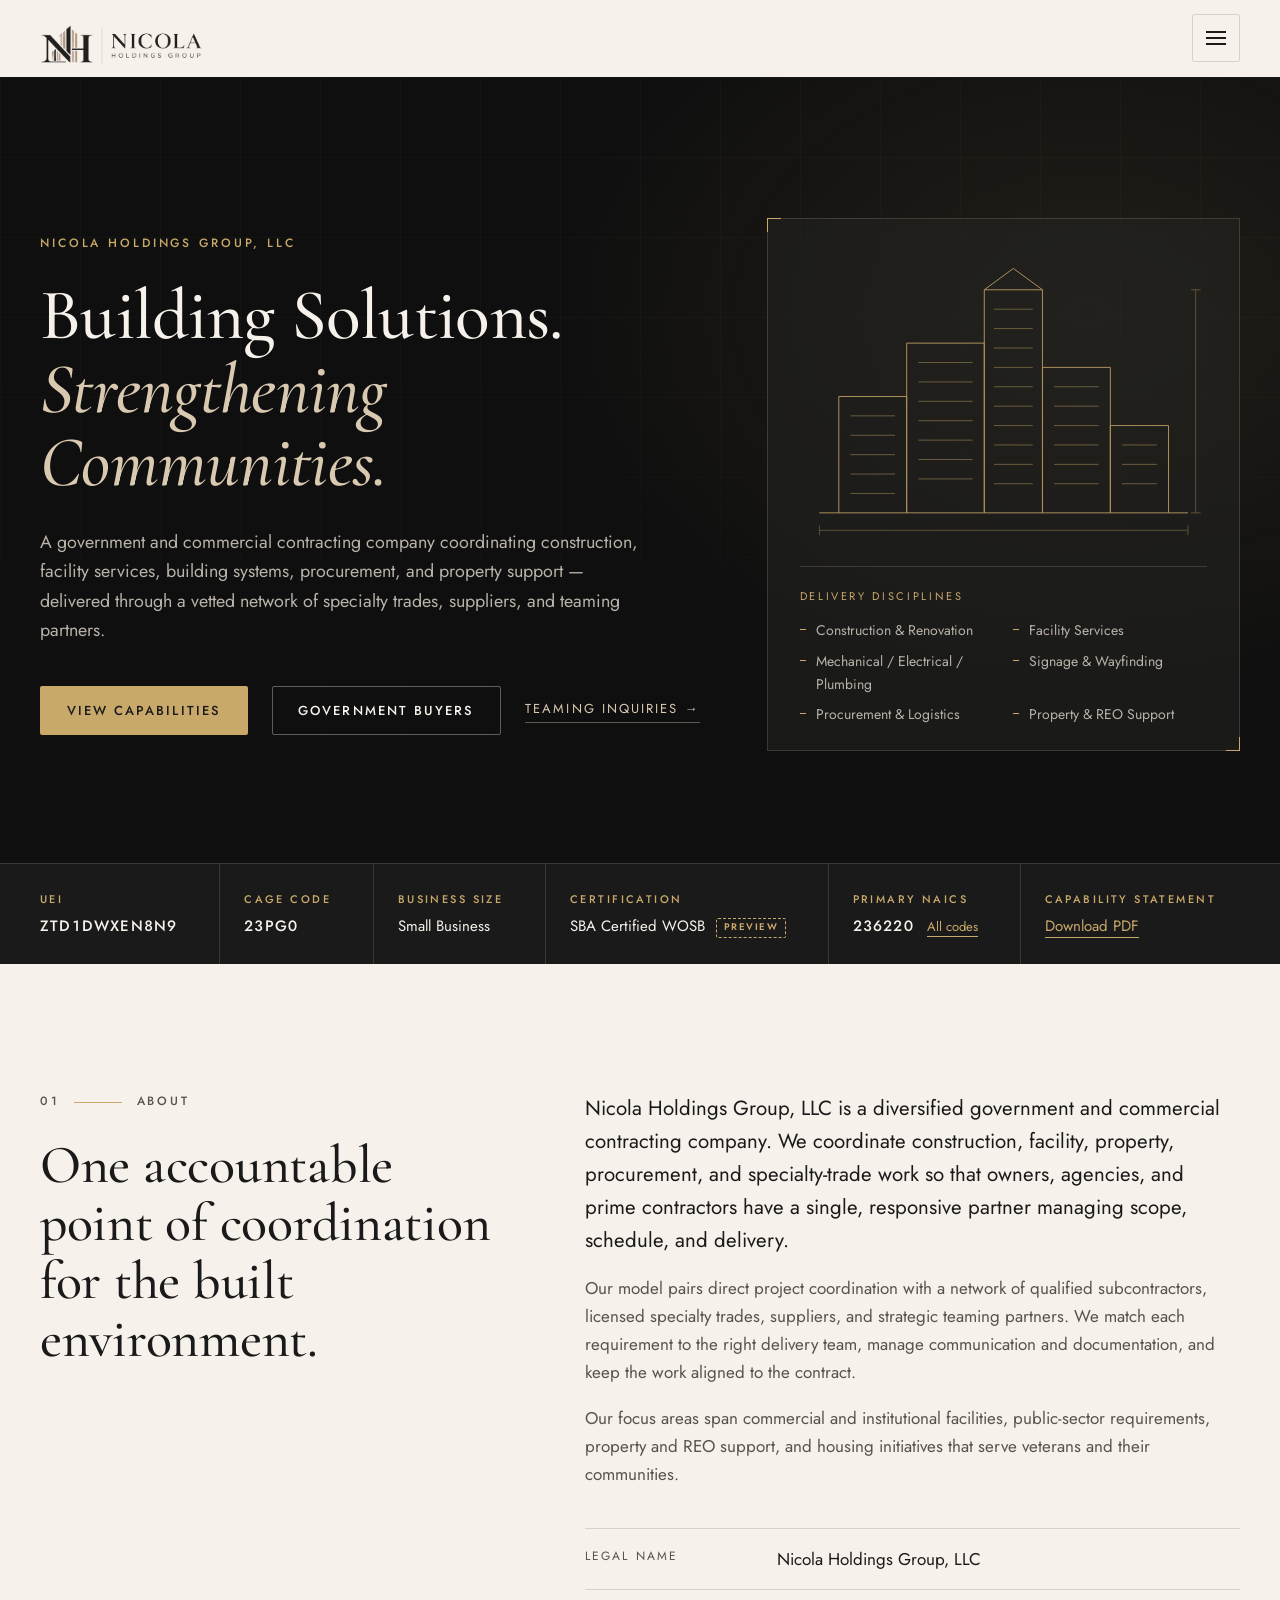
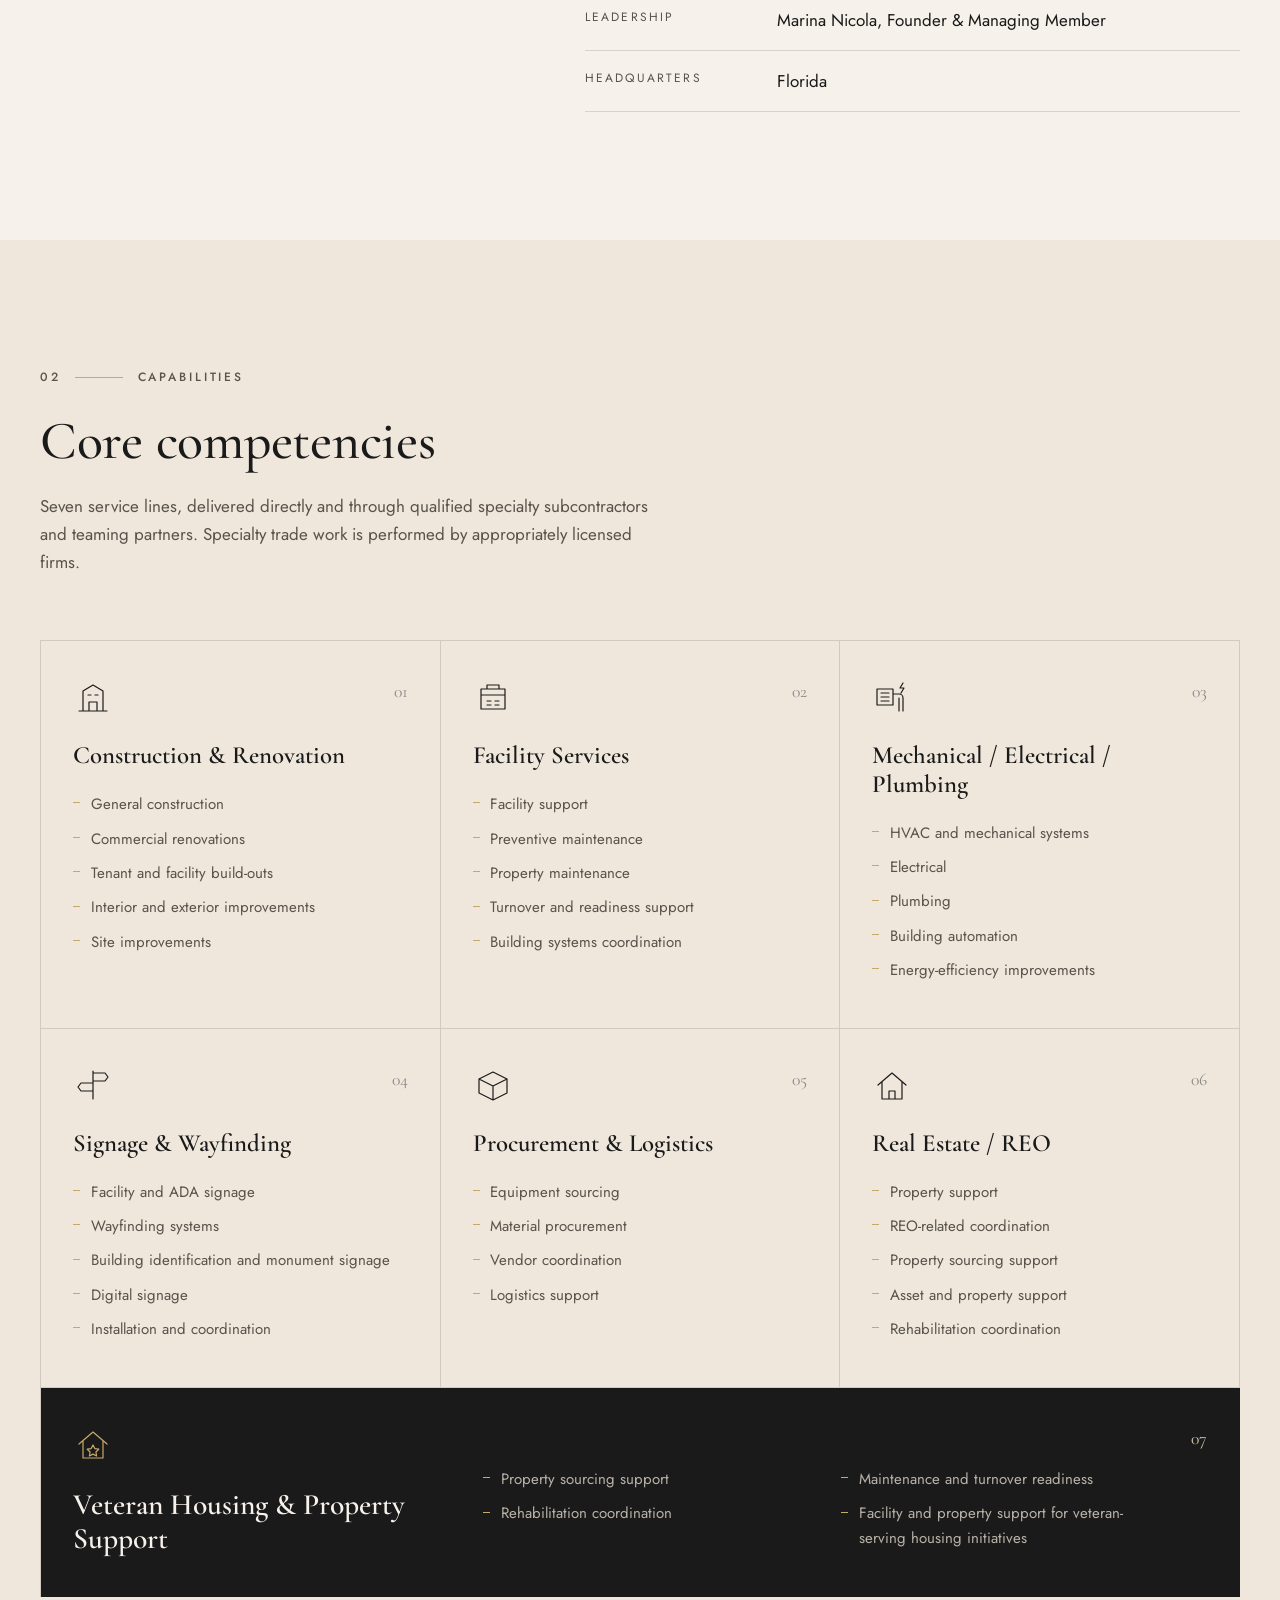
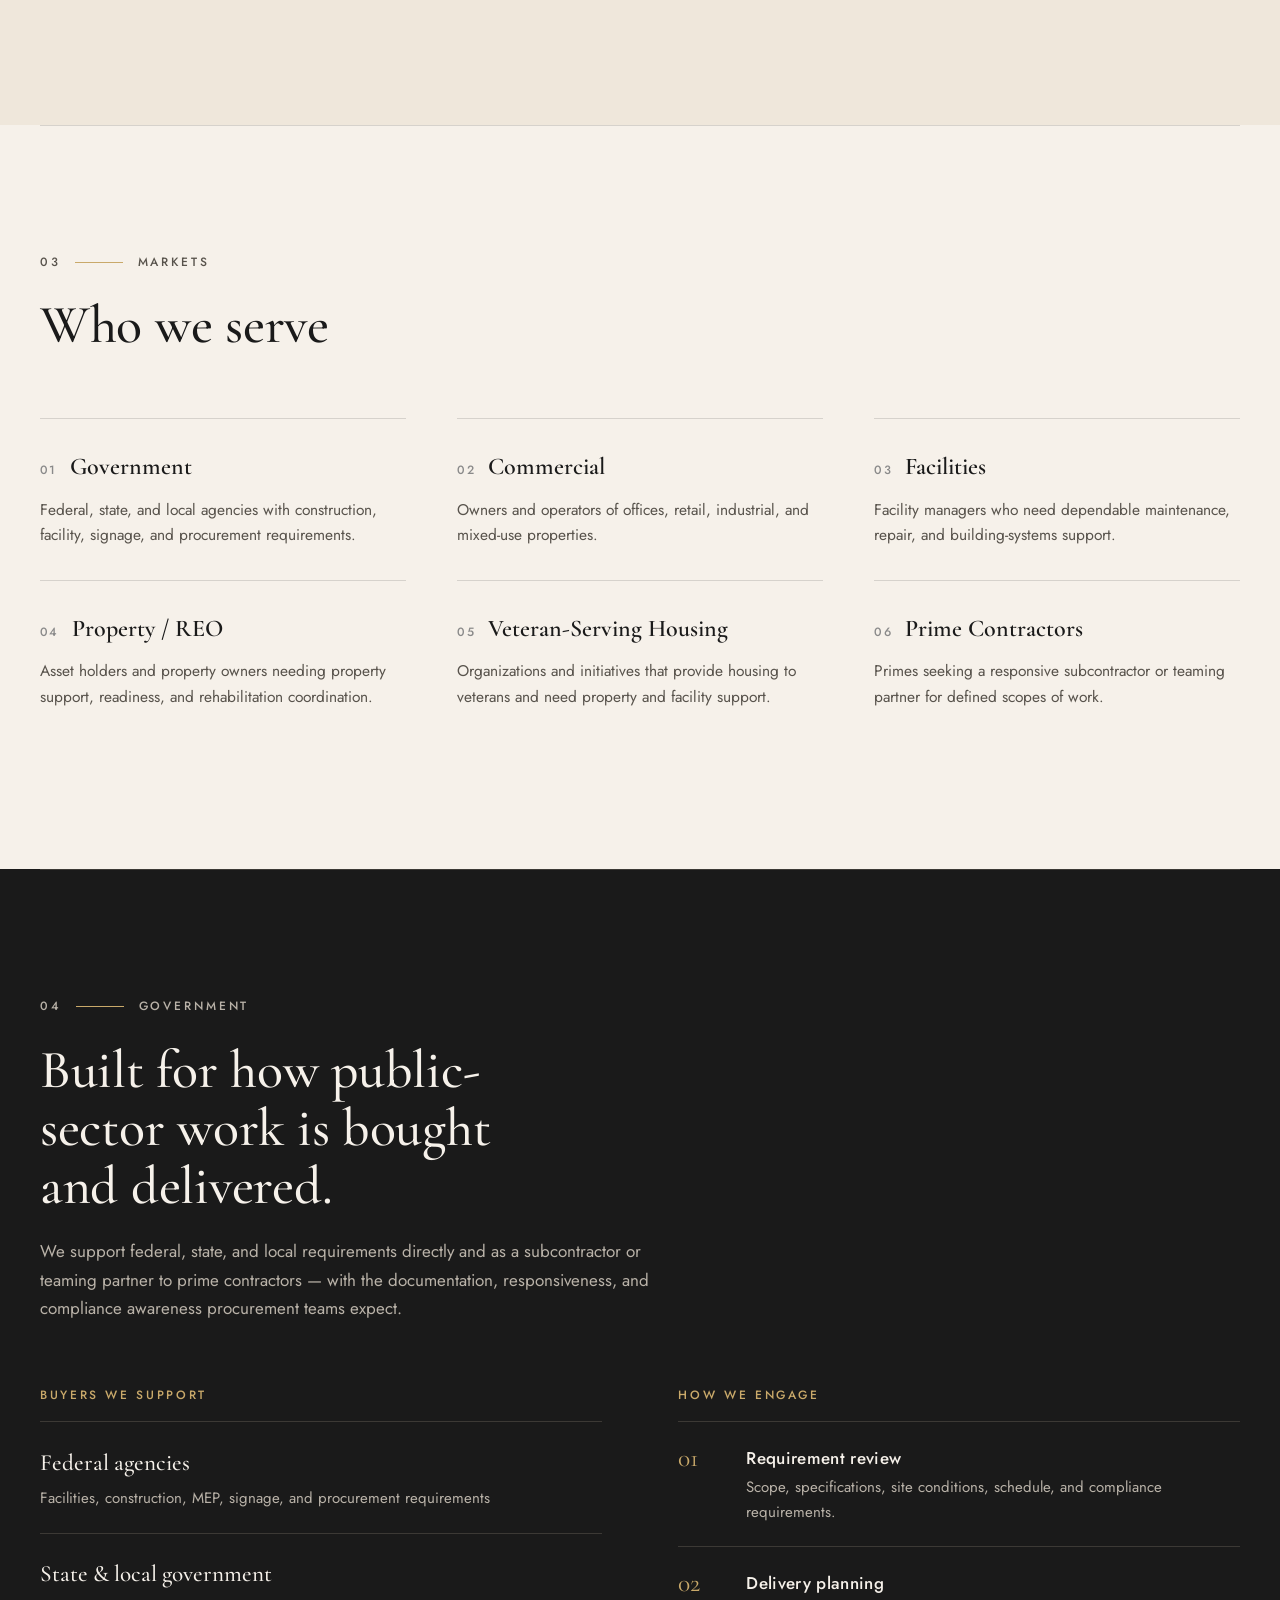
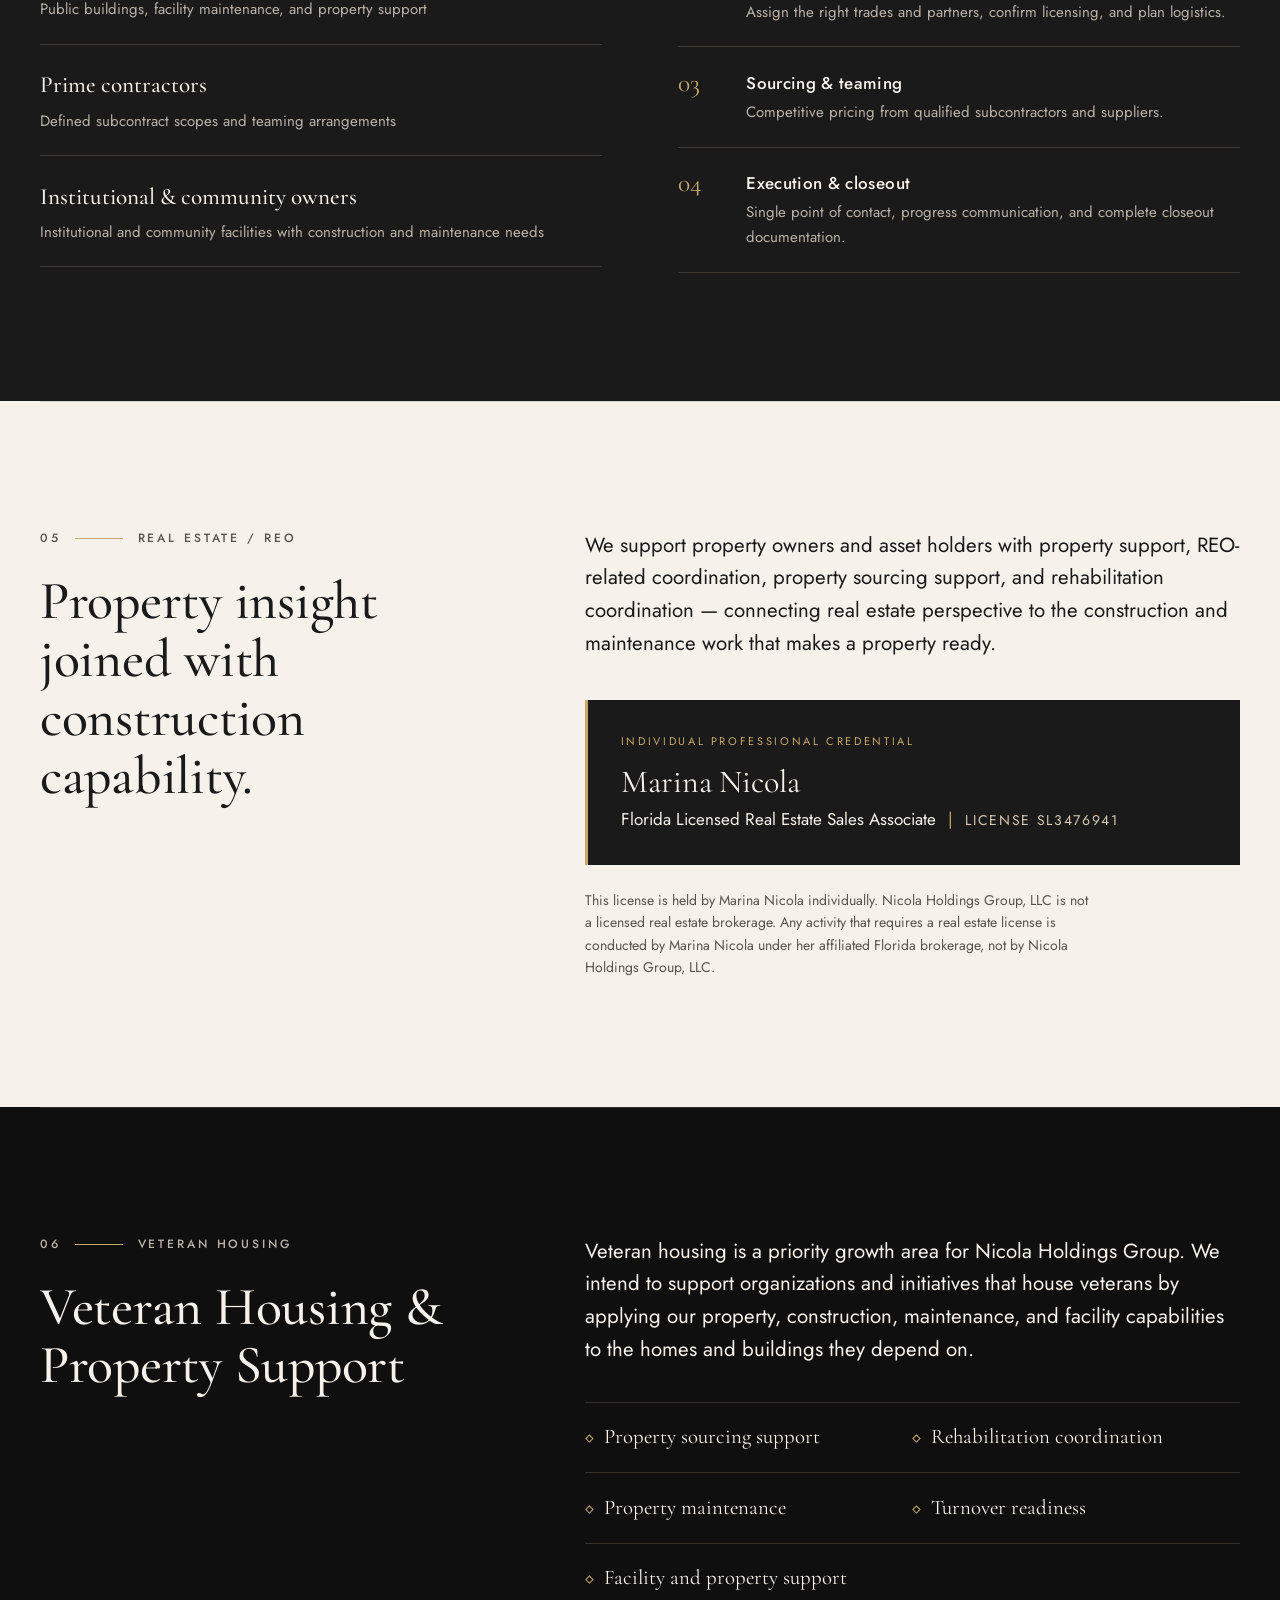
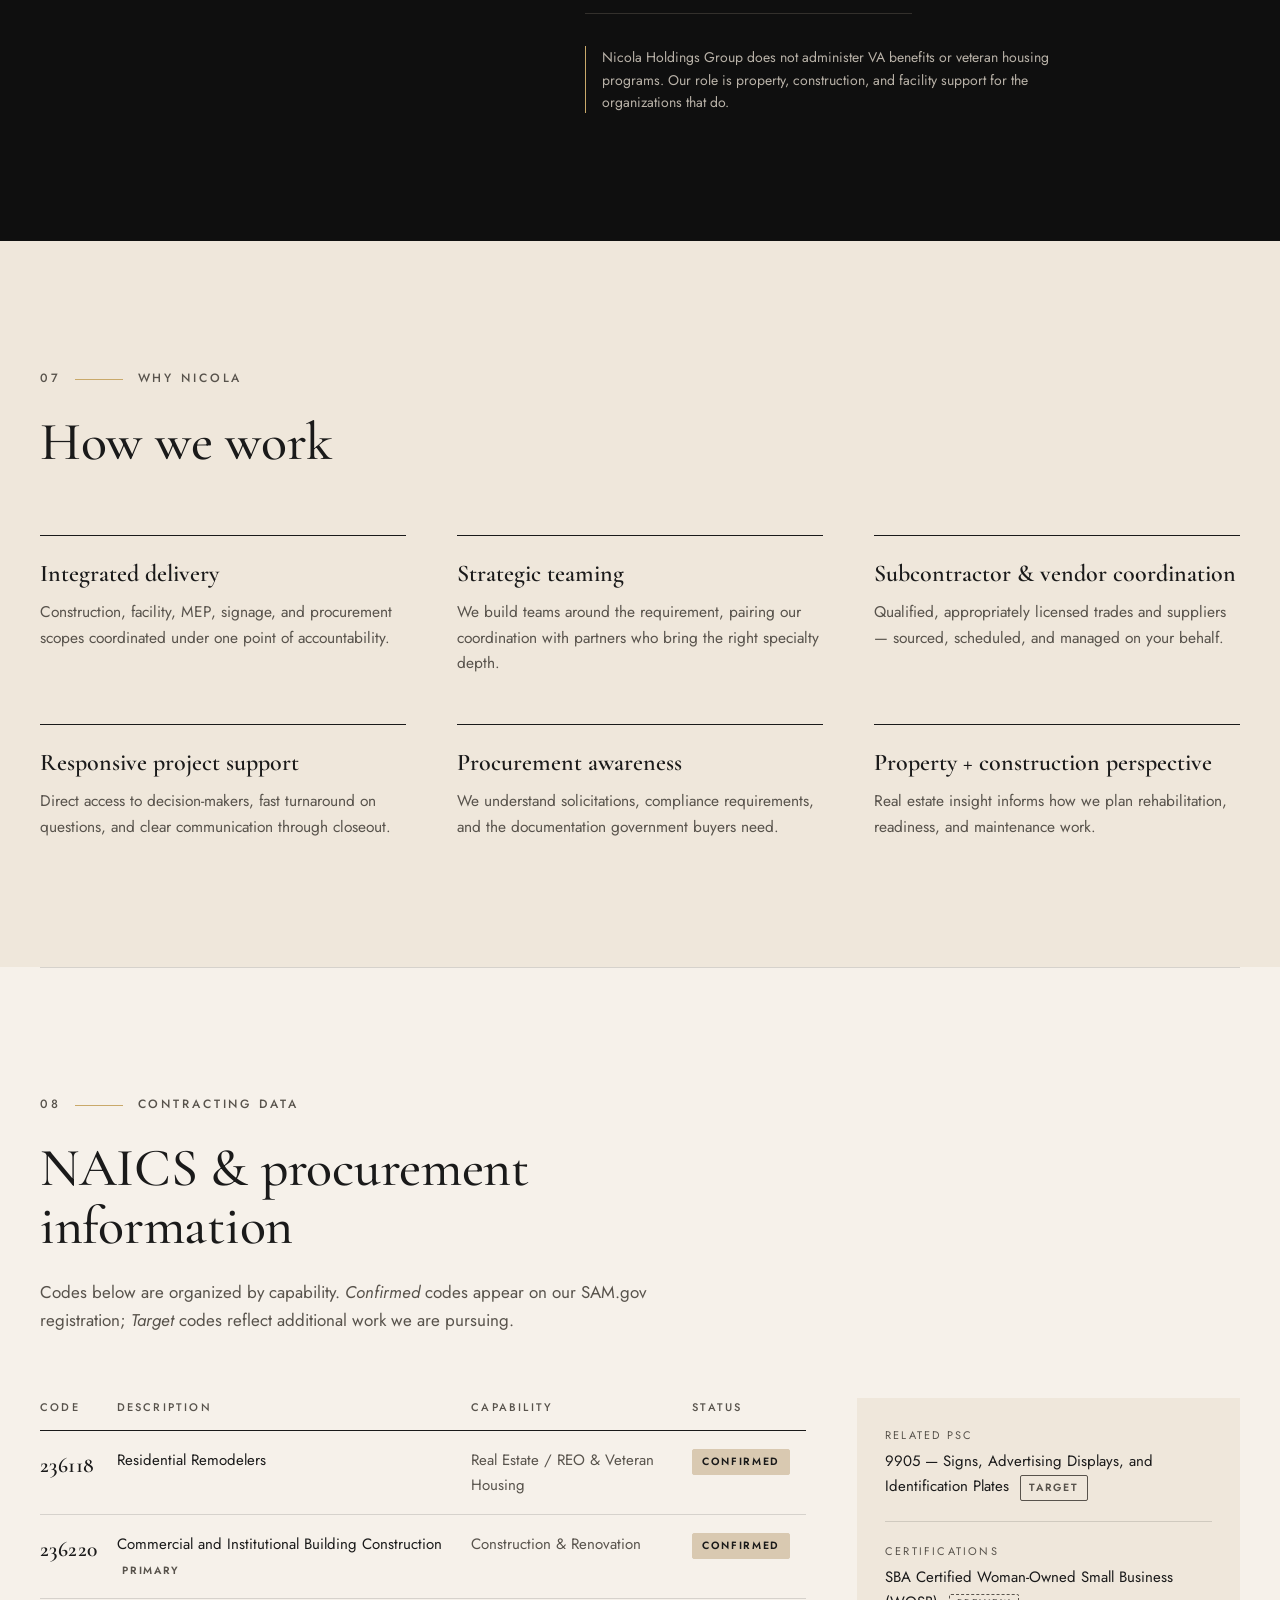
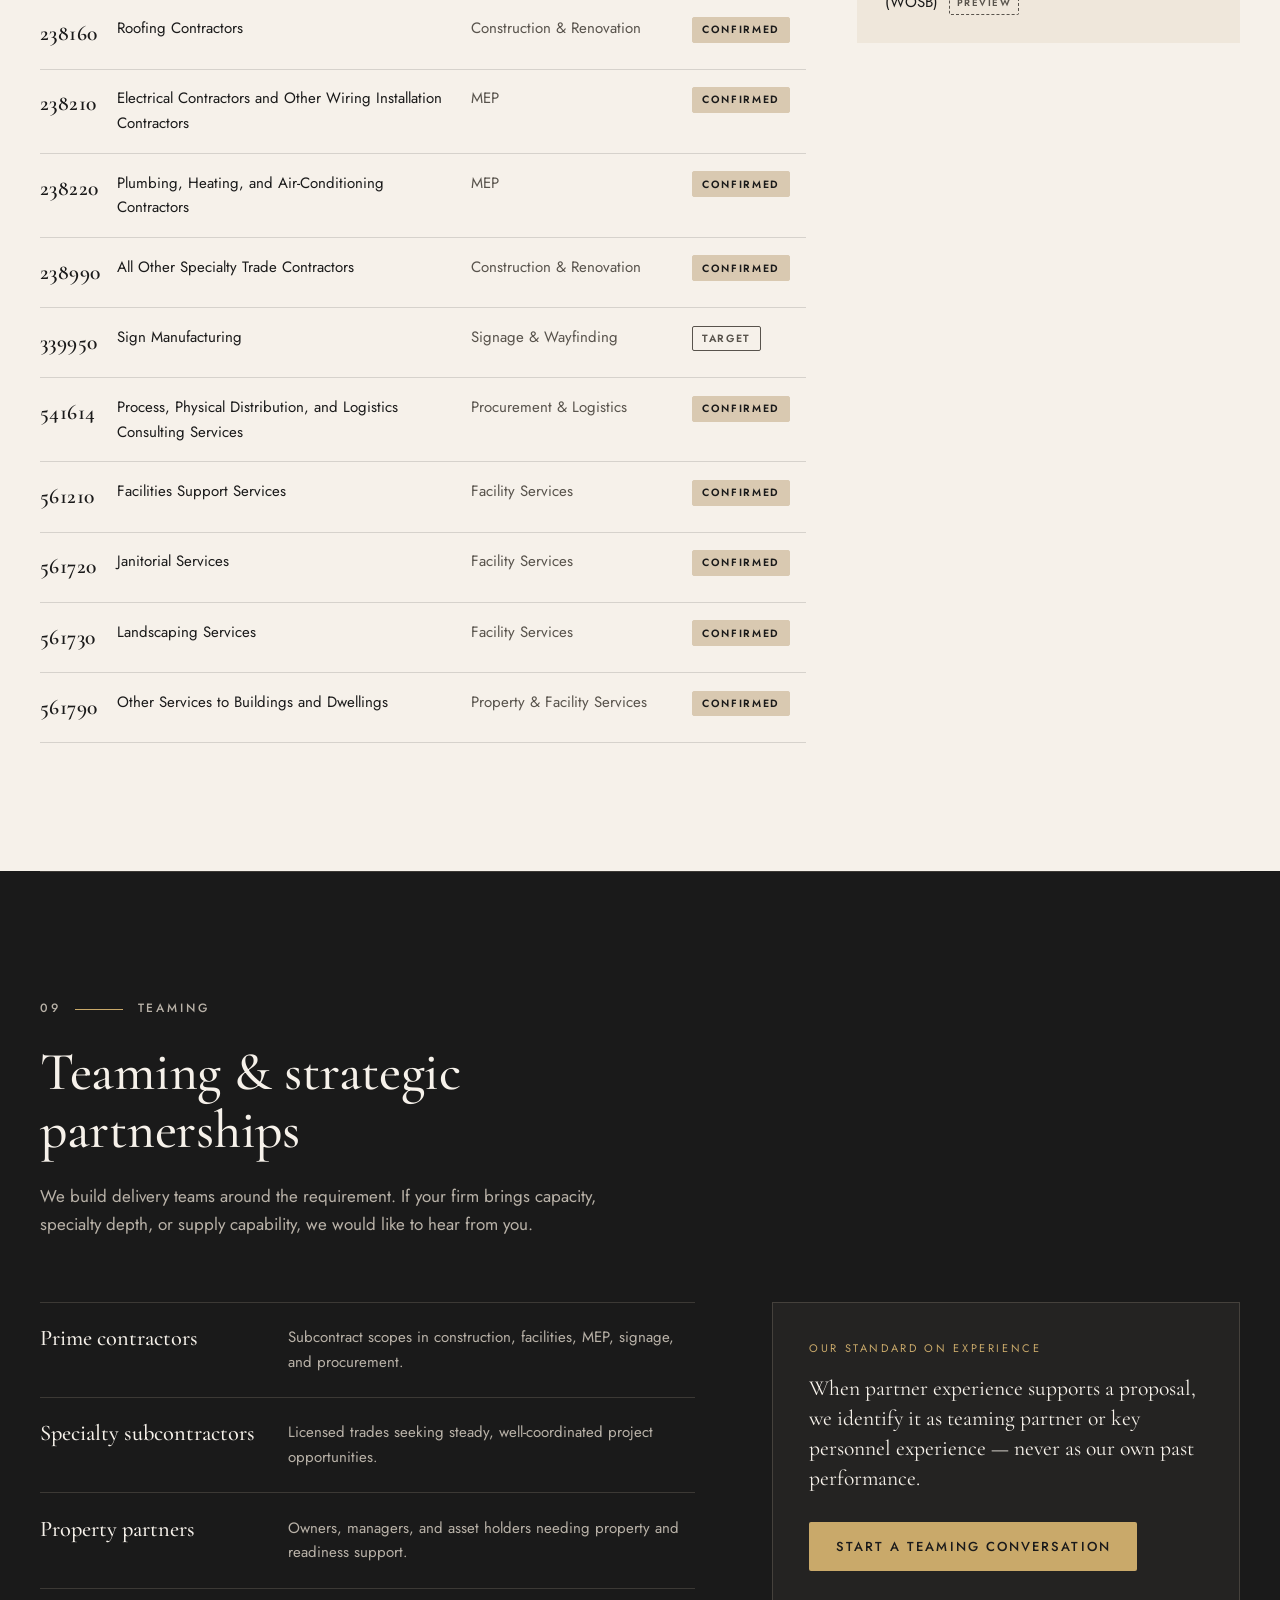
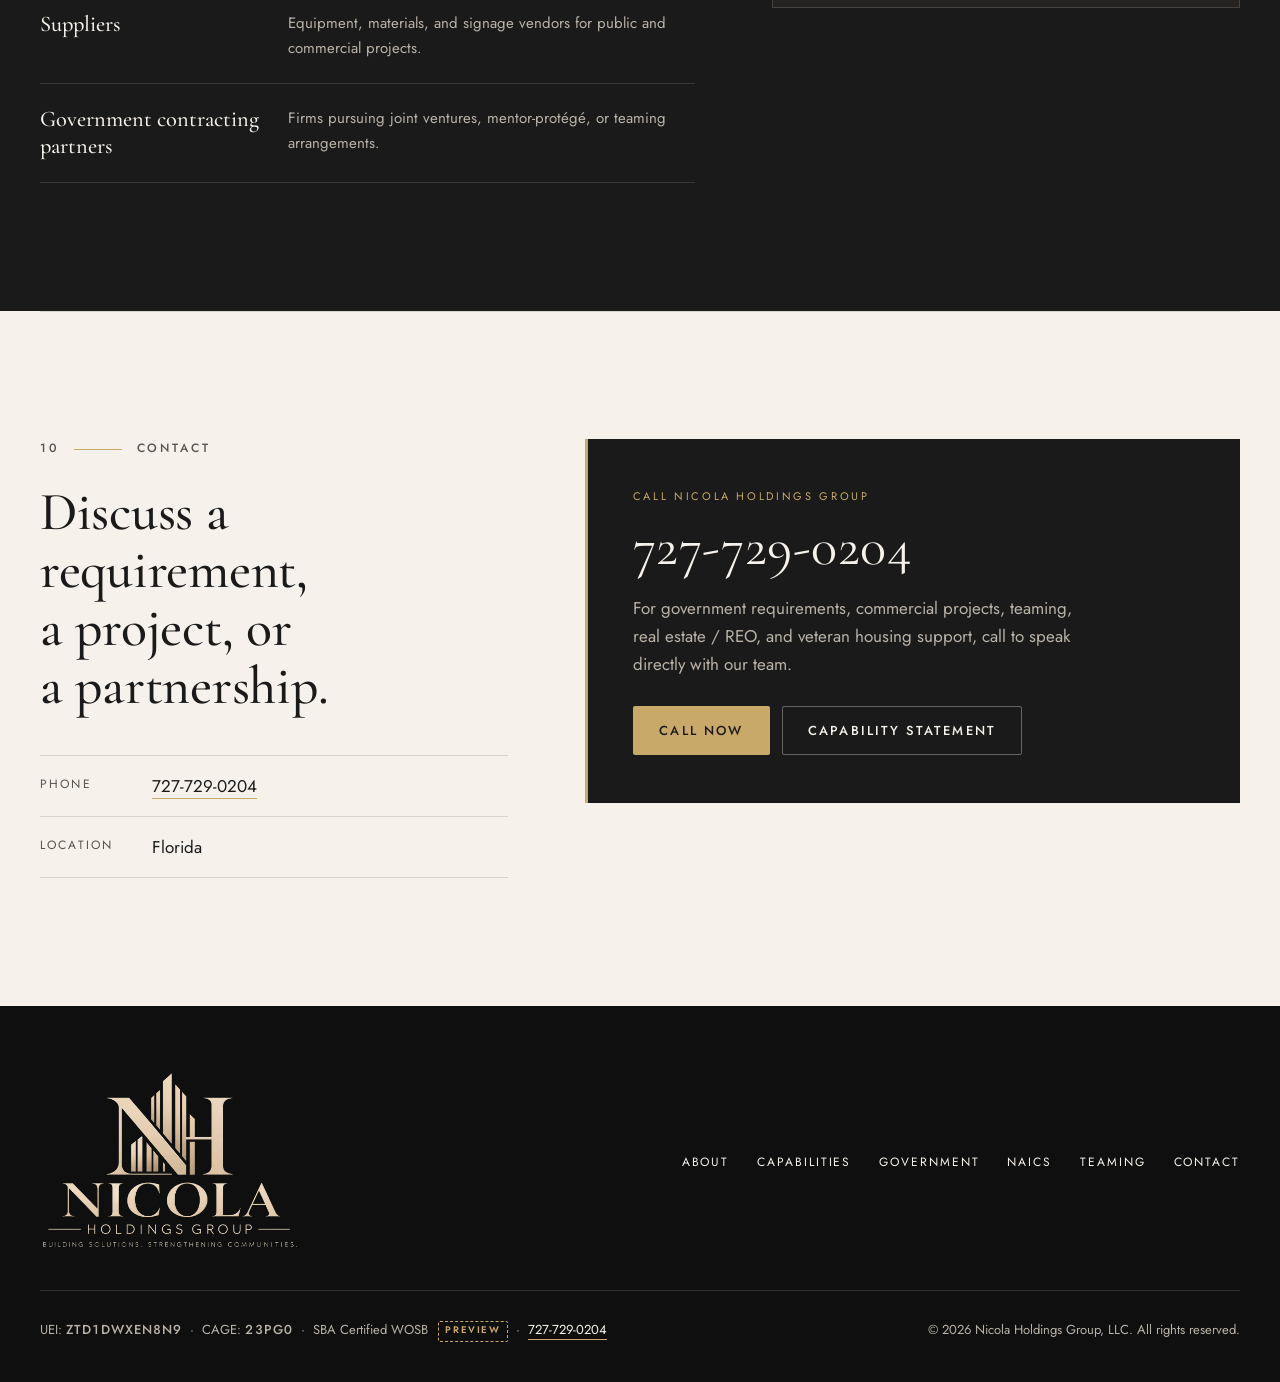
==== index.html @ 5528aa99 "Remove 100% Woman-Owned ownership line from the website Credential bar Ownership cell replaced with " ====
<!DOCTYPE html>
<html lang="en">
<head>
  <meta charset="utf-8">
  <meta name="viewport" content="width=device-width, initial-scale=1">
  <title>Nicola Holdings Group, LLC | Construction, Facilities &amp; Government Contracting</title>
  <meta name="description" content="Nicola Holdings Group, LLC coordinates construction, facility services, MEP, signage, procurement, and property support for government, commercial, and prime-contractor requirements.">
  <meta name="theme-color" content="#1A1A1A">
  <link rel="canonical" href="https://nicolaholdingsgroup.com/">

  <!-- Open Graph / social -->
  <meta property="og:type" content="website">
  <meta property="og:site_name" content="Nicola Holdings Group">
  <meta property="og:title" content="Nicola Holdings Group, LLC">
  <meta property="og:description" content="Building Solutions. Strengthening Communities. Construction, facilities, property, and government contracting support.">
  <meta property="og:url" content="https://nicolaholdingsgroup.com/">
  <meta property="og:image" content="https://nicolaholdingsgroup.com/assets/images/og-image.jpg">
  <meta name="twitter:card" content="summary_large_image">

  <!-- Icons -->
  <link rel="icon" href="favicon.ico" sizes="any">
  <link rel="icon" type="image/png" sizes="32x32" href="assets/images/favicon-32.png">
  <link rel="icon" type="image/png" sizes="16x16" href="assets/images/favicon-16.png">
  <link rel="apple-touch-icon" href="assets/images/apple-touch-icon.png">
  <link rel="manifest" href="site.webmanifest">

  <!-- Fonts: editorial serif for display, clean sans for body/labels -->
  <link rel="preconnect" href="https://fonts.googleapis.com">
  <link rel="preconnect" href="https://fonts.gstatic.com" crossorigin>
  <link href="https://fonts.googleapis.com/css2?family=Cormorant+Garamond:ital,wght@0,500;0,600;1,500&family=Jost:wght@400;500;600&display=swap" rel="stylesheet">

  <link rel="stylesheet" href="assets/css/styles.css">

  <script type="application/ld+json">
  {
    "@context": "https://schema.org",
    "@type": "Organization",
    "name": "Nicola Holdings Group, LLC",
    "url": "https://nicolaholdingsgroup.com/",
    "logo": "https://nicolaholdingsgroup.com/assets/images/brand/nhg-logo-primary.png",
    "slogan": "Building Solutions. Strengthening Communities."
  }
  </script>
</head>
<body>
  <a class="skip-link" href="#main">Skip to main content</a>

  <!-- ============ 1. NAVIGATION ============ -->
  <header class="site-header" data-header>
    <div class="container site-header__inner">
      <a class="brand" href="#top" aria-label="Nicola Holdings Group — back to top">
        <picture>
          <source srcset="assets/images/brand/nhg-logo-horizontal.webp" type="image/webp">
          <img class="brand__logo" src="assets/images/brand/nhg-logo-horizontal.png" alt="Nicola Holdings Group" width="900" height="298">
        </picture>
      </a>

      <button class="nav-toggle" type="button" aria-expanded="false" aria-controls="primary-nav" data-nav-toggle>
        <span class="nav-toggle__bars" aria-hidden="true"></span>
        <span class="visually-hidden">Menu</span>
      </button>

      <nav class="primary-nav" id="primary-nav" aria-label="Primary" data-nav>
        <ul class="primary-nav__list">
          <li><a href="#about">About</a></li>
          <li><a href="#capabilities">Capabilities</a></li>
          <li><a href="#markets">Markets</a></li>
          <li><a href="#government">Government</a></li>
          <li><a href="#real-estate">Real Estate / REO</a></li>
          <li><a href="#veteran-housing">Veteran Housing</a></li>
          <li><a href="#teaming">Teaming</a></li>
          <li><a href="#contact">Contact</a></li>
        </ul>
        <a class="btn btn--dark btn--sm" href="files/capability-statement.pdf" target="_blank" rel="noopener" aria-label="Capability Statement (PDF, opens in a new tab)">
          Capability Statement <span class="btn__note">PDF</span>
        </a>
      </nav>
    </div>
  </header>

  <main id="main">
    <!-- ============ 2. HERO ============ -->
    <section class="hero" id="top" aria-labelledby="hero-title">
      <div class="hero__grid-lines" aria-hidden="true"></div>
      <div class="container hero__inner">
        <div class="hero__copy">
          <p class="eyebrow eyebrow--light">Nicola Holdings Group, LLC</p>
          <h1 class="hero__title" id="hero-title">
            <span>Building Solutions.</span>
            <span class="hero__title-accent">Strengthening Communities.</span>
          </h1>
          <p class="hero__lede">
            A government and commercial contracting company coordinating construction, facility services,
            building systems, procurement, and property support — delivered through a vetted network of
            specialty trades, suppliers, and teaming partners.
          </p>
          <div class="hero__actions">
            <a class="btn btn--gold" href="#capabilities">View Capabilities</a>
            <a class="btn btn--ghost-light" href="#government">Government Buyers</a>
            <a class="hero__textlink" href="#teaming">Teaming inquiries &rarr;</a>
          </div>
        </div>

        <!-- Architectural "drawing sheet" — decorative, communicates disciplines -->
        <figure class="hero__sheet" aria-label="Delivery disciplines">
          <svg class="hero__elevation" viewBox="0 0 420 300" aria-hidden="true" focusable="false">
            <g fill="none" stroke="currentColor" stroke-width="1">
              <path d="M20 270H400" />
              <path d="M40 270V150H110V270M110 270V95H190V270M190 270V40H250V270M250 270V120H320V270M320 270V180H380V270" />
              <path d="M52 170H98M52 190H98M52 210H98M52 230H98M52 250H98" opacity=".55"/>
              <path d="M122 115H178M122 135H178M122 155H178M122 175H178M122 195H178M122 215H178M122 235H178" opacity=".55"/>
              <path d="M200 60H240M200 80H240M200 100H240M200 120H240M200 140H240M200 160H240M200 180H240M200 200H240M200 220H240M200 240H240" opacity=".55"/>
              <path d="M262 140H308M262 160H308M262 180H308M262 200H308M262 220H308M262 240H308" opacity=".55"/>
              <path d="M332 200H368M332 220H368M332 240H368" opacity=".55"/>
              <path d="M190 40L220 18L250 40" />
            </g>
            <g fill="none" stroke="currentColor" stroke-width=".75" opacity=".6">
              <path d="M20 288H400M20 283V293M400 283V293" />
              <path d="M408 40V270M403 40H413M403 270H413" />
            </g>
          </svg>
          <figcaption class="hero__sheet-caption">
            <span class="hero__sheet-label">Delivery Disciplines</span>
            <ul class="hero__disciplines">
              <li>Construction &amp; Renovation</li>
              <li>Facility Services</li>
              <li>Mechanical / Electrical / Plumbing</li>
              <li>Signage &amp; Wayfinding</li>
              <li>Procurement &amp; Logistics</li>
              <li>Property &amp; REO Support</li>
            </ul>
          </figcaption>
        </figure>
      </div>
    </section>

    <!-- ============ 3. GOVERNMENT CREDENTIAL BAR ============ -->
    <section class="credentials" aria-labelledby="credentials-title">
      <div class="container">
        <h2 class="visually-hidden" id="credentials-title">Company contracting information</h2>
        <dl class="credentials__list">
          <div class="credentials__item">
            <dt>UEI</dt>
            <dd><span class="data-id">ZTD1DWXEN8N9</span></dd>
          </div>
          <div class="credentials__item">
            <dt>CAGE Code</dt>
            <dd><span class="data-id">23PG0</span></dd>
          </div>
          <div class="credentials__item">
            <dt>Business Size</dt>
            <dd>Small Business</dd>
          </div>
          <div class="credentials__item">
            <dt>Certification</dt>
            <dd>SBA Certified WOSB <span class="cert-preview" data-cert-preview>Preview</span></dd>
          </div>
          <div class="credentials__item">
            <dt>Primary NAICS</dt>
            <dd><span class="data-id">236220</span> <a class="text-link text-link--sm" href="#naics">All codes</a></dd>
          </div>
          <div class="credentials__item credentials__item--cta">
            <dt>Capability Statement</dt>
            <dd><a class="text-link" href="files/capability-statement.pdf" target="_blank" rel="noopener" aria-label="Download capability statement (PDF, opens in a new tab)">Download PDF</a></dd>
          </div>
        </dl>
      </div>
    </section>

    <!-- ============ 4. ABOUT ============ -->
    <section class="section section--cream" id="about" aria-labelledby="about-title">
      <div class="container split">
        <header class="section-head">
          <p class="section-index">01 <span>About</span></p>
          <h2 class="section-title" id="about-title">One accountable point of coordination for the built environment.</h2>
        </header>
        <div class="prose reveal">
          <p class="lead">
            Nicola Holdings Group, LLC is a diversified government and commercial contracting company.
            We coordinate construction, facility, property, procurement, and specialty-trade work so that
            owners, agencies, and prime contractors have a single, responsive partner managing scope,
            schedule, and delivery.
          </p>
          <p>
            Our model pairs direct project coordination with a network of qualified subcontractors,
            licensed specialty trades, suppliers, and strategic teaming partners. We match each
            requirement to the right delivery team, manage communication and documentation, and keep
            the work aligned to the contract.
          </p>
          <p>
            Our focus areas span commercial and institutional facilities, public-sector requirements,
            property and REO support, and housing initiatives that serve veterans and their communities.
          </p>
          <dl class="about-facts">
            <div><dt>Legal name</dt><dd>Nicola Holdings Group, LLC</dd></div>
            <div><dt>Leadership</dt><dd>Marina Nicola, Founder &amp; Managing Member</dd></div>
            <div><dt>Headquarters</dt><dd>Florida</dd></div>
          </dl>
        </div>
      </div>
    </section>

    <!-- ============ 5. CORE COMPETENCIES ============ -->
    <section class="section section--paper" id="capabilities" aria-labelledby="capabilities-title">
      <div class="container">
        <header class="section-head section-head--wide">
          <p class="section-index">02 <span>Capabilities</span></p>
          <h2 class="section-title" id="capabilities-title">Core competencies</h2>
          <p class="section-intro">
            Seven service lines, delivered directly and through qualified specialty subcontractors and
            teaming partners. Specialty trade work is performed by appropriately licensed firms.
          </p>
        </header>

        <div class="cap-grid">
          <article class="cap reveal">
            <svg class="cap__icon" viewBox="0 0 40 40" aria-hidden="true"><path d="M6 34h28M10 34V14l10-6 10 6v20M16 34v-9h8v9M15 18h3M22 18h3" /></svg>
            <p class="cap__num">01</p>
            <h3 class="cap__title">Construction &amp; Renovation</h3>
            <ul class="cap__list">
              <li>General construction</li>
              <li>Commercial renovations</li>
              <li>Tenant and facility build-outs</li>
              <li>Interior and exterior improvements</li>
              <li>Site improvements</li>
            </ul>
          </article>

          <article class="cap reveal">
            <svg class="cap__icon" viewBox="0 0 40 40" aria-hidden="true"><path d="M8 32h24V12H8zM8 18h24M14 12V8h12v4M14 24h4M22 24h4M14 28h4M22 28h4" /></svg>
            <p class="cap__num">02</p>
            <h3 class="cap__title">Facility Services</h3>
            <ul class="cap__list">
              <li>Facility support</li>
              <li>Preventive maintenance</li>
              <li>Property maintenance</li>
              <li>Turnover and readiness support</li>
              <li>Building systems coordination</li>
            </ul>
          </article>

          <article class="cap reveal">
            <svg class="cap__icon" viewBox="0 0 40 40" aria-hidden="true"><path d="M5 12h16v16H5zM9 16h8M9 20h8M9 24h8M21 17h6a4 4 0 0 1 4 4v13M27 21v13M31 6l-3 5h4l-3 5" /></svg>
            <p class="cap__num">03</p>
            <h3 class="cap__title">Mechanical / Electrical / Plumbing</h3>
            <ul class="cap__list">
              <li>HVAC and mechanical systems</li>
              <li>Electrical</li>
              <li>Plumbing</li>
              <li>Building automation</li>
              <li>Energy-efficiency improvements</li>
            </ul>
          </article>

          <article class="cap reveal">
            <svg class="cap__icon" viewBox="0 0 40 40" aria-hidden="true"><path d="M20 34V6M20 8h12l3 4-3 4H20M20 18H8l-3 4 3 4h12" /></svg>
            <p class="cap__num">04</p>
            <h3 class="cap__title">Signage &amp; Wayfinding</h3>
            <ul class="cap__list">
              <li>Facility and ADA signage</li>
              <li>Wayfinding systems</li>
              <li>Building identification and monument signage</li>
              <li>Digital signage</li>
              <li>Installation and coordination</li>
            </ul>
          </article>

          <article class="cap reveal">
            <svg class="cap__icon" viewBox="0 0 40 40" aria-hidden="true"><path d="M6 14l14-7 14 7v14l-14 7-14-7zM6 14l14 7 14-7M20 21v14" /></svg>
            <p class="cap__num">05</p>
            <h3 class="cap__title">Procurement &amp; Logistics</h3>
            <ul class="cap__list">
              <li>Equipment sourcing</li>
              <li>Material procurement</li>
              <li>Vendor coordination</li>
              <li>Logistics support</li>
            </ul>
          </article>

          <article class="cap reveal">
            <svg class="cap__icon" viewBox="0 0 40 40" aria-hidden="true"><path d="M6 20L20 8l14 12M10 17v17h20V17M17 34v-8h6v8" /></svg>
            <p class="cap__num">06</p>
            <h3 class="cap__title">Real Estate / REO</h3>
            <ul class="cap__list">
              <li>Property support</li>
              <li>REO-related coordination</li>
              <li>Property sourcing support</li>
              <li>Asset and property support</li>
              <li>Rehabilitation coordination</li>
            </ul>
          </article>

          <article class="cap cap--feature reveal">
            <svg class="cap__icon" viewBox="0 0 40 40" aria-hidden="true"><path d="M6 20L20 8l14 12M10 17v17h20V17M20 21l1.8 3.6 4 .6-2.9 2.8.7 4-3.6-1.9-3.6 1.9.7-4-2.9-2.8 4-.6z" /></svg>
            <p class="cap__num">07</p>
            <h3 class="cap__title">Veteran Housing &amp; Property Support</h3>
            <ul class="cap__list">
              <li>Property sourcing support</li>
              <li>Rehabilitation coordination</li>
              <li>Maintenance and turnover readiness</li>
              <li>Facility and property support for veteran-serving housing initiatives</li>
            </ul>
          </article>
        </div>
      </div>
    </section>

    <!-- ============ 6. MARKETS ============ -->
    <section class="section section--cream" id="markets" aria-labelledby="markets-title">
      <div class="container">
        <header class="section-head section-head--wide">
          <p class="section-index">03 <span>Markets</span></p>
          <h2 class="section-title" id="markets-title">Who we serve</h2>
        </header>
        <ol class="markets">
          <li class="market reveal">
            <h3>Government</h3>
            <p>Federal, state, and local agencies with construction, facility, signage, and procurement requirements.</p>
          </li>
          <li class="market reveal">
            <h3>Commercial</h3>
            <p>Owners and operators of offices, retail, industrial, and mixed-use properties.</p>
          </li>
          <li class="market reveal">
            <h3>Facilities</h3>
            <p>Facility managers who need dependable maintenance, repair, and building-systems support.</p>
          </li>
          <li class="market reveal">
            <h3>Property / REO</h3>
            <p>Asset holders and property owners needing property support, readiness, and rehabilitation coordination.</p>
          </li>
          <li class="market reveal">
            <h3>Veteran-Serving Housing</h3>
            <p>Organizations and initiatives that provide housing to veterans and need property and facility support.</p>
          </li>
          <li class="market reveal">
            <h3>Prime Contractors</h3>
            <p>Primes seeking a responsive subcontractor or teaming partner for defined scopes of work.</p>
          </li>
        </ol>
      </div>
    </section>

    <!-- ============ 7. GOVERNMENT CONTRACTING ============ -->
    <section class="section section--dark" id="government" aria-labelledby="government-title">
      <div class="container">
        <header class="section-head section-head--wide">
          <p class="section-index section-index--light">04 <span>Government</span></p>
          <h2 class="section-title" id="government-title">Built for how public-sector work is bought and delivered.</h2>
          <p class="section-intro">
            We support federal, state, and local requirements directly and as a subcontractor or teaming
            partner to prime contractors — with the documentation, responsiveness, and compliance
            awareness procurement teams expect.
          </p>
        </header>

        <div class="gov">
          <div class="gov__col reveal">
            <h3 class="gov__heading">Buyers we support</h3>
            <ul class="gov__buyers">
              <li><strong>Federal agencies</strong><span>Facilities, construction, MEP, signage, and procurement requirements</span></li>
              <li><strong>State &amp; local government</strong><span>Public buildings, facility maintenance, and property support</span></li>
              <li><strong>Prime contractors</strong><span>Defined subcontract scopes and teaming arrangements</span></li>
              <li><strong>Institutional &amp; community owners</strong><span>Institutional and community facilities with construction and maintenance needs</span></li>
            </ul>
          </div>

          <div class="gov__col reveal">
            <h3 class="gov__heading">How we engage</h3>
            <ol class="process">
              <li>
                <span class="process__step">01</span>
                <div><strong>Requirement review</strong><p>Scope, specifications, site conditions, schedule, and compliance requirements.</p></div>
              </li>
              <li>
                <span class="process__step">02</span>
                <div><strong>Delivery planning</strong><p>Assign the right trades and partners, confirm licensing, and plan logistics.</p></div>
              </li>
              <li>
                <span class="process__step">03</span>
                <div><strong>Sourcing &amp; teaming</strong><p>Competitive pricing from qualified subcontractors and suppliers.</p></div>
              </li>
              <li>
                <span class="process__step">04</span>
                <div><strong>Execution &amp; closeout</strong><p>Single point of contact, progress communication, and complete closeout documentation.</p></div>
              </li>
            </ol>
          </div>
        </div>
      </div>
    </section>

    <!-- ============ 8. REAL ESTATE / REO ============ -->
    <section class="section section--cream" id="real-estate" aria-labelledby="realestate-title">
      <div class="container split">
        <header class="section-head">
          <p class="section-index">05 <span>Real Estate / REO</span></p>
          <h2 class="section-title" id="realestate-title">Property insight joined with construction capability.</h2>
        </header>
        <div class="reveal">
          <div class="prose">
            <p class="lead">
              We support property owners and asset holders with property support, REO-related coordination,
              property sourcing support, and rehabilitation coordination — connecting real estate
              perspective to the construction and maintenance work that makes a property ready.
            </p>
          </div>

          <aside class="credential-card" aria-label="Professional real estate credential">
            <p class="credential-card__label">Individual Professional Credential</p>
            <p class="credential-card__name">Marina Nicola</p>
            <p class="credential-card__cred">Florida Licensed Real Estate Sales Associate <span class="credential-card__sep" aria-hidden="true">|</span> <span class="credential-card__lic">License SL3476941</span></p>
          </aside>

          <p class="disclosure">
            This license is held by Marina Nicola individually. Nicola Holdings Group, LLC is not a licensed
            real estate brokerage. Any activity that requires a real estate license is conducted by
            Marina Nicola under her affiliated Florida brokerage, not by Nicola Holdings Group, LLC.
          </p>
        </div>
      </div>
    </section>

    <!-- ============ 9. VETERAN HOUSING ============ -->
    <section class="section section--charcoal-band" id="veteran-housing" aria-labelledby="veteran-title">
      <div class="container split split--reverse">
        <header class="section-head">
          <p class="section-index section-index--light">06 <span>Veteran Housing</span></p>
          <h2 class="section-title" id="veteran-title">Veteran Housing &amp; Property Support</h2>
        </header>
        <div class="reveal">
          <p class="lead lead--light">
            Veteran housing is a priority growth area for Nicola Holdings Group. We intend to support
            organizations and initiatives that house veterans by applying our property, construction,
            maintenance, and facility capabilities to the homes and buildings they depend on.
          </p>
          <ul class="vet-list">
            <li><span>Property sourcing support</span></li>
            <li><span>Rehabilitation coordination</span></li>
            <li><span>Property maintenance</span></li>
            <li><span>Turnover readiness</span></li>
            <li><span>Facility and property support</span></li>
          </ul>
          <p class="disclosure disclosure--light">
            Nicola Holdings Group does not administer VA benefits or veteran housing programs. Our role is
            property, construction, and facility support for the organizations that do.
          </p>
        </div>
      </div>
    </section>

    <!-- ============ 10. DIFFERENTIATORS ============ -->
    <section class="section section--paper" id="differentiators" aria-labelledby="diff-title">
      <div class="container">
        <header class="section-head section-head--wide">
          <p class="section-index">07 <span>Why Nicola</span></p>
          <h2 class="section-title" id="diff-title">How we work</h2>
        </header>
        <div class="diff-grid">
          <article class="diff reveal">
            <h3>Integrated delivery</h3>
            <p>Construction, facility, MEP, signage, and procurement scopes coordinated under one point of accountability.</p>
          </article>
          <article class="diff reveal">
            <h3>Strategic teaming</h3>
            <p>We build teams around the requirement, pairing our coordination with partners who bring the right specialty depth.</p>
          </article>
          <article class="diff reveal">
            <h3>Subcontractor &amp; vendor coordination</h3>
            <p>Qualified, appropriately licensed trades and suppliers — sourced, scheduled, and managed on your behalf.</p>
          </article>
          <article class="diff reveal">
            <h3>Responsive project support</h3>
            <p>Direct access to decision-makers, fast turnaround on questions, and clear communication through closeout.</p>
          </article>
          <article class="diff reveal">
            <h3>Procurement awareness</h3>
            <p>We understand solicitations, compliance requirements, and the documentation government buyers need.</p>
          </article>
          <article class="diff reveal">
            <h3>Property + construction perspective</h3>
            <p>Real estate insight informs how we plan rehabilitation, readiness, and maintenance work.</p>
          </article>
        </div>
      </div>
    </section>

    <!-- ============ 11. NAICS / PROCUREMENT DATA ============ -->
    <section class="section section--cream" id="naics" aria-labelledby="naics-title">
      <div class="container">
        <header class="section-head section-head--wide">
          <p class="section-index">08 <span>Contracting Data</span></p>
          <h2 class="section-title" id="naics-title">NAICS &amp; procurement information</h2>
          <p class="section-intro">
            Codes below are organized by capability. <em>Confirmed</em> codes appear on our SAM.gov
            registration; <em>Target</em> codes reflect additional work we are pursuing.
          </p>
        </header>

        <div class="naics reveal">
          <table class="naics__table">
            <caption class="visually-hidden">NAICS codes organized by capability, with SAM.gov confirmation status</caption>
            <thead>
              <tr><th scope="col">Code</th><th scope="col">Description</th><th scope="col">Capability</th><th scope="col">Status</th></tr>
            </thead>
            <tbody>
              <tr><td class="naics__code">236118</td><td>Residential Remodelers</td><td>Real Estate / REO &amp; Veteran Housing</td><td><span class="status status--confirmed">Confirmed</span></td></tr>
              <tr><td class="naics__code">236220</td><td>Commercial and Institutional Building Construction <span class="naics__primary">Primary</span></td><td>Construction &amp; Renovation</td><td><span class="status status--confirmed">Confirmed</span></td></tr>
              <tr><td class="naics__code">238160</td><td>Roofing Contractors</td><td>Construction &amp; Renovation</td><td><span class="status status--confirmed">Confirmed</span></td></tr>
              <tr><td class="naics__code">238210</td><td>Electrical Contractors and Other Wiring Installation Contractors</td><td>MEP</td><td><span class="status status--confirmed">Confirmed</span></td></tr>
              <tr><td class="naics__code">238220</td><td>Plumbing, Heating, and Air-Conditioning Contractors</td><td>MEP</td><td><span class="status status--confirmed">Confirmed</span></td></tr>
              <tr><td class="naics__code">238990</td><td>All Other Specialty Trade Contractors</td><td>Construction &amp; Renovation</td><td><span class="status status--confirmed">Confirmed</span></td></tr>
              <tr><td class="naics__code">339950</td><td>Sign Manufacturing</td><td>Signage &amp; Wayfinding</td><td><span class="status status--target">Target</span></td></tr>
              <tr><td class="naics__code">541614</td><td>Process, Physical Distribution, and Logistics Consulting Services</td><td>Procurement &amp; Logistics</td><td><span class="status status--confirmed">Confirmed</span></td></tr>
              <tr><td class="naics__code">561210</td><td>Facilities Support Services</td><td>Facility Services</td><td><span class="status status--confirmed">Confirmed</span></td></tr>
              <tr><td class="naics__code">561720</td><td>Janitorial Services</td><td>Facility Services</td><td><span class="status status--confirmed">Confirmed</span></td></tr>
              <tr><td class="naics__code">561730</td><td>Landscaping Services</td><td>Facility Services</td><td><span class="status status--confirmed">Confirmed</span></td></tr>
              <tr><td class="naics__code">561790</td><td>Other Services to Buildings and Dwellings</td><td>Property &amp; Facility Services</td><td><span class="status status--confirmed">Confirmed</span></td></tr>
            </tbody>
          </table>

          <dl class="naics__meta">
            <div><dt>Related PSC</dt><dd>9905 — Signs, Advertising Displays, and Identification Plates <span class="status status--target">Target</span></dd></div>
            <div><dt>Certifications</dt><dd>SBA Certified Woman-Owned Small Business (WOSB) <span class="cert-preview" data-cert-preview>Preview</span><img class="wosb-badge wosb-badge--panel" src="assets/images/certifications/sba-wosb-certified.png" alt="U.S. Small Business Administration — WOSB Certified" width="248" height="300" loading="lazy" decoding="async"></dd></div>
          </dl>
        </div>
      </div>
    </section>

    <!-- ============ 12. TEAMING ============ -->
    <section class="section section--dark" id="teaming" aria-labelledby="teaming-title">
      <div class="container">
        <header class="section-head section-head--wide">
          <p class="section-index section-index--light">09 <span>Teaming</span></p>
          <h2 class="section-title" id="teaming-title">Teaming &amp; strategic partnerships</h2>
          <p class="section-intro">
            We build delivery teams around the requirement. If your firm brings capacity, specialty
            depth, or supply capability, we would like to hear from you.
          </p>
        </header>

        <div class="teaming">
          <ul class="teaming__list">
            <li class="reveal"><h3>Prime contractors</h3><p>Subcontract scopes in construction, facilities, MEP, signage, and procurement.</p></li>
            <li class="reveal"><h3>Specialty subcontractors</h3><p>Licensed trades seeking steady, well-coordinated project opportunities.</p></li>
            <li class="reveal"><h3>Property partners</h3><p>Owners, managers, and asset holders needing property and readiness support.</p></li>
            <li class="reveal"><h3>Suppliers</h3><p>Equipment, materials, and signage vendors for public and commercial projects.</p></li>
            <li class="reveal"><h3>Government contracting partners</h3><p>Firms pursuing joint ventures, mentor-protégé, or teaming arrangements.</p></li>
          </ul>

          <aside class="teaming__note reveal">
            <p class="teaming__note-label">Our standard on experience</p>
            <p>
              When partner experience supports a proposal, we identify it as teaming partner or key
              personnel experience — never as our own past performance.
            </p>
            <a class="btn btn--gold" href="#contact">Start a Teaming Conversation</a>
          </aside>
        </div>
      </div>
    </section>

    <!-- ============ 13. CONTACT ============ -->
    <section class="section section--cream contact" id="contact" aria-labelledby="contact-title">
      <div class="container split">
        <header class="section-head">
          <p class="section-index">10 <span>Contact</span></p>
          <h2 class="section-title" id="contact-title">Discuss a requirement, a project, or a partnership.</h2>
          <dl class="contact__details">
            <div><dt>Phone</dt><dd><a class="contact__link" href="tel:+17277290204">727-729-0204</a></dd></div>
            <div><dt>Location</dt><dd>Florida</dd></div>
          </dl>
        </header>

        <!--
          Static form (no backend). On submit, main.js opens the visitor's email app addressed to
          CONTACT_EMAIL in main.js. Until that address is set, the form shows a notice instead.
        -->
        <!-- Primary contact: phone. Shown until a business email is configured. -->
        <div class="contact-call reveal" data-contact-call>
          <p class="contact-call__label">Call Nicola Holdings Group</p>
          <a class="contact-call__number" href="tel:+17277290204">727-729-0204</a>
          <p class="contact-call__text">
            For government requirements, commercial projects, teaming, real estate / REO, and veteran
            housing support, call to speak directly with our team.
          </p>
          <div class="contact-call__actions">
            <a class="btn btn--gold" href="tel:+17277290204">Call Now</a>
            <a class="btn btn--ghost-light" href="files/capability-statement.pdf" target="_blank" rel="noopener">Capability Statement</a>
          </div>
        </div>

        <!-- Email inquiry form: stays hidden until CONTACT_EMAIL is set in main.js -->
        <form class="contact-form reveal" data-contact-form novalidate hidden>
          <div class="field">
            <label for="cf-name">Name</label>
            <input id="cf-name" name="name" type="text" autocomplete="name" required>
          </div>
          <div class="field">
            <label for="cf-org">Organization</label>
            <input id="cf-org" name="organization" type="text" autocomplete="organization">
          </div>
          <div class="field">
            <label for="cf-email">Email</label>
            <input id="cf-email" name="email" type="email" autocomplete="email" required>
          </div>
          <div class="field">
            <label for="cf-type">Inquiry type</label>
            <select id="cf-type" name="type">
              <option>Government requirement</option>
              <option>Commercial project</option>
              <option>Teaming / subcontracting</option>
              <option>Real estate / REO</option>
              <option>Veteran housing support</option>
              <option>Supplier / vendor</option>
              <option>Other</option>
            </select>
          </div>
          <div class="field field--full">
            <label for="cf-msg">How can we help?</label>
            <textarea id="cf-msg" name="message" rows="5" required></textarea>
          </div>
          <div class="field--full contact-form__footer">
            <button class="btn btn--dark" type="submit">Send Inquiry</button>
            <p class="form-status" role="status" aria-live="polite" data-form-status></p>
          </div>
        </form>
      </div>
    </section>
  </main>

  <!-- ============ 14. FOOTER ============ -->
  <footer class="site-footer">
    <div class="container site-footer__inner">
      <div class="site-footer__brand">
        <picture>
          <source srcset="assets/images/brand/nhg-logo-primary.webp" type="image/webp">
          <img src="assets/images/brand/nhg-logo-primary.png" alt="Nicola Holdings Group — Building Solutions. Strengthening Communities." width="1000" height="692" loading="lazy" decoding="async">
        </picture>
        <!-- SBA WOSB badge: shown only when SITE.WOSB_CERTIFIED is true (or ?preview=final) -->
        <img class="wosb-badge wosb-badge--footer" src="assets/images/certifications/sba-wosb-certified.png" alt="U.S. Small Business Administration — WOSB Certified" width="248" height="300" loading="lazy" decoding="async">
      </div>
      <nav class="site-footer__nav" aria-label="Footer">
        <ul>
          <li><a href="#about">About</a></li>
          <li><a href="#capabilities">Capabilities</a></li>
          <li><a href="#government">Government</a></li>
          <li><a href="#naics">NAICS</a></li>
          <li><a href="#teaming">Teaming</a></li>
          <li><a href="#contact">Contact</a></li>
        </ul>
      </nav>
      <div class="site-footer__meta">
        <p>UEI: <span class="data-id">ZTD1DWXEN8N9</span> &nbsp;·&nbsp; CAGE: <span class="data-id">23PG0</span> &nbsp;·&nbsp; SBA Certified WOSB <span class="cert-preview" data-cert-preview>Preview</span> &nbsp;·&nbsp; <a class="contact__link contact__link--dark" href="tel:+17277290204">727-729-0204</a></p>
        <p>&copy; <span data-year>2026</span> Nicola Holdings Group, LLC. All rights reserved.</p>
      </div>
    </div>
  </footer>

  <script src="assets/js/main.js" defer></script>
</body>
</html>
---- assets/css/styles.css ----
/* ==========================================================================
   Nicola Holdings Group — Site Styles
   Palette (brand board): Charcoal #1A1A1A · Beige #D9C9B1 · Cream #F6F1EA
                          Gold #C9A96A · Stone #8A8A8A
   Derived tones are for accessibility/layering only (noted below).
   ========================================================================== */

:root {
  /* Brand palette */
  --charcoal: #1A1A1A;
  --beige: #D9C9B1;
  --cream: #F6F1EA;
  --gold: #C9A96A;
  --stone: #8A8A8A;

  /* Derived tones (tints/shades of the palette, used for contrast & depth) */
  --black: #0F0F0F;            /* deeper charcoal for hero/footer */
  --charcoal-2: #242322;       /* raised surfaces on dark */
  --paper: #EFE7DB;            /* between cream and beige, section alternation */
  --ink: #1A1A1A;
  --ink-muted: #58534C;        /* body-secondary text on light — passes WCAG AA */
  --on-dark: #F6F1EA;
  --on-dark-muted: #B9B2A8;    /* secondary text on dark — passes WCAG AA */
  --rule-light: rgba(26, 26, 26, 0.14);
  --rule-dark: rgba(217, 201, 177, 0.18);

  /* Type */
  --font-display: "Cormorant Garamond", "Iowan Old Style", "Palatino Linotype", Georgia, serif;
  --font-body: "Jost", "Helvetica Neue", Arial, sans-serif;

  /* Layout */
  --container: 1280px;
  --gutter: clamp(1rem, 4vw, 2.5rem);
  --section-y: clamp(4.5rem, 10vw, 8.5rem);
  --header-h: 76px;
  --radius: 2px;
  --ease: cubic-bezier(.2, .7, .2, 1);
}

/* ---------- Reset / base ---------- */
*, *::before, *::after { box-sizing: border-box; }
html { scroll-behavior: smooth; scroll-padding-top: calc(var(--header-h) + 8px); -webkit-text-size-adjust: 100%; }
body {
  margin: 0;
  font-family: var(--font-body);
  font-size: 1.0625rem;
  line-height: 1.65;
  color: var(--ink);
  background: var(--cream);
  -webkit-font-smoothing: antialiased;
  text-rendering: optimizeLegibility;
}
img, svg { display: block; max-width: 100%; height: auto; }
h1, h2, h3, p, ul, ol, dl, dd, figure { margin: 0; }
ul, ol { padding: 0; list-style: none; }
a { color: inherit; }
button, input, select, textarea { font: inherit; color: inherit; }

:focus-visible { outline: 2px solid var(--gold); outline-offset: 3px; }
.section--cream :focus-visible, .section--paper :focus-visible, .site-header :focus-visible {
  outline-color: var(--charcoal);
}

.visually-hidden {
  position: absolute !important; width: 1px; height: 1px; padding: 0; margin: -1px;
  overflow: hidden; clip: rect(0 0 0 0); white-space: nowrap; border: 0;
}
.skip-link {
  position: absolute; left: 1rem; top: -100px; z-index: 200;
  padding: .75rem 1.25rem; background: var(--charcoal); color: var(--cream);
  text-decoration: none; font-weight: 500;
}
.skip-link:focus { top: 1rem; }

.container { width: 100%; max-width: var(--container); margin-inline: auto; padding-inline: var(--gutter); }

/* ---------- Placeholders (unverified info) ----------
   Every unverified value is wrapped in .ph with a data-placeholder label.
   Search the HTML for data-placeholder to find everything that still needs Marina's input. */
.ph {
  font-style: italic;
  color: var(--ink-muted);
  border-bottom: 1px dashed currentColor;
  padding-bottom: 1px;
}
.section--dark .ph, .section--charcoal-band .ph, .credentials .ph, .ph--dark { color: var(--on-dark-muted); }

/* Certification preview tag — shown until SITE.WOSB_CERTIFIED is true in main.js
   (or when viewing with ?preview=final). Remove nothing else when certification is awarded. */
.cert-preview {
  display: inline-block; margin-left: .4rem; padding: .1rem .4rem; vertical-align: .1em;
  font-size: .5938rem; font-weight: 600; font-style: normal; letter-spacing: .16em; text-transform: uppercase;
  color: var(--gold); border: 1px dashed currentColor; border-radius: var(--radius);
}
.section--cream .cert-preview, .naics__meta .cert-preview { color: var(--ink-muted); }
.cert-final .cert-preview { display: none; }

/* Official SBA WOSB badge — hidden until certification is awarded (SITE.WOSB_CERTIFIED). */
.wosb-badge { display: none; height: auto; }
.cert-final .wosb-badge { display: block; }
.wosb-badge--panel { width: 84px; margin-top: .9rem; box-shadow: 0 0 0 1px var(--rule-light); }
.site-footer__brand { display: flex; align-items: center; gap: 2rem; }
.site-footer__brand .wosb-badge--footer { width: 78px; }
.contact__link { text-decoration: none; border-bottom: 1px solid var(--gold); }
.contact__link:hover { color: var(--ink-muted); }
.contact__link--dark { color: var(--on-dark); }
.contact__link--dark:hover { color: var(--gold); }

/* Verified identifiers (UEI, CAGE) */
.data-id { font-weight: 500; letter-spacing: .08em; font-variant-numeric: tabular-nums; }

/* ---------- Buttons ---------- */
.btn {
  white-space: nowrap;
  display: inline-flex; align-items: center; justify-content: center; gap: .6rem;
  min-height: 48px; padding: .8rem 1.6rem;
  font-family: var(--font-body); font-size: .8125rem; font-weight: 500;
  letter-spacing: .16em; text-transform: uppercase; text-decoration: none;
  border: 1px solid transparent; border-radius: var(--radius);
  cursor: pointer;
  transition: background-color .3s var(--ease), color .3s var(--ease), border-color .3s var(--ease);
}
.btn--sm { min-height: 42px; padding: .6rem 1.1rem; font-size: .75rem; }
.btn--gold { background: var(--gold); color: var(--charcoal); }
.btn--gold:hover { background: var(--beige); }
.btn--dark { background: var(--charcoal); color: var(--cream); }
.btn--dark:hover { background: #333; }
.btn--ghost-light { border-color: rgba(246, 241, 234, .35); color: var(--cream); }
.btn--ghost-light:hover { border-color: var(--gold); color: var(--gold); }
.btn__note {
  font-size: .625rem; letter-spacing: .12em; color: var(--beige);
  border-left: 1px solid rgba(217, 201, 177, .4); padding-left: .6rem;
}
.site-header .btn--sm { padding-inline: .9rem; letter-spacing: .12em; }
@media (max-width: 480px) { .btn { white-space: normal; text-align: center; } }
.teaming > *, .gov > *, .naics > *, .split > *, .hero__inner > * { min-width: 0; }

.text-link { color: var(--gold); text-decoration: none; border-bottom: 1px solid currentColor; }

/* ---------- Header / navigation ---------- */
.site-header {
  position: sticky; top: 0; z-index: 100;
  background: rgba(246, 241, 234, .96);
  backdrop-filter: saturate(140%) blur(8px);
  border-bottom: 1px solid transparent;
  transition: border-color .3s var(--ease), box-shadow .3s var(--ease);
}
.site-header.is-scrolled { border-bottom-color: var(--rule-light); box-shadow: 0 8px 30px -20px rgba(0,0,0,.35); }
.site-header__inner { display: flex; align-items: center; justify-content: space-between; min-height: var(--header-h); gap: 1.5rem; }
.brand { flex-shrink: 0; display: block; }
.brand__logo { height: 54px; width: auto; }

.primary-nav { display: flex; align-items: center; gap: 1.25rem; }
.primary-nav__list { display: flex; gap: clamp(.8rem, 1vw, 1.15rem); }
.primary-nav__list a {
  position: relative; display: inline-block; padding: .4rem 0;
  font-size: .7188rem; font-weight: 500; letter-spacing: .1em; text-transform: uppercase;
  text-decoration: none; color: var(--ink); white-space: nowrap;
}
.primary-nav__list a::after {
  content: ""; position: absolute; left: 0; right: 0; bottom: 0; height: 1px;
  background: var(--gold); transform: scaleX(0); transform-origin: left;
  transition: transform .35s var(--ease);
}
.primary-nav__list a:hover::after,
.primary-nav__list a.is-active::after { transform: scaleX(1); }

.nav-toggle {
  display: none; width: 48px; height: 48px; padding: 0;
  background: none; border: 1px solid var(--rule-light); border-radius: var(--radius); cursor: pointer;
}
.nav-toggle__bars, .nav-toggle__bars::before, .nav-toggle__bars::after {
  display: block; width: 20px; height: 1.5px; margin-inline: auto; background: var(--charcoal);
  transition: transform .3s var(--ease), opacity .2s;
}
.nav-toggle__bars { position: relative; }
.nav-toggle__bars::before, .nav-toggle__bars::after { content: ""; position: absolute; left: 0; }
.nav-toggle__bars::before { top: -6px; }
.nav-toggle__bars::after { top: 6px; }
.nav-toggle[aria-expanded="true"] .nav-toggle__bars { background: transparent; }
.nav-toggle[aria-expanded="true"] .nav-toggle__bars::before { transform: translateY(6px) rotate(45deg); }
.nav-toggle[aria-expanded="true"] .nav-toggle__bars::after { transform: translateY(-6px) rotate(-45deg); }

@media (max-width: 1320px) {
  /* backdrop-filter would trap the fixed drawer inside the header */
  .site-header { backdrop-filter: none; background: var(--cream); }
  .nav-toggle { display: block; }
  .primary-nav {
    position: fixed; inset: var(--header-h) 0 0 0;
    flex-direction: column; align-items: stretch; gap: 2rem;
    padding: 2rem var(--gutter) 3rem;
    background: var(--cream); overflow-y: auto;
    visibility: hidden; opacity: 0; transform: translateY(-8px);
    transition: opacity .3s var(--ease), transform .3s var(--ease), visibility 0s .3s;
  }
  .primary-nav.is-open { visibility: visible; opacity: 1; transform: none; transition-delay: 0s; }
  .primary-nav__list { flex-direction: column; gap: 0; }
  .primary-nav__list li { border-bottom: 1px solid var(--rule-light); }
  .primary-nav__list a { display: block; padding: 1.05rem 0; font-size: .875rem; }
  .primary-nav__list a::after { display: none; }
  .primary-nav .btn { align-self: flex-start; }
  body.nav-open { overflow: hidden; }
}
@media (max-width: 520px) { .brand__logo { height: 40px; } }

/* ---------- Shared type ---------- */
.eyebrow, .section-index {
  font-size: .75rem; font-weight: 500; letter-spacing: .24em; text-transform: uppercase;
}
.eyebrow--light { color: var(--gold); }

.section-index { display: flex; align-items: center; gap: .9rem; color: var(--ink-muted); margin-bottom: 1.5rem; }
.section-index::after { content: ""; flex: 0 0 48px; height: 1px; background: var(--gold); order: 1; }
.section-index span { order: 2; }
.section-index--light { color: var(--on-dark-muted); }

.section-title {
  font-family: var(--font-display); font-weight: 500;
  font-size: clamp(2.1rem, 4.2vw, 3.4rem); line-height: 1.08; letter-spacing: -.005em;
  max-width: 20ch; text-wrap: balance;
}
.section-intro { margin-top: 1.4rem; max-width: 62ch; color: var(--ink-muted); font-size: 1.0625rem; }
.section--dark .section-intro, .section--charcoal-band .section-intro { color: var(--on-dark-muted); }

.lead { font-size: clamp(1.125rem, 1.6vw, 1.3rem); line-height: 1.6; }
.lead--light { color: var(--on-dark); }
.prose p + p { margin-top: 1.1rem; }
.prose p:not(.lead) { color: var(--ink-muted); }

/* ---------- Sections ---------- */
.section { padding-block: var(--section-y); position: relative; }
.section--cream { background: var(--cream); }
.section--paper { background: var(--paper); }
.section--dark { background: var(--charcoal); color: var(--on-dark); }
.section--charcoal-band { background: var(--black); color: var(--on-dark); }
/* architectural hairline at top of each section */
.section::before {
  content: ""; position: absolute; top: 0; left: var(--gutter); right: var(--gutter);
  max-width: calc(var(--container) - 2 * var(--gutter)); margin-inline: auto; height: 1px;
  background: var(--rule-light);
}
.section--dark::before, .section--charcoal-band::before { background: var(--rule-dark); }
.section--paper::before, #about::before { display: none; }

.section-head--wide { margin-bottom: clamp(2.5rem, 5vw, 4rem); }
.split { display: grid; grid-template-columns: 5fr 7fr; gap: clamp(2.5rem, 6vw, 6rem); align-items: start; }
.split .section-head { position: sticky; top: calc(var(--header-h) + 2rem); }
@media (max-width: 900px) {
  .split { grid-template-columns: 1fr; }
  .split .section-head { position: static; }
}

/* ---------- Hero ---------- */
.hero {
  position: relative; overflow: hidden;
  background:
    radial-gradient(ellipse 60% 70% at 85% 30%, rgba(201,169,106,.10), transparent 70%),
    var(--black);
  color: var(--on-dark);
  padding-block: clamp(4.5rem, 11vw, 9rem) clamp(4rem, 9vw, 7rem);
}
/* drafting grid */
.hero__grid-lines {
  position: absolute; inset: 0; pointer-events: none; opacity: .5;
  background-image:
    linear-gradient(to right, rgba(217,201,177,.06) 1px, transparent 1px),
    linear-gradient(to bottom, rgba(217,201,177,.06) 1px, transparent 1px);
  background-size: 80px 80px;
  mask-image: linear-gradient(to bottom, #000 30%, transparent 100%);
}
.hero__inner { position: relative; display: grid; grid-template-columns: 7fr 5fr; gap: clamp(2.5rem, 5vw, 5rem); align-items: center; }
.hero__title {
  margin-top: 1.6rem;
  font-family: var(--font-display); font-weight: 500;
  font-size: clamp(2.6rem, 5.6vw, 4.75rem); line-height: 1.02; letter-spacing: -.01em;
}
.hero__title span { display: block; }
.hero__title-accent { color: var(--beige); font-style: italic; }
.hero__lede { margin-top: 1.8rem; max-width: 56ch; font-size: clamp(1.05rem, 1.4vw, 1.2rem); color: var(--on-dark-muted); }
.hero__actions { margin-top: 2.5rem; display: flex; flex-wrap: wrap; align-items: center; gap: .85rem 1.5rem; }
.hero__textlink { font-size: .8125rem; letter-spacing: .16em; text-transform: uppercase; color: var(--beige); text-decoration: none; border-bottom: 1px solid rgba(217,201,177,.4); padding-bottom: 2px; transition: color .3s, border-color .3s; }
.hero__textlink:hover { color: var(--gold); border-color: var(--gold); }

.hero__sheet {
  position: relative; border: 1px solid var(--rule-dark); padding: 2rem 2rem 1.5rem;
  background: rgba(36,35,34,.55);
}
.hero__sheet::before, .hero__sheet::after { /* corner registration marks */
  content: ""; position: absolute; width: 14px; height: 14px; border-color: var(--gold); border-style: solid;
}
.hero__sheet::before { top: -1px; left: -1px; border-width: 1px 0 0 1px; }
.hero__sheet::after { bottom: -1px; right: -1px; border-width: 0 1px 1px 0; }
.hero__elevation { color: var(--gold); width: 100%; opacity: .85; }
.hero__sheet-caption { margin-top: 1.5rem; padding-top: 1.25rem; border-top: 1px solid var(--rule-dark); }
.hero__sheet-label { display: block; font-size: .6875rem; letter-spacing: .24em; text-transform: uppercase; color: var(--gold); margin-bottom: .9rem; }
.hero__disciplines { display: grid; grid-template-columns: 1fr 1fr; gap: .45rem 1.25rem; font-size: .875rem; color: var(--on-dark-muted); }
.hero__disciplines li { position: relative; padding-left: 1rem; }
.hero__disciplines li::before { content: ""; position: absolute; left: 0; top: .72em; width: 6px; height: 1px; background: var(--gold); }

@media (max-width: 960px) {
  .hero__inner { grid-template-columns: 1fr; }
  .hero__sheet { max-width: 560px; }
}
@media (max-width: 480px) {
  .hero__disciplines { grid-template-columns: 1fr; }
  .hero__actions .btn { width: 100%; }
}

/* ---------- Credential bar ---------- */
.credentials { background: var(--charcoal); color: var(--on-dark); border-top: 1px solid var(--rule-dark); }
.credentials__list { display: grid; grid-template-columns: repeat(6, auto); justify-content: space-between; }
.credentials__item { padding: 1.6rem 1.5rem; border-left: 1px solid var(--rule-dark); }
.credentials__item:first-child { border-left: 0; padding-left: 0; }
.credentials dt { font-size: .6875rem; font-weight: 500; letter-spacing: .22em; text-transform: uppercase; color: var(--gold); margin-bottom: .4rem; }
.credentials dd { font-size: .9375rem; }
@media (max-width: 960px) {
  .credentials__list { grid-template-columns: repeat(2, 1fr); }
  .credentials__item, .credentials__item:first-child { padding: 1.25rem 0; border-left: 0; border-bottom: 1px solid var(--rule-dark); }
  .credentials__item:nth-child(even) { padding-left: 1.25rem; border-left: 1px solid var(--rule-dark); }
  .credentials__list { justify-content: stretch; }
  .credentials__item:nth-last-child(-n+2) { border-bottom: 0; }
}

/* ---------- About ---------- */
.about-facts { margin-top: 2.5rem; border-top: 1px solid var(--rule-light); }
.about-facts div { display: grid; grid-template-columns: 11rem 1fr; gap: 1rem; padding: 1rem 0; border-bottom: 1px solid var(--rule-light); }
.about-facts dt { font-size: .75rem; letter-spacing: .18em; text-transform: uppercase; color: var(--ink-muted); padding-top: .15rem; }
@media (max-width: 520px) { .about-facts div { grid-template-columns: 1fr; gap: .2rem; } }

/* ---------- Capabilities ---------- */
.cap-grid {
  display: grid; grid-template-columns: repeat(3, 1fr);
  border-top: 1px solid var(--rule-light); border-left: 1px solid var(--rule-light);
}
.cap {
  position: relative; padding: 2.25rem 2rem 2.5rem;
  border-right: 1px solid var(--rule-light); border-bottom: 1px solid var(--rule-light);
  background: transparent; transition: background-color .4s var(--ease);
}
.cap::before { /* gold rule that draws in on hover */
  content: ""; position: absolute; top: -1px; left: -1px; height: 2px; width: calc(100% + 2px);
  background: var(--gold); transform: scaleX(0); transform-origin: left; transition: transform .5s var(--ease);
}
.cap:hover { background: var(--cream); }
.cap:hover::before { transform: scaleX(1); }
.cap__icon { width: 40px; height: 40px; fill: none; stroke: var(--charcoal); stroke-width: 1.2; stroke-linecap: round; stroke-linejoin: round; }
.cap__num { position: absolute; top: 2.25rem; right: 2rem; font-family: var(--font-display); font-size: 1.1rem; color: var(--stone); }
.cap__title { margin-top: 1.5rem; font-family: var(--font-display); font-weight: 600; font-size: 1.55rem; line-height: 1.15; }
.cap__list { margin-top: 1.1rem; }
.cap__list li { position: relative; padding: .3rem 0 .3rem 1.1rem; font-size: .9375rem; color: var(--ink-muted); }
.cap__list li::before { content: ""; position: absolute; left: 0; top: 1em; width: 7px; height: 1px; background: var(--gold); }
.cap--feature {
  grid-column: 1 / -1; background: var(--charcoal); color: var(--on-dark);
  display: grid; grid-template-columns: 1fr 2fr; gap: 0 3rem; align-items: start;
}
.cap--feature .cap__title { margin-top: 1.5rem; font-size: 1.85rem; }
.cap--feature .cap__list { grid-column: 2; grid-row: 1 / span 3; align-self: end; margin-top: 0; padding-right: 2.5rem; }
.cap--feature .cap__num { color: var(--beige); }
.cap--feature:hover { background: var(--charcoal-2); }
.cap--feature .cap__icon { stroke: var(--gold); }
.cap--feature .cap__list { columns: 2; column-gap: 2rem; }
.cap--feature .cap__list li { color: var(--on-dark-muted); break-inside: avoid; }
@media (max-width: 960px) {
  .cap-grid { grid-template-columns: repeat(2, 1fr); }
  .cap--feature { grid-template-columns: 1fr; }
  .cap--feature .cap__list { grid-column: auto; grid-row: auto; margin-top: 1.1rem; }
}
@media (max-width: 620px) {
  .cap-grid { grid-template-columns: 1fr; }
  .cap--feature .cap__list { columns: 1; }
  .cap { padding: 1.9rem 1.5rem 2.1rem; }
  .cap__num { right: 1.5rem; top: 1.9rem; }
}

/* ---------- Markets ---------- */
.markets { display: grid; grid-template-columns: repeat(3, 1fr); gap: 0 clamp(1.5rem, 4vw, 3.5rem); counter-reset: mk; }
.market { counter-increment: mk; padding: 1.75rem 0 2rem; border-top: 1px solid var(--rule-light); }
.market h3 { display: flex; align-items: baseline; gap: .8rem; font-family: var(--font-display); font-weight: 600; font-size: 1.5rem; }
.market h3::before { content: counter(mk, decimal-leading-zero); font-family: var(--font-body); font-size: .75rem; letter-spacing: .12em; color: var(--stone); font-weight: 500; }
.market p { margin-top: .6rem; color: var(--ink-muted); font-size: .9688rem; }
@media (max-width: 900px) { .markets { grid-template-columns: 1fr 1fr; } }
@media (max-width: 560px) { .markets { grid-template-columns: 1fr; } }

/* ---------- Government ---------- */
.gov { display: grid; grid-template-columns: 1fr 1fr; gap: clamp(2.5rem, 6vw, 6rem); }
.gov__heading { font-size: .75rem; font-weight: 500; letter-spacing: .22em; text-transform: uppercase; color: var(--gold); padding-bottom: 1rem; border-bottom: 1px solid var(--rule-dark); }
.gov__buyers li { display: grid; gap: .25rem; padding: 1.35rem 0; border-bottom: 1px solid var(--rule-dark); }
.gov__buyers strong { font-family: var(--font-display); font-weight: 500; font-size: 1.45rem; }
.gov__buyers span { color: var(--on-dark-muted); font-size: .9375rem; }
.process li { display: grid; grid-template-columns: 3.25rem 1fr; gap: 1rem; padding: 1.35rem 0; border-bottom: 1px solid var(--rule-dark); }
.process__step { font-family: var(--font-display); font-size: 1.6rem; color: var(--gold); line-height: 1.1; }
.process strong { display: block; font-weight: 500; letter-spacing: .02em; }
.process p { color: var(--on-dark-muted); font-size: .9375rem; margin-top: .2rem; }
@media (max-width: 860px) { .gov { grid-template-columns: 1fr; } }

/* ---------- Real estate credential ---------- */
.credential-card {
  position: relative; margin-top: 2.5rem; padding: 2rem 2.25rem;
  background: var(--charcoal); color: var(--on-dark);
}
.credential-card::before { content: ""; position: absolute; left: 0; top: 0; bottom: 0; width: 3px; background: var(--gold); }
.credential-card__label { font-size: .6875rem; letter-spacing: .24em; text-transform: uppercase; color: var(--gold); }
.credential-card__name { margin-top: .9rem; font-family: var(--font-display); font-size: 2rem; line-height: 1.1; }
.credential-card__cred { margin-top: .35rem; color: var(--on-dark); }
.credential-card__lic { font-size: .875rem; letter-spacing: .12em; text-transform: uppercase; color: var(--beige); white-space: nowrap; }
.credential-card__sep { color: var(--gold); margin-inline: .45rem; }
.credential-card .ph { color: var(--on-dark-muted); }
.credential-card__broker { margin-top: 1.1rem; padding-top: 1.1rem; border-top: 1px solid var(--rule-dark); font-size: .875rem; color: var(--on-dark-muted); }
.disclosure { margin-top: 1.5rem; font-size: .875rem; line-height: 1.6; color: var(--ink-muted); max-width: 64ch; }
.disclosure--light { color: var(--on-dark-muted); border-left: 1px solid var(--gold); padding-left: 1rem; margin-top: 2rem; }

/* ---------- Veteran housing ---------- */
.split--reverse > .section-head { order: 0; }
.vet-list { margin-top: 2.25rem; display: grid; grid-template-columns: 1fr 1fr; border-top: 1px solid var(--rule-dark); }
.vet-list li { padding: 1.1rem 0; border-bottom: 1px solid var(--rule-dark); font-family: var(--font-display); font-size: 1.3rem; }
.vet-list li:nth-child(odd) { padding-right: 1.5rem; }
.vet-list span { display: flex; gap: .8rem; align-items: baseline; }
.vet-list span::before { content: ""; flex: 0 0 6px; height: 6px; transform: rotate(45deg) translateY(-2px); border: 1px solid var(--gold); }
@media (max-width: 560px) { .vet-list { grid-template-columns: 1fr; } }

/* ---------- Differentiators ---------- */
.diff-grid { display: grid; grid-template-columns: repeat(3, 1fr); gap: clamp(2rem, 4vw, 3rem) clamp(1.5rem, 4vw, 3.5rem); }
.diff { padding-top: 1.5rem; border-top: 1px solid var(--charcoal); }
.diff h3 { font-family: var(--font-display); font-weight: 600; font-size: 1.5rem; line-height: 1.2; }
.diff p { margin-top: .65rem; color: var(--ink-muted); font-size: .9688rem; }
@media (max-width: 900px) { .diff-grid { grid-template-columns: 1fr 1fr; } }
@media (max-width: 560px) { .diff-grid { grid-template-columns: 1fr; } }

/* ---------- NAICS ---------- */
.naics { display: grid; grid-template-columns: 8fr 4fr; gap: clamp(2rem, 4vw, 3.5rem); align-items: start; }
.naics__table { width: 100%; border-collapse: collapse; font-size: .9375rem; }
.naics__table th {
  text-align: left; font-size: .6875rem; font-weight: 500; letter-spacing: .2em; text-transform: uppercase;
  color: var(--ink-muted); padding: 0 1rem .9rem 0; border-bottom: 1px solid var(--charcoal);
}
.naics__table td { padding: 1.05rem 1rem 1.05rem 0; border-bottom: 1px solid var(--rule-light); vertical-align: top; }
.naics__table tbody tr { transition: background-color .25s; }
.naics__table tbody tr:hover { background: var(--paper); }
.naics__code { font-family: var(--font-display); font-size: 1.35rem; font-weight: 600; letter-spacing: .02em; white-space: nowrap; }
.naics__table td:nth-child(3) { color: var(--ink-muted); }
.status {
  display: inline-block; padding: .2rem .55rem; font-size: .6563rem; font-weight: 600;
  letter-spacing: .16em; text-transform: uppercase; border: 1px solid currentColor; border-radius: var(--radius);
  white-space: nowrap;
}
.status--target { color: var(--ink-muted); }
.naics__primary { display: inline-block; margin-left: .35rem; font-size: .6563rem; font-weight: 600; letter-spacing: .16em; text-transform: uppercase; color: var(--ink-muted); }
.text-link--sm { margin-left: .5rem; font-size: .8125rem; }
.status--confirmed { color: var(--charcoal); background: var(--beige); border-color: var(--beige); }
.naics__meta { background: var(--paper); padding: 1.75rem; }
.naics__meta div + div { margin-top: 1.25rem; padding-top: 1.25rem; border-top: 1px solid var(--rule-light); }
.naics__meta dt { font-size: .6875rem; letter-spacing: .2em; text-transform: uppercase; color: var(--ink-muted); margin-bottom: .35rem; }
.naics__meta dd { font-size: .9375rem; }
.naics__meta .status { margin-left: .35rem; }
@media (max-width: 960px) { .naics { grid-template-columns: 1fr; } }
@media (max-width: 680px) {
  /* stack the table into labeled rows on small screens */
  .naics__table thead { position: absolute; width: 1px; height: 1px; overflow: hidden; clip: rect(0 0 0 0); }
  .naics__table tr { display: grid; grid-template-columns: auto 1fr; gap: .25rem 1rem; padding: 1rem 0; border-bottom: 1px solid var(--rule-light); }
  .naics__table td { padding: 0; border: 0; }
  .naics__table td:nth-child(1) { grid-row: span 2; }
  .naics__table td:nth-child(3) { font-size: .8125rem; }
  .naics__table td:nth-child(4) { grid-column: 2; }
}

/* ---------- Teaming ---------- */
.teaming { display: grid; grid-template-columns: 7fr 5fr; gap: clamp(2.5rem, 6vw, 5rem); align-items: start; }
.teaming__list li { display: grid; grid-template-columns: 14rem 1fr; gap: 1.5rem; padding: 1.4rem 0; border-bottom: 1px solid var(--rule-dark); }
.teaming__list li:first-child { border-top: 1px solid var(--rule-dark); }
.teaming__list h3 { font-family: var(--font-display); font-weight: 500; font-size: 1.4rem; line-height: 1.2; }
.teaming__list p { color: var(--on-dark-muted); font-size: .9375rem; }
.teaming__note { position: sticky; top: calc(var(--header-h) + 2rem); padding: 2.25rem; border: 1px solid var(--rule-dark); background: var(--charcoal-2); }
.teaming__note-label { font-size: .6875rem; letter-spacing: .24em; text-transform: uppercase; color: var(--gold); margin-bottom: 1rem; }
.teaming__note p:not(.teaming__note-label) { font-family: var(--font-display); font-size: 1.35rem; line-height: 1.4; }
.teaming__note .btn { margin-top: 1.75rem; }
@media (max-width: 960px) {
  .teaming { grid-template-columns: 1fr; }
  .teaming__note { position: static; }
}
@media (max-width: 620px) { .teaming__list li { grid-template-columns: 1fr; gap: .35rem; } }

/* ---------- Contact ---------- */
.contact__details { margin-top: 2.5rem; border-top: 1px solid var(--rule-light); }
.contact__details div { display: grid; grid-template-columns: 6rem 1fr; gap: 1rem; padding: 1rem 0; border-bottom: 1px solid var(--rule-light); }
.contact__details dt { font-size: .75rem; letter-spacing: .18em; text-transform: uppercase; color: var(--ink-muted); padding-top: .15rem; }

.contact-call { position: relative; padding: clamp(2rem, 4vw, 3rem); background: var(--charcoal); color: var(--on-dark); }
.contact-call::before { content: ""; position: absolute; left: 0; top: 0; bottom: 0; width: 3px; background: var(--gold); }
.contact-call__label { font-size: .6875rem; letter-spacing: .24em; text-transform: uppercase; color: var(--gold); }
.contact-call__number { display: inline-block; margin-top: .9rem; font-family: var(--font-display); font-size: clamp(2.4rem, 5vw, 3.4rem); line-height: 1; color: var(--on-dark); text-decoration: none; letter-spacing: .01em; }
.contact-call__number:hover { color: var(--beige); }
.contact-call__text { margin-top: 1.25rem; max-width: 46ch; color: var(--on-dark-muted); }
.contact-call__actions { margin-top: 1.75rem; display: flex; flex-wrap: wrap; gap: .75rem; }
.contact-form[hidden] { display: none; }
.contact-form { display: grid; grid-template-columns: 1fr 1fr; gap: 1.5rem 1.75rem; padding: clamp(1.75rem, 4vw, 3rem); background: #fff; border: 1px solid var(--rule-light); }
.field { display: flex; flex-direction: column; gap: .45rem; }
.field--full { grid-column: 1 / -1; }
.field label { font-size: .6875rem; font-weight: 500; letter-spacing: .2em; text-transform: uppercase; color: var(--ink-muted); }
.field input, .field select, .field textarea {
  width: 100%; padding: .75rem .1rem; background: transparent;
  border: 0; border-bottom: 1px solid rgba(26,26,26,.35); border-radius: 0;
  font-size: 1rem; transition: border-color .25s;
}
.field textarea { resize: vertical; min-height: 7rem; }
.field select { appearance: none; background-image: linear-gradient(45deg, transparent 50%, var(--charcoal) 50%), linear-gradient(135deg, var(--charcoal) 50%, transparent 50%); background-position: calc(100% - 12px) 50%, calc(100% - 7px) 50%; background-size: 5px 5px; background-repeat: no-repeat; padding-right: 1.5rem; }
.field input:focus, .field select:focus, .field textarea:focus { outline: none; border-bottom: 2px solid var(--charcoal); }
.field input:focus-visible, .field select:focus-visible, .field textarea:focus-visible { box-shadow: 0 2px 0 0 var(--gold); }
.field [aria-invalid="true"] { border-bottom-color: #9B2C1F; }
.contact-form__footer { display: flex; flex-wrap: wrap; align-items: center; gap: 1rem 1.5rem; }
.form-status { font-size: .9375rem; color: var(--ink-muted); }
.form-status.is-error { color: #9B2C1F; }
@media (max-width: 620px) { .contact-form { grid-template-columns: 1fr; } }

/* ---------- Footer ---------- */
.site-footer { background: var(--black); color: var(--on-dark-muted); padding-block: 4rem 2.5rem; }
.site-footer__inner { display: grid; grid-template-columns: 1fr auto; gap: 2.5rem 3rem; align-items: center; }
.site-footer__brand img { width: 260px; }
.site-footer__nav ul { display: flex; flex-wrap: wrap; gap: .5rem 1.75rem; }
.site-footer__nav a { font-size: .75rem; letter-spacing: .16em; text-transform: uppercase; text-decoration: none; color: var(--on-dark); }
.site-footer__nav a:hover { color: var(--gold); }
.site-footer__meta { grid-column: 1 / -1; display: flex; flex-wrap: wrap; justify-content: space-between; gap: .75rem 2rem; padding-top: 1.75rem; border-top: 1px solid var(--rule-dark); font-size: .8125rem; }
@media (max-width: 760px) {
  .site-footer__inner { grid-template-columns: 1fr; }
  .site-footer__brand img { width: 220px; }
}

/* ---------- Reveal on scroll (only when JS is running & motion allowed) ---------- */
.js .reveal { opacity: 0; transform: translateY(14px); transition: opacity .8s var(--ease), transform .8s var(--ease); }
.js .reveal.is-visible { opacity: 1; transform: none; }

@media (prefers-reduced-motion: reduce) {
  html { scroll-behavior: auto; }
  *, *::before, *::after { transition-duration: .01ms !important; animation-duration: .01ms !important; }
  .js .reveal { opacity: 1; transform: none; }
}

@media print {
  .site-header, .nav-toggle, .contact-form, .hero__grid-lines { display: none !important; }
  .section, .hero, .credentials, .site-footer { background: #fff !important; color: #000 !important; padding-block: 1.5rem; }
}
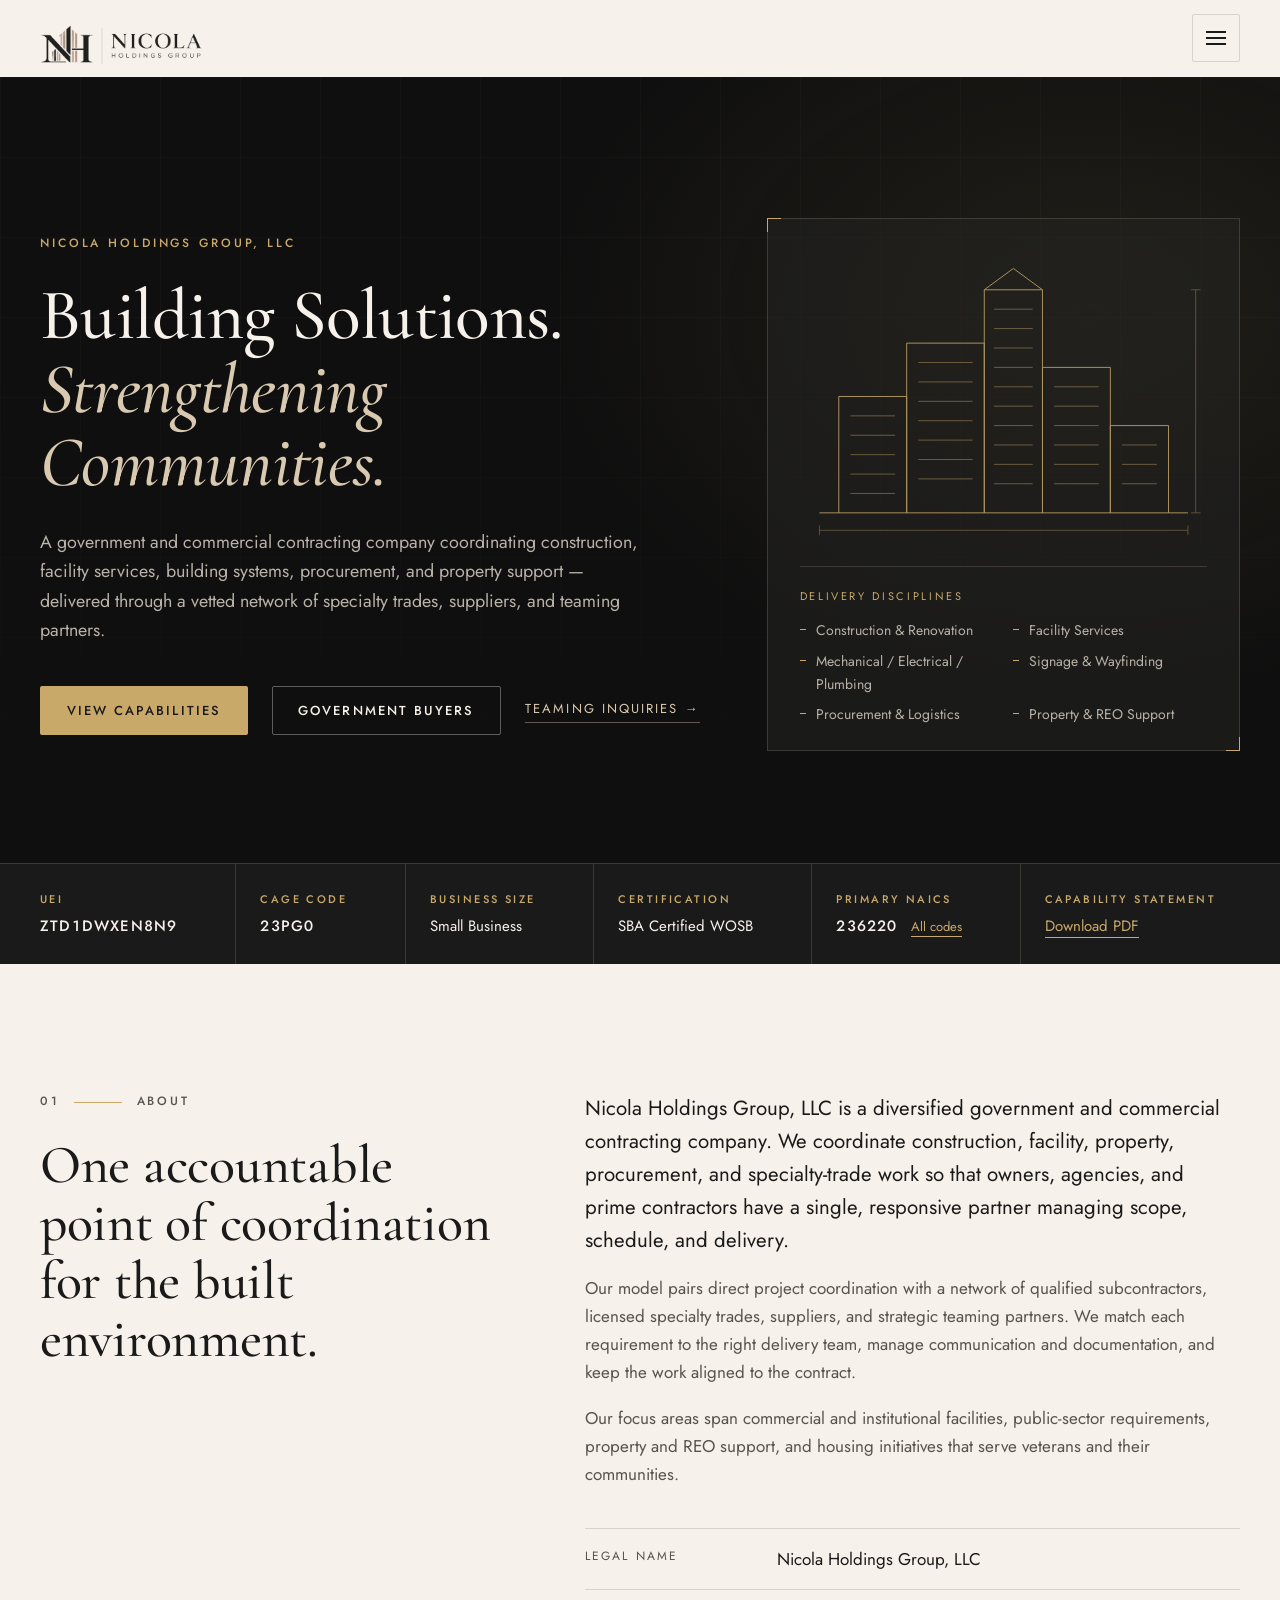
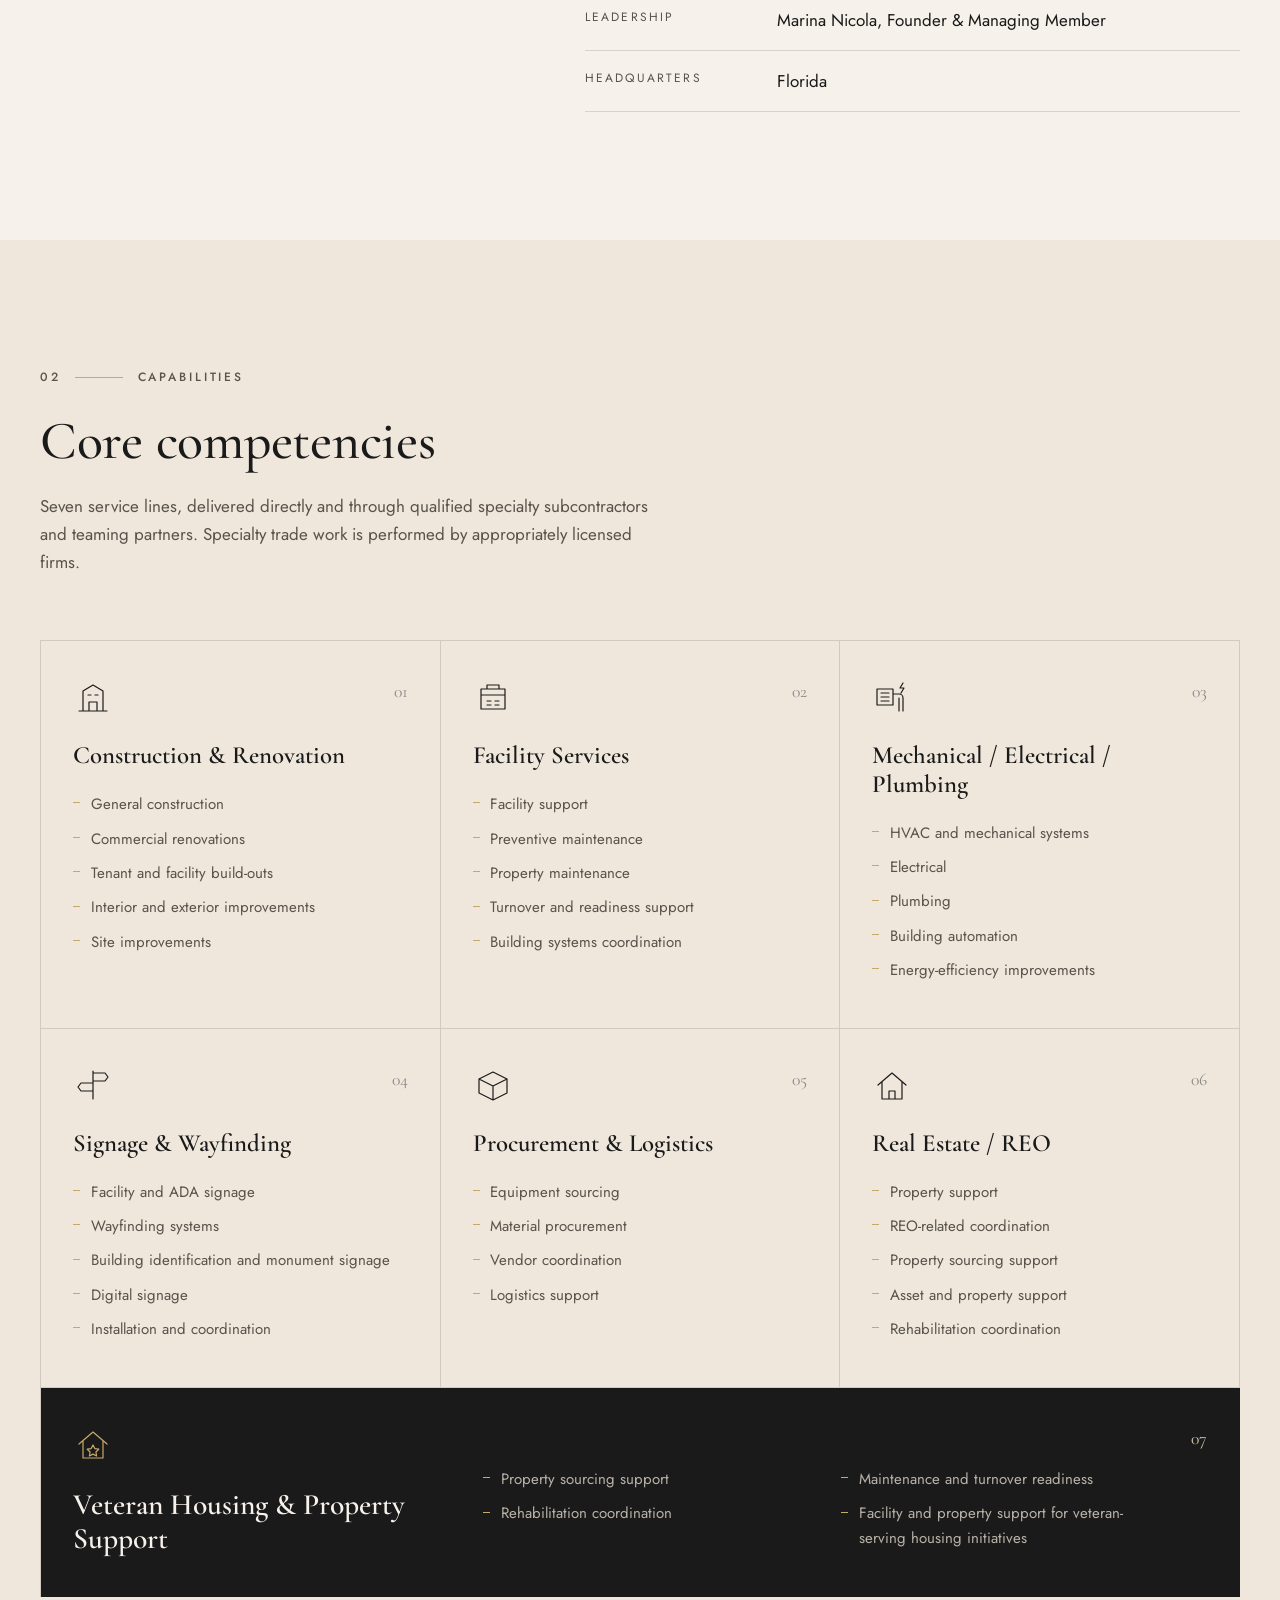
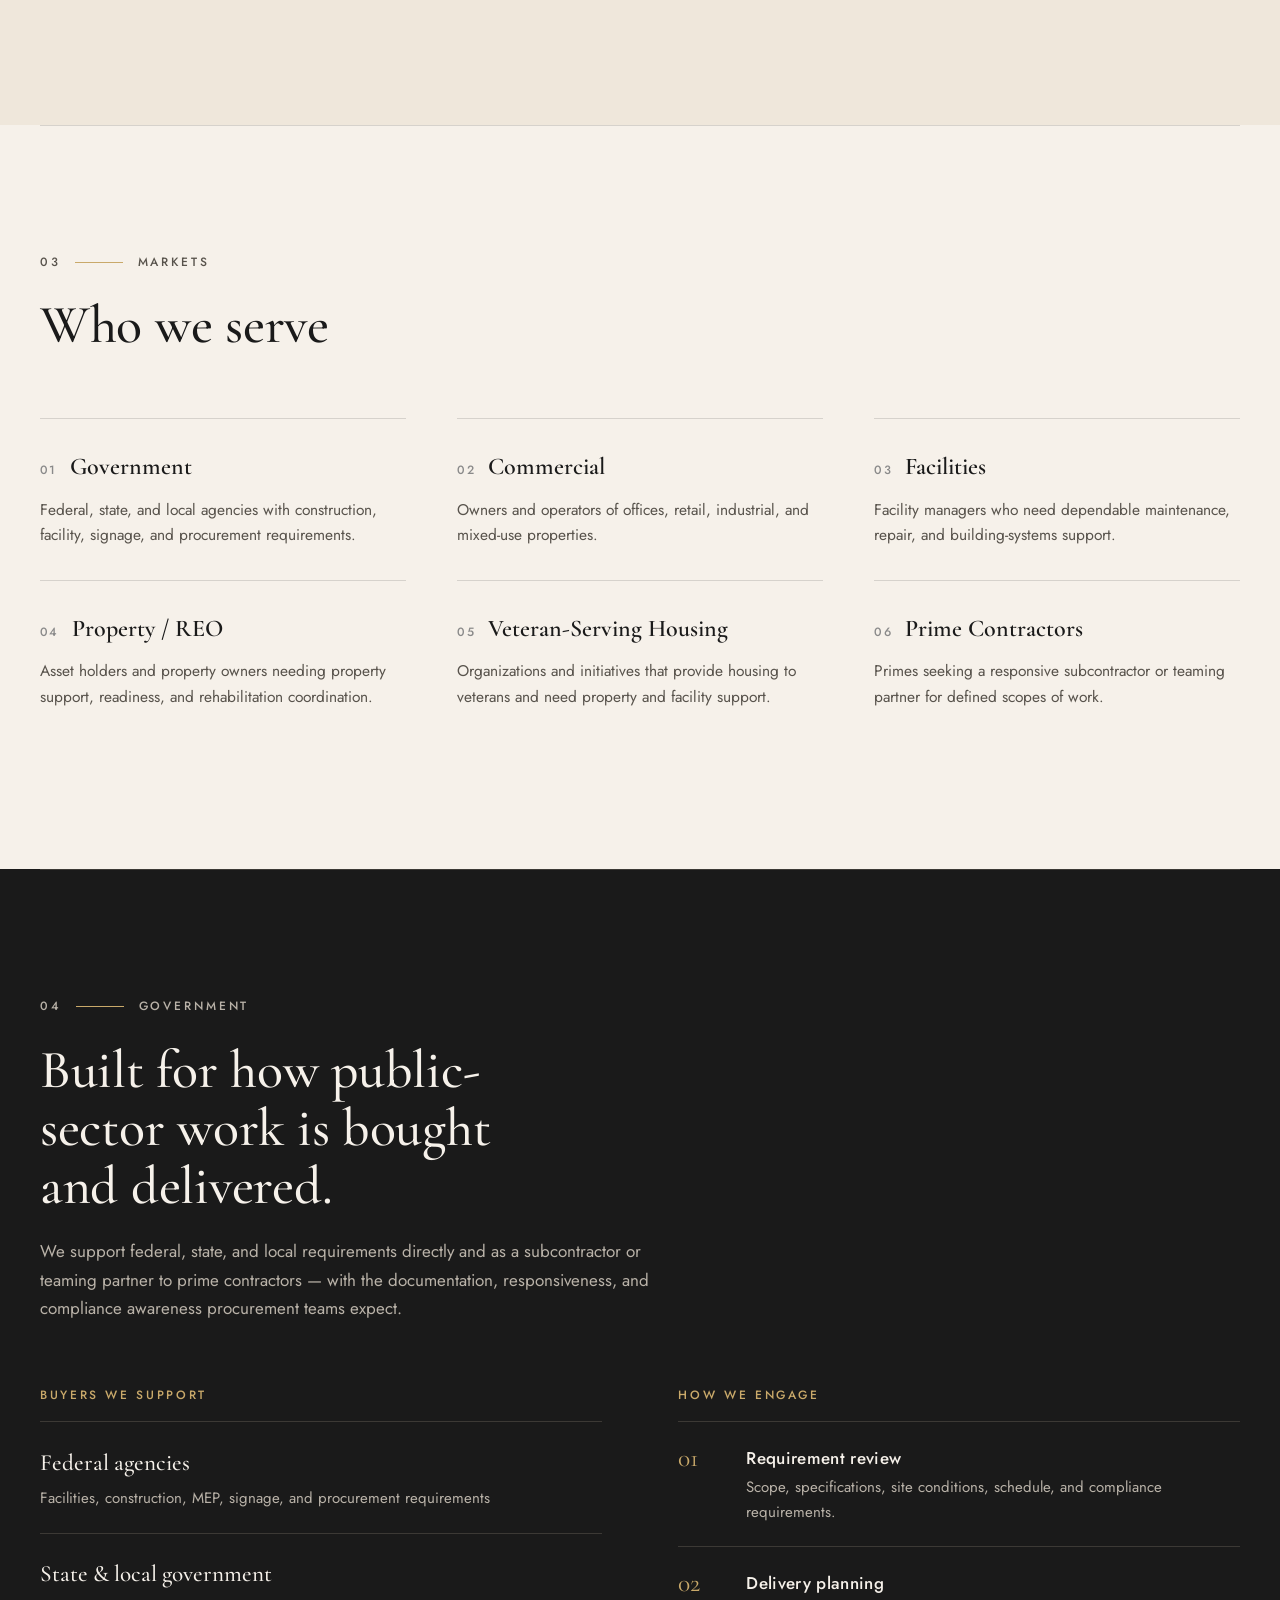
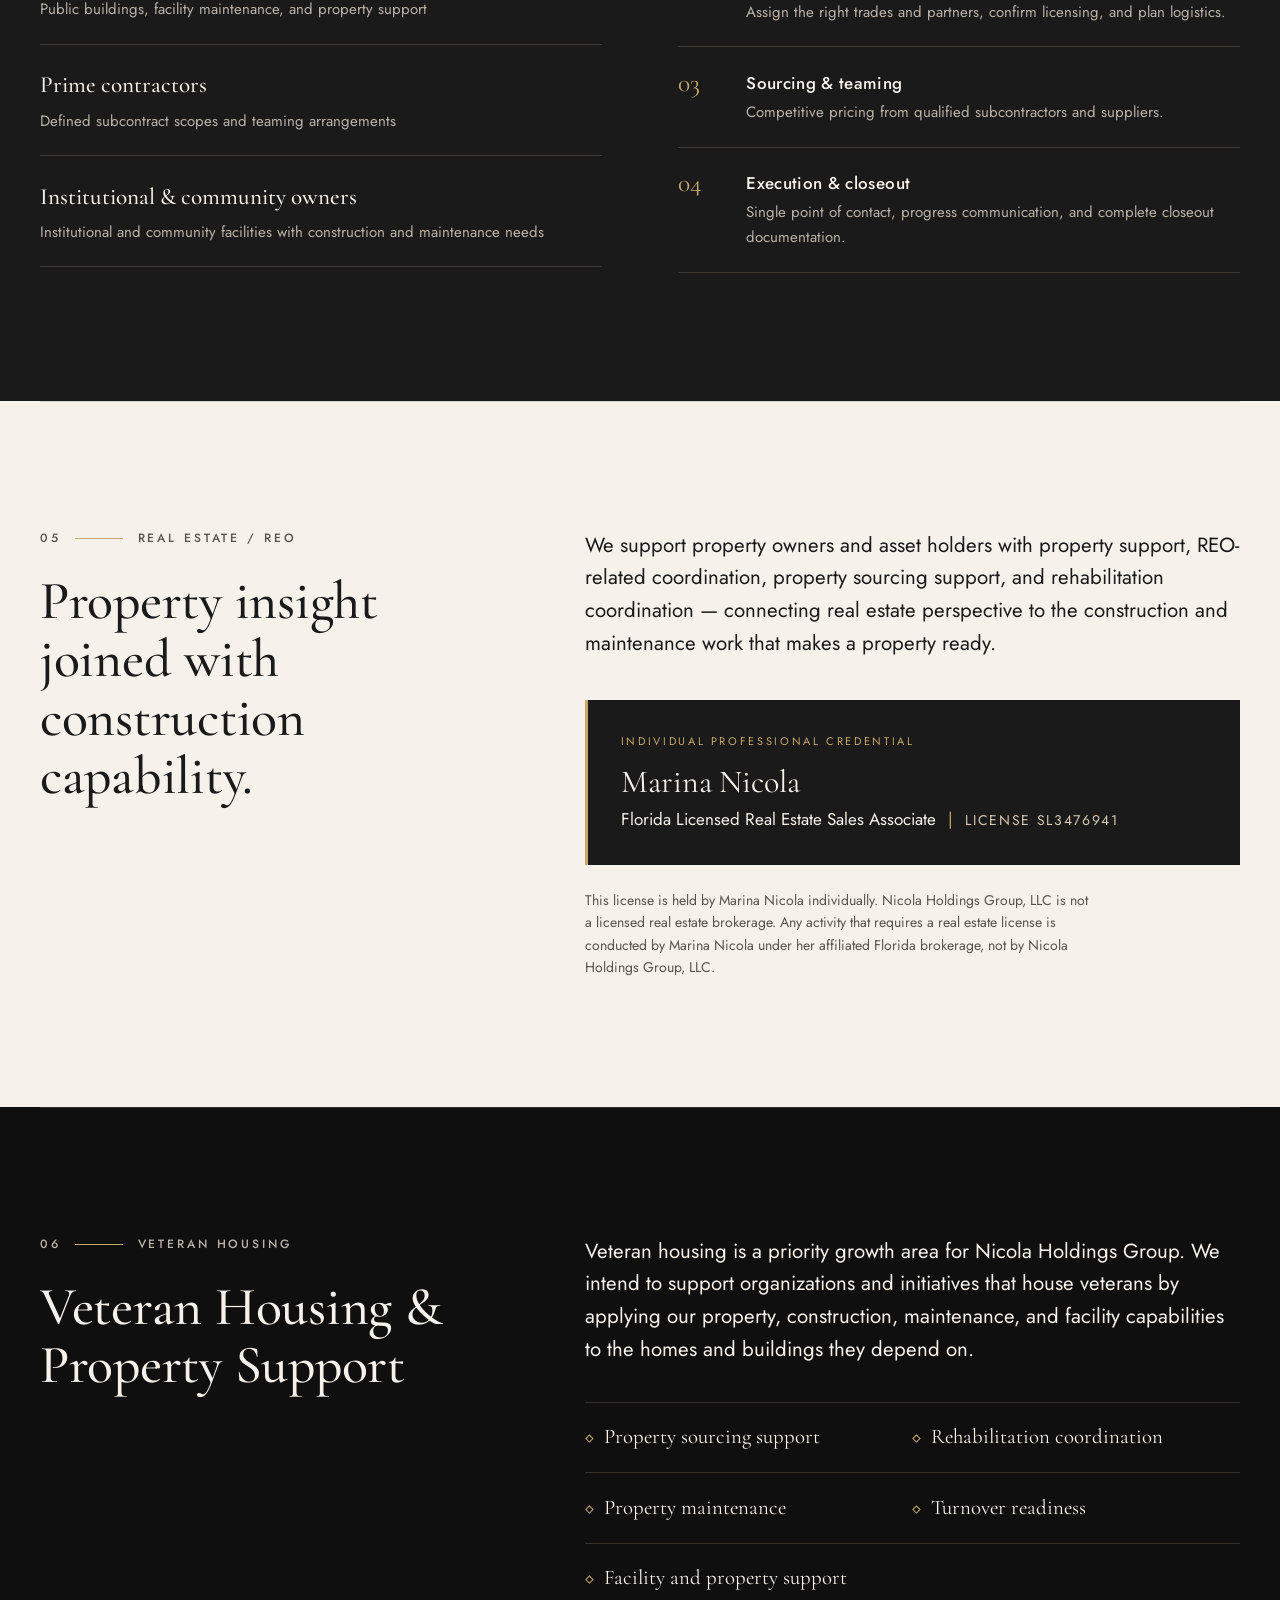
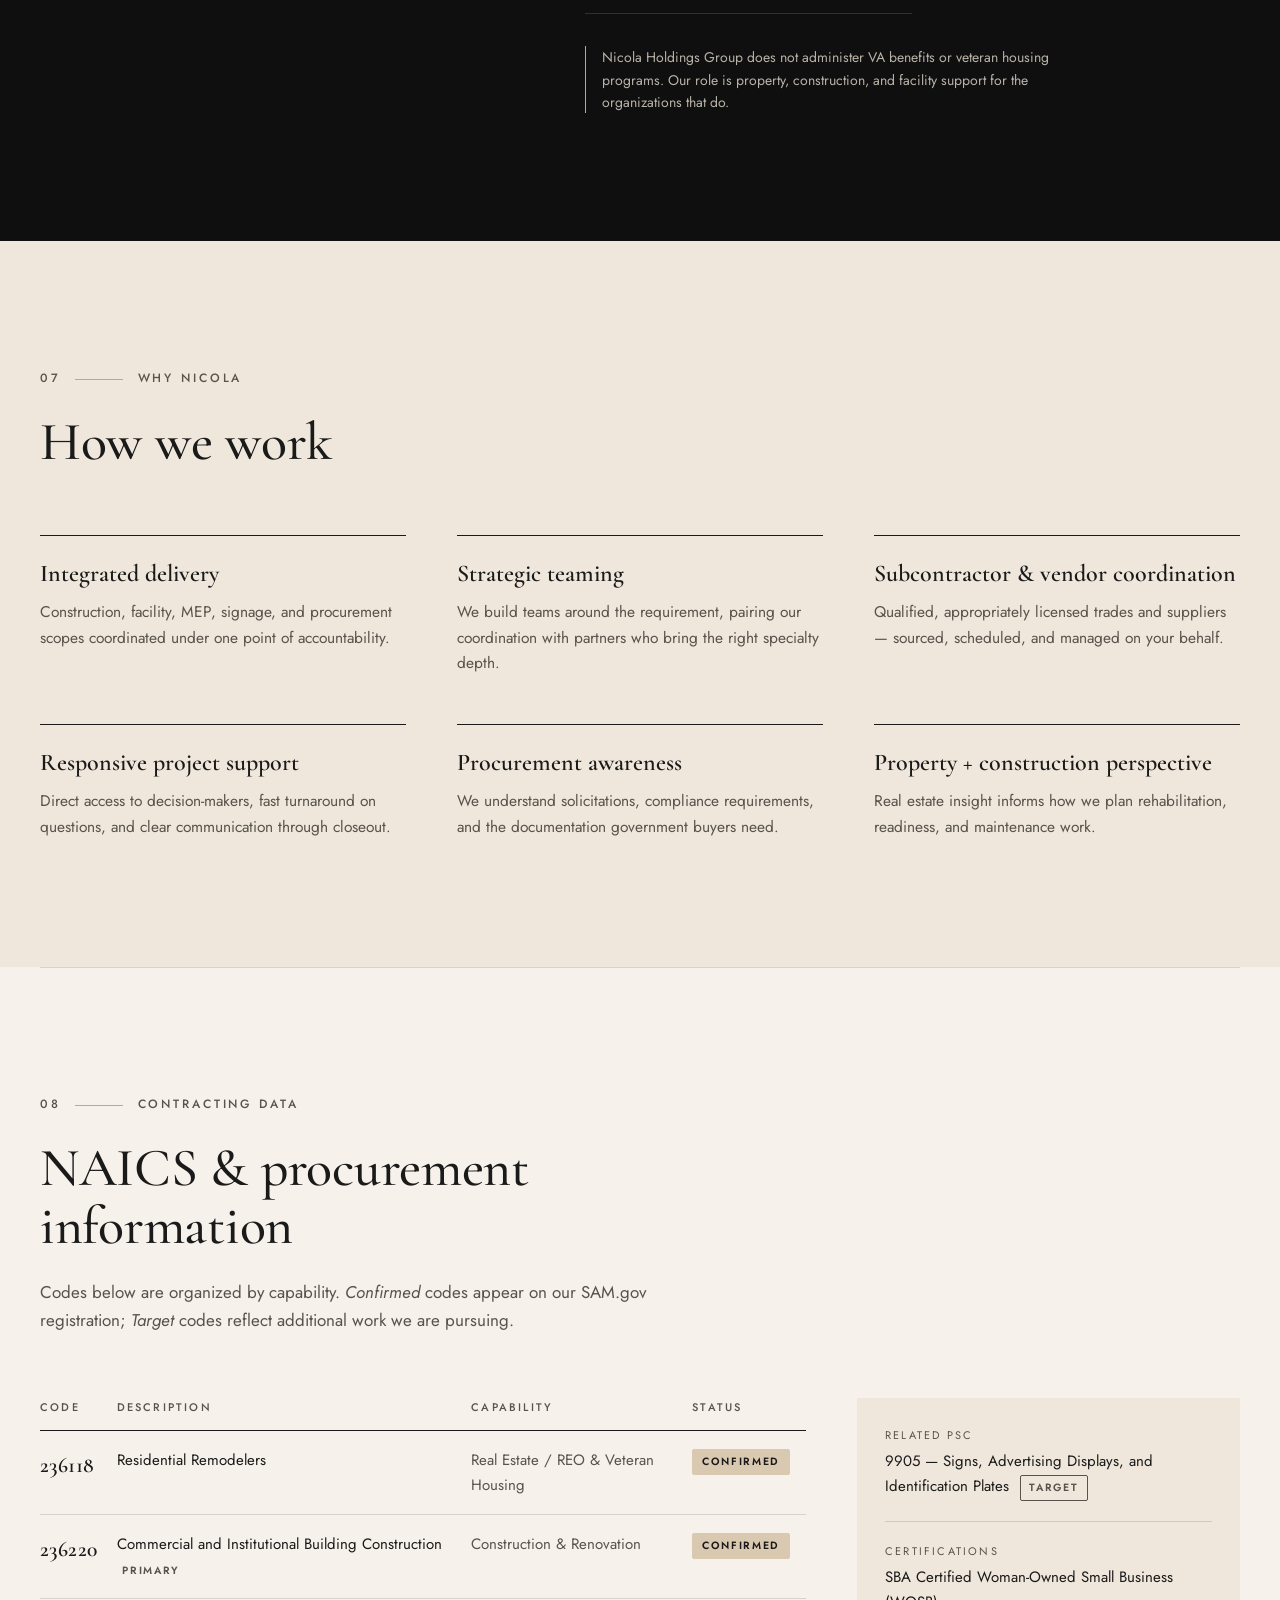
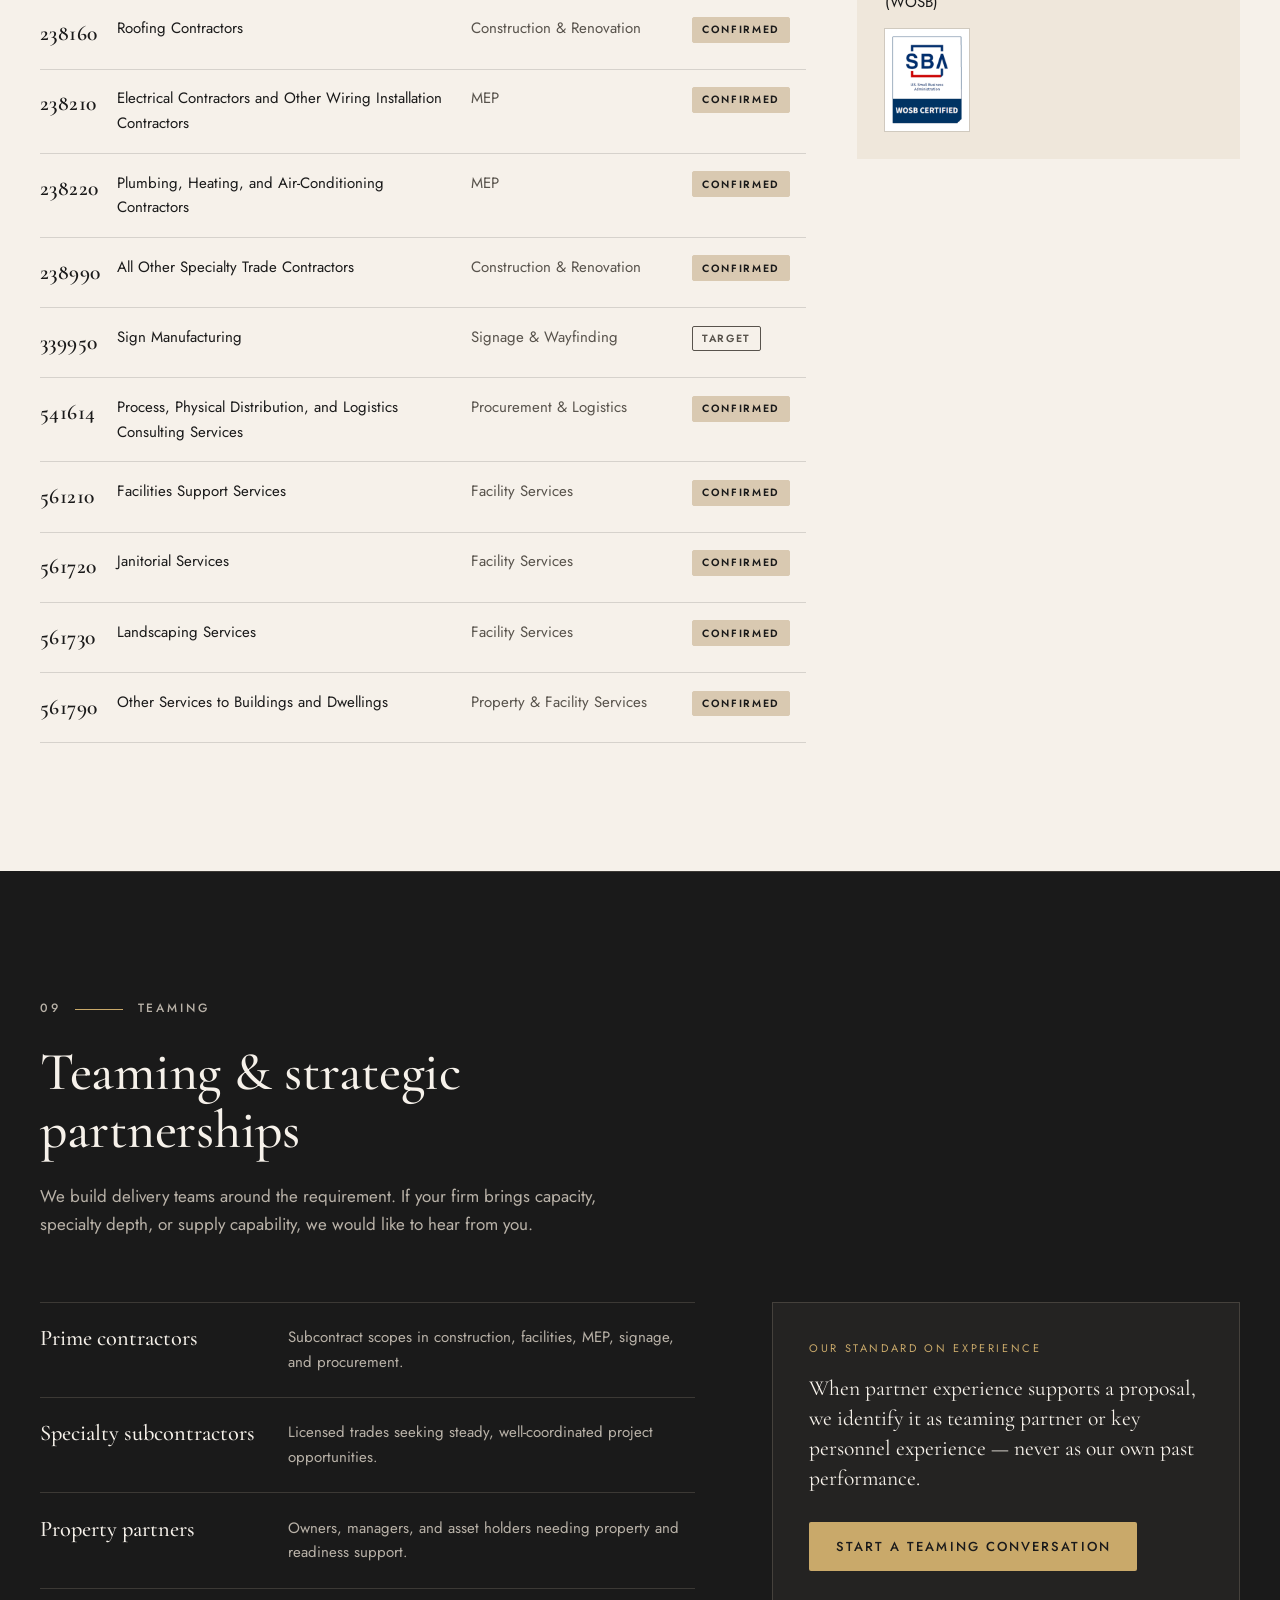
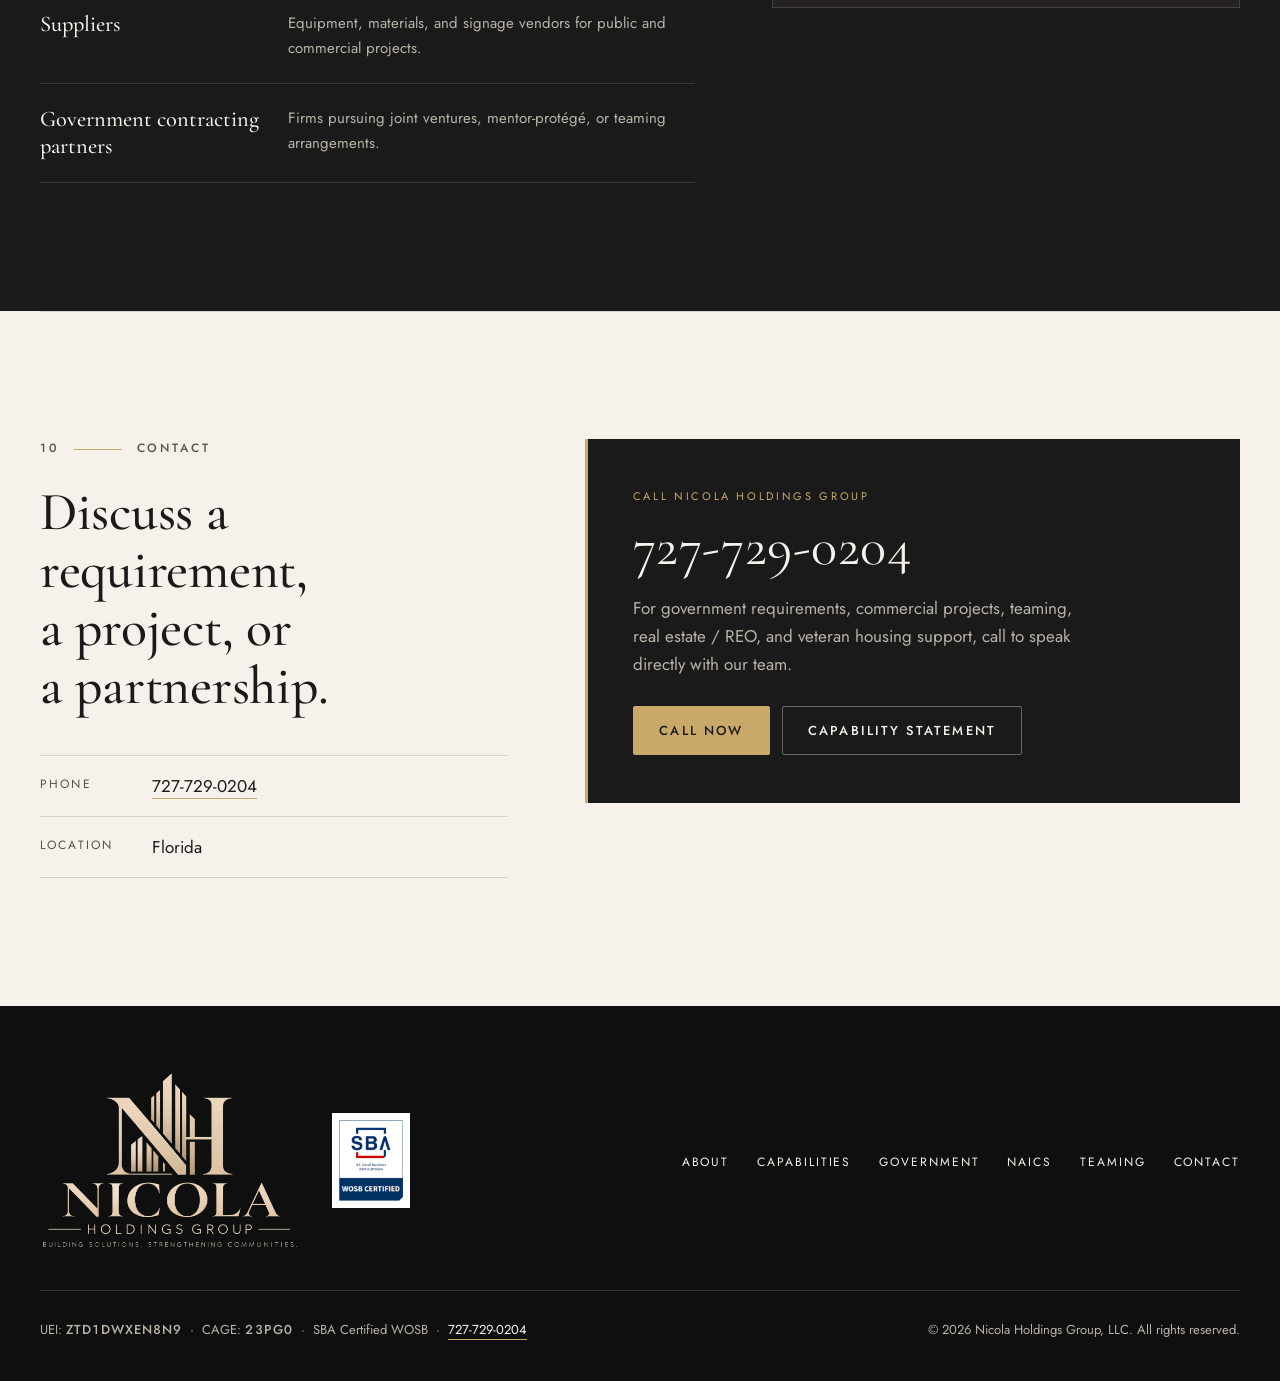
==== commit 764820b6: "Show certified WOSB design: SBA badge on, Preview tags off WOSB_CERTIFIED set true and cert-final ap" ====
--- a/index.html
+++ b/index.html
@@ -1,5 +1,5 @@
 <!DOCTYPE html>
-<html lang="en">
+<html lang="en" class="cert-final">
 <head>
   <meta charset="utf-8">
   <meta name="viewport" content="width=device-width, initial-scale=1">
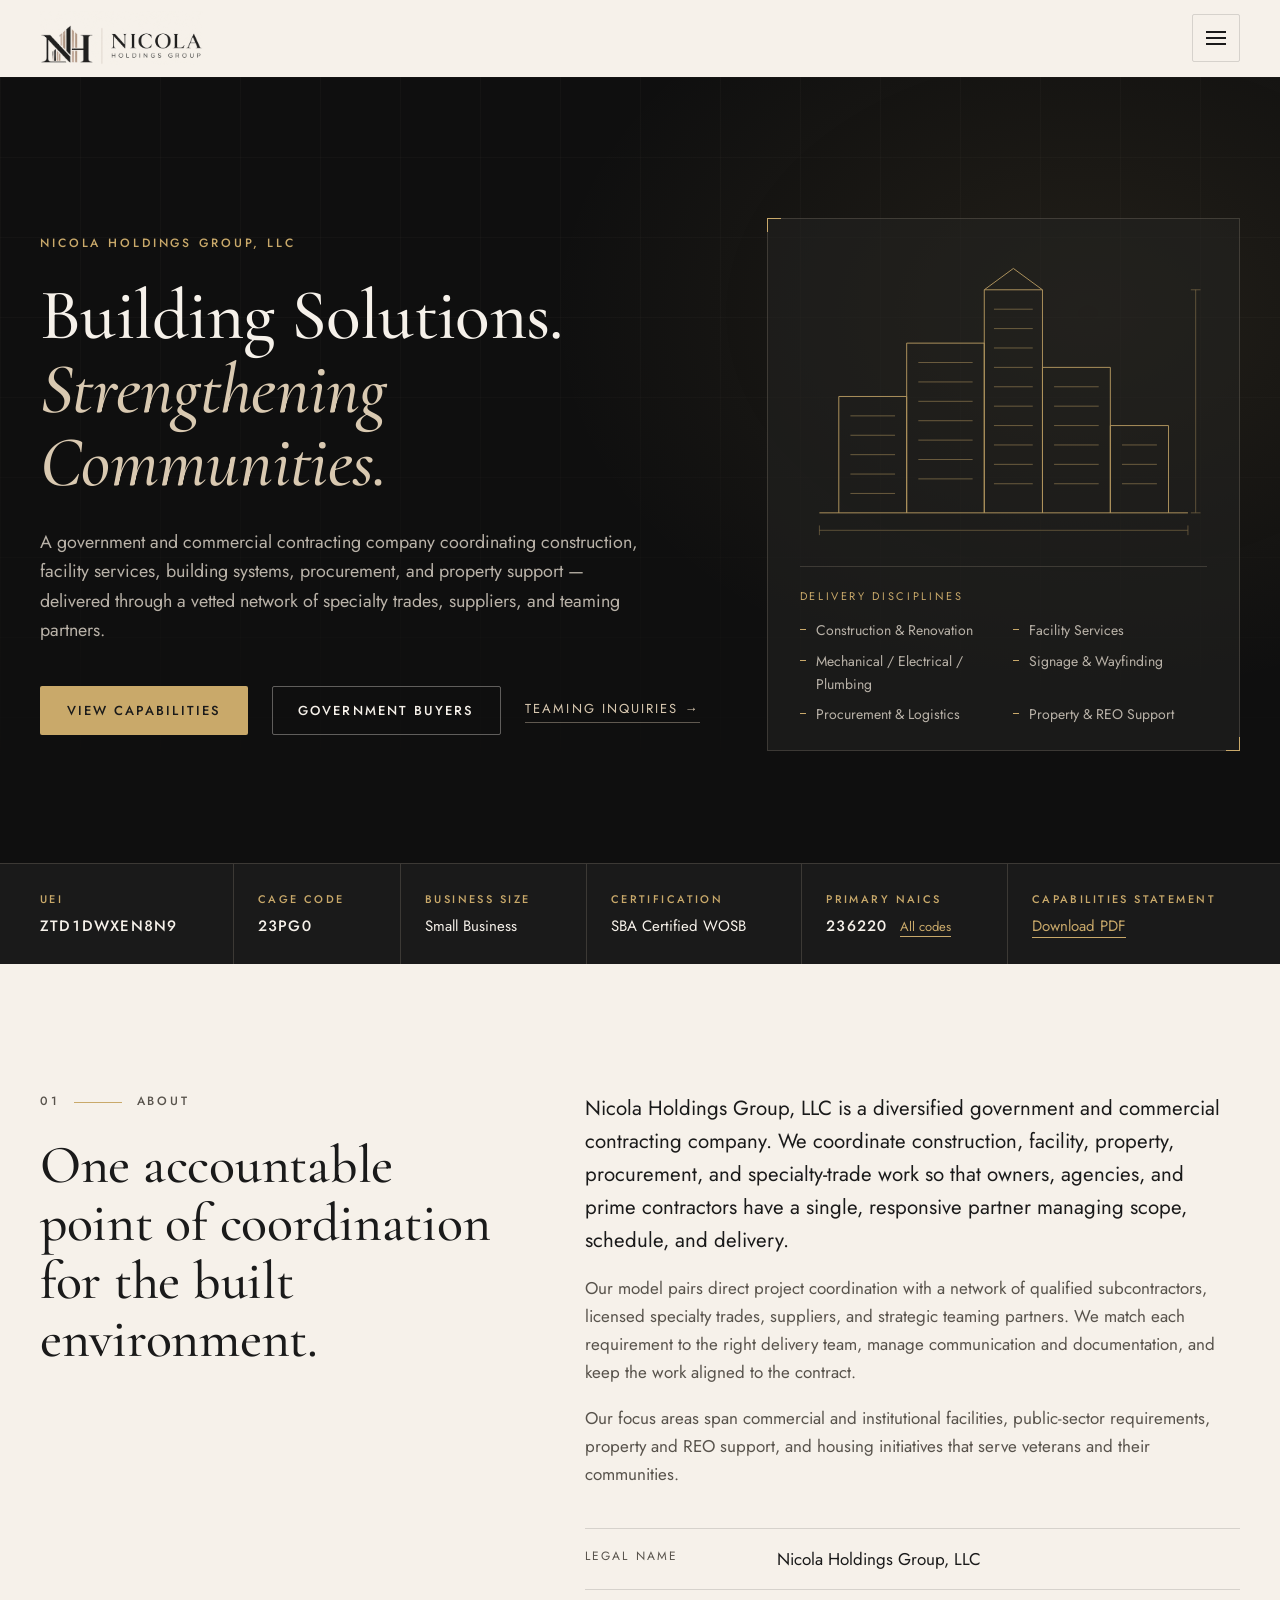
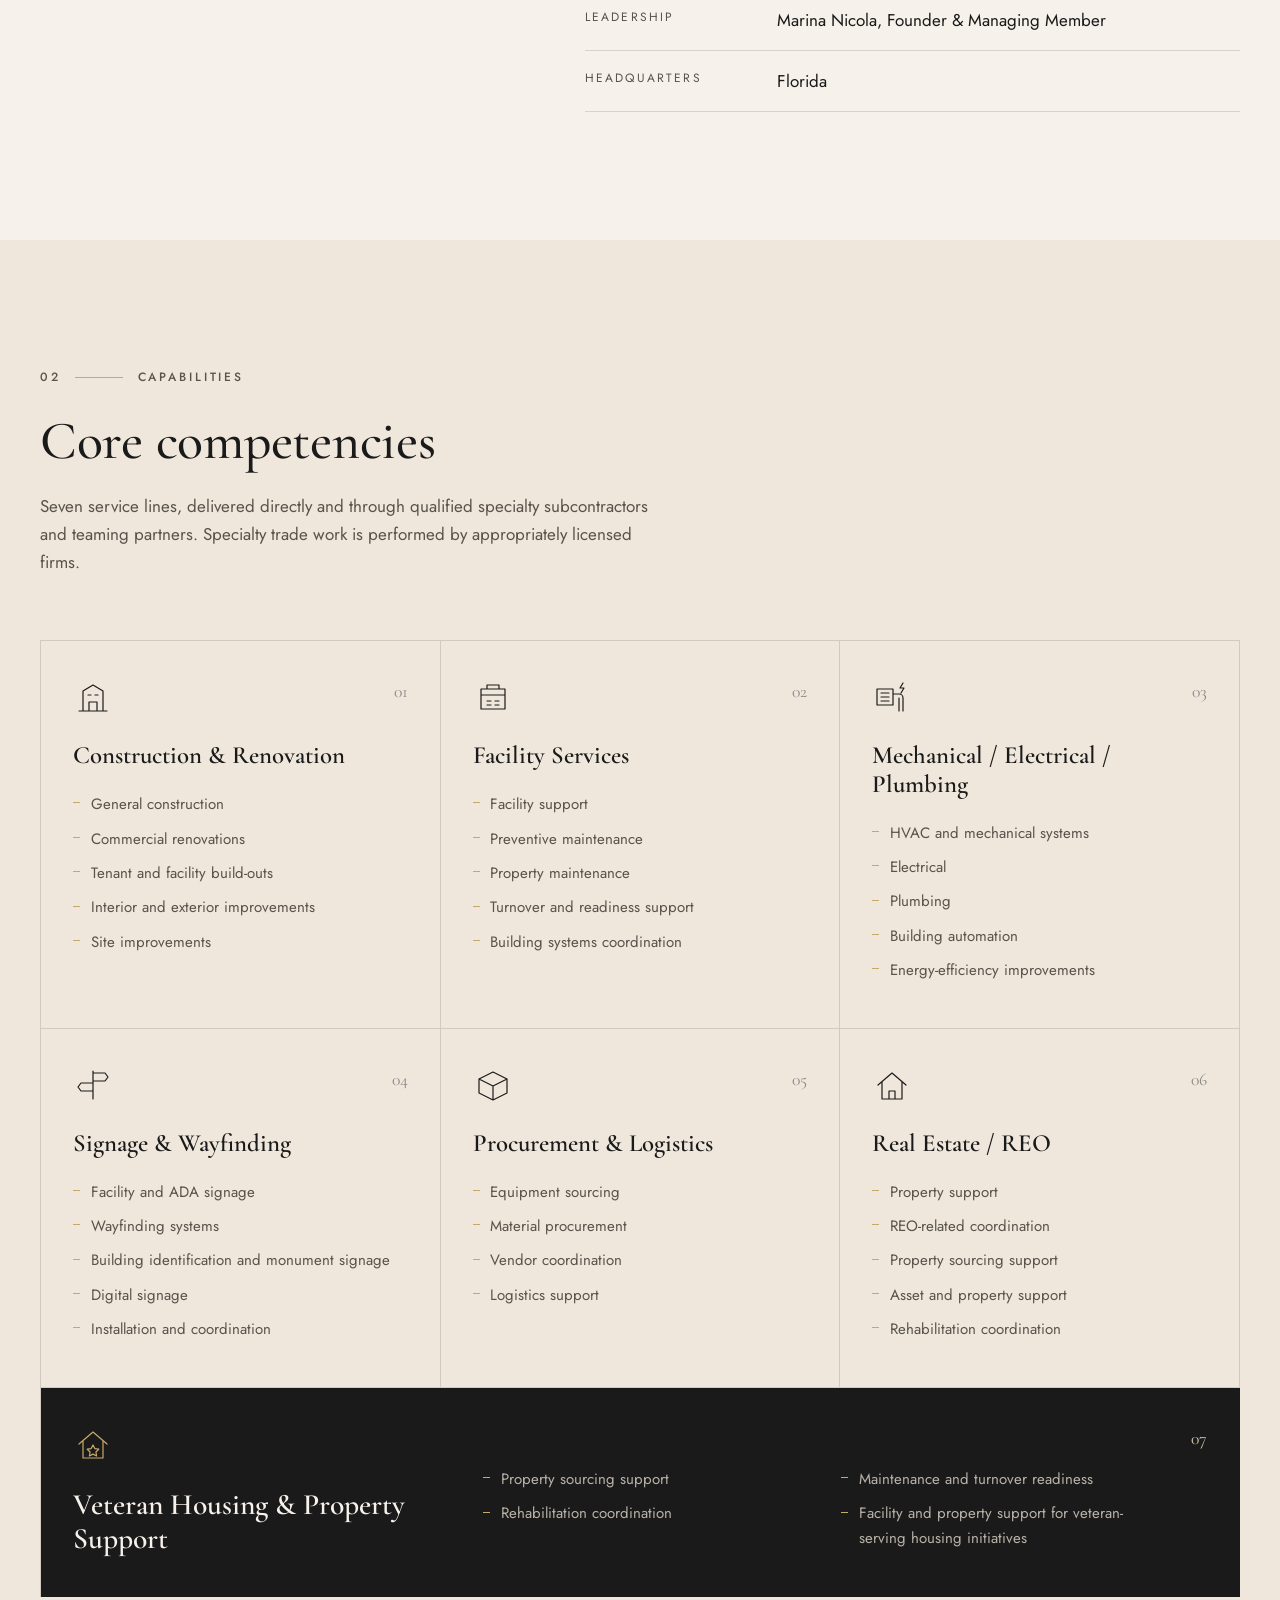
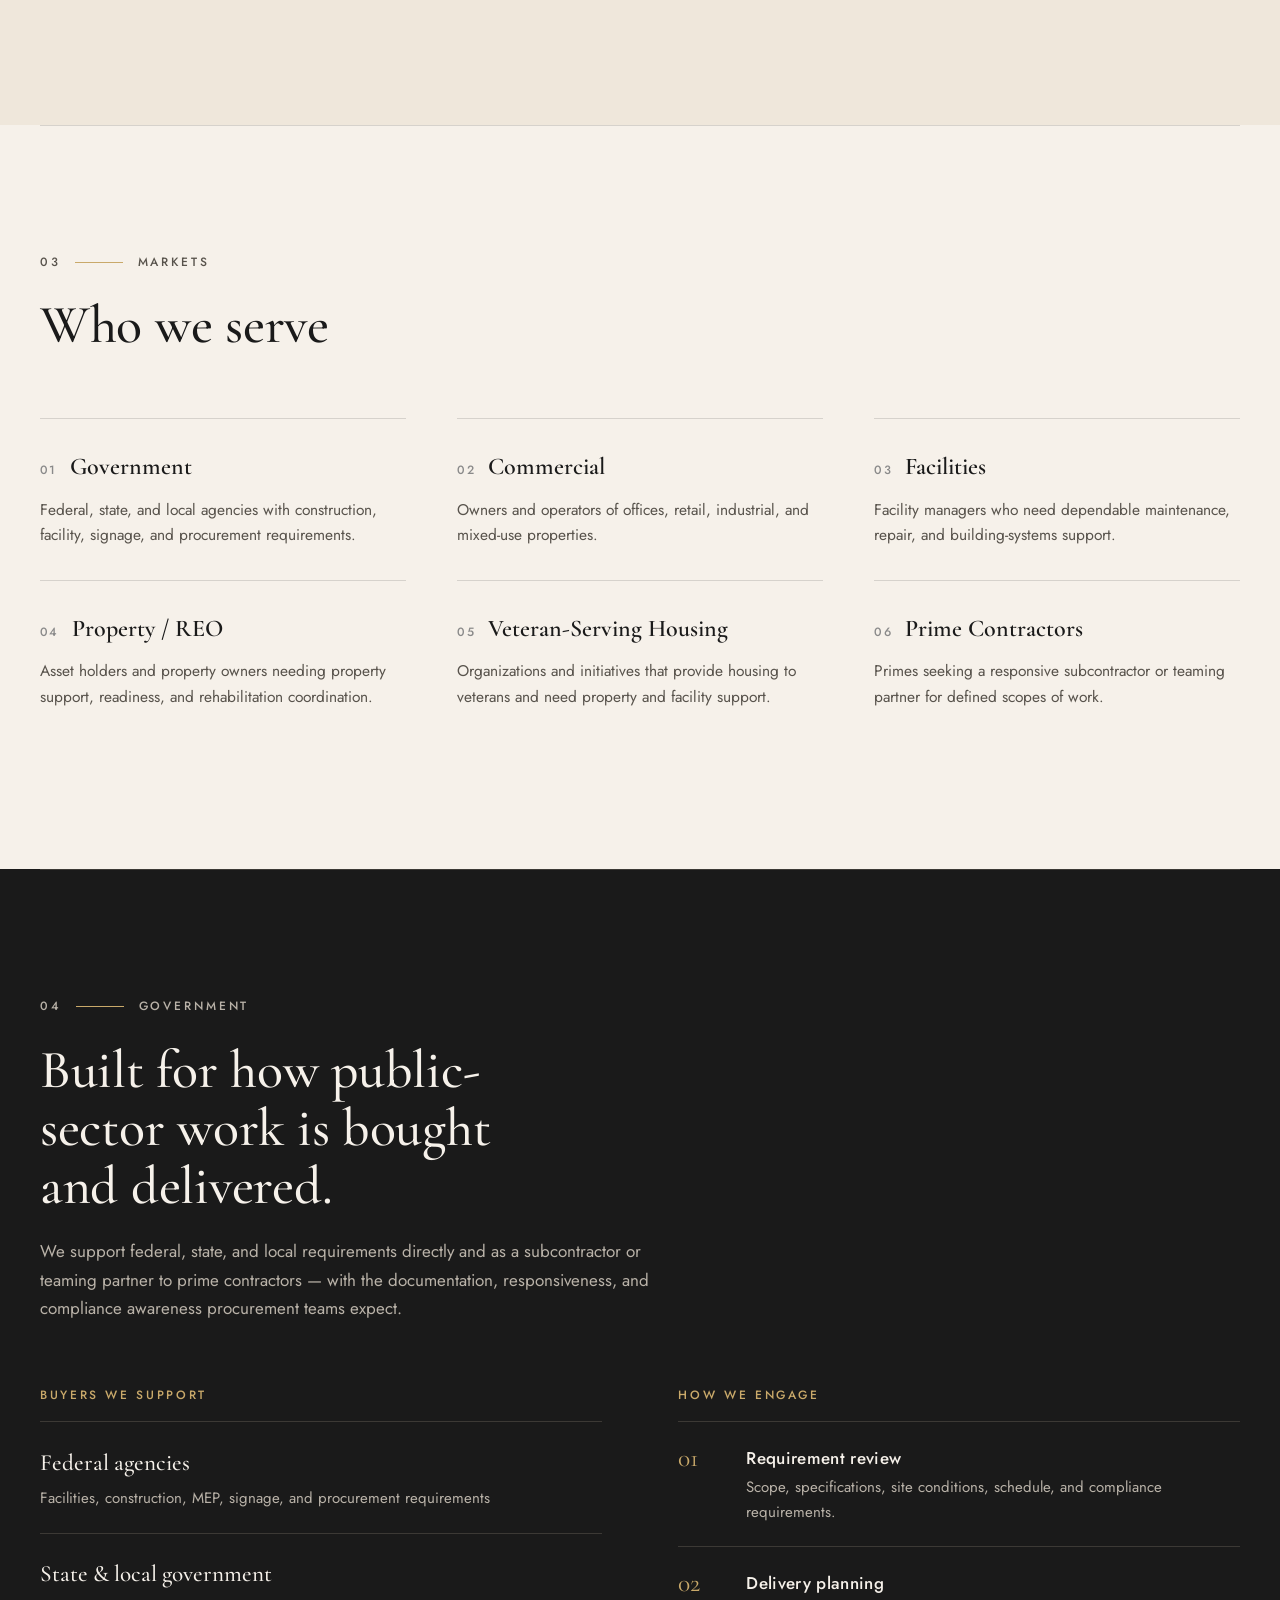
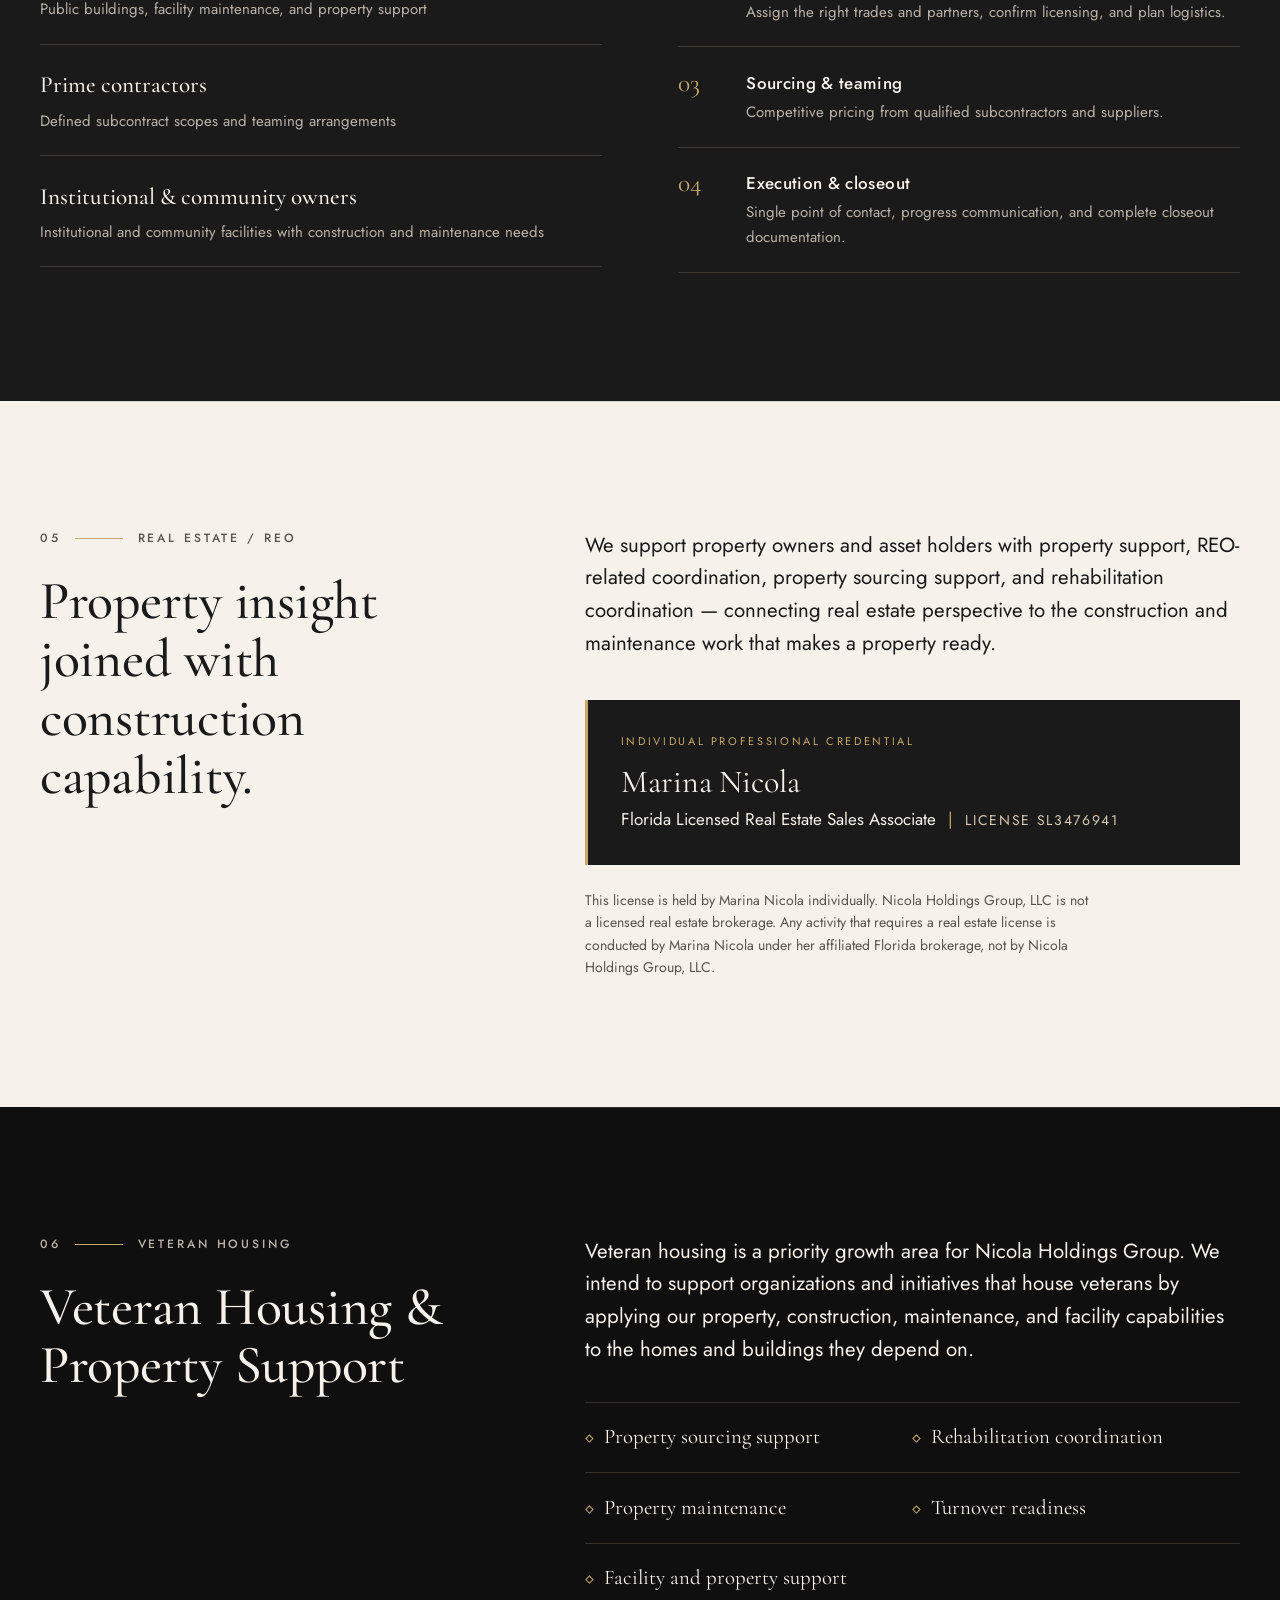
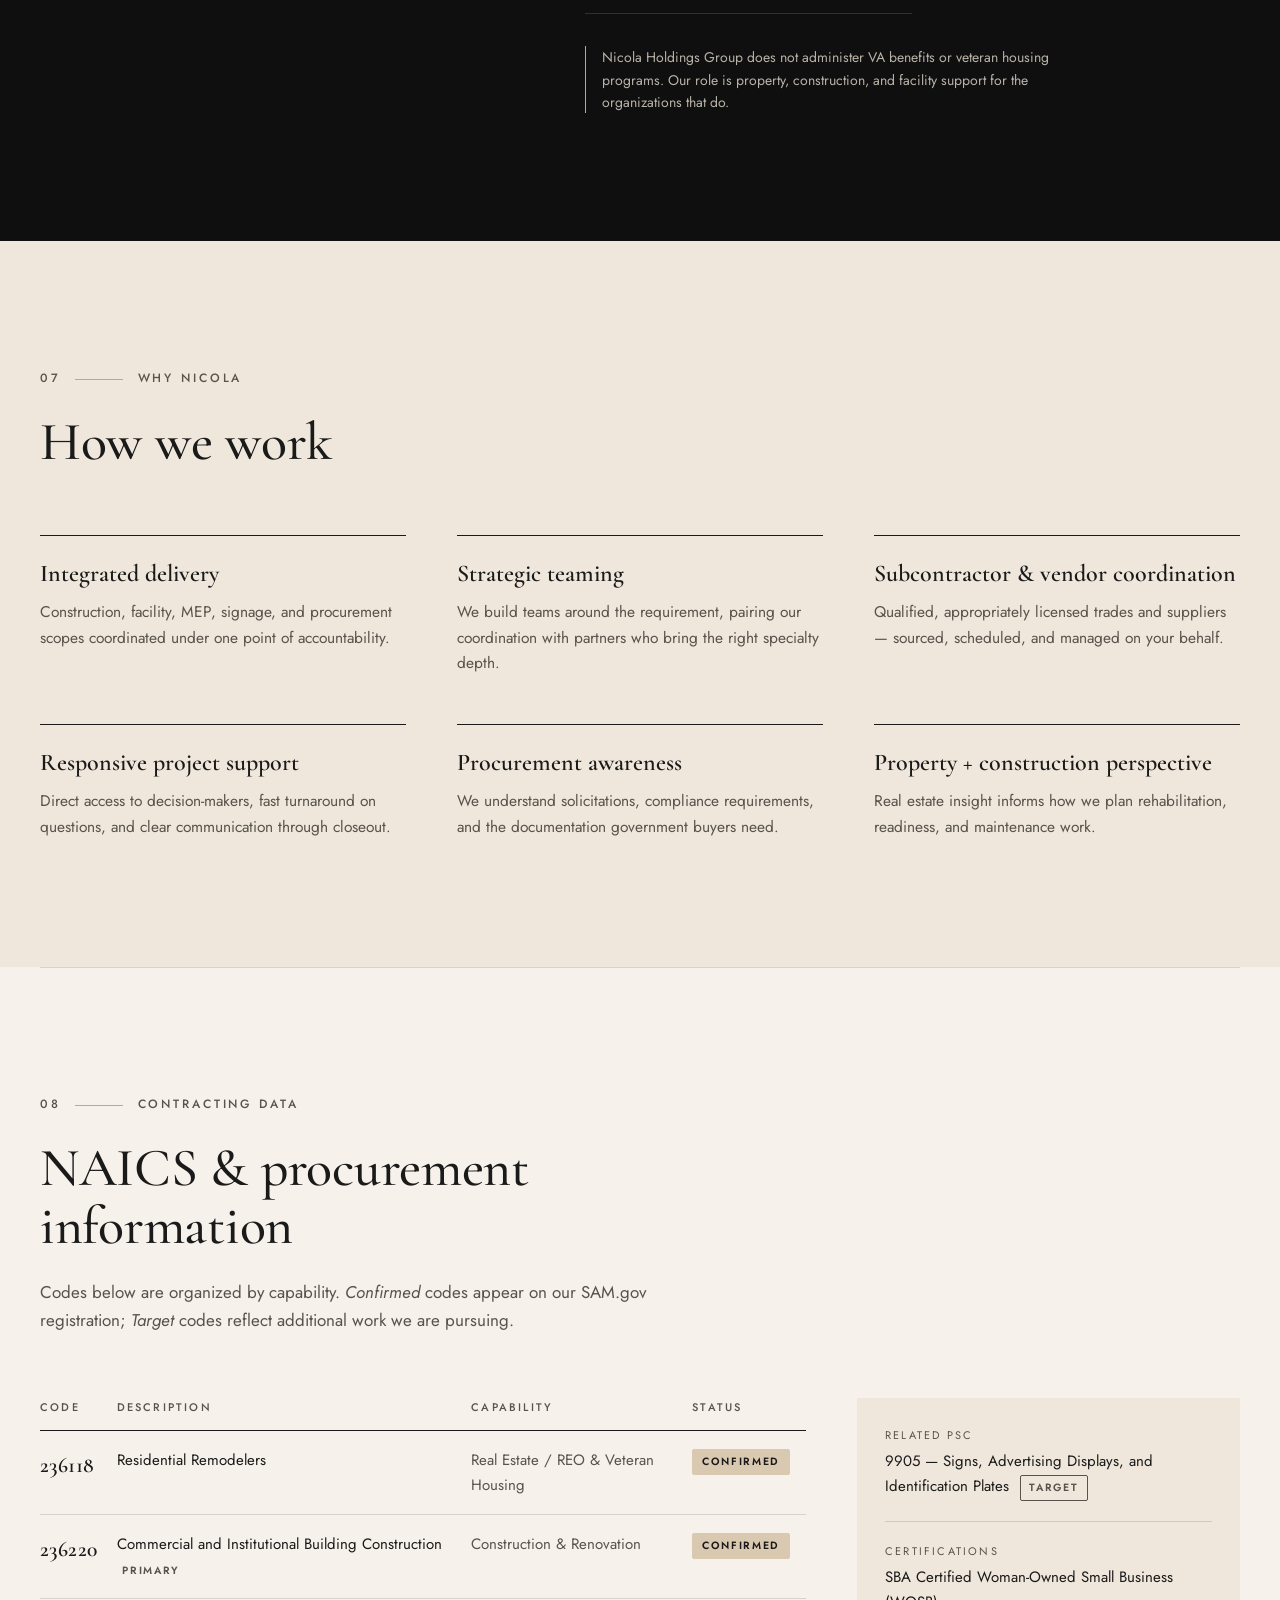
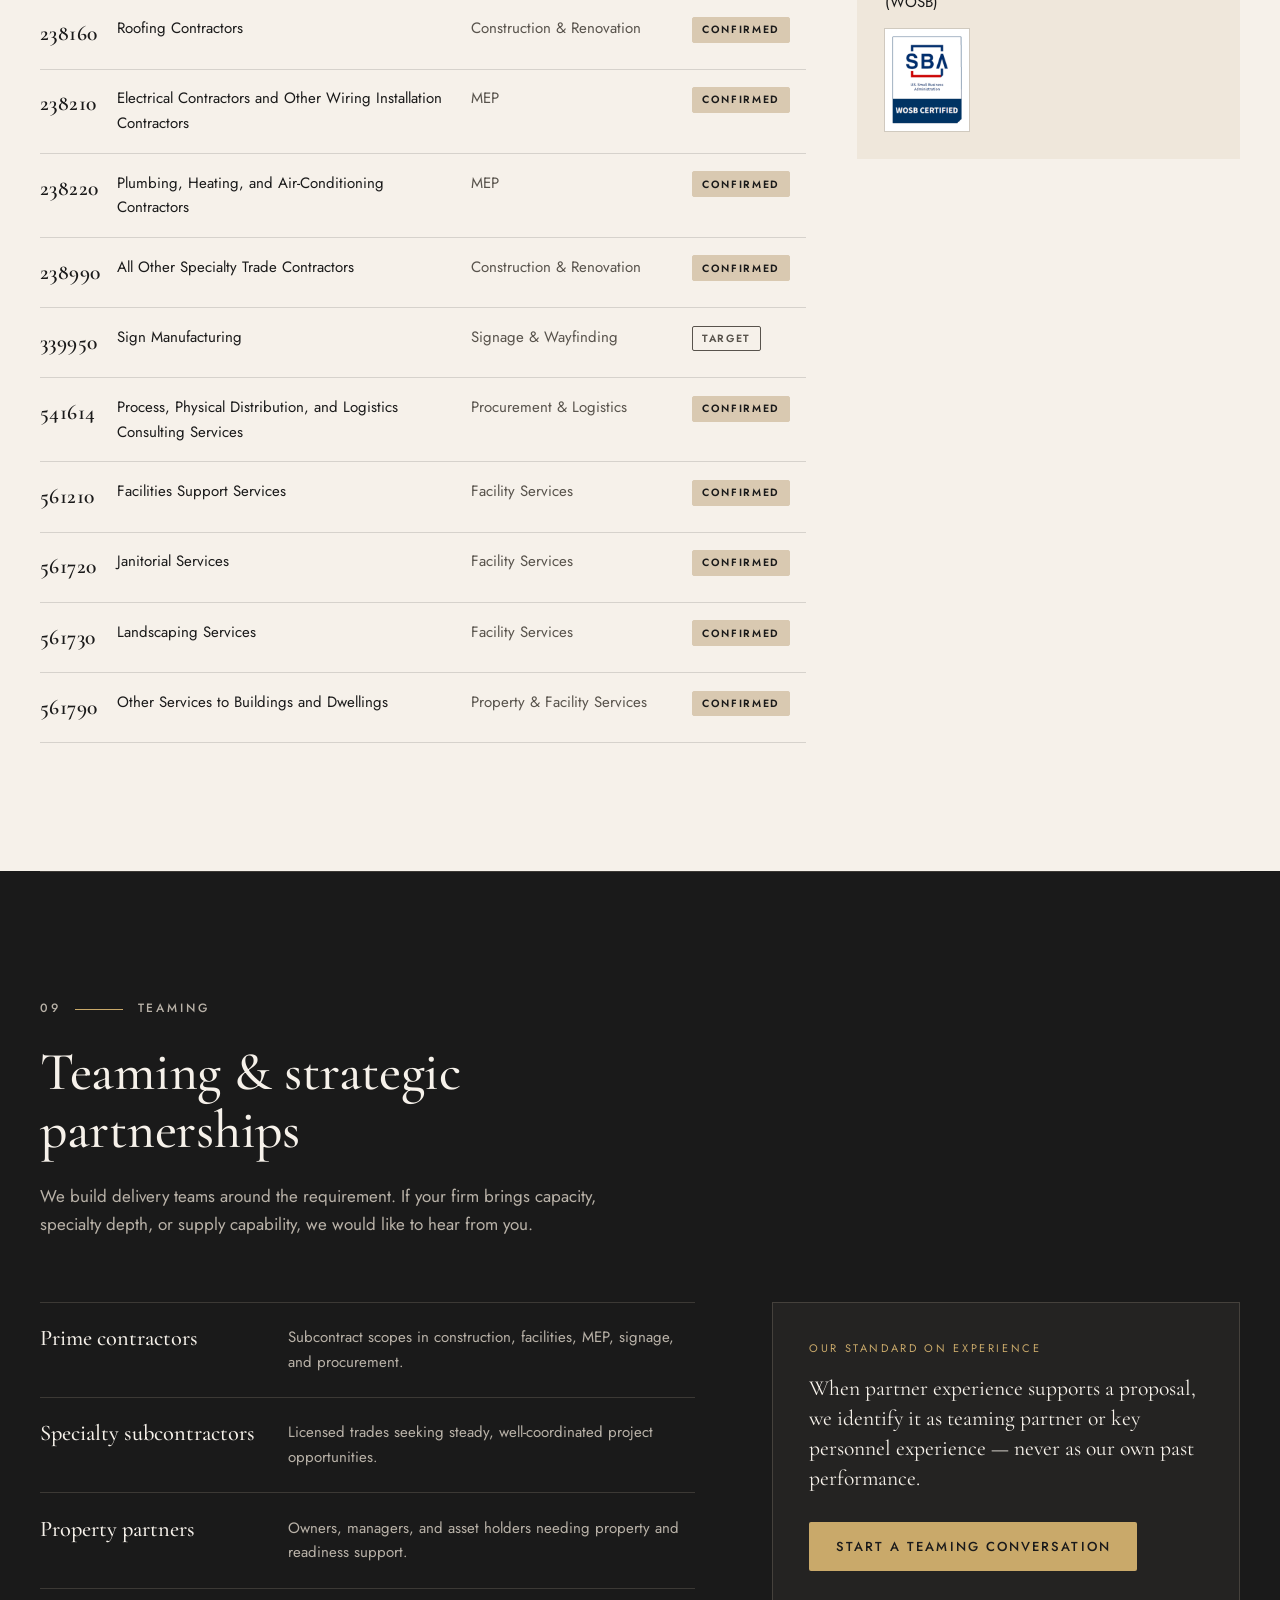
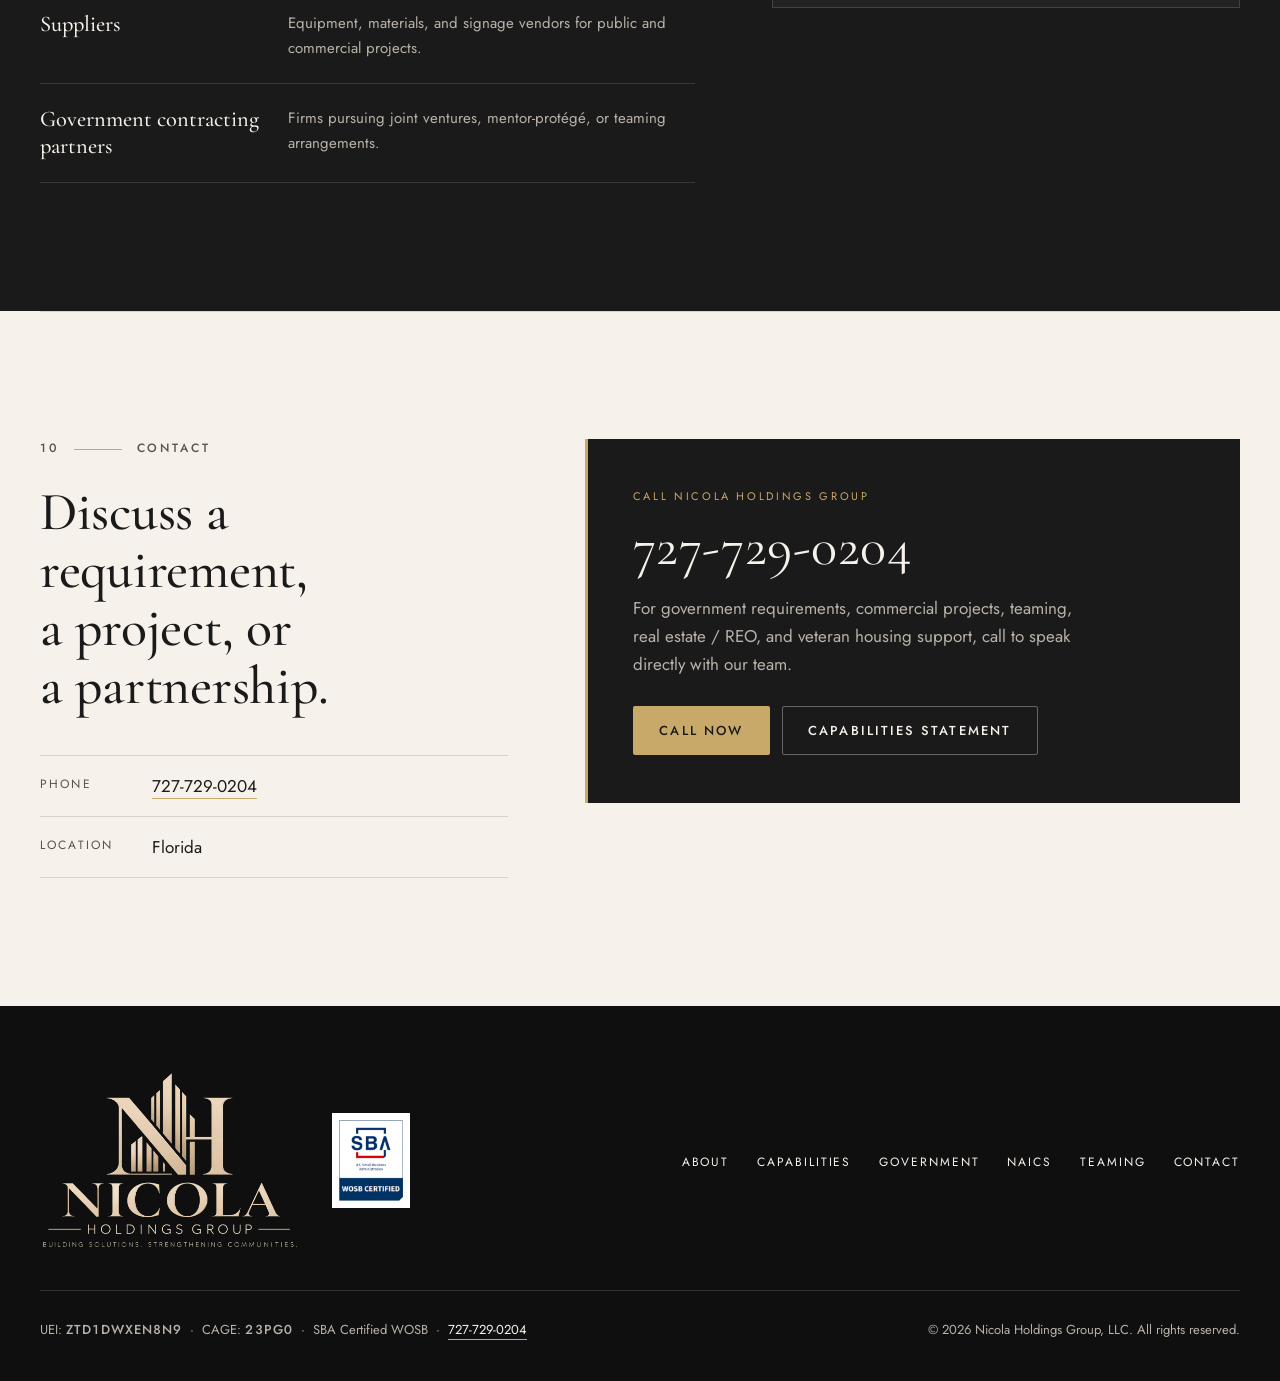
==== commit 1a8abc49: "Rename 'Capability Statement' to 'Capabilities Statement' site-wide Header button, credential bar la" ====
--- a/index.html
+++ b/index.html
@@ -71,8 +71,8 @@
           <li><a href="#teaming">Teaming</a></li>
           <li><a href="#contact">Contact</a></li>
         </ul>
-        <a class="btn btn--dark btn--sm" href="files/capability-statement.pdf" target="_blank" rel="noopener" aria-label="Capability Statement (PDF, opens in a new tab)">
-          Capability Statement <span class="btn__note">PDF</span>
+        <a class="btn btn--dark btn--sm" href="files/capability-statement.pdf" target="_blank" rel="noopener" aria-label="Capabilities Statement (PDF, opens in a new tab)">
+          Capabilities Statement <span class="btn__note">PDF</span>
         </a>
       </nav>
     </div>
@@ -160,8 +160,8 @@
             <dd><span class="data-id">236220</span> <a class="text-link text-link--sm" href="#naics">All codes</a></dd>
           </div>
           <div class="credentials__item credentials__item--cta">
-            <dt>Capability Statement</dt>
-            <dd><a class="text-link" href="files/capability-statement.pdf" target="_blank" rel="noopener" aria-label="Download capability statement (PDF, opens in a new tab)">Download PDF</a></dd>
+            <dt>Capabilities Statement</dt>
+            <dd><a class="text-link" href="files/capability-statement.pdf" target="_blank" rel="noopener" aria-label="Download capabilities statement (PDF, opens in a new tab)">Download PDF</a></dd>
           </div>
         </dl>
       </div>
@@ -586,7 +586,7 @@
           </p>
           <div class="contact-call__actions">
             <a class="btn btn--gold" href="tel:+17277290204">Call Now</a>
-            <a class="btn btn--ghost-light" href="files/capability-statement.pdf" target="_blank" rel="noopener">Capability Statement</a>
+            <a class="btn btn--ghost-light" href="files/capability-statement.pdf" target="_blank" rel="noopener">Capabilities Statement</a>
           </div>
         </div>
 
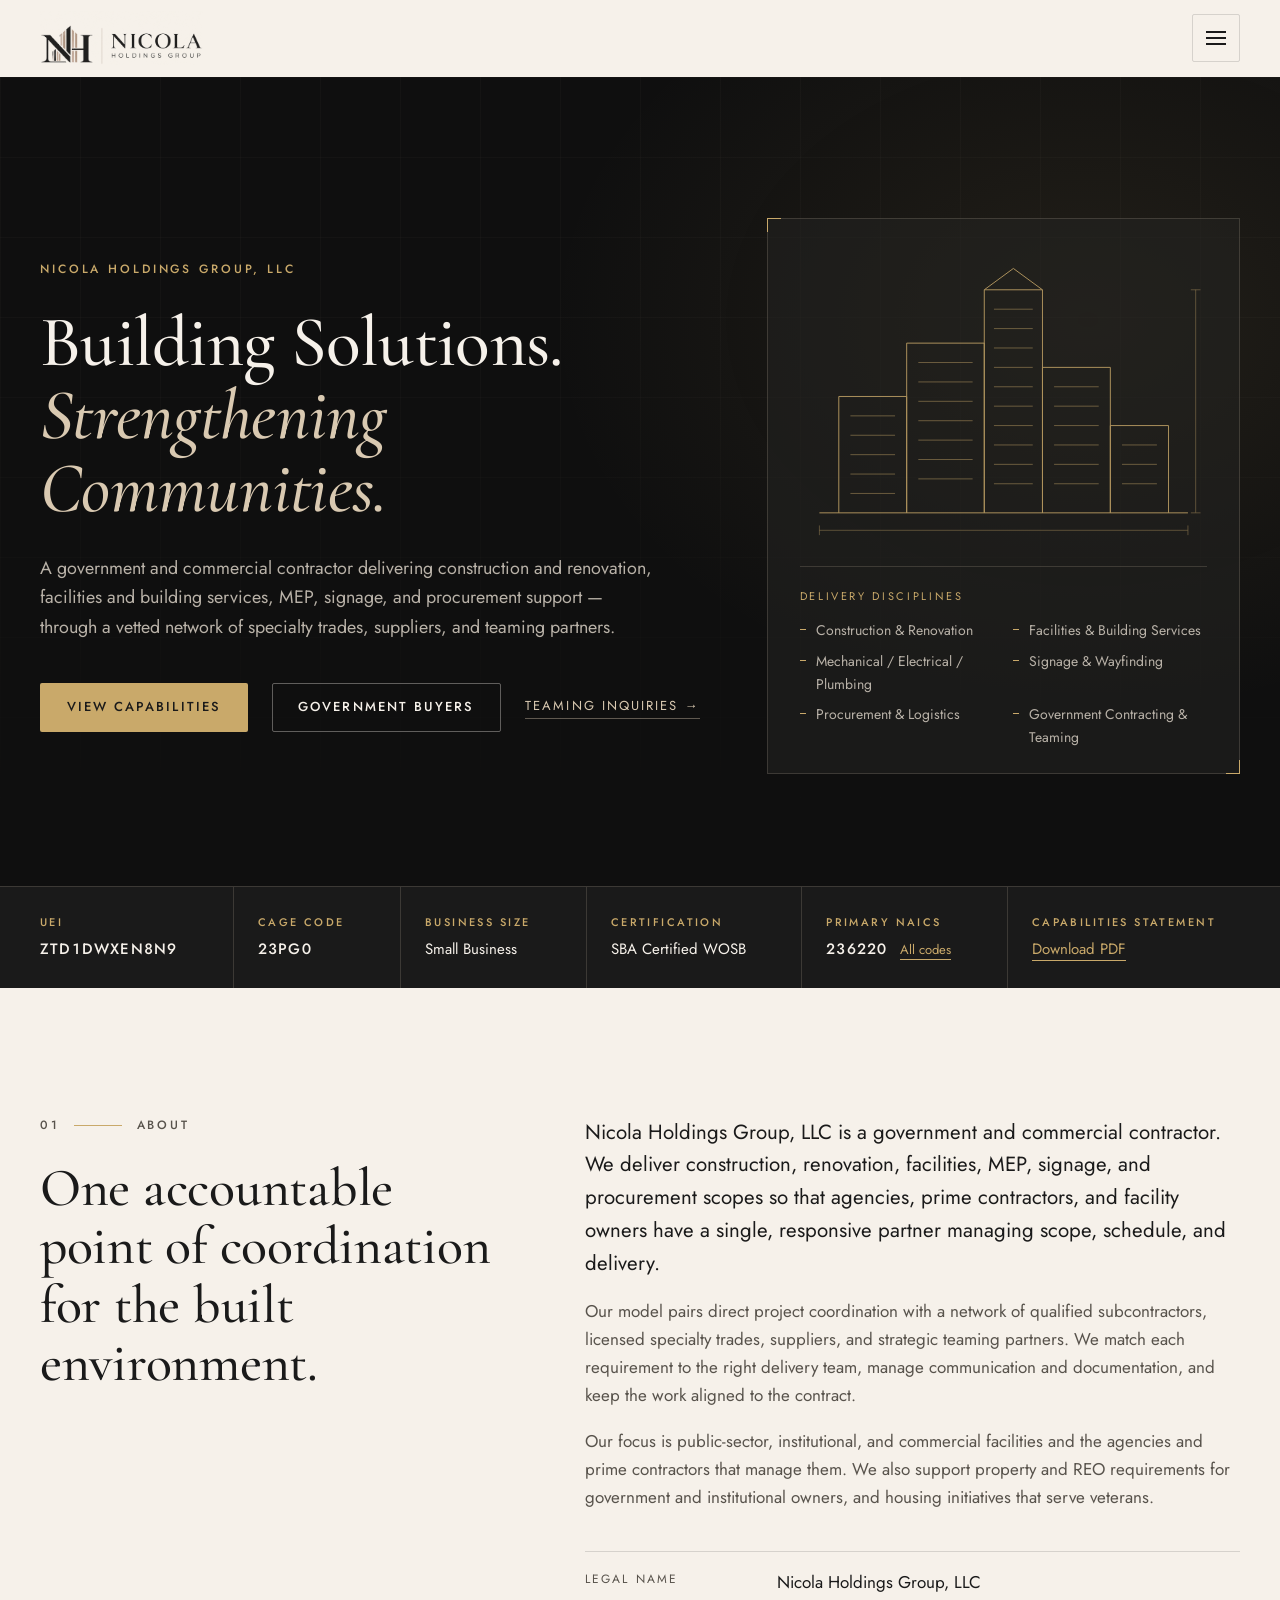
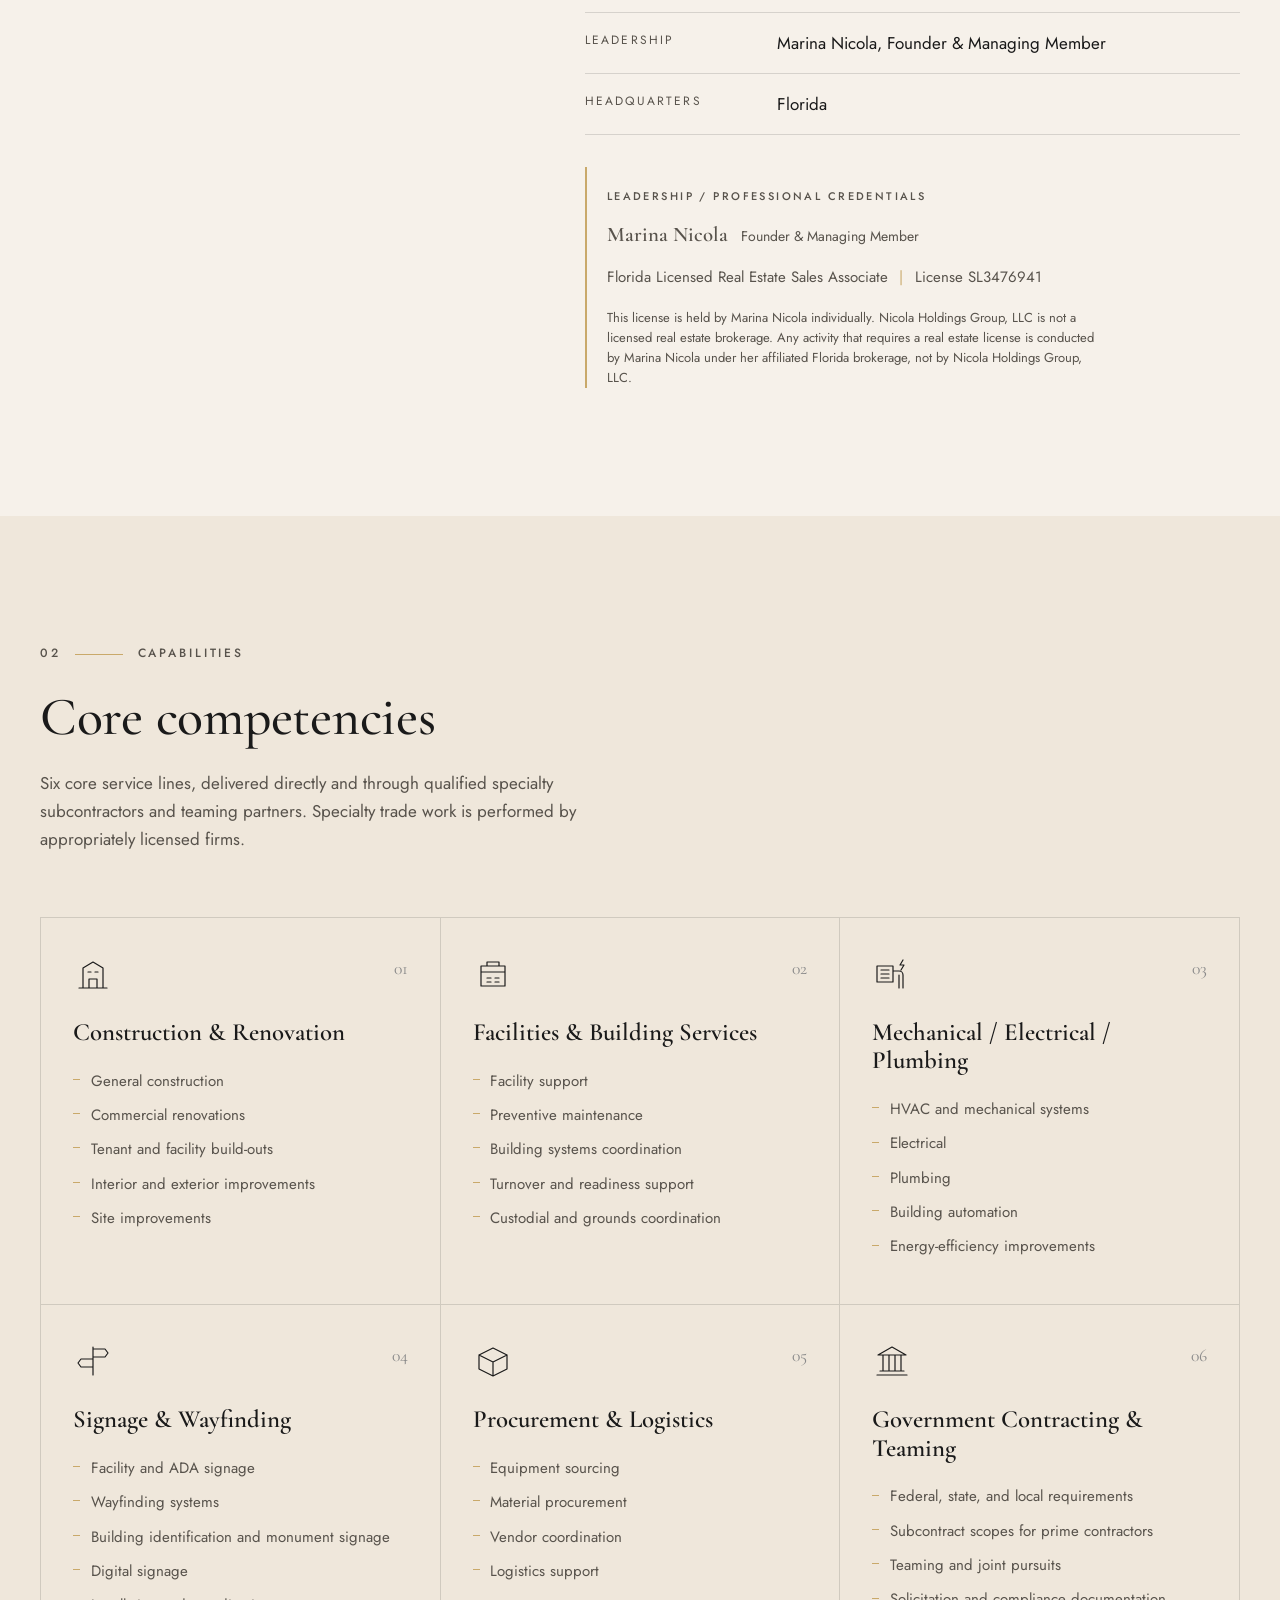
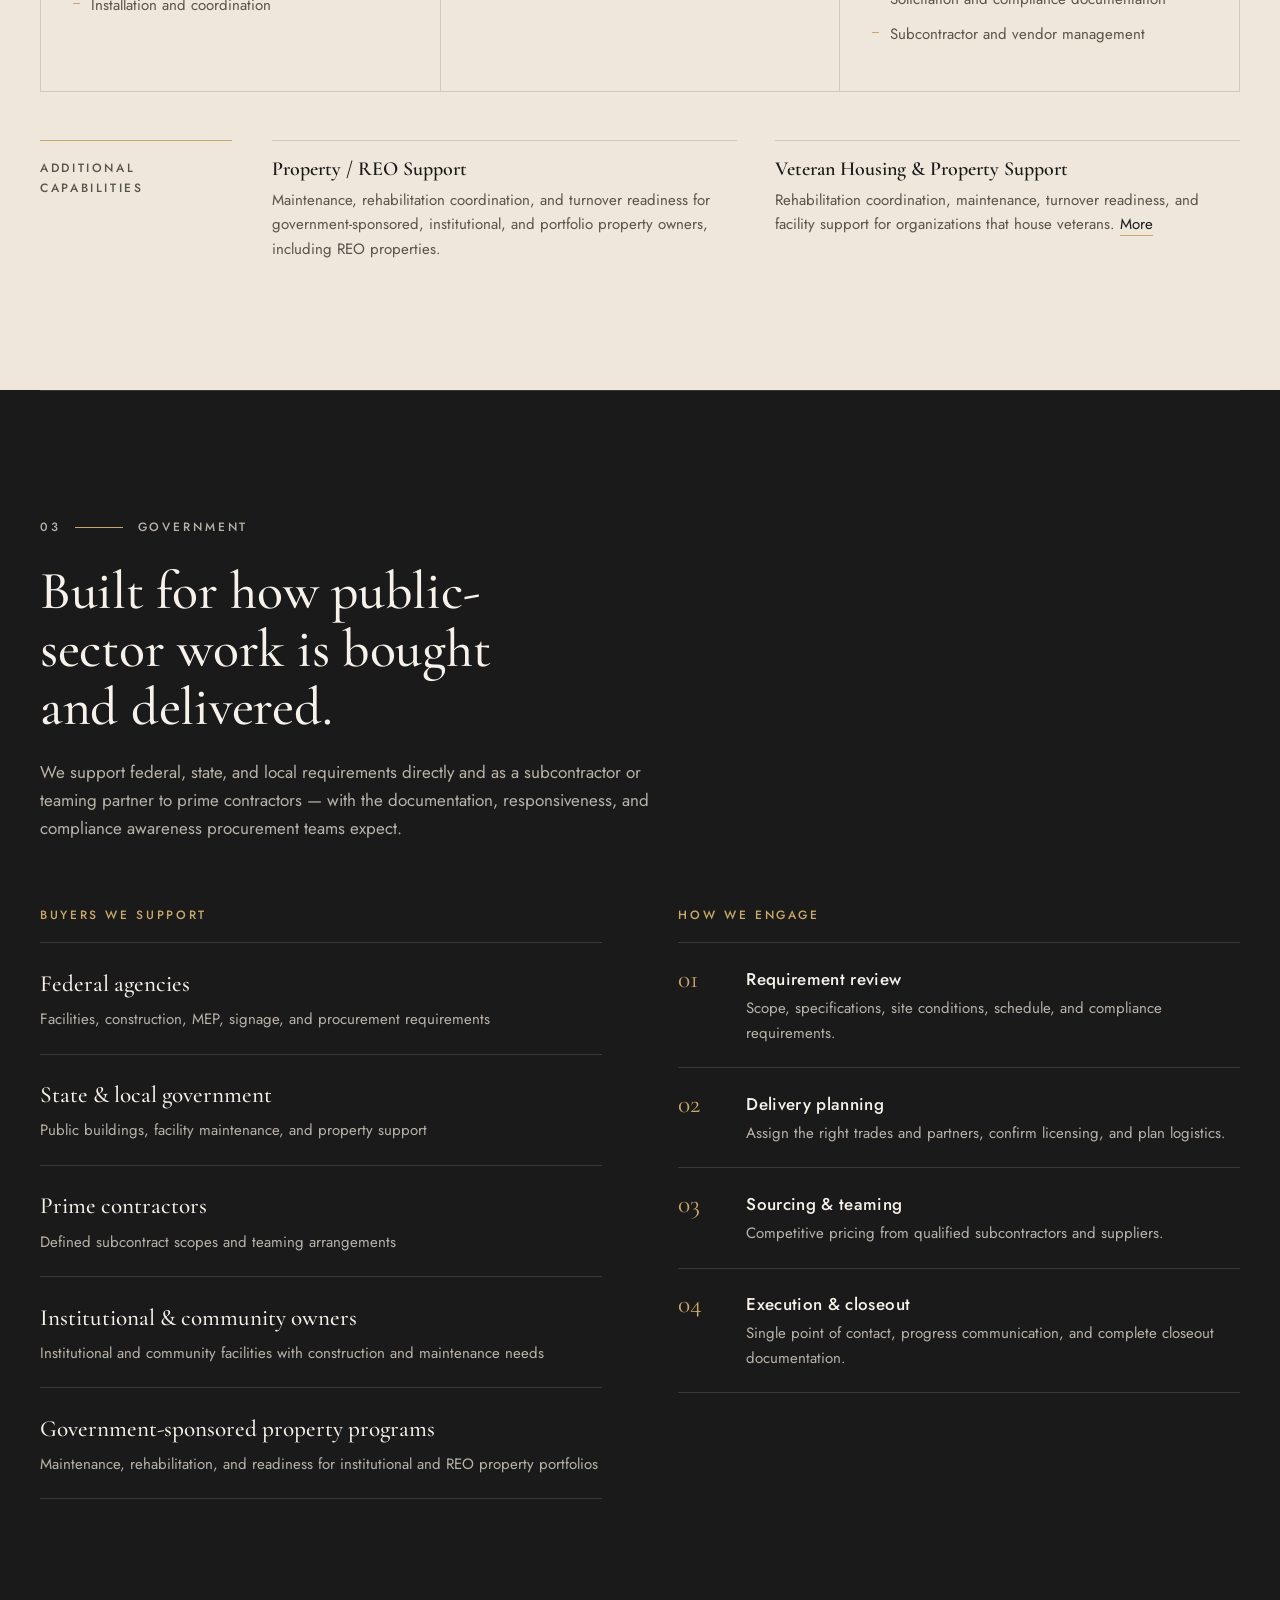
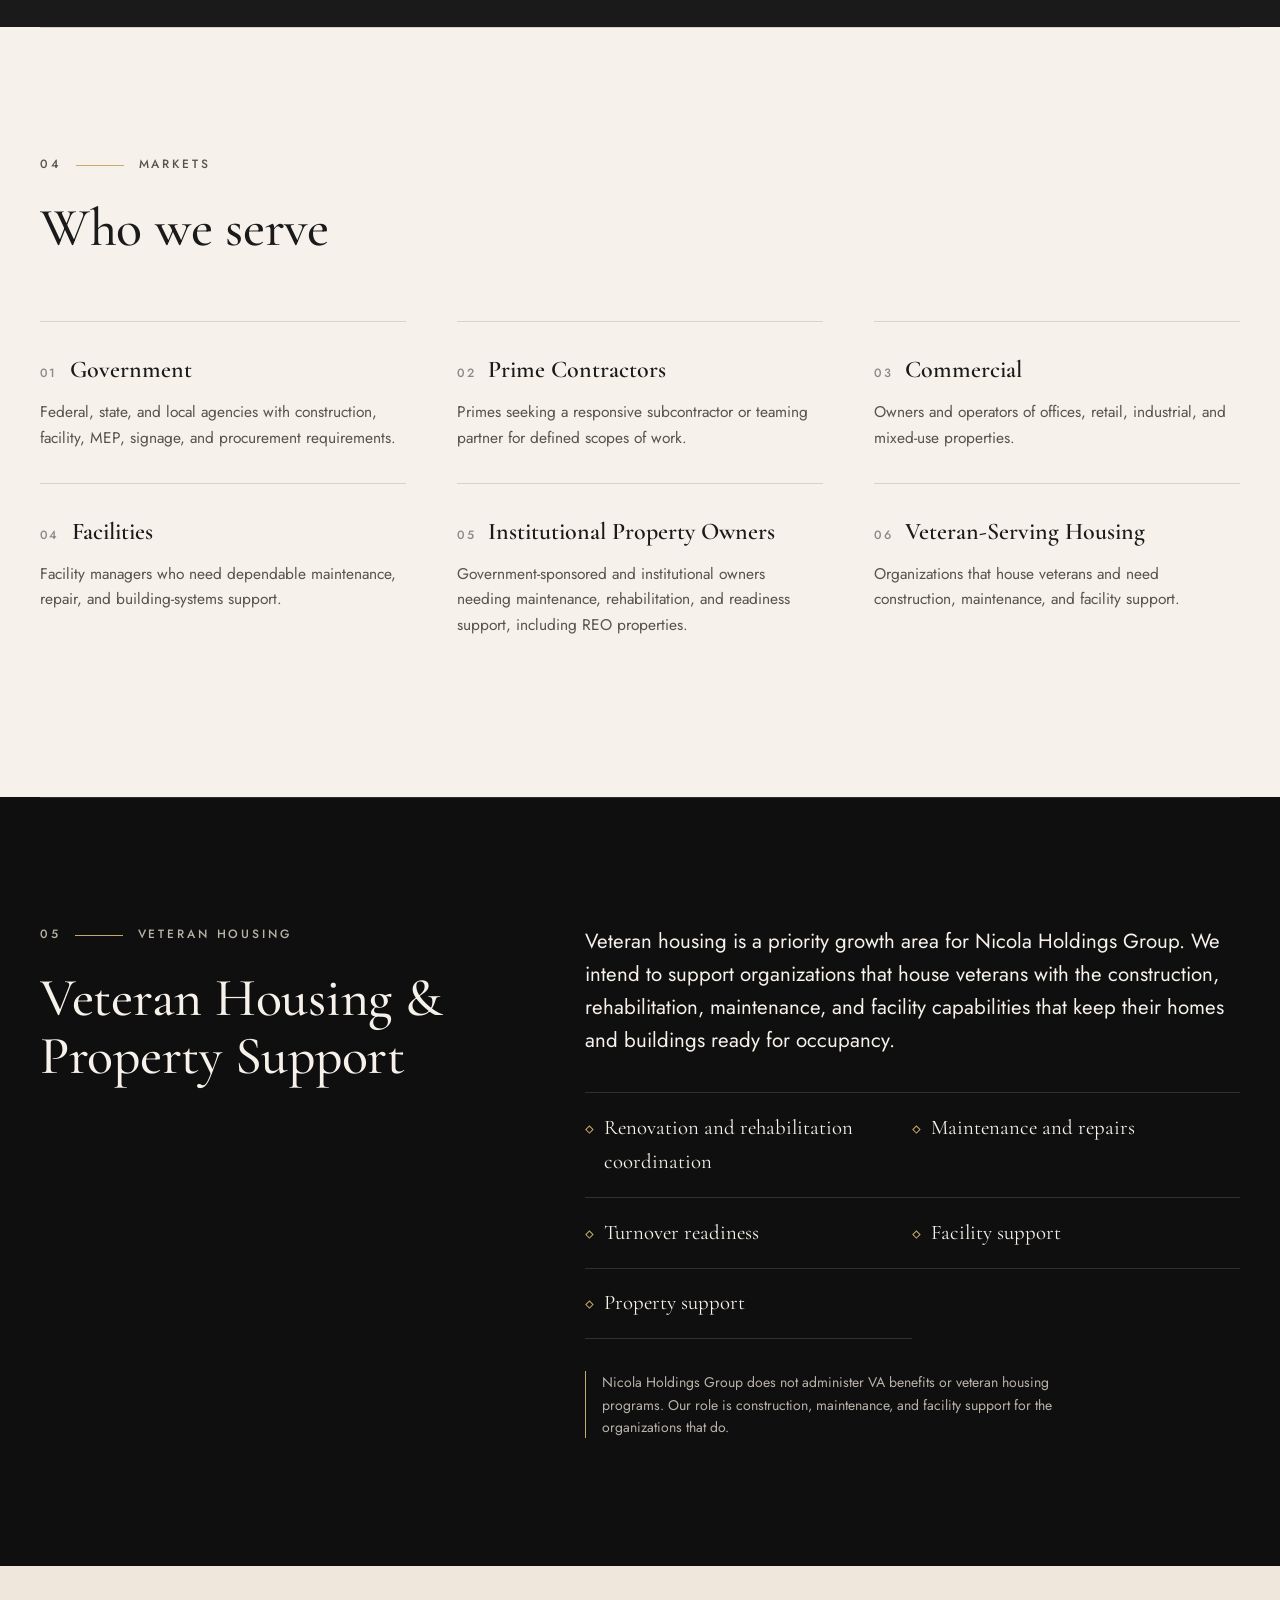
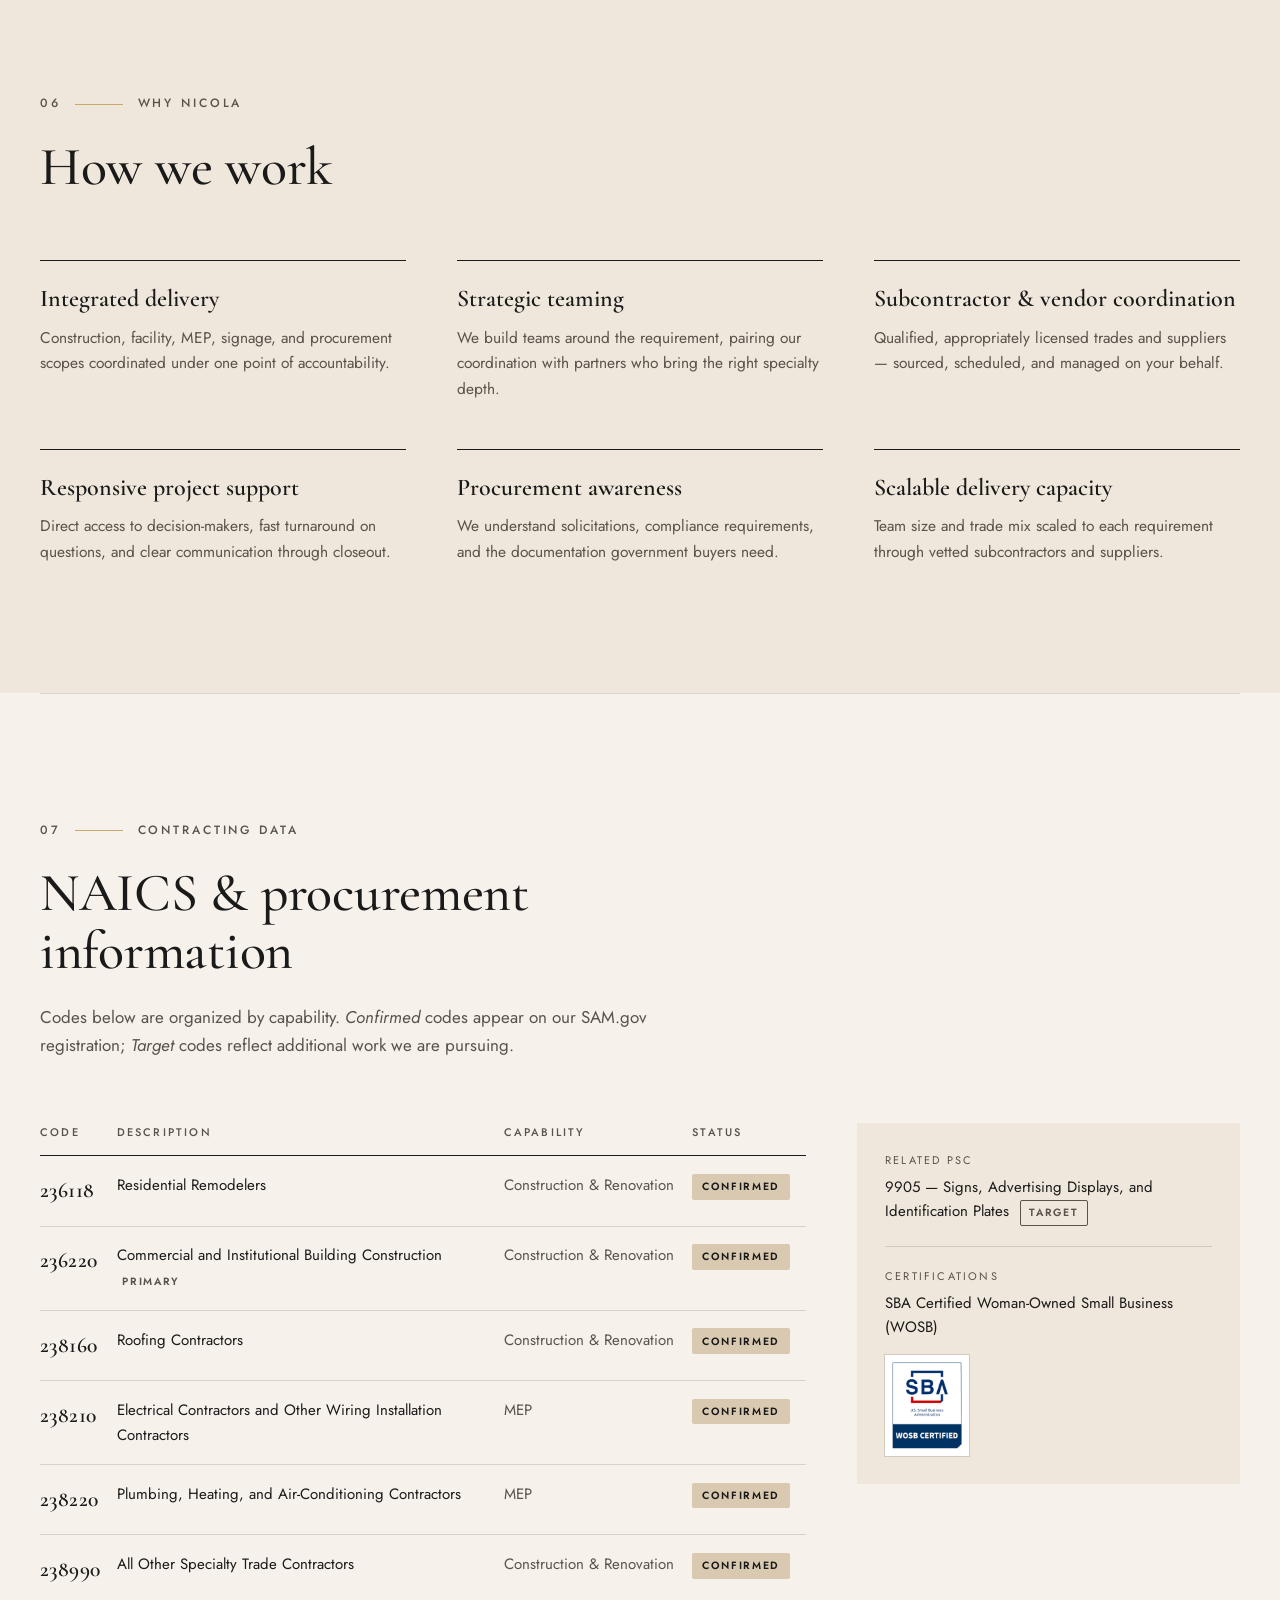
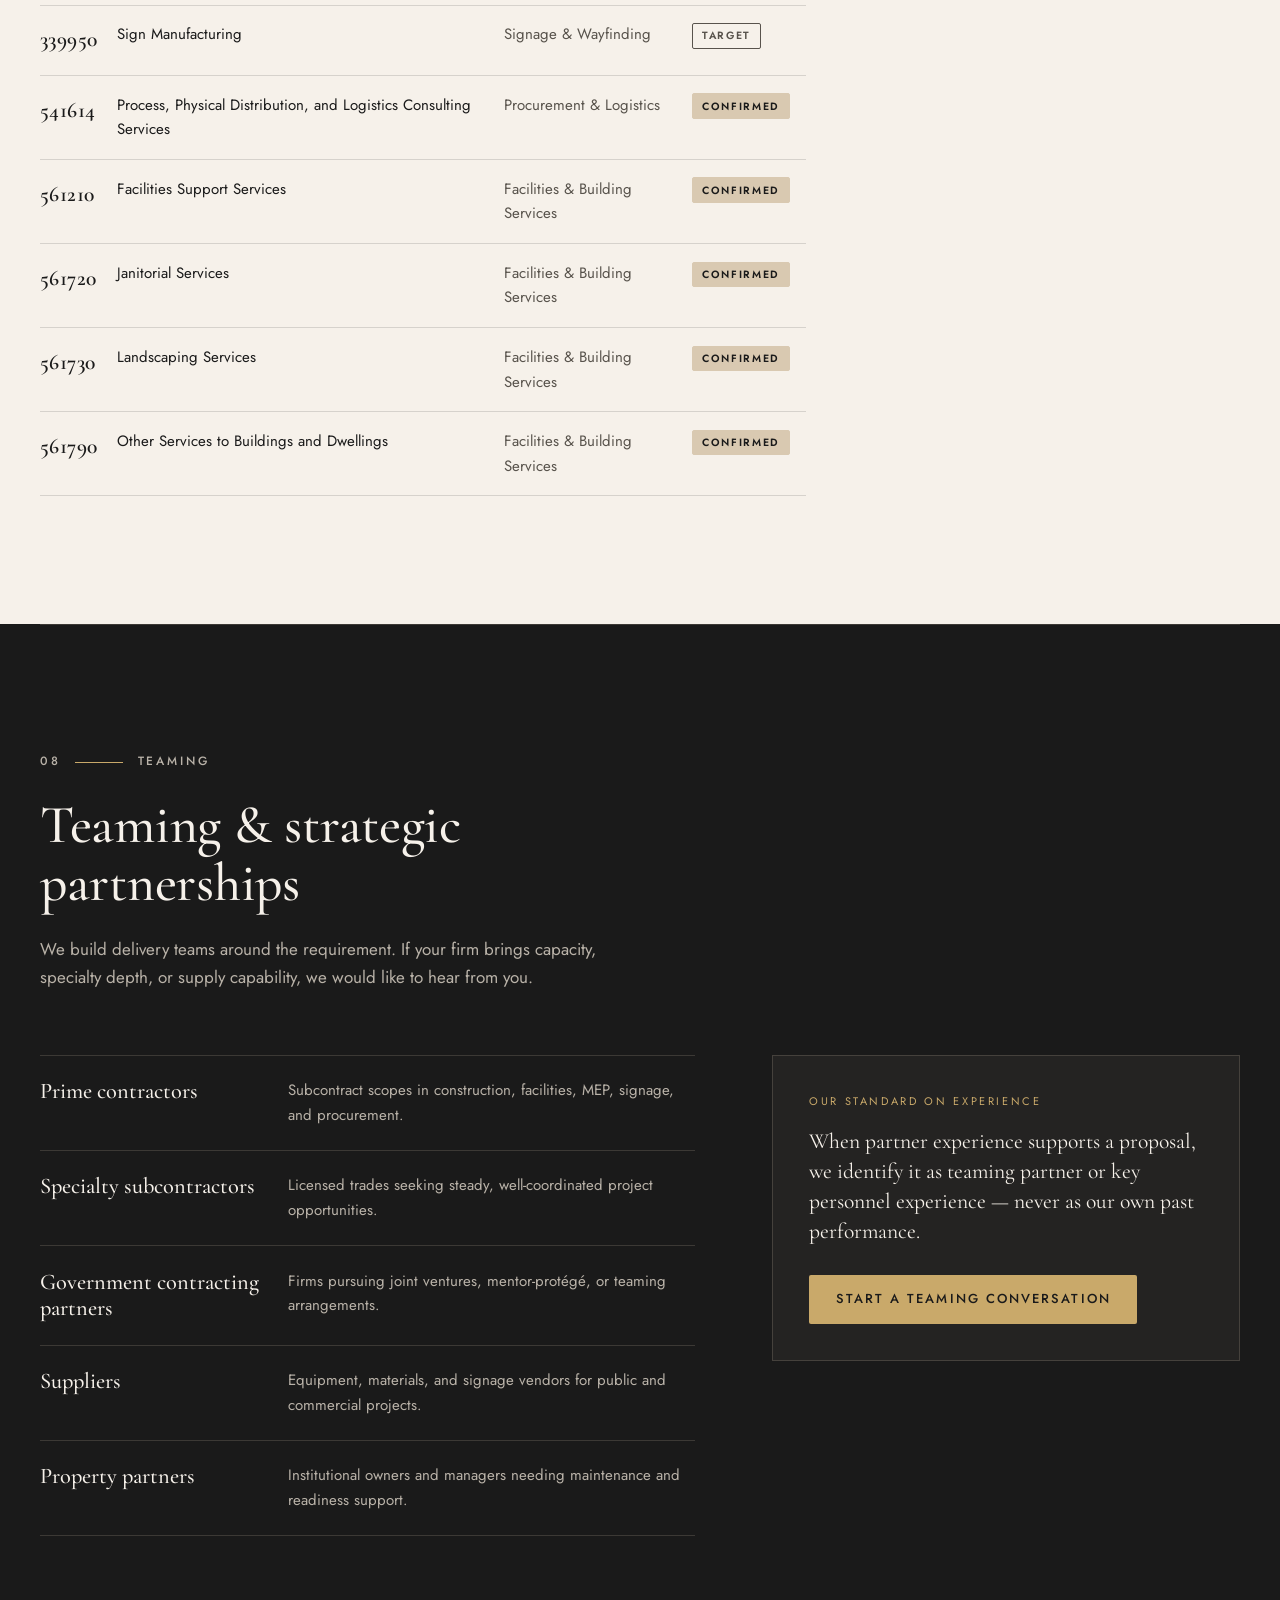
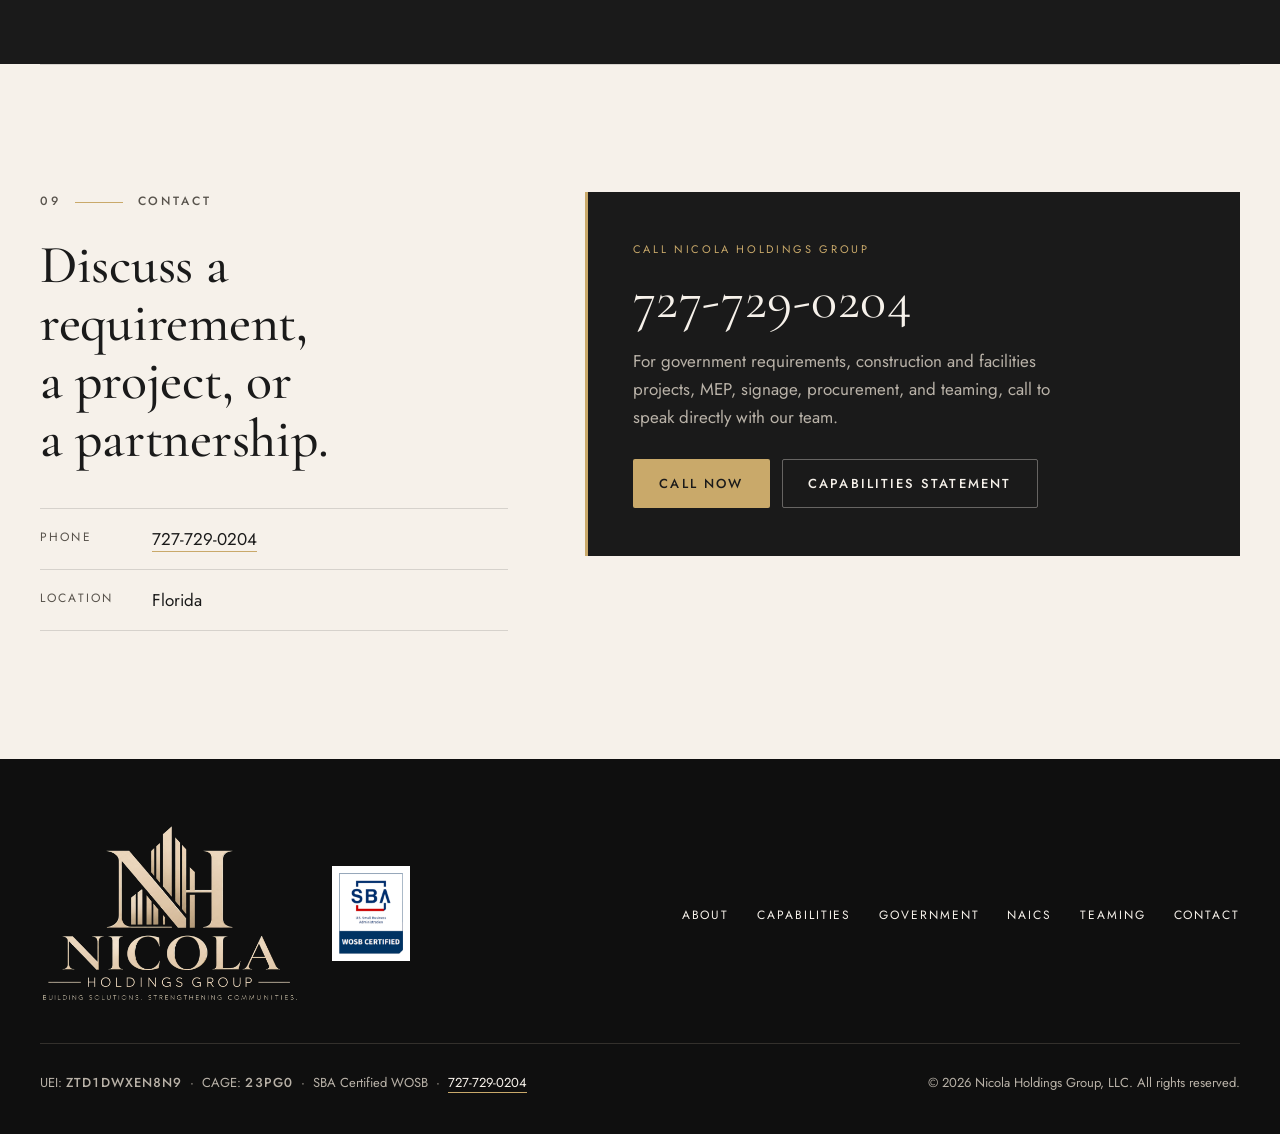
==== commit 2a0bf6ab: "Reposition site around construction, facilities, and government contracting - Nav: removed Real Esta" ====
--- a/index.html
+++ b/index.html
@@ -64,9 +64,8 @@
         <ul class="primary-nav__list">
           <li><a href="#about">About</a></li>
           <li><a href="#capabilities">Capabilities</a></li>
+          <li><a href="#government">Government</a></li>
           <li><a href="#markets">Markets</a></li>
-          <li><a href="#government">Government</a></li>
-          <li><a href="#real-estate">Real Estate / REO</a></li>
           <li><a href="#veteran-housing">Veteran Housing</a></li>
           <li><a href="#teaming">Teaming</a></li>
           <li><a href="#contact">Contact</a></li>
@@ -90,8 +89,8 @@
             <span class="hero__title-accent">Strengthening Communities.</span>
           </h1>
           <p class="hero__lede">
-            A government and commercial contracting company coordinating construction, facility services,
-            building systems, procurement, and property support — delivered through a vetted network of
+            A government and commercial contractor delivering construction and renovation, facilities and
+            building services, MEP, signage, and procurement support — through a vetted network of
             specialty trades, suppliers, and teaming partners.
           </p>
           <div class="hero__actions">
@@ -123,11 +122,11 @@
             <span class="hero__sheet-label">Delivery Disciplines</span>
             <ul class="hero__disciplines">
               <li>Construction &amp; Renovation</li>
-              <li>Facility Services</li>
+              <li>Facilities &amp; Building Services</li>
               <li>Mechanical / Electrical / Plumbing</li>
               <li>Signage &amp; Wayfinding</li>
               <li>Procurement &amp; Logistics</li>
-              <li>Property &amp; REO Support</li>
+              <li>Government Contracting &amp; Teaming</li>
             </ul>
           </figcaption>
         </figure>
@@ -176,10 +175,9 @@
         </header>
         <div class="prose reveal">
           <p class="lead">
-            Nicola Holdings Group, LLC is a diversified government and commercial contracting company.
-            We coordinate construction, facility, property, procurement, and specialty-trade work so that
-            owners, agencies, and prime contractors have a single, responsive partner managing scope,
-            schedule, and delivery.
+            Nicola Holdings Group, LLC is a government and commercial contractor. We deliver construction,
+            renovation, facilities, MEP, signage, and procurement scopes so that agencies, prime contractors,
+            and facility owners have a single, responsive partner managing scope, schedule, and delivery.
           </p>
           <p>
             Our model pairs direct project coordination with a network of qualified subcontractors,
@@ -188,14 +186,26 @@
             the work aligned to the contract.
           </p>
           <p>
-            Our focus areas span commercial and institutional facilities, public-sector requirements,
-            property and REO support, and housing initiatives that serve veterans and their communities.
+            Our focus is public-sector, institutional, and commercial facilities and the agencies and
+            prime contractors that manage them. We also support property and REO requirements for government
+            and institutional owners, and housing initiatives that serve veterans.
           </p>
           <dl class="about-facts">
             <div><dt>Legal name</dt><dd>Nicola Holdings Group, LLC</dd></div>
             <div><dt>Leadership</dt><dd>Marina Nicola, Founder &amp; Managing Member</dd></div>
             <div><dt>Headquarters</dt><dd>Florida</dd></div>
           </dl>
+
+          <aside class="leader-cred" aria-labelledby="leader-cred-title">
+            <p class="leader-cred__label" id="leader-cred-title">Leadership / Professional Credentials</p>
+            <p class="leader-cred__name">Marina Nicola <span>Founder &amp; Managing Member</span></p>
+            <p class="leader-cred__item">Florida Licensed Real Estate Sales Associate <span class="leader-cred__sep" aria-hidden="true">|</span> License SL3476941</p>
+            <p class="leader-cred__note">
+              This license is held by Marina Nicola individually. Nicola Holdings Group, LLC is not a licensed
+              real estate brokerage. Any activity that requires a real estate license is conducted by
+              Marina Nicola under her affiliated Florida brokerage, not by Nicola Holdings Group, LLC.
+            </p>
+          </aside>
         </div>
       </div>
     </section>
@@ -207,7 +217,7 @@
           <p class="section-index">02 <span>Capabilities</span></p>
           <h2 class="section-title" id="capabilities-title">Core competencies</h2>
           <p class="section-intro">
-            Seven service lines, delivered directly and through qualified specialty subcontractors and
+            Six core service lines, delivered directly and through qualified specialty subcontractors and
             teaming partners. Specialty trade work is performed by appropriately licensed firms.
           </p>
         </header>
@@ -229,13 +239,13 @@
           <article class="cap reveal">
             <svg class="cap__icon" viewBox="0 0 40 40" aria-hidden="true"><path d="M8 32h24V12H8zM8 18h24M14 12V8h12v4M14 24h4M22 24h4M14 28h4M22 28h4" /></svg>
             <p class="cap__num">02</p>
-            <h3 class="cap__title">Facility Services</h3>
+            <h3 class="cap__title">Facilities &amp; Building Services</h3>
             <ul class="cap__list">
               <li>Facility support</li>
               <li>Preventive maintenance</li>
-              <li>Property maintenance</li>
+              <li>Building systems coordination</li>
               <li>Turnover and readiness support</li>
-              <li>Building systems coordination</li>
+              <li>Custodial and grounds coordination</li>
             </ul>
           </article>
 
@@ -278,74 +288,47 @@
           </article>
 
           <article class="cap reveal">
-            <svg class="cap__icon" viewBox="0 0 40 40" aria-hidden="true"><path d="M6 20L20 8l14 12M10 17v17h20V17M17 34v-8h6v8" /></svg>
+            <svg class="cap__icon" viewBox="0 0 40 40" aria-hidden="true"><path d="M5 34h30M8 30h24M20 6l14 8H6zM9 14h22M11 14v16M17 14v16M23 14v16M29 14v16" /></svg>
             <p class="cap__num">06</p>
-            <h3 class="cap__title">Real Estate / REO</h3>
+            <h3 class="cap__title">Government Contracting &amp; Teaming</h3>
             <ul class="cap__list">
-              <li>Property support</li>
-              <li>REO-related coordination</li>
-              <li>Property sourcing support</li>
-              <li>Asset and property support</li>
-              <li>Rehabilitation coordination</li>
-            </ul>
-          </article>
-
-          <article class="cap cap--feature reveal">
-            <svg class="cap__icon" viewBox="0 0 40 40" aria-hidden="true"><path d="M6 20L20 8l14 12M10 17v17h20V17M20 21l1.8 3.6 4 .6-2.9 2.8.7 4-3.6-1.9-3.6 1.9.7-4-2.9-2.8 4-.6z" /></svg>
-            <p class="cap__num">07</p>
-            <h3 class="cap__title">Veteran Housing &amp; Property Support</h3>
-            <ul class="cap__list">
-              <li>Property sourcing support</li>
-              <li>Rehabilitation coordination</li>
-              <li>Maintenance and turnover readiness</li>
-              <li>Facility and property support for veteran-serving housing initiatives</li>
-            </ul>
-          </article>
-        </div>
-      </div>
-    </section>
-
-    <!-- ============ 6. MARKETS ============ -->
-    <section class="section section--cream" id="markets" aria-labelledby="markets-title">
-      <div class="container">
-        <header class="section-head section-head--wide">
-          <p class="section-index">03 <span>Markets</span></p>
-          <h2 class="section-title" id="markets-title">Who we serve</h2>
-        </header>
-        <ol class="markets">
-          <li class="market reveal">
-            <h3>Government</h3>
-            <p>Federal, state, and local agencies with construction, facility, signage, and procurement requirements.</p>
-          </li>
-          <li class="market reveal">
-            <h3>Commercial</h3>
-            <p>Owners and operators of offices, retail, industrial, and mixed-use properties.</p>
-          </li>
-          <li class="market reveal">
-            <h3>Facilities</h3>
-            <p>Facility managers who need dependable maintenance, repair, and building-systems support.</p>
-          </li>
-          <li class="market reveal">
-            <h3>Property / REO</h3>
-            <p>Asset holders and property owners needing property support, readiness, and rehabilitation coordination.</p>
-          </li>
-          <li class="market reveal">
-            <h3>Veteran-Serving Housing</h3>
-            <p>Organizations and initiatives that provide housing to veterans and need property and facility support.</p>
-          </li>
-          <li class="market reveal">
-            <h3>Prime Contractors</h3>
-            <p>Primes seeking a responsive subcontractor or teaming partner for defined scopes of work.</p>
-          </li>
-        </ol>
-      </div>
-    </section>
-
-    <!-- ============ 7. GOVERNMENT CONTRACTING ============ -->
+              <li>Federal, state, and local requirements</li>
+              <li>Subcontract scopes for prime contractors</li>
+              <li>Teaming and joint pursuits</li>
+              <li>Solicitation and compliance documentation</li>
+              <li>Subcontractor and vendor management</li>
+            </ul>
+          </article>
+        </div>
+
+        <div class="cap-secondary">
+          <p class="cap-secondary__label">Additional capabilities</p>
+          <div class="cap-secondary__grid">
+            <article class="cap-sm reveal">
+              <h3 class="cap-sm__title">Property / REO Support</h3>
+              <p class="cap-sm__text">
+                Maintenance, rehabilitation coordination, and turnover readiness for government-sponsored,
+                institutional, and portfolio property owners, including REO properties.
+              </p>
+            </article>
+            <article class="cap-sm reveal">
+              <h3 class="cap-sm__title">Veteran Housing &amp; Property Support</h3>
+              <p class="cap-sm__text">
+                Rehabilitation coordination, maintenance, turnover readiness, and facility support for
+                organizations that house veterans. <a class="cap-sm__link" href="#veteran-housing">More</a>
+              </p>
+            </article>
+          </div>
+        </div>
+        </div>
+      </div>
+    </section>
+
+    <!-- ============ 6. GOVERNMENT CONTRACTING ============ -->
     <section class="section section--dark" id="government" aria-labelledby="government-title">
       <div class="container">
         <header class="section-head section-head--wide">
-          <p class="section-index section-index--light">04 <span>Government</span></p>
+          <p class="section-index section-index--light">03 <span>Government</span></p>
           <h2 class="section-title" id="government-title">Built for how public-sector work is bought and delivered.</h2>
           <p class="section-intro">
             We support federal, state, and local requirements directly and as a subcontractor or teaming
@@ -362,6 +345,7 @@
               <li><strong>State &amp; local government</strong><span>Public buildings, facility maintenance, and property support</span></li>
               <li><strong>Prime contractors</strong><span>Defined subcontract scopes and teaming arrangements</span></li>
               <li><strong>Institutional &amp; community owners</strong><span>Institutional and community facilities with construction and maintenance needs</span></li>
+              <li><strong>Government-sponsored property programs</strong><span>Maintenance, rehabilitation, and readiness for institutional and REO property portfolios</span></li>
             </ul>
           </div>
 
@@ -390,70 +374,75 @@
       </div>
     </section>
 
-    <!-- ============ 8. REAL ESTATE / REO ============ -->
-    <section class="section section--cream" id="real-estate" aria-labelledby="realestate-title">
-      <div class="container split">
-        <header class="section-head">
-          <p class="section-index">05 <span>Real Estate / REO</span></p>
-          <h2 class="section-title" id="realestate-title">Property insight joined with construction capability.</h2>
-        </header>
-        <div class="reveal">
-          <div class="prose">
-            <p class="lead">
-              We support property owners and asset holders with property support, REO-related coordination,
-              property sourcing support, and rehabilitation coordination — connecting real estate
-              perspective to the construction and maintenance work that makes a property ready.
-            </p>
-          </div>
-
-          <aside class="credential-card" aria-label="Professional real estate credential">
-            <p class="credential-card__label">Individual Professional Credential</p>
-            <p class="credential-card__name">Marina Nicola</p>
-            <p class="credential-card__cred">Florida Licensed Real Estate Sales Associate <span class="credential-card__sep" aria-hidden="true">|</span> <span class="credential-card__lic">License SL3476941</span></p>
-          </aside>
-
-          <p class="disclosure">
-            This license is held by Marina Nicola individually. Nicola Holdings Group, LLC is not a licensed
-            real estate brokerage. Any activity that requires a real estate license is conducted by
-            Marina Nicola under her affiliated Florida brokerage, not by Nicola Holdings Group, LLC.
-          </p>
-        </div>
-      </div>
-    </section>
-
-    <!-- ============ 9. VETERAN HOUSING ============ -->
+    <!-- ============ 7. MARKETS ============ -->
+    <section class="section section--cream" id="markets" aria-labelledby="markets-title">
+      <div class="container">
+        <header class="section-head section-head--wide">
+          <p class="section-index">04 <span>Markets</span></p>
+          <h2 class="section-title" id="markets-title">Who we serve</h2>
+        </header>
+        <ol class="markets">
+          <li class="market reveal">
+            <h3>Government</h3>
+            <p>Federal, state, and local agencies with construction, facility, MEP, signage, and procurement requirements.</p>
+          </li>
+          <li class="market reveal">
+            <h3>Prime Contractors</h3>
+            <p>Primes seeking a responsive subcontractor or teaming partner for defined scopes of work.</p>
+          </li>
+          <li class="market reveal">
+            <h3>Commercial</h3>
+            <p>Owners and operators of offices, retail, industrial, and mixed-use properties.</p>
+          </li>
+          <li class="market reveal">
+            <h3>Facilities</h3>
+            <p>Facility managers who need dependable maintenance, repair, and building-systems support.</p>
+          </li>
+          <li class="market reveal">
+            <h3>Institutional Property Owners</h3>
+            <p>Government-sponsored and institutional owners needing maintenance, rehabilitation, and readiness support, including REO properties.</p>
+          </li>
+          <li class="market reveal">
+            <h3>Veteran-Serving Housing</h3>
+            <p>Organizations that house veterans and need construction, maintenance, and facility support.</p>
+          </li>
+        </ol>
+      </div>
+    </section>
+
+    <!-- ============ 8. VETERAN HOUSING ============ -->
     <section class="section section--charcoal-band" id="veteran-housing" aria-labelledby="veteran-title">
       <div class="container split split--reverse">
         <header class="section-head">
-          <p class="section-index section-index--light">06 <span>Veteran Housing</span></p>
+          <p class="section-index section-index--light">05 <span>Veteran Housing</span></p>
           <h2 class="section-title" id="veteran-title">Veteran Housing &amp; Property Support</h2>
         </header>
         <div class="reveal">
           <p class="lead lead--light">
             Veteran housing is a priority growth area for Nicola Holdings Group. We intend to support
-            organizations and initiatives that house veterans by applying our property, construction,
-            maintenance, and facility capabilities to the homes and buildings they depend on.
+            organizations that house veterans with the construction, rehabilitation, maintenance, and
+            facility capabilities that keep their homes and buildings ready for occupancy.
           </p>
           <ul class="vet-list">
-            <li><span>Property sourcing support</span></li>
-            <li><span>Rehabilitation coordination</span></li>
-            <li><span>Property maintenance</span></li>
+            <li><span>Renovation and rehabilitation coordination</span></li>
+            <li><span>Maintenance and repairs</span></li>
             <li><span>Turnover readiness</span></li>
-            <li><span>Facility and property support</span></li>
+            <li><span>Facility support</span></li>
+            <li><span>Property support</span></li>
           </ul>
           <p class="disclosure disclosure--light">
             Nicola Holdings Group does not administer VA benefits or veteran housing programs. Our role is
-            property, construction, and facility support for the organizations that do.
-          </p>
-        </div>
-      </div>
-    </section>
-
-    <!-- ============ 10. DIFFERENTIATORS ============ -->
+            construction, maintenance, and facility support for the organizations that do.
+          </p>
+        </div>
+      </div>
+    </section>
+
+    <!-- ============ 9. DIFFERENTIATORS ============ -->
     <section class="section section--paper" id="differentiators" aria-labelledby="diff-title">
       <div class="container">
         <header class="section-head section-head--wide">
-          <p class="section-index">07 <span>Why Nicola</span></p>
+          <p class="section-index">06 <span>Why Nicola</span></p>
           <h2 class="section-title" id="diff-title">How we work</h2>
         </header>
         <div class="diff-grid">
@@ -478,18 +467,18 @@
             <p>We understand solicitations, compliance requirements, and the documentation government buyers need.</p>
           </article>
           <article class="diff reveal">
-            <h3>Property + construction perspective</h3>
-            <p>Real estate insight informs how we plan rehabilitation, readiness, and maintenance work.</p>
-          </article>
-        </div>
-      </div>
-    </section>
-
-    <!-- ============ 11. NAICS / PROCUREMENT DATA ============ -->
+            <h3>Scalable delivery capacity</h3>
+            <p>Team size and trade mix scaled to each requirement through vetted subcontractors and suppliers.</p>
+          </article>
+        </div>
+      </div>
+    </section>
+
+    <!-- ============ 10. NAICS / PROCUREMENT DATA ============ -->
     <section class="section section--cream" id="naics" aria-labelledby="naics-title">
       <div class="container">
         <header class="section-head section-head--wide">
-          <p class="section-index">08 <span>Contracting Data</span></p>
+          <p class="section-index">07 <span>Contracting Data</span></p>
           <h2 class="section-title" id="naics-title">NAICS &amp; procurement information</h2>
           <p class="section-intro">
             Codes below are organized by capability. <em>Confirmed</em> codes appear on our SAM.gov
@@ -504,7 +493,7 @@
               <tr><th scope="col">Code</th><th scope="col">Description</th><th scope="col">Capability</th><th scope="col">Status</th></tr>
             </thead>
             <tbody>
-              <tr><td class="naics__code">236118</td><td>Residential Remodelers</td><td>Real Estate / REO &amp; Veteran Housing</td><td><span class="status status--confirmed">Confirmed</span></td></tr>
+              <tr><td class="naics__code">236118</td><td>Residential Remodelers</td><td>Construction &amp; Renovation</td><td><span class="status status--confirmed">Confirmed</span></td></tr>
               <tr><td class="naics__code">236220</td><td>Commercial and Institutional Building Construction <span class="naics__primary">Primary</span></td><td>Construction &amp; Renovation</td><td><span class="status status--confirmed">Confirmed</span></td></tr>
               <tr><td class="naics__code">238160</td><td>Roofing Contractors</td><td>Construction &amp; Renovation</td><td><span class="status status--confirmed">Confirmed</span></td></tr>
               <tr><td class="naics__code">238210</td><td>Electrical Contractors and Other Wiring Installation Contractors</td><td>MEP</td><td><span class="status status--confirmed">Confirmed</span></td></tr>
@@ -512,10 +501,10 @@
               <tr><td class="naics__code">238990</td><td>All Other Specialty Trade Contractors</td><td>Construction &amp; Renovation</td><td><span class="status status--confirmed">Confirmed</span></td></tr>
               <tr><td class="naics__code">339950</td><td>Sign Manufacturing</td><td>Signage &amp; Wayfinding</td><td><span class="status status--target">Target</span></td></tr>
               <tr><td class="naics__code">541614</td><td>Process, Physical Distribution, and Logistics Consulting Services</td><td>Procurement &amp; Logistics</td><td><span class="status status--confirmed">Confirmed</span></td></tr>
-              <tr><td class="naics__code">561210</td><td>Facilities Support Services</td><td>Facility Services</td><td><span class="status status--confirmed">Confirmed</span></td></tr>
-              <tr><td class="naics__code">561720</td><td>Janitorial Services</td><td>Facility Services</td><td><span class="status status--confirmed">Confirmed</span></td></tr>
-              <tr><td class="naics__code">561730</td><td>Landscaping Services</td><td>Facility Services</td><td><span class="status status--confirmed">Confirmed</span></td></tr>
-              <tr><td class="naics__code">561790</td><td>Other Services to Buildings and Dwellings</td><td>Property &amp; Facility Services</td><td><span class="status status--confirmed">Confirmed</span></td></tr>
+              <tr><td class="naics__code">561210</td><td>Facilities Support Services</td><td>Facilities &amp; Building Services</td><td><span class="status status--confirmed">Confirmed</span></td></tr>
+              <tr><td class="naics__code">561720</td><td>Janitorial Services</td><td>Facilities &amp; Building Services</td><td><span class="status status--confirmed">Confirmed</span></td></tr>
+              <tr><td class="naics__code">561730</td><td>Landscaping Services</td><td>Facilities &amp; Building Services</td><td><span class="status status--confirmed">Confirmed</span></td></tr>
+              <tr><td class="naics__code">561790</td><td>Other Services to Buildings and Dwellings</td><td>Facilities &amp; Building Services</td><td><span class="status status--confirmed">Confirmed</span></td></tr>
             </tbody>
           </table>
 
@@ -527,11 +516,11 @@
       </div>
     </section>
 
-    <!-- ============ 12. TEAMING ============ -->
+    <!-- ============ 11. TEAMING ============ -->
     <section class="section section--dark" id="teaming" aria-labelledby="teaming-title">
       <div class="container">
         <header class="section-head section-head--wide">
-          <p class="section-index section-index--light">09 <span>Teaming</span></p>
+          <p class="section-index section-index--light">08 <span>Teaming</span></p>
           <h2 class="section-title" id="teaming-title">Teaming &amp; strategic partnerships</h2>
           <p class="section-intro">
             We build delivery teams around the requirement. If your firm brings capacity, specialty
@@ -543,9 +532,9 @@
           <ul class="teaming__list">
             <li class="reveal"><h3>Prime contractors</h3><p>Subcontract scopes in construction, facilities, MEP, signage, and procurement.</p></li>
             <li class="reveal"><h3>Specialty subcontractors</h3><p>Licensed trades seeking steady, well-coordinated project opportunities.</p></li>
-            <li class="reveal"><h3>Property partners</h3><p>Owners, managers, and asset holders needing property and readiness support.</p></li>
+            <li class="reveal"><h3>Government contracting partners</h3><p>Firms pursuing joint ventures, mentor-protégé, or teaming arrangements.</p></li>
             <li class="reveal"><h3>Suppliers</h3><p>Equipment, materials, and signage vendors for public and commercial projects.</p></li>
-            <li class="reveal"><h3>Government contracting partners</h3><p>Firms pursuing joint ventures, mentor-protégé, or teaming arrangements.</p></li>
+            <li class="reveal"><h3>Property partners</h3><p>Institutional owners and managers needing maintenance and readiness support.</p></li>
           </ul>
 
           <aside class="teaming__note reveal">
@@ -560,11 +549,11 @@
       </div>
     </section>
 
-    <!-- ============ 13. CONTACT ============ -->
+    <!-- ============ 12. CONTACT ============ -->
     <section class="section section--cream contact" id="contact" aria-labelledby="contact-title">
       <div class="container split">
         <header class="section-head">
-          <p class="section-index">10 <span>Contact</span></p>
+          <p class="section-index">09 <span>Contact</span></p>
           <h2 class="section-title" id="contact-title">Discuss a requirement, a project, or a partnership.</h2>
           <dl class="contact__details">
             <div><dt>Phone</dt><dd><a class="contact__link" href="tel:+17277290204">727-729-0204</a></dd></div>
@@ -581,8 +570,8 @@
           <p class="contact-call__label">Call Nicola Holdings Group</p>
           <a class="contact-call__number" href="tel:+17277290204">727-729-0204</a>
           <p class="contact-call__text">
-            For government requirements, commercial projects, teaming, real estate / REO, and veteran
-            housing support, call to speak directly with our team.
+            For government requirements, construction and facilities projects, MEP, signage, procurement,
+            and teaming, call to speak directly with our team.
           </p>
           <div class="contact-call__actions">
             <a class="btn btn--gold" href="tel:+17277290204">Call Now</a>
@@ -610,9 +599,9 @@
               <option>Government requirement</option>
               <option>Commercial project</option>
               <option>Teaming / subcontracting</option>
-              <option>Real estate / REO</option>
+              <option>Supplier / vendor</option>
+              <option>Property / REO support</option>
               <option>Veteran housing support</option>
-              <option>Supplier / vendor</option>
               <option>Other</option>
             </select>
           </div>
@@ -629,7 +618,7 @@
     </section>
   </main>
 
-  <!-- ============ 14. FOOTER ============ -->
+  <!-- ============ 13. FOOTER ============ -->
   <footer class="site-footer">
     <div class="container site-footer__inner">
       <div class="site-footer__brand">
--- a/assets/css/styles.css
+++ b/assets/css/styles.css
@@ -349,28 +349,26 @@
 .cap__list { margin-top: 1.1rem; }
 .cap__list li { position: relative; padding: .3rem 0 .3rem 1.1rem; font-size: .9375rem; color: var(--ink-muted); }
 .cap__list li::before { content: ""; position: absolute; left: 0; top: 1em; width: 7px; height: 1px; background: var(--gold); }
-.cap--feature {
-  grid-column: 1 / -1; background: var(--charcoal); color: var(--on-dark);
-  display: grid; grid-template-columns: 1fr 2fr; gap: 0 3rem; align-items: start;
-}
-.cap--feature .cap__title { margin-top: 1.5rem; font-size: 1.85rem; }
-.cap--feature .cap__list { grid-column: 2; grid-row: 1 / span 3; align-self: end; margin-top: 0; padding-right: 2.5rem; }
-.cap--feature .cap__num { color: var(--beige); }
-.cap--feature:hover { background: var(--charcoal-2); }
-.cap--feature .cap__icon { stroke: var(--gold); }
-.cap--feature .cap__list { columns: 2; column-gap: 2rem; }
-.cap--feature .cap__list li { color: var(--on-dark-muted); break-inside: avoid; }
 @media (max-width: 960px) {
   .cap-grid { grid-template-columns: repeat(2, 1fr); }
-  .cap--feature { grid-template-columns: 1fr; }
-  .cap--feature .cap__list { grid-column: auto; grid-row: auto; margin-top: 1.1rem; }
 }
 @media (max-width: 620px) {
   .cap-grid { grid-template-columns: 1fr; }
-  .cap--feature .cap__list { columns: 1; }
   .cap { padding: 1.9rem 1.5rem 2.1rem; }
   .cap__num { right: 1.5rem; top: 1.9rem; }
 }
+
+/* Secondary capabilities (lighter weight than the core grid) */
+.cap-secondary { margin-top: clamp(2.25rem, 4vw, 3rem); display: grid; grid-template-columns: 12rem 1fr; gap: 1.5rem 2.5rem; align-items: start; }
+.cap-secondary__label { font-size: .75rem; font-weight: 500; letter-spacing: .22em; text-transform: uppercase; color: var(--ink-muted); padding-top: 1.1rem; border-top: 1px solid var(--gold); }
+.cap-secondary__grid { display: grid; grid-template-columns: 1fr 1fr; gap: 0 clamp(1.5rem, 3vw, 2.5rem); }
+.cap-sm { padding-top: 1rem; border-top: 1px solid var(--rule-light); }
+.cap-sm__title { font-family: var(--font-display); font-weight: 600; font-size: 1.25rem; line-height: 1.2; }
+.cap-sm__text { margin-top: .4rem; font-size: .9375rem; color: var(--ink-muted); }
+.cap-sm__link { color: var(--ink); text-decoration: none; border-bottom: 1px solid var(--gold); white-space: nowrap; }
+.cap-sm__link:hover { color: var(--ink-muted); }
+@media (max-width: 900px) { .cap-secondary { grid-template-columns: 1fr; gap: 1rem; } .cap-secondary__label { padding-top: .9rem; } }
+@media (max-width: 620px) { .cap-secondary__grid { grid-template-columns: 1fr; gap: 1.25rem; } }
 
 /* ---------- Markets ---------- */
 .markets { display: grid; grid-template-columns: repeat(3, 1fr); gap: 0 clamp(1.5rem, 4vw, 3.5rem); counter-reset: mk; }
@@ -394,18 +392,14 @@
 @media (max-width: 860px) { .gov { grid-template-columns: 1fr; } }
 
 /* ---------- Real estate credential ---------- */
-.credential-card {
-  position: relative; margin-top: 2.5rem; padding: 2rem 2.25rem;
-  background: var(--charcoal); color: var(--on-dark);
-}
-.credential-card::before { content: ""; position: absolute; left: 0; top: 0; bottom: 0; width: 3px; background: var(--gold); }
-.credential-card__label { font-size: .6875rem; letter-spacing: .24em; text-transform: uppercase; color: var(--gold); }
-.credential-card__name { margin-top: .9rem; font-family: var(--font-display); font-size: 2rem; line-height: 1.1; }
-.credential-card__cred { margin-top: .35rem; color: var(--on-dark); }
-.credential-card__lic { font-size: .875rem; letter-spacing: .12em; text-transform: uppercase; color: var(--beige); white-space: nowrap; }
-.credential-card__sep { color: var(--gold); margin-inline: .45rem; }
-.credential-card .ph { color: var(--on-dark-muted); }
-.credential-card__broker { margin-top: 1.1rem; padding-top: 1.1rem; border-top: 1px solid var(--rule-dark); font-size: .875rem; color: var(--on-dark-muted); }
+/* Leadership / professional credentials (About section) */
+.leader-cred { margin-top: 2rem; padding: 1.25rem 0 0 1.25rem; border-left: 2px solid var(--gold); }
+.leader-cred__label { font-size: .6875rem; font-weight: 500; letter-spacing: .22em; text-transform: uppercase; color: var(--ink-muted); }
+.leader-cred__name { margin-top: .55rem; font-family: var(--font-display); font-weight: 600; font-size: 1.3rem; line-height: 1.2; }
+.leader-cred__name span { margin-left: .5rem; font-family: var(--font-body); font-weight: 400; font-size: .875rem; color: var(--ink-muted); }
+.leader-cred__item { margin-top: .3rem; font-size: .9375rem; }
+.leader-cred__sep { color: var(--gold); margin-inline: .4rem; }
+.leader-cred__note { margin-top: .6rem; font-size: .8125rem; line-height: 1.55; color: var(--ink-muted); max-width: 62ch; }
 .disclosure { margin-top: 1.5rem; font-size: .875rem; line-height: 1.6; color: var(--ink-muted); max-width: 64ch; }
 .disclosure--light { color: var(--on-dark-muted); border-left: 1px solid var(--gold); padding-left: 1rem; margin-top: 2rem; }
 
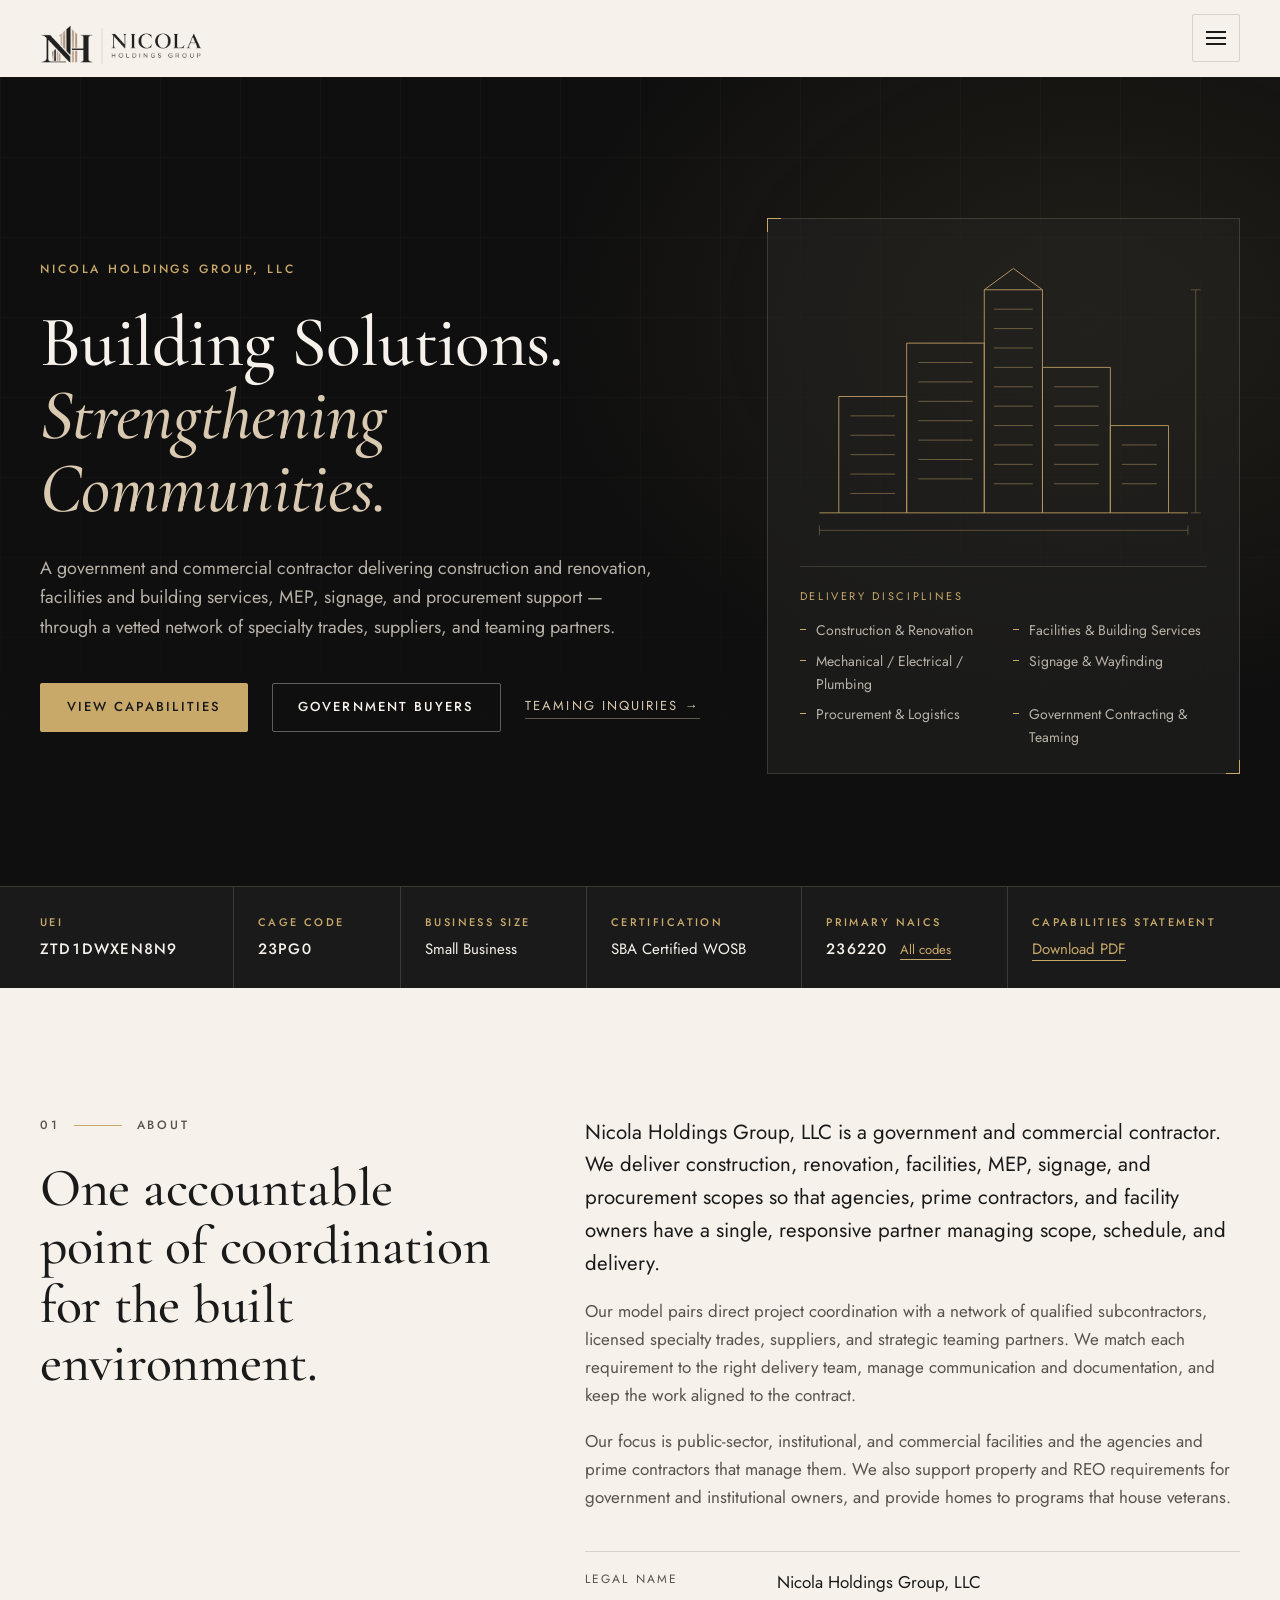
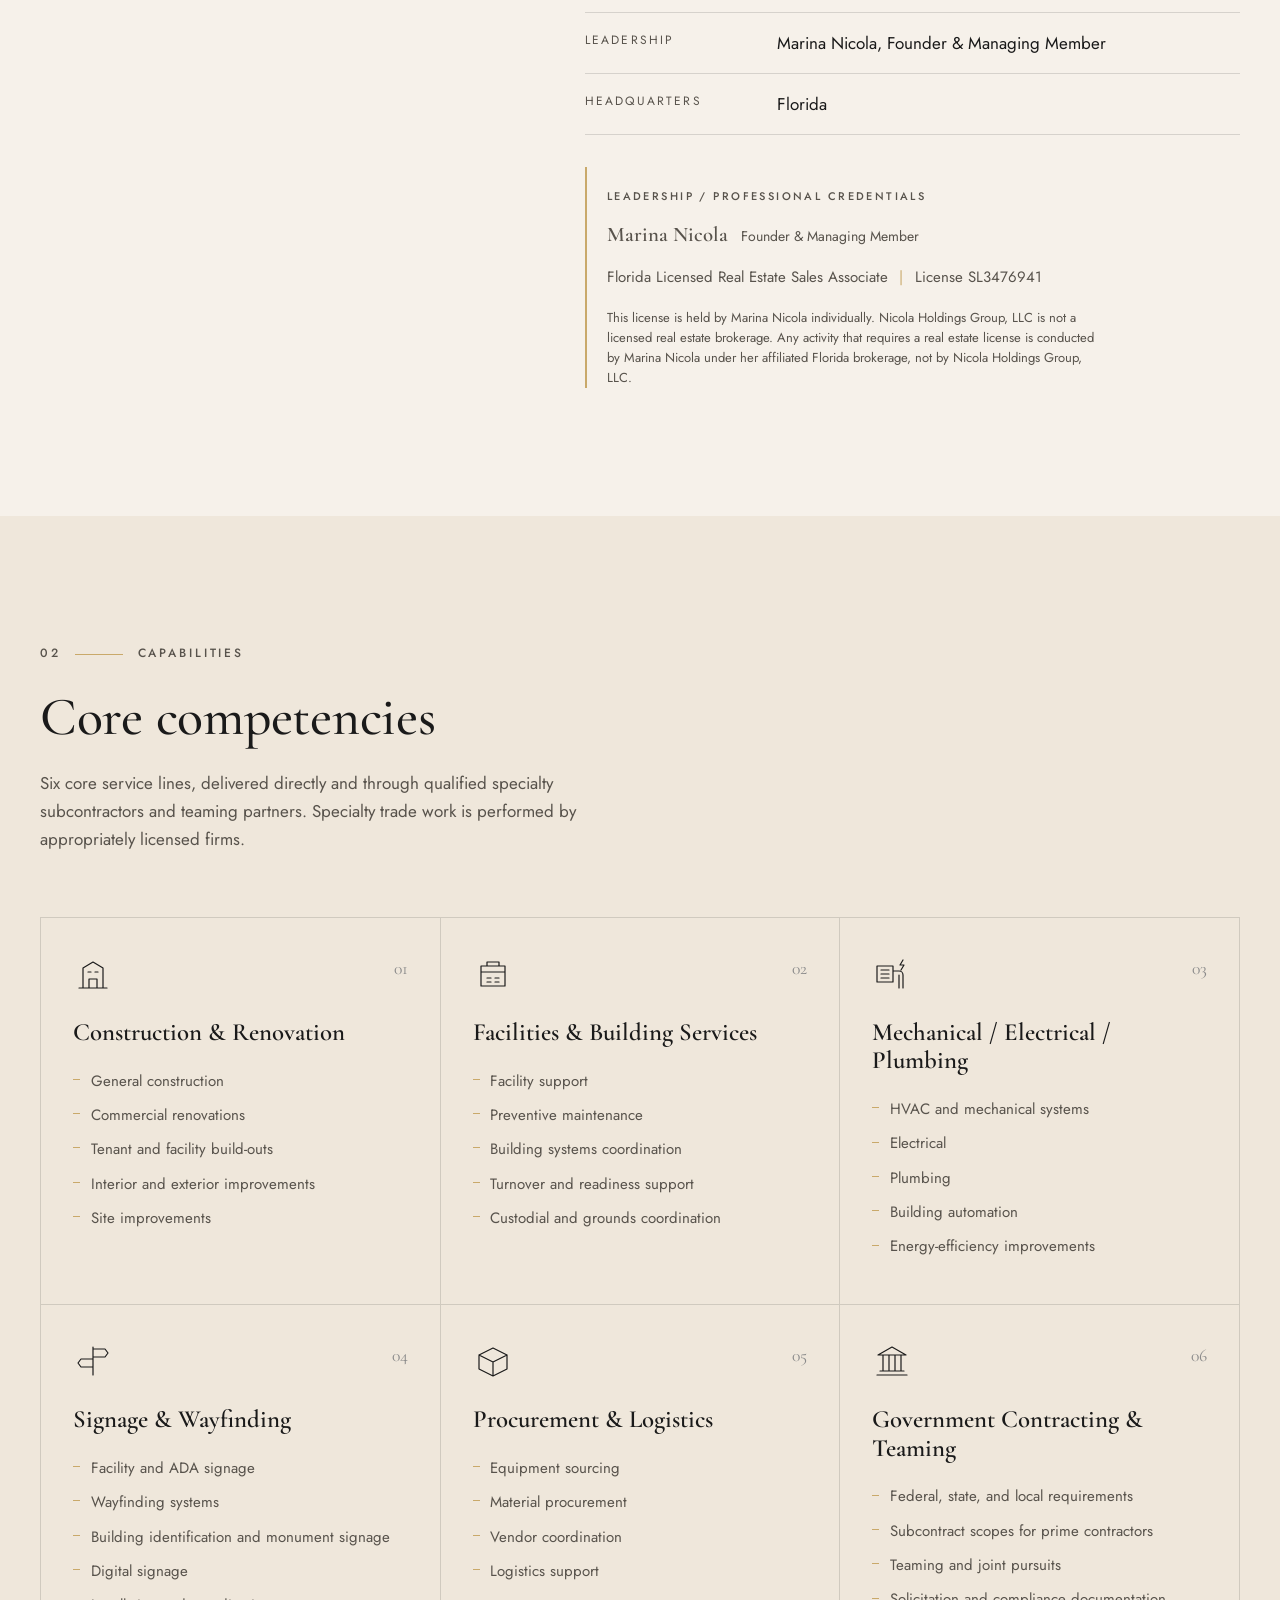
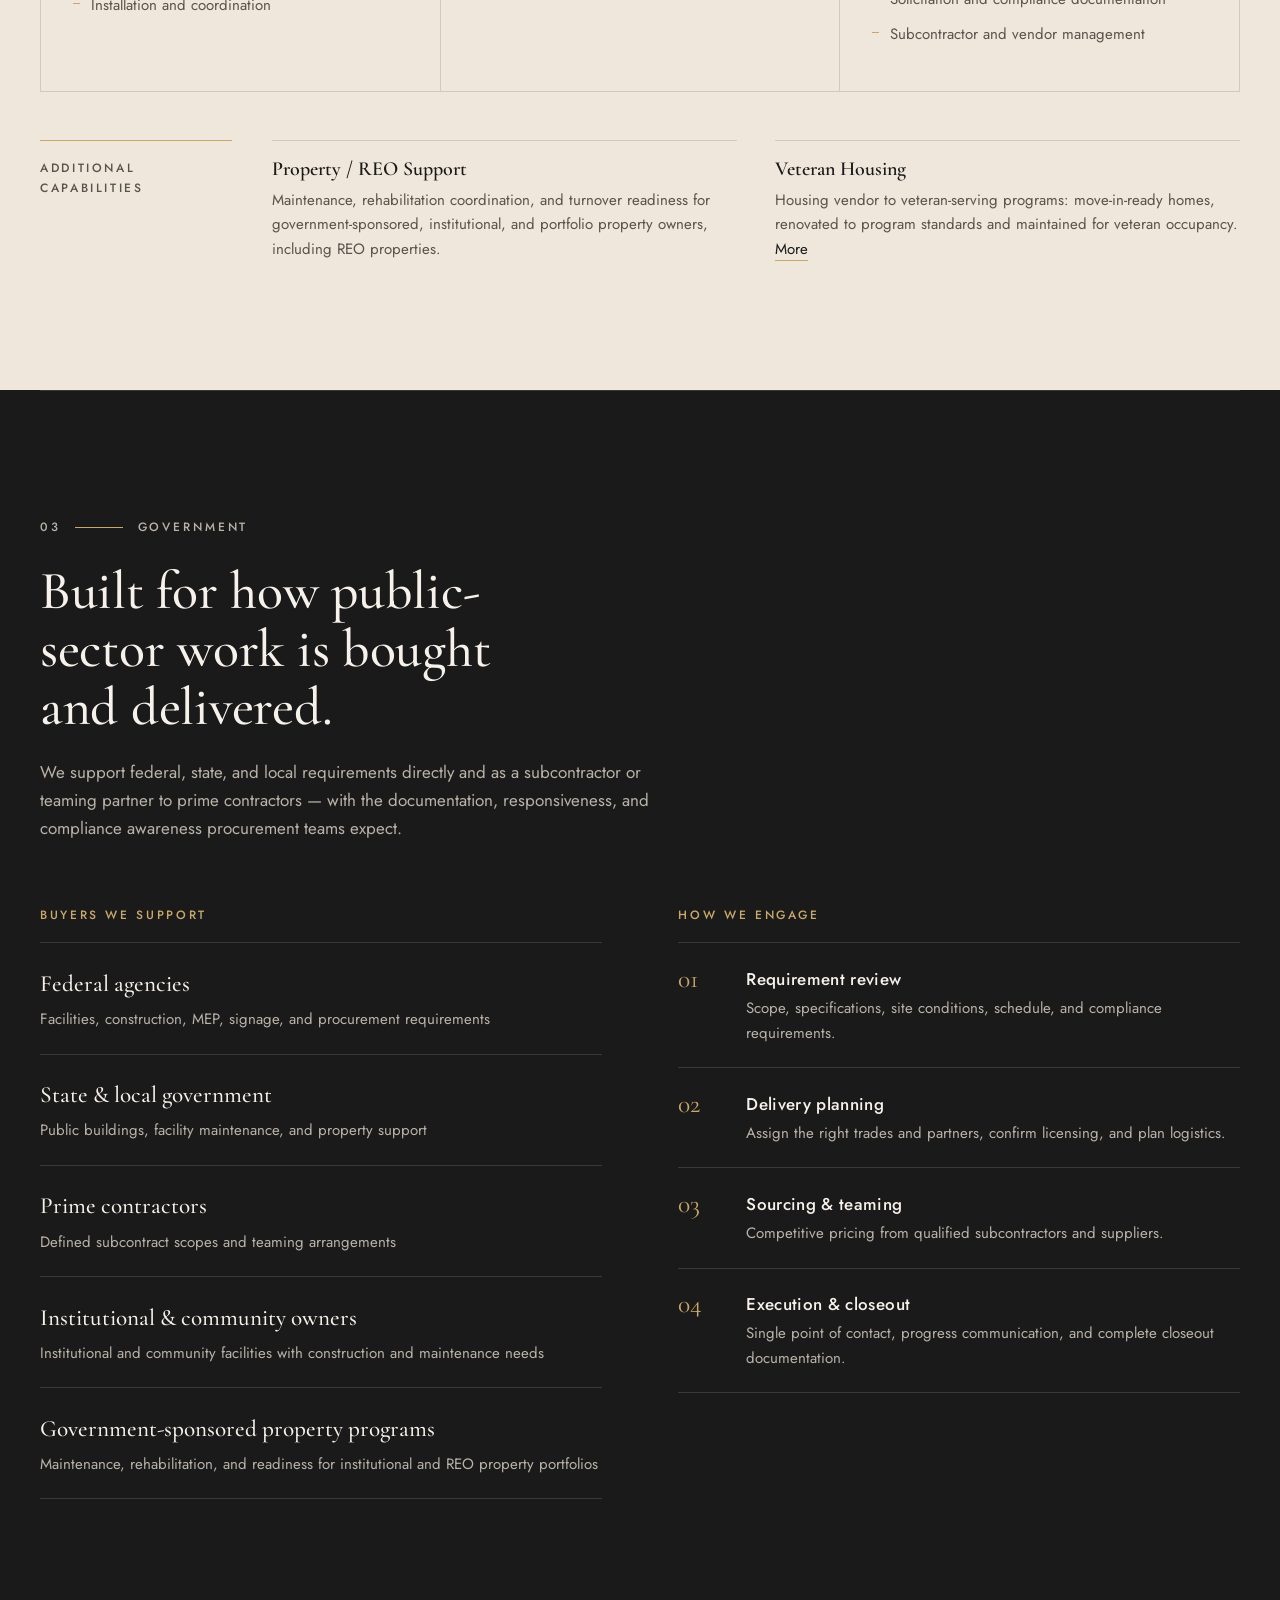
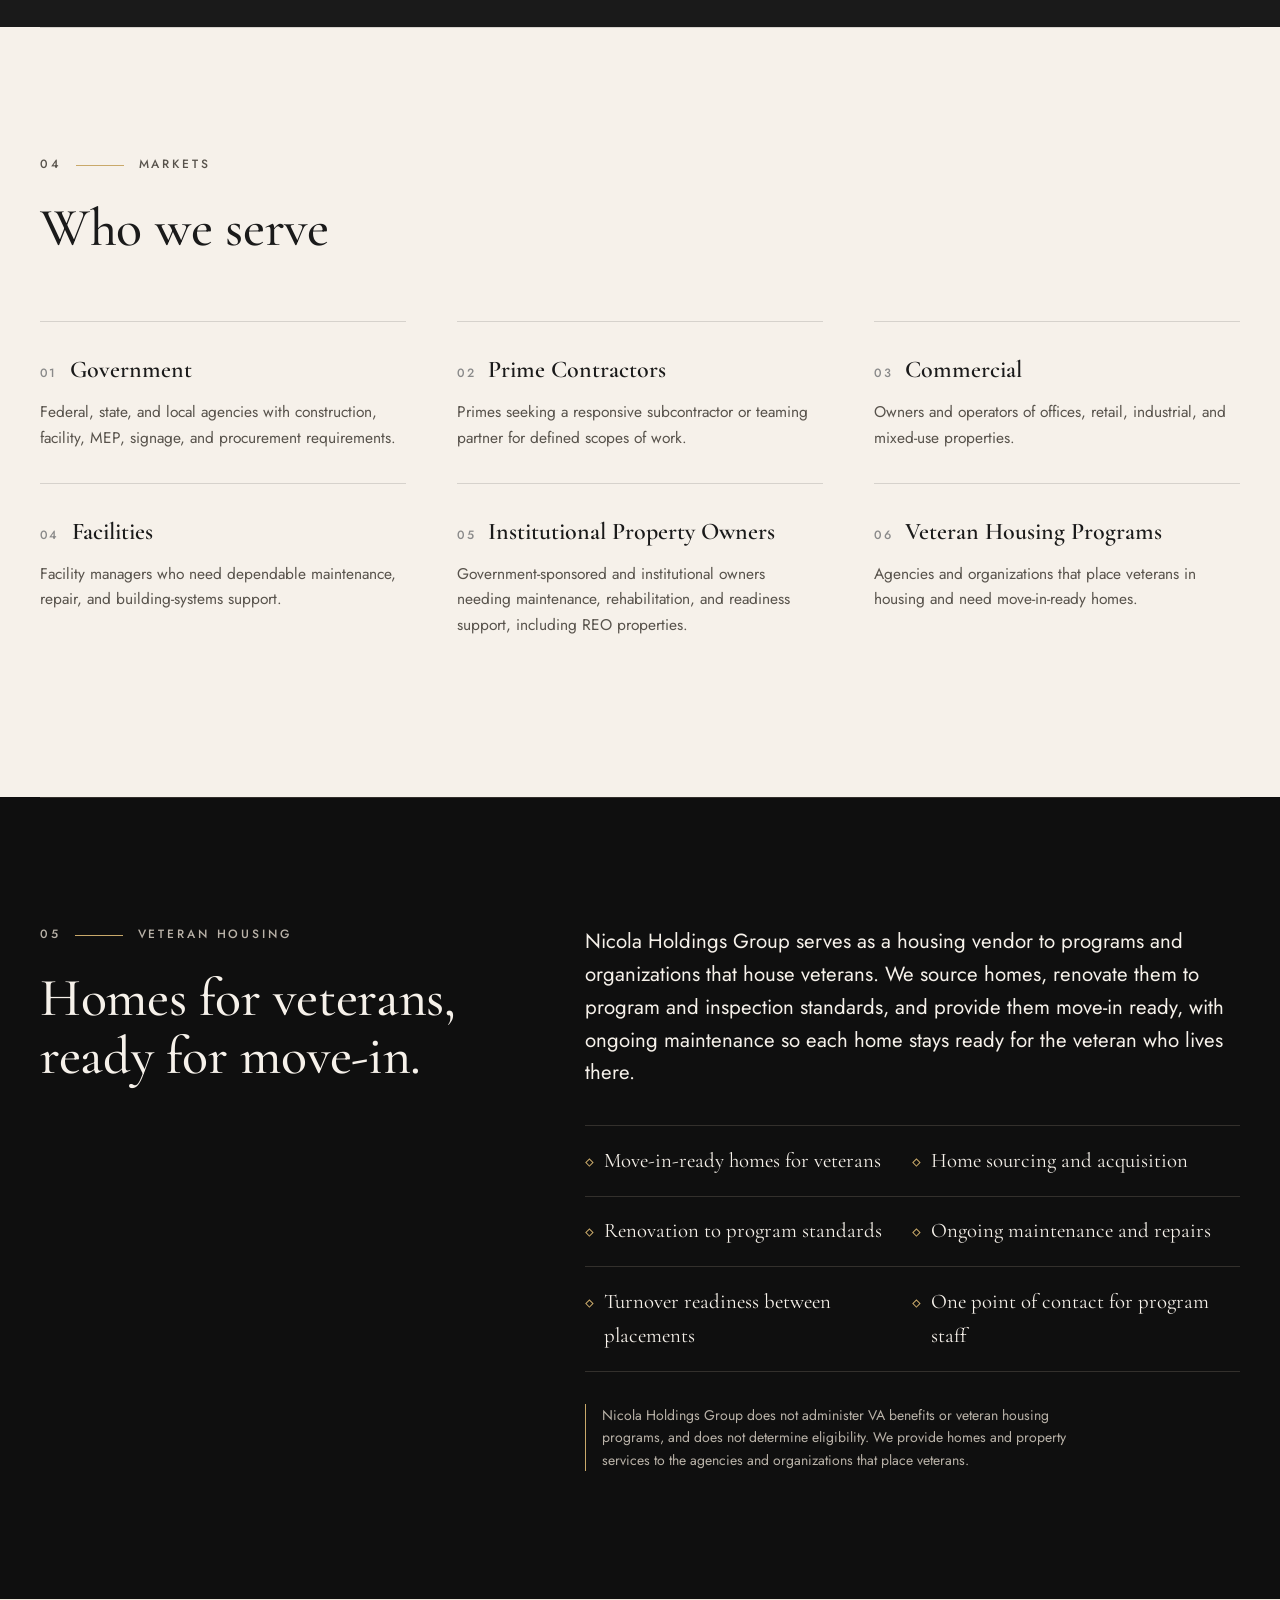
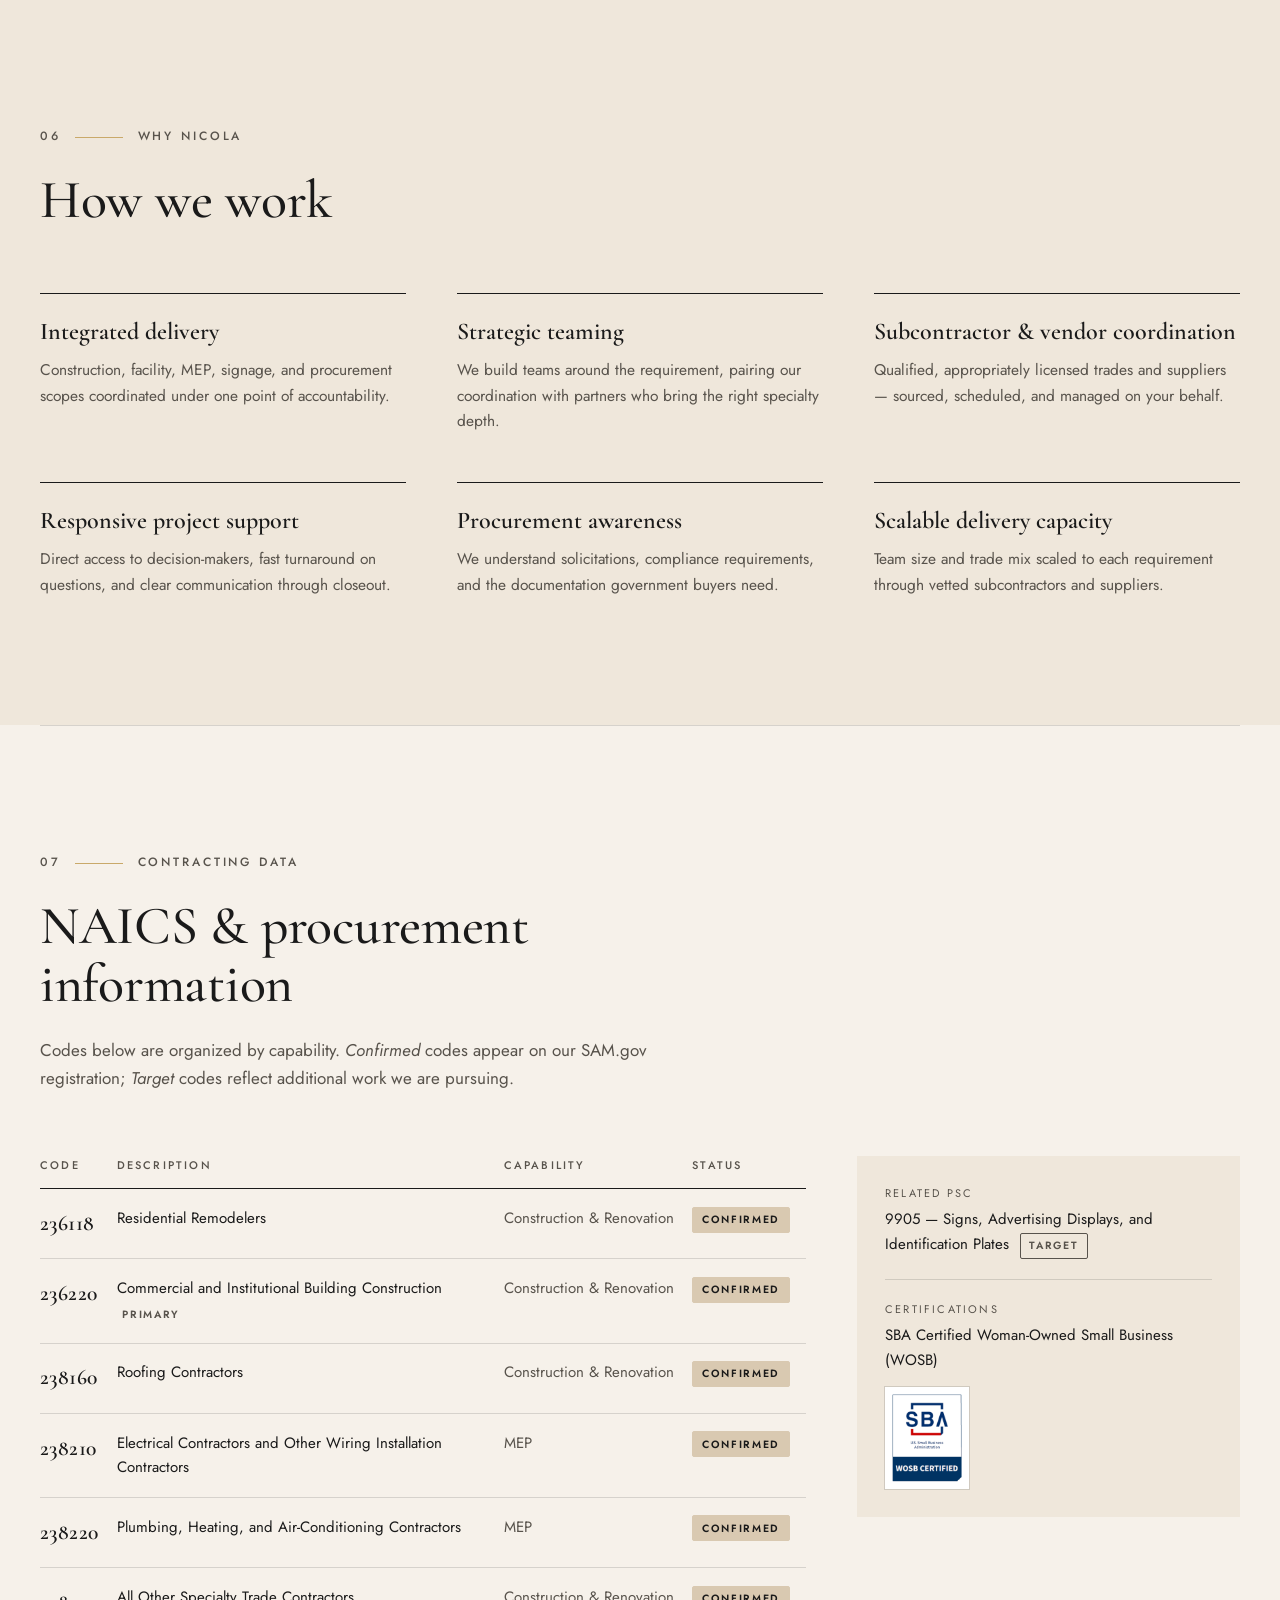
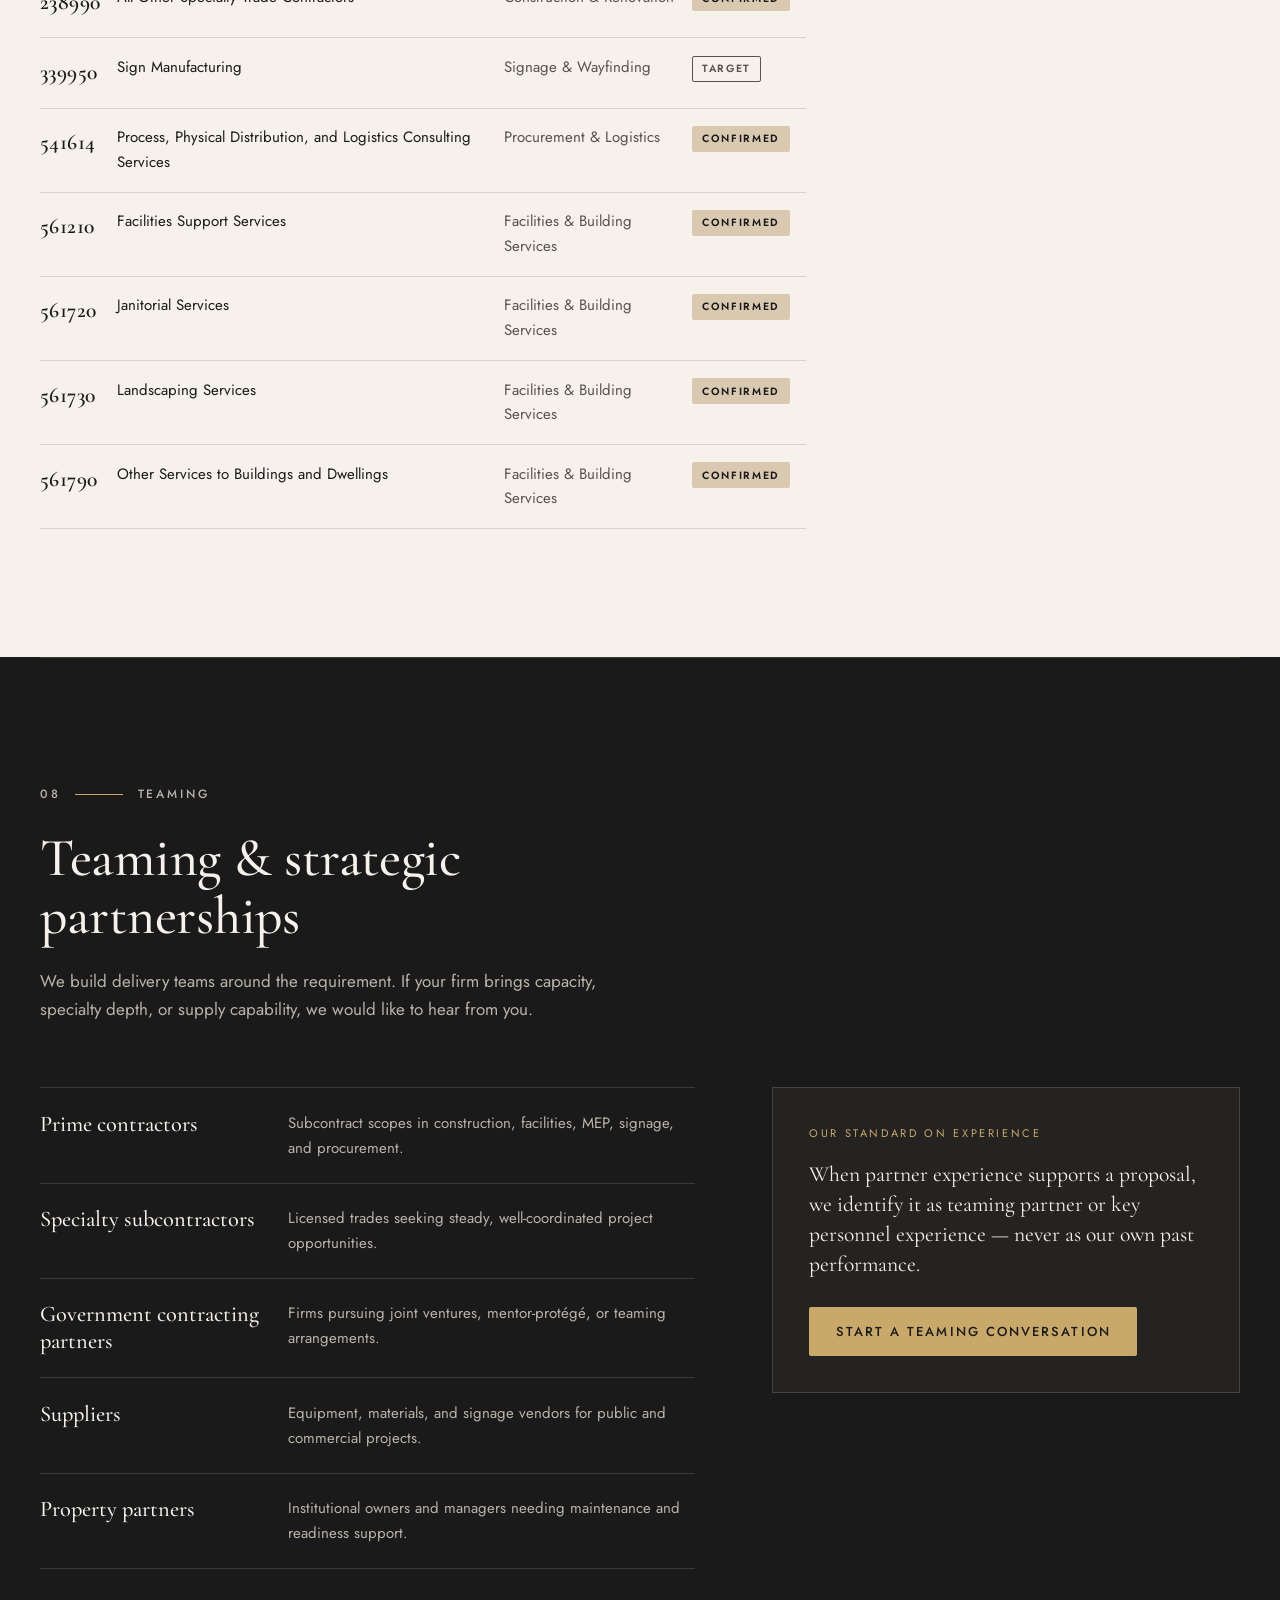
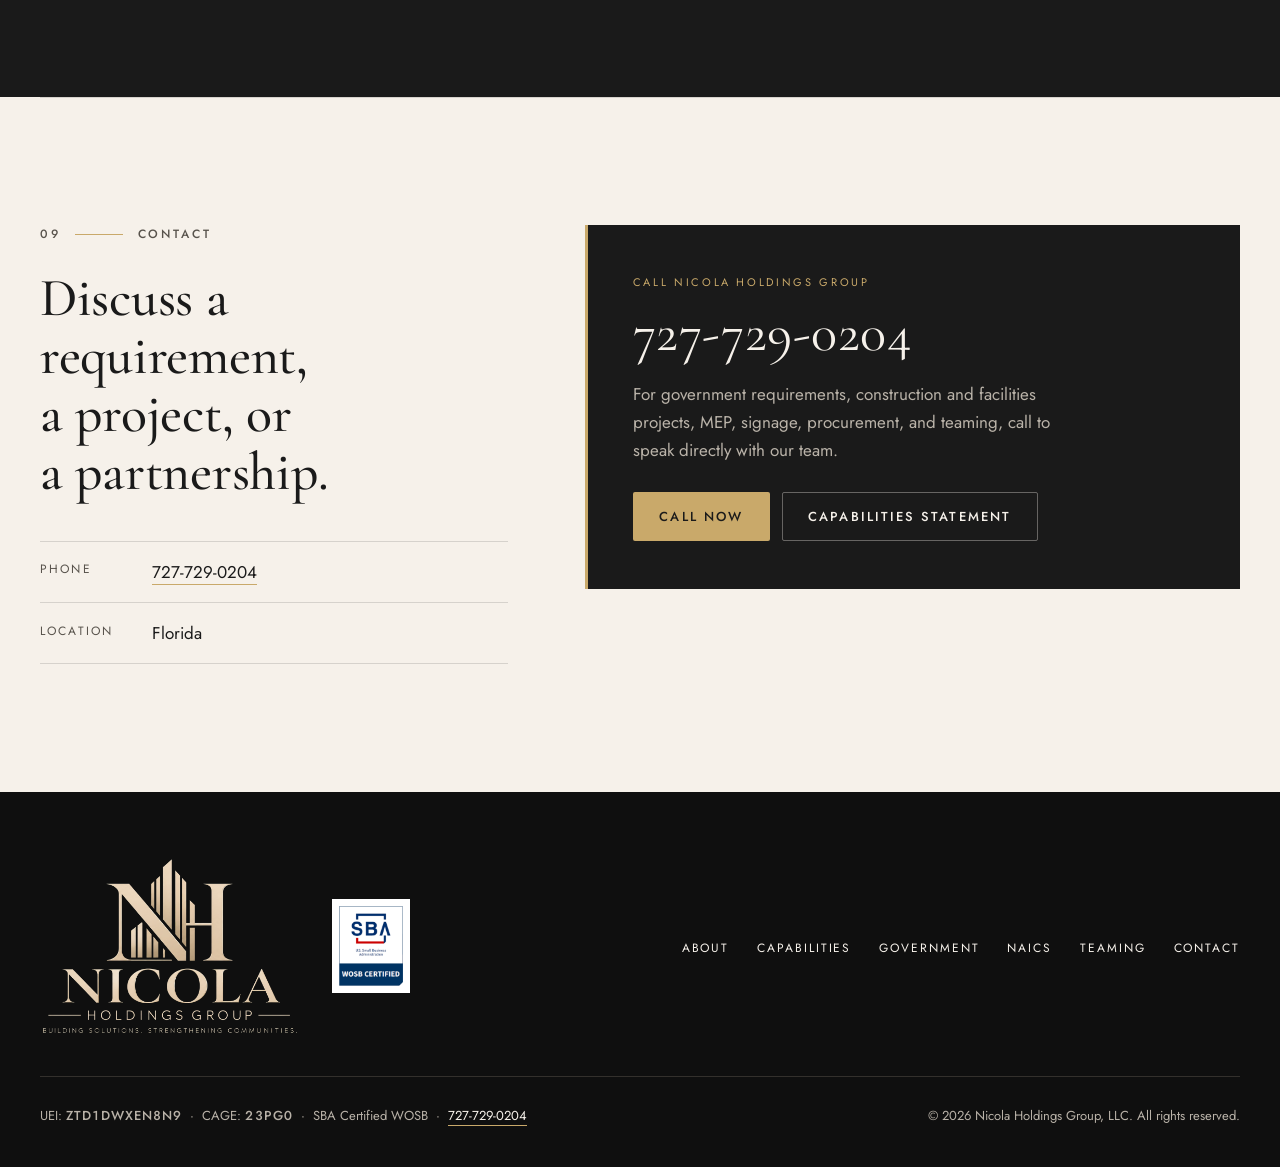
==== commit 29663ef8: "Reframe veteran housing: housing vendor to veteran-serving programs Section, Additional capabilities" ====
--- a/index.html
+++ b/index.html
@@ -188,7 +188,7 @@
           <p>
             Our focus is public-sector, institutional, and commercial facilities and the agencies and
             prime contractors that manage them. We also support property and REO requirements for government
-            and institutional owners, and housing initiatives that serve veterans.
+            and institutional owners, and provide homes to programs that house veterans.
           </p>
           <dl class="about-facts">
             <div><dt>Legal name</dt><dd>Nicola Holdings Group, LLC</dd></div>
@@ -312,10 +312,10 @@
               </p>
             </article>
             <article class="cap-sm reveal">
-              <h3 class="cap-sm__title">Veteran Housing &amp; Property Support</h3>
+              <h3 class="cap-sm__title">Veteran Housing</h3>
               <p class="cap-sm__text">
-                Rehabilitation coordination, maintenance, turnover readiness, and facility support for
-                organizations that house veterans. <a class="cap-sm__link" href="#veteran-housing">More</a>
+                Housing vendor to veteran-serving programs: move-in-ready homes, renovated to program
+                standards and maintained for veteran occupancy. <a class="cap-sm__link" href="#veteran-housing">More</a>
               </p>
             </article>
           </div>
@@ -403,8 +403,8 @@
             <p>Government-sponsored and institutional owners needing maintenance, rehabilitation, and readiness support, including REO properties.</p>
           </li>
           <li class="market reveal">
-            <h3>Veteran-Serving Housing</h3>
-            <p>Organizations that house veterans and need construction, maintenance, and facility support.</p>
+            <h3>Veteran Housing Programs</h3>
+            <p>Agencies and organizations that place veterans in housing and need move-in-ready homes.</p>
           </li>
         </ol>
       </div>
@@ -415,24 +415,26 @@
       <div class="container split split--reverse">
         <header class="section-head">
           <p class="section-index section-index--light">05 <span>Veteran Housing</span></p>
-          <h2 class="section-title" id="veteran-title">Veteran Housing &amp; Property Support</h2>
+          <h2 class="section-title" id="veteran-title">Homes for veterans, ready for move-in.</h2>
         </header>
         <div class="reveal">
           <p class="lead lead--light">
-            Veteran housing is a priority growth area for Nicola Holdings Group. We intend to support
-            organizations that house veterans with the construction, rehabilitation, maintenance, and
-            facility capabilities that keep their homes and buildings ready for occupancy.
+            Nicola Holdings Group serves as a housing vendor to programs and organizations that house
+            veterans. We source homes, renovate them to program and inspection standards, and provide them
+            move-in ready, with ongoing maintenance so each home stays ready for the veteran who lives there.
           </p>
           <ul class="vet-list">
-            <li><span>Renovation and rehabilitation coordination</span></li>
-            <li><span>Maintenance and repairs</span></li>
-            <li><span>Turnover readiness</span></li>
-            <li><span>Facility support</span></li>
-            <li><span>Property support</span></li>
+            <li><span>Move-in-ready homes for veterans</span></li>
+            <li><span>Home sourcing and acquisition</span></li>
+            <li><span>Renovation to program standards</span></li>
+            <li><span>Ongoing maintenance and repairs</span></li>
+            <li><span>Turnover readiness between placements</span></li>
+            <li><span>One point of contact for program staff</span></li>
           </ul>
           <p class="disclosure disclosure--light">
-            Nicola Holdings Group does not administer VA benefits or veteran housing programs. Our role is
-            construction, maintenance, and facility support for the organizations that do.
+            Nicola Holdings Group does not administer VA benefits or veteran housing programs, and does not
+            determine eligibility. We provide homes and property services to the agencies and organizations
+            that place veterans.
           </p>
         </div>
       </div>
@@ -601,7 +603,7 @@
               <option>Teaming / subcontracting</option>
               <option>Supplier / vendor</option>
               <option>Property / REO support</option>
-              <option>Veteran housing support</option>
+              <option>Veteran housing</option>
               <option>Other</option>
             </select>
           </div>
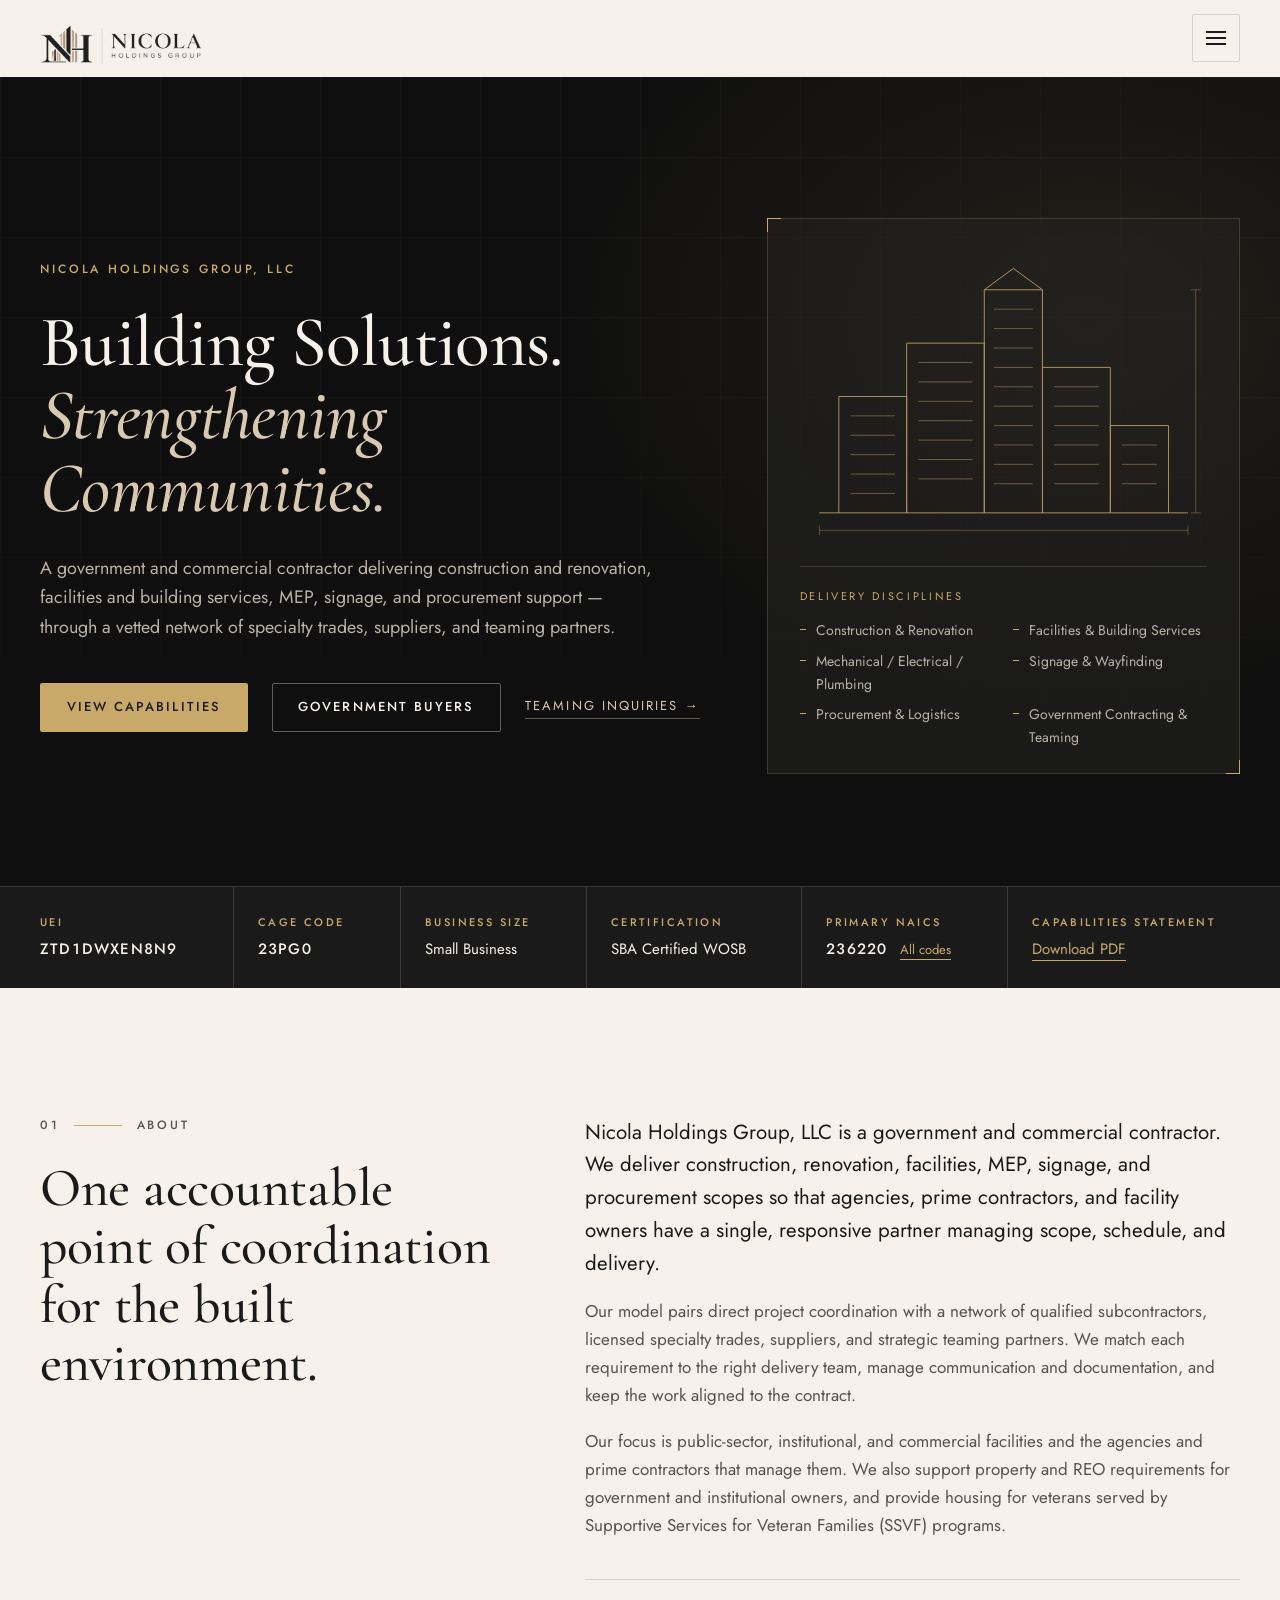
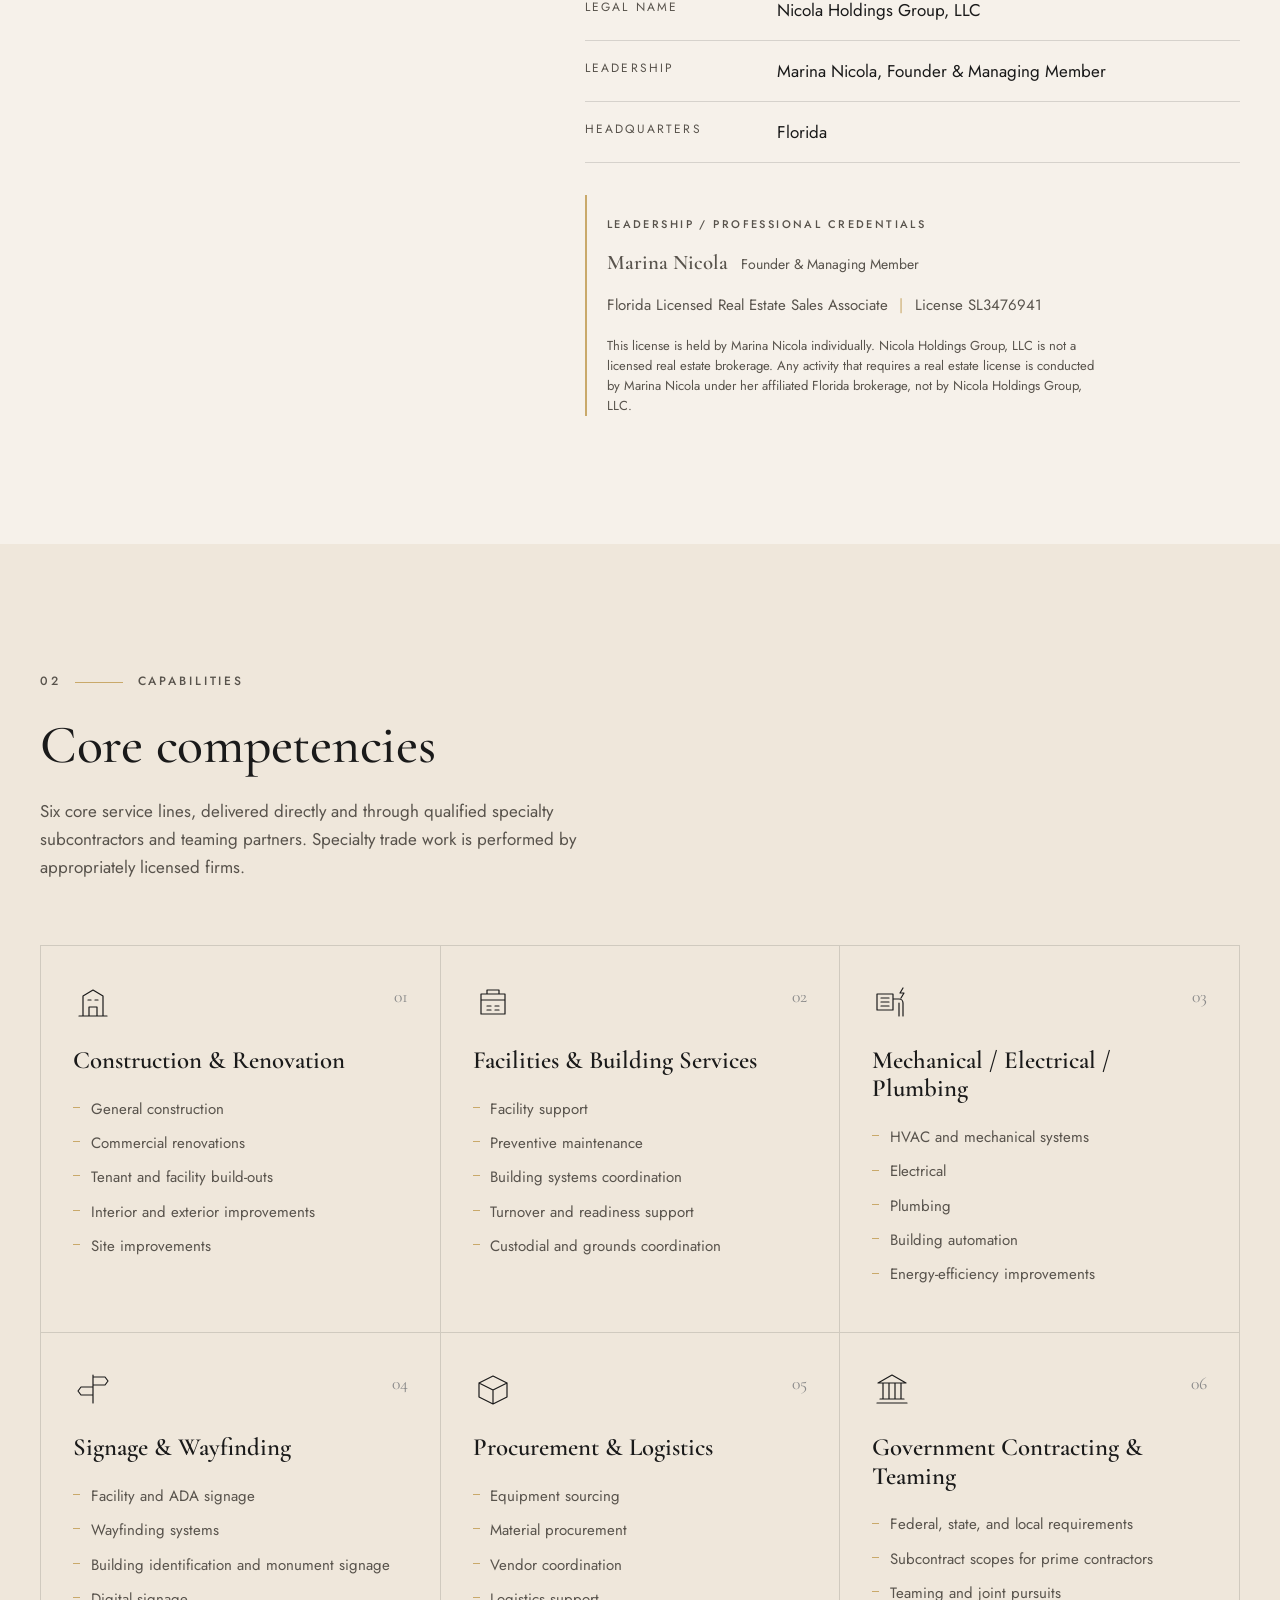
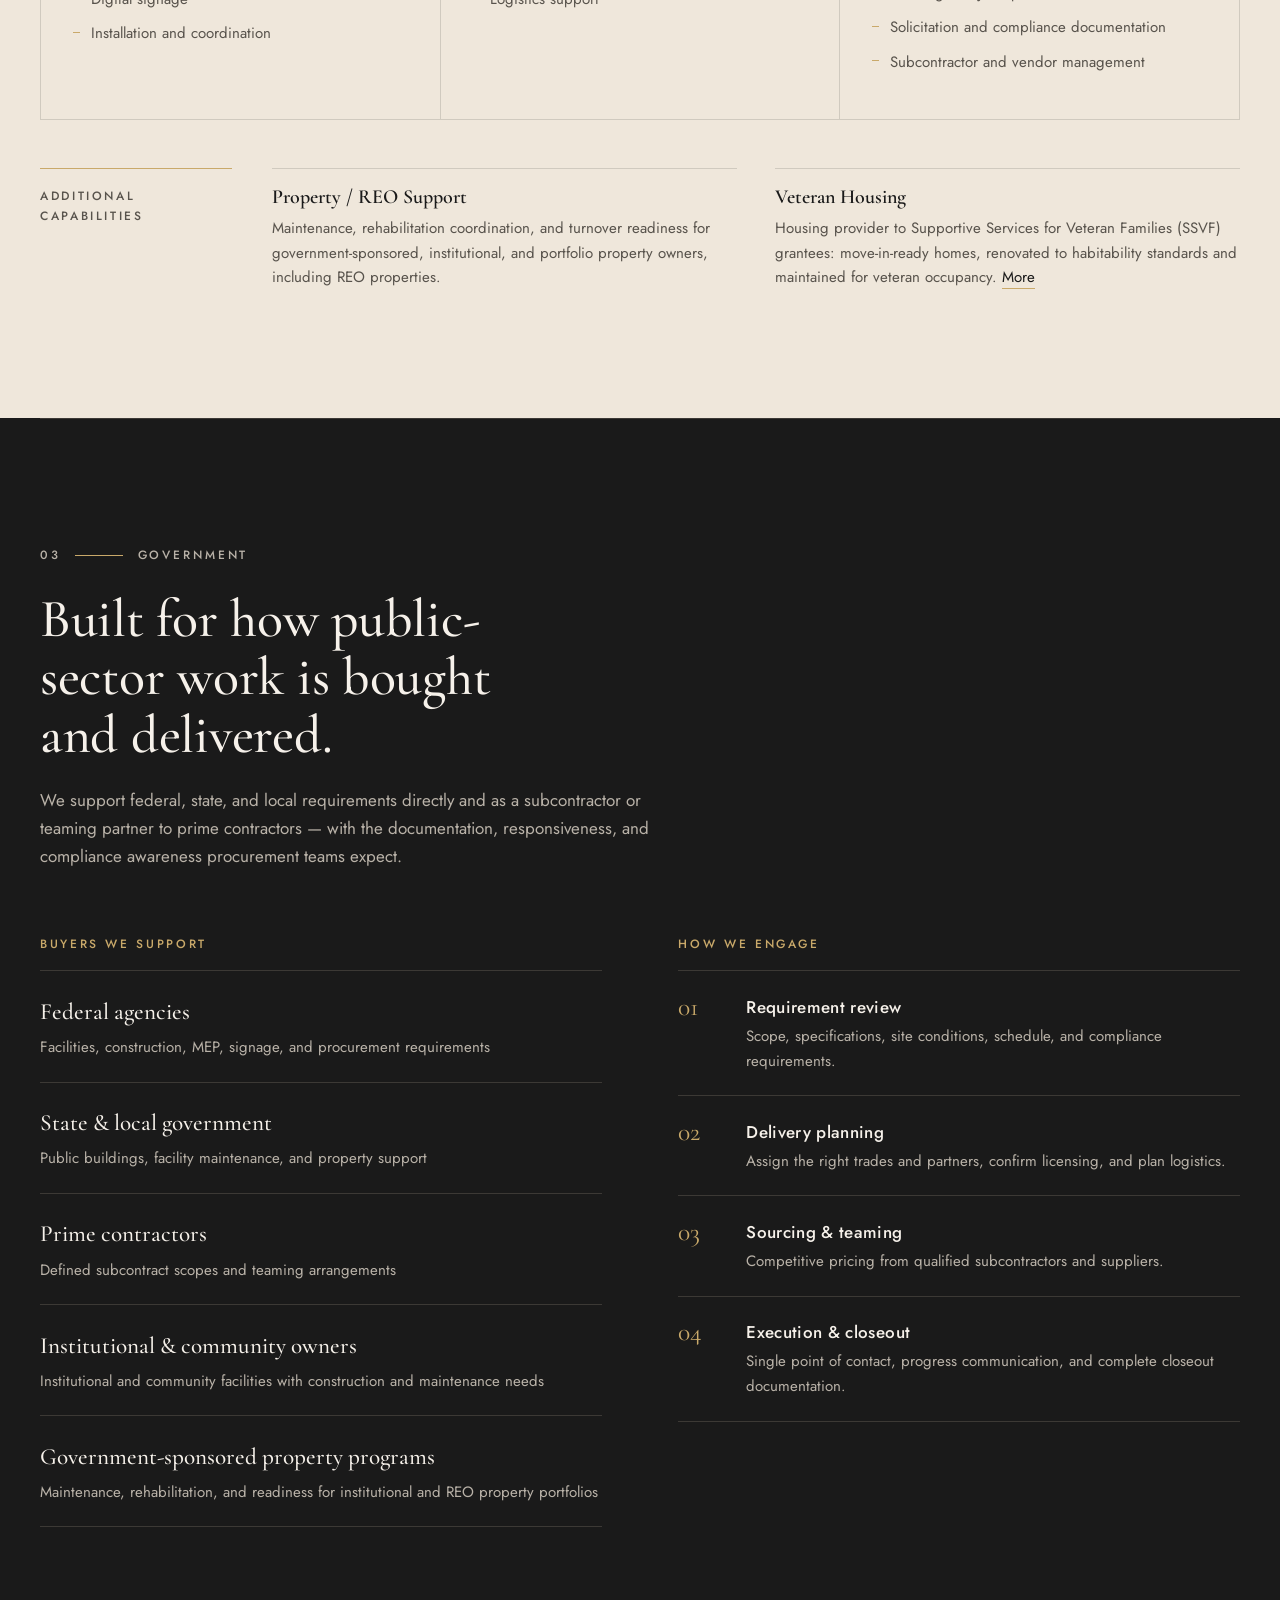
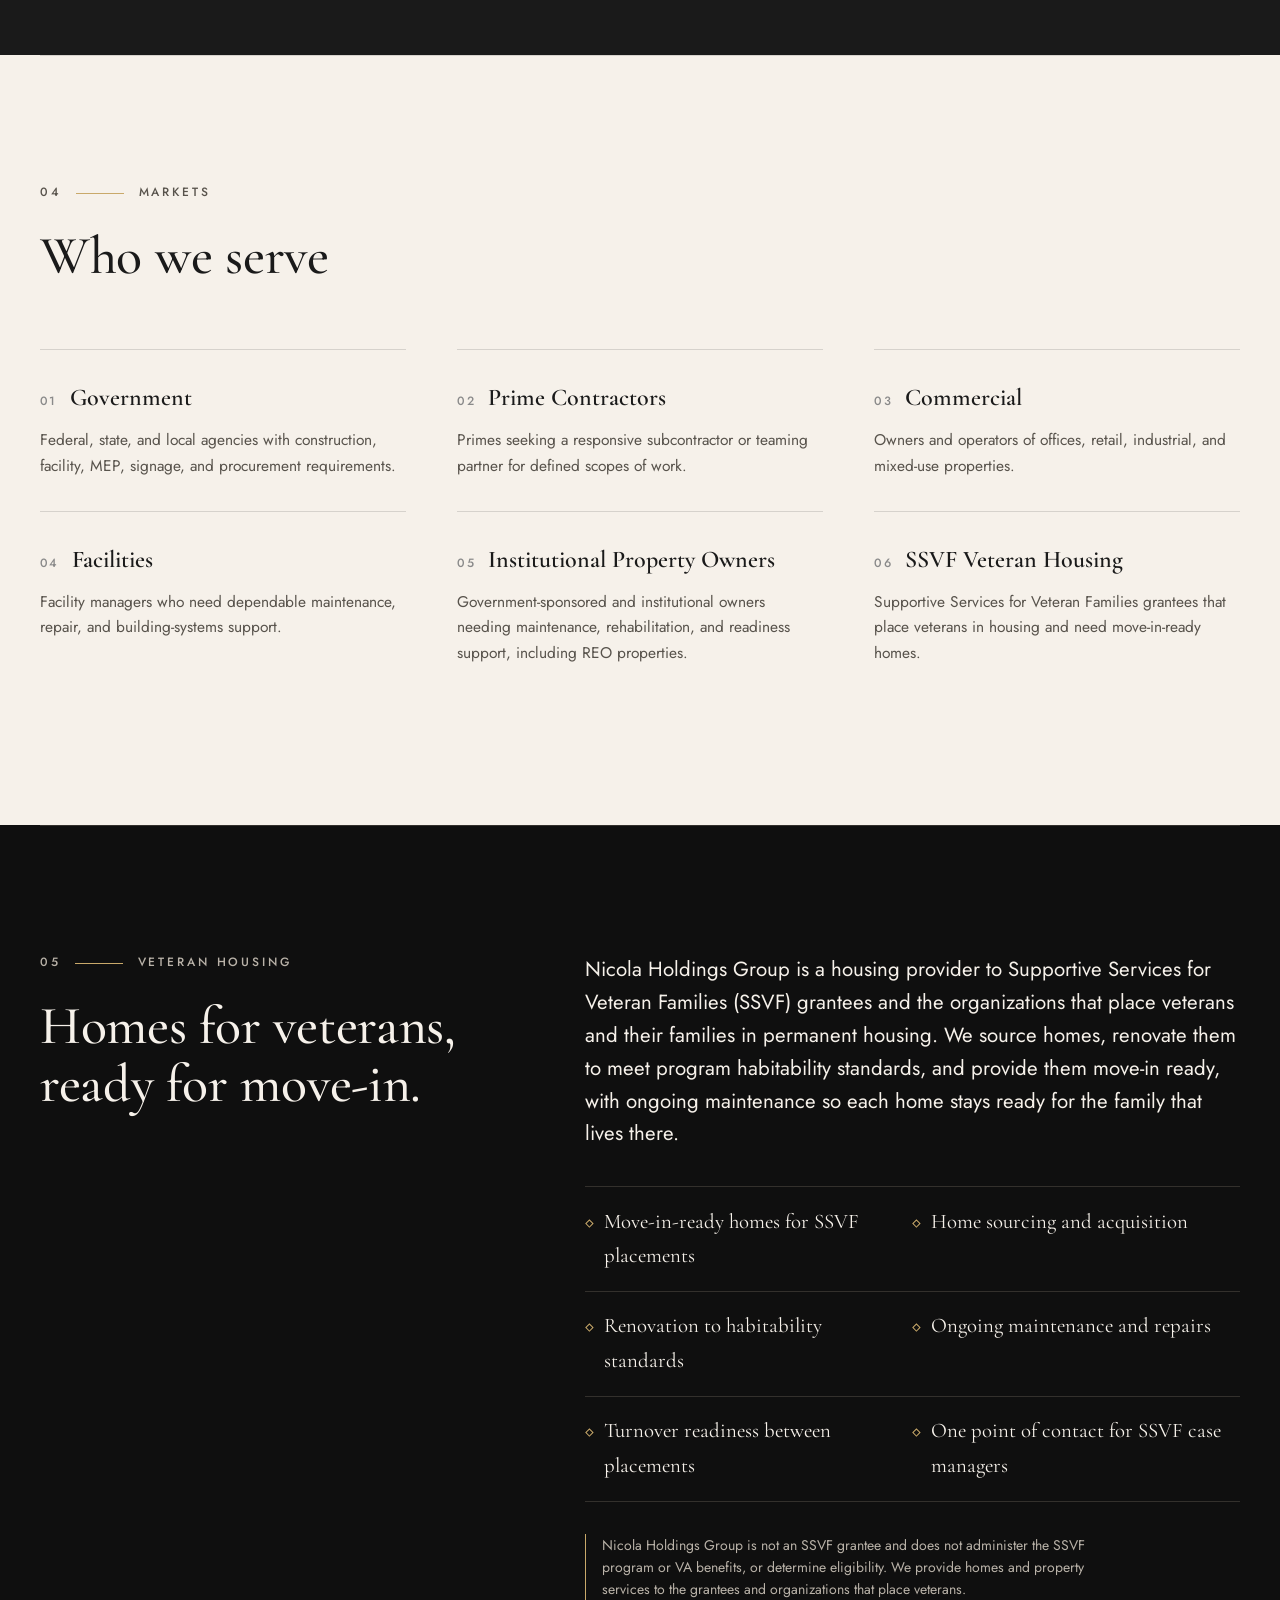
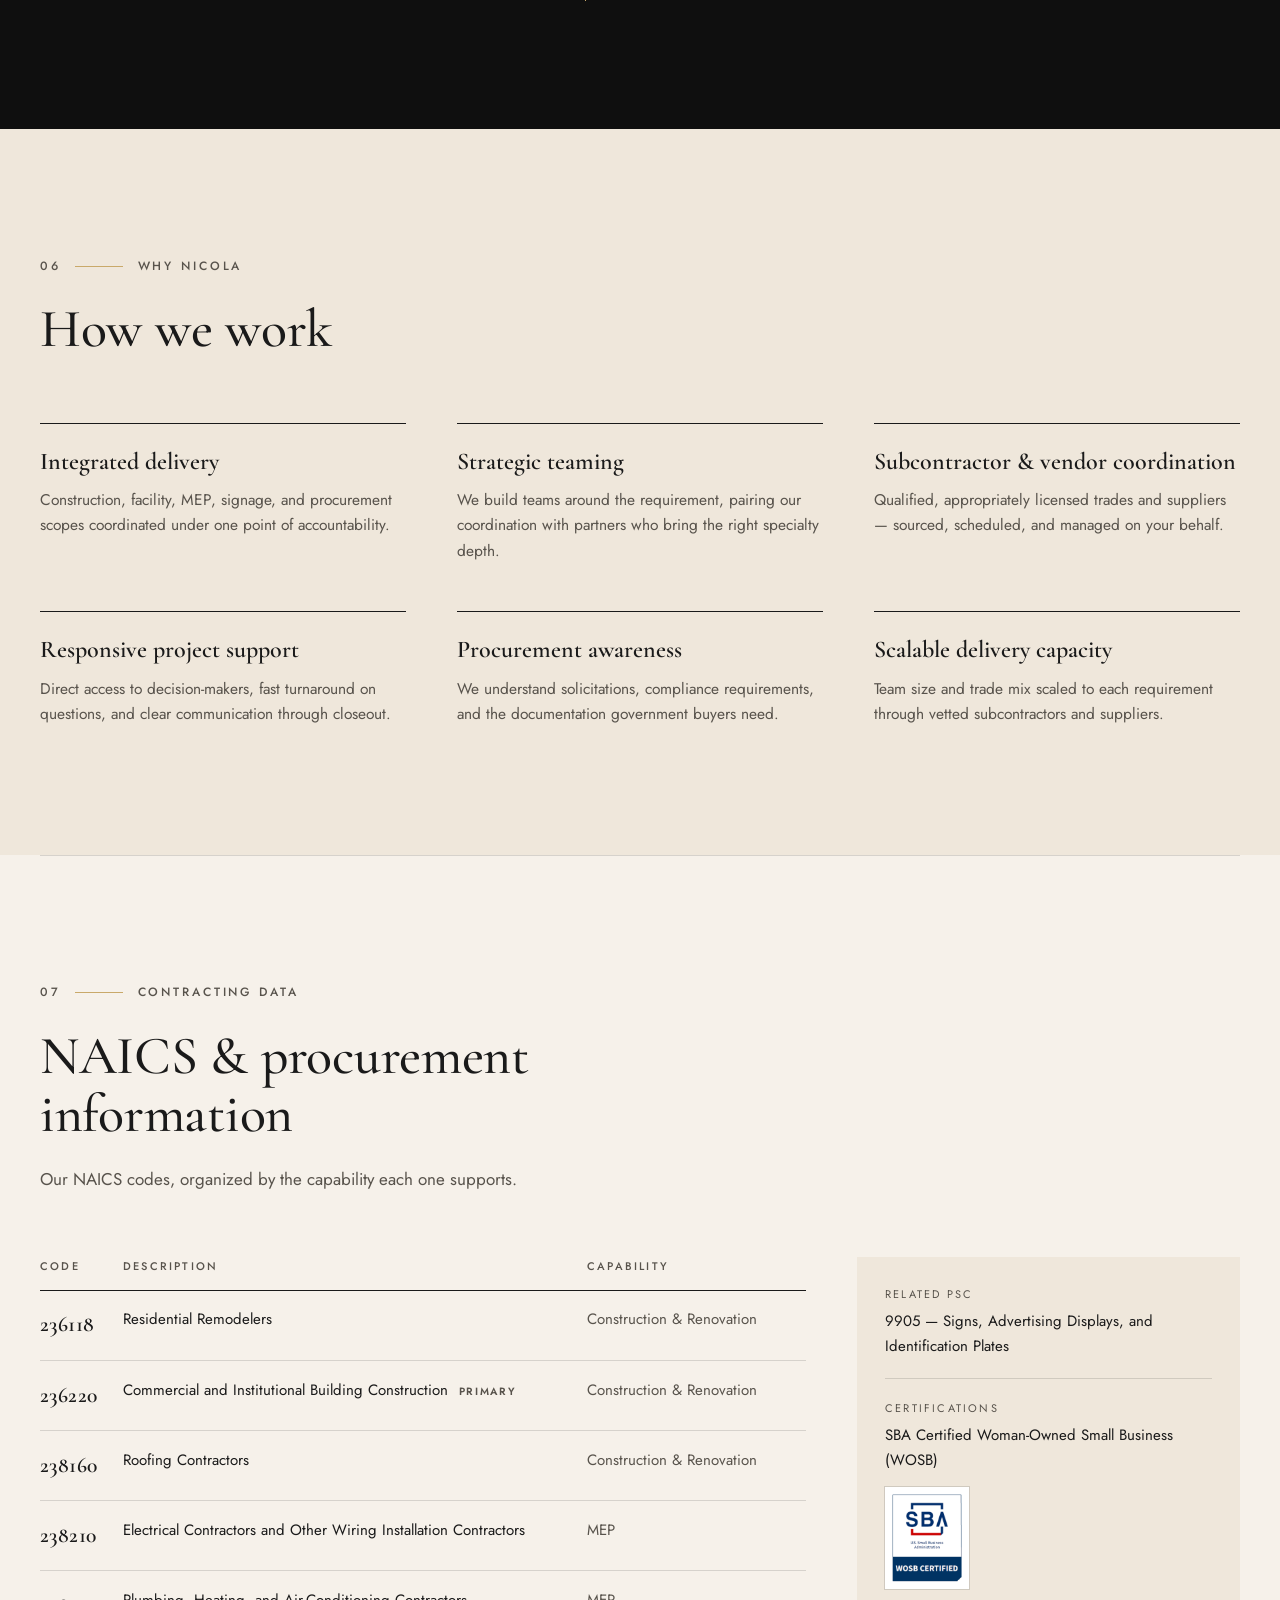
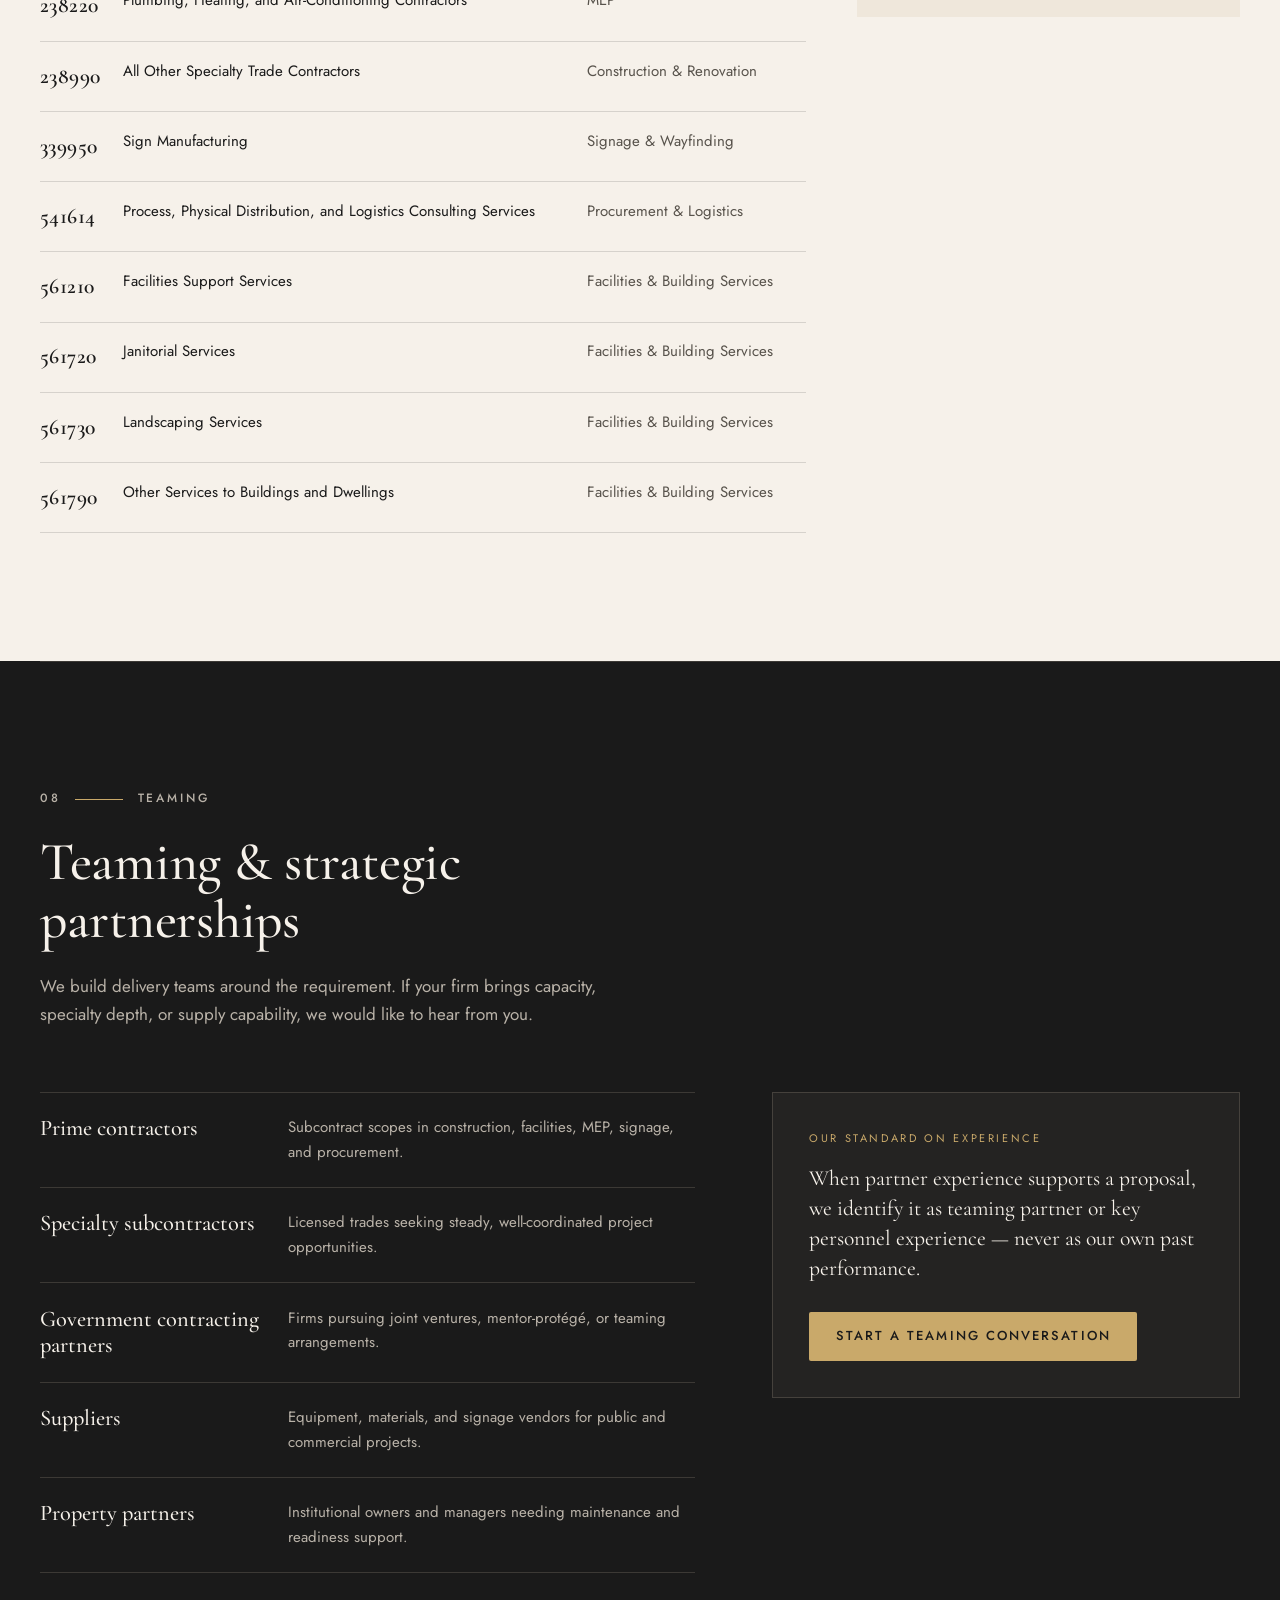
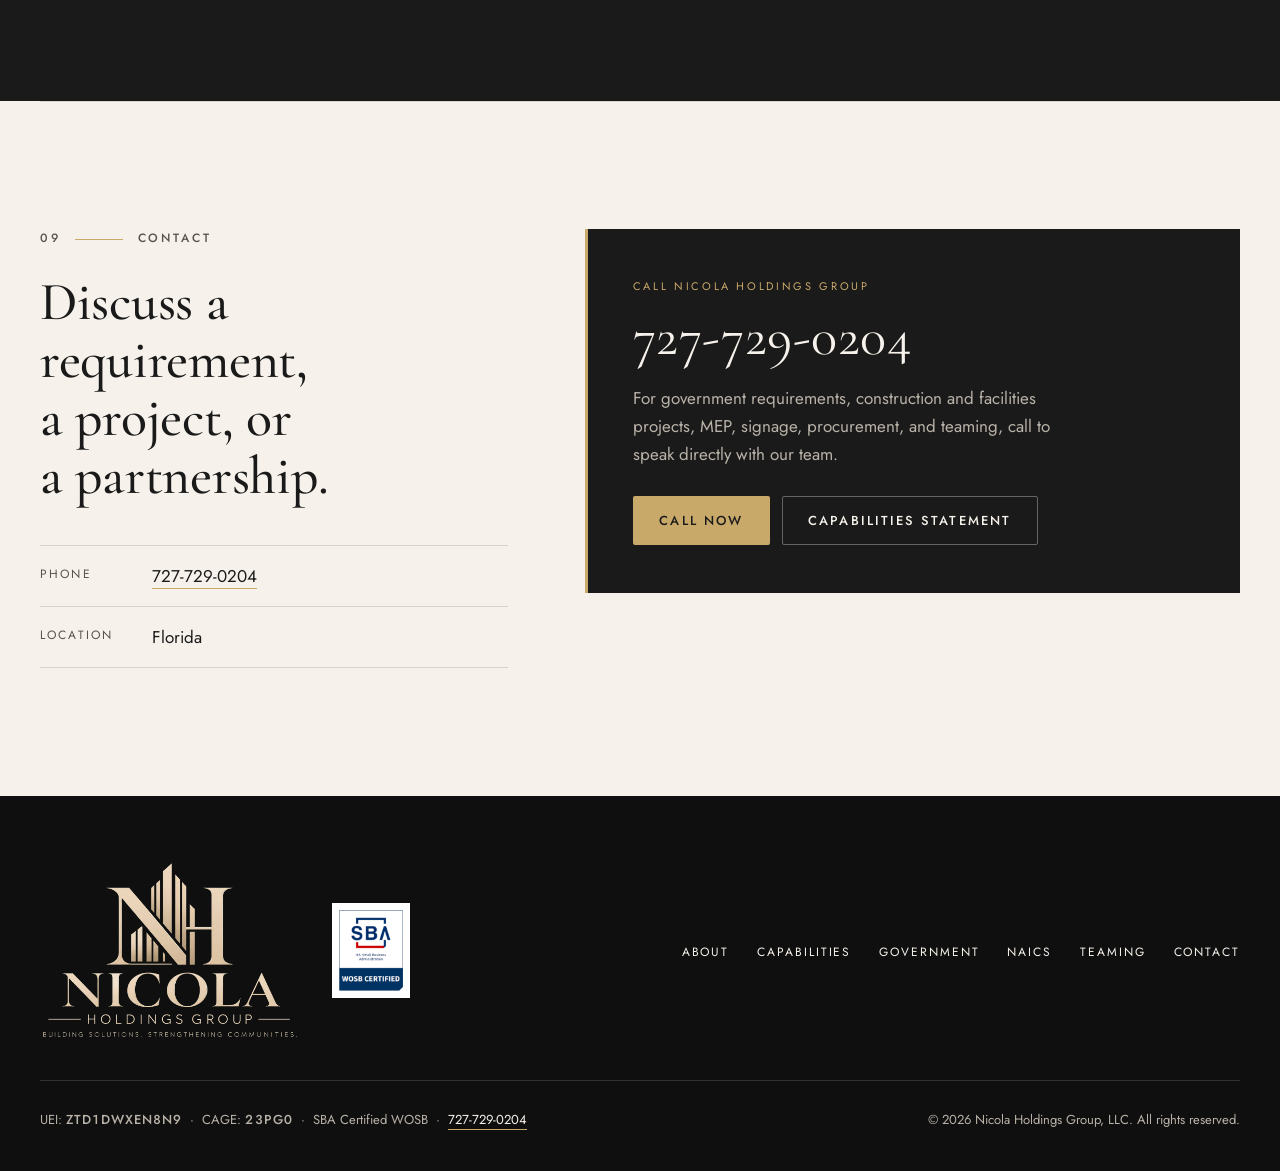
==== commit ec9a2d72: "Remove NAICS status labels; frame veteran housing around SSVF - NAICS table: removed Status column, " ====
--- a/index.html
+++ b/index.html
@@ -188,7 +188,8 @@
           <p>
             Our focus is public-sector, institutional, and commercial facilities and the agencies and
             prime contractors that manage them. We also support property and REO requirements for government
-            and institutional owners, and provide homes to programs that house veterans.
+            and institutional owners, and provide housing for veterans served by Supportive Services
+            for Veteran Families (SSVF) programs.
           </p>
           <dl class="about-facts">
             <div><dt>Legal name</dt><dd>Nicola Holdings Group, LLC</dd></div>
@@ -314,8 +315,8 @@
             <article class="cap-sm reveal">
               <h3 class="cap-sm__title">Veteran Housing</h3>
               <p class="cap-sm__text">
-                Housing vendor to veteran-serving programs: move-in-ready homes, renovated to program
-                standards and maintained for veteran occupancy. <a class="cap-sm__link" href="#veteran-housing">More</a>
+                Housing provider to Supportive Services for Veteran Families (SSVF) grantees: move-in-ready
+                homes, renovated to habitability standards and maintained for veteran occupancy. <a class="cap-sm__link" href="#veteran-housing">More</a>
               </p>
             </article>
           </div>
@@ -403,8 +404,8 @@
             <p>Government-sponsored and institutional owners needing maintenance, rehabilitation, and readiness support, including REO properties.</p>
           </li>
           <li class="market reveal">
-            <h3>Veteran Housing Programs</h3>
-            <p>Agencies and organizations that place veterans in housing and need move-in-ready homes.</p>
+            <h3>SSVF Veteran Housing</h3>
+            <p>Supportive Services for Veteran Families grantees that place veterans in housing and need move-in-ready homes.</p>
           </li>
         </ol>
       </div>
@@ -419,22 +420,23 @@
         </header>
         <div class="reveal">
           <p class="lead lead--light">
-            Nicola Holdings Group serves as a housing vendor to programs and organizations that house
-            veterans. We source homes, renovate them to program and inspection standards, and provide them
-            move-in ready, with ongoing maintenance so each home stays ready for the veteran who lives there.
+            Nicola Holdings Group is a housing provider to Supportive Services for Veteran Families (SSVF)
+            grantees and the organizations that place veterans and their families in permanent housing. We
+            source homes, renovate them to meet program habitability standards, and provide them move-in
+            ready, with ongoing maintenance so each home stays ready for the family that lives there.
           </p>
           <ul class="vet-list">
-            <li><span>Move-in-ready homes for veterans</span></li>
+            <li><span>Move-in-ready homes for SSVF placements</span></li>
             <li><span>Home sourcing and acquisition</span></li>
-            <li><span>Renovation to program standards</span></li>
+            <li><span>Renovation to habitability standards</span></li>
             <li><span>Ongoing maintenance and repairs</span></li>
             <li><span>Turnover readiness between placements</span></li>
-            <li><span>One point of contact for program staff</span></li>
+            <li><span>One point of contact for SSVF case managers</span></li>
           </ul>
           <p class="disclosure disclosure--light">
-            Nicola Holdings Group does not administer VA benefits or veteran housing programs, and does not
-            determine eligibility. We provide homes and property services to the agencies and organizations
-            that place veterans.
+            Nicola Holdings Group is not an SSVF grantee and does not administer the SSVF program or VA
+            benefits, or determine eligibility. We provide homes and property services to the grantees and
+            organizations that place veterans.
           </p>
         </div>
       </div>
@@ -483,35 +485,34 @@
           <p class="section-index">07 <span>Contracting Data</span></p>
           <h2 class="section-title" id="naics-title">NAICS &amp; procurement information</h2>
           <p class="section-intro">
-            Codes below are organized by capability. <em>Confirmed</em> codes appear on our SAM.gov
-            registration; <em>Target</em> codes reflect additional work we are pursuing.
+            Our NAICS codes, organized by the capability each one supports.
           </p>
         </header>
 
         <div class="naics reveal">
           <table class="naics__table">
-            <caption class="visually-hidden">NAICS codes organized by capability, with SAM.gov confirmation status</caption>
+            <caption class="visually-hidden">NAICS codes organized by capability</caption>
             <thead>
-              <tr><th scope="col">Code</th><th scope="col">Description</th><th scope="col">Capability</th><th scope="col">Status</th></tr>
+              <tr><th scope="col">Code</th><th scope="col">Description</th><th scope="col">Capability</th></tr>
             </thead>
             <tbody>
-              <tr><td class="naics__code">236118</td><td>Residential Remodelers</td><td>Construction &amp; Renovation</td><td><span class="status status--confirmed">Confirmed</span></td></tr>
-              <tr><td class="naics__code">236220</td><td>Commercial and Institutional Building Construction <span class="naics__primary">Primary</span></td><td>Construction &amp; Renovation</td><td><span class="status status--confirmed">Confirmed</span></td></tr>
-              <tr><td class="naics__code">238160</td><td>Roofing Contractors</td><td>Construction &amp; Renovation</td><td><span class="status status--confirmed">Confirmed</span></td></tr>
-              <tr><td class="naics__code">238210</td><td>Electrical Contractors and Other Wiring Installation Contractors</td><td>MEP</td><td><span class="status status--confirmed">Confirmed</span></td></tr>
-              <tr><td class="naics__code">238220</td><td>Plumbing, Heating, and Air-Conditioning Contractors</td><td>MEP</td><td><span class="status status--confirmed">Confirmed</span></td></tr>
-              <tr><td class="naics__code">238990</td><td>All Other Specialty Trade Contractors</td><td>Construction &amp; Renovation</td><td><span class="status status--confirmed">Confirmed</span></td></tr>
-              <tr><td class="naics__code">339950</td><td>Sign Manufacturing</td><td>Signage &amp; Wayfinding</td><td><span class="status status--target">Target</span></td></tr>
-              <tr><td class="naics__code">541614</td><td>Process, Physical Distribution, and Logistics Consulting Services</td><td>Procurement &amp; Logistics</td><td><span class="status status--confirmed">Confirmed</span></td></tr>
-              <tr><td class="naics__code">561210</td><td>Facilities Support Services</td><td>Facilities &amp; Building Services</td><td><span class="status status--confirmed">Confirmed</span></td></tr>
-              <tr><td class="naics__code">561720</td><td>Janitorial Services</td><td>Facilities &amp; Building Services</td><td><span class="status status--confirmed">Confirmed</span></td></tr>
-              <tr><td class="naics__code">561730</td><td>Landscaping Services</td><td>Facilities &amp; Building Services</td><td><span class="status status--confirmed">Confirmed</span></td></tr>
-              <tr><td class="naics__code">561790</td><td>Other Services to Buildings and Dwellings</td><td>Facilities &amp; Building Services</td><td><span class="status status--confirmed">Confirmed</span></td></tr>
+              <tr><td class="naics__code">236118</td><td>Residential Remodelers</td><td>Construction &amp; Renovation</td></tr>
+              <tr><td class="naics__code">236220</td><td>Commercial and Institutional Building Construction <span class="naics__primary">Primary</span></td><td>Construction &amp; Renovation</td></tr>
+              <tr><td class="naics__code">238160</td><td>Roofing Contractors</td><td>Construction &amp; Renovation</td></tr>
+              <tr><td class="naics__code">238210</td><td>Electrical Contractors and Other Wiring Installation Contractors</td><td>MEP</td></tr>
+              <tr><td class="naics__code">238220</td><td>Plumbing, Heating, and Air-Conditioning Contractors</td><td>MEP</td></tr>
+              <tr><td class="naics__code">238990</td><td>All Other Specialty Trade Contractors</td><td>Construction &amp; Renovation</td></tr>
+              <tr><td class="naics__code">339950</td><td>Sign Manufacturing</td><td>Signage &amp; Wayfinding</td></tr>
+              <tr><td class="naics__code">541614</td><td>Process, Physical Distribution, and Logistics Consulting Services</td><td>Procurement &amp; Logistics</td></tr>
+              <tr><td class="naics__code">561210</td><td>Facilities Support Services</td><td>Facilities &amp; Building Services</td></tr>
+              <tr><td class="naics__code">561720</td><td>Janitorial Services</td><td>Facilities &amp; Building Services</td></tr>
+              <tr><td class="naics__code">561730</td><td>Landscaping Services</td><td>Facilities &amp; Building Services</td></tr>
+              <tr><td class="naics__code">561790</td><td>Other Services to Buildings and Dwellings</td><td>Facilities &amp; Building Services</td></tr>
             </tbody>
           </table>
 
           <dl class="naics__meta">
-            <div><dt>Related PSC</dt><dd>9905 — Signs, Advertising Displays, and Identification Plates <span class="status status--target">Target</span></dd></div>
+            <div><dt>Related PSC</dt><dd>9905 — Signs, Advertising Displays, and Identification Plates</dd></div>
             <div><dt>Certifications</dt><dd>SBA Certified Woman-Owned Small Business (WOSB) <span class="cert-preview" data-cert-preview>Preview</span><img class="wosb-badge wosb-badge--panel" src="assets/images/certifications/sba-wosb-certified.png" alt="U.S. Small Business Administration — WOSB Certified" width="248" height="300" loading="lazy" decoding="async"></dd></div>
           </dl>
         </div>
--- a/assets/css/styles.css
+++ b/assets/css/styles.css
@@ -432,20 +432,12 @@
 .naics__table tbody tr:hover { background: var(--paper); }
 .naics__code { font-family: var(--font-display); font-size: 1.35rem; font-weight: 600; letter-spacing: .02em; white-space: nowrap; }
 .naics__table td:nth-child(3) { color: var(--ink-muted); }
-.status {
-  display: inline-block; padding: .2rem .55rem; font-size: .6563rem; font-weight: 600;
-  letter-spacing: .16em; text-transform: uppercase; border: 1px solid currentColor; border-radius: var(--radius);
-  white-space: nowrap;
-}
-.status--target { color: var(--ink-muted); }
 .naics__primary { display: inline-block; margin-left: .35rem; font-size: .6563rem; font-weight: 600; letter-spacing: .16em; text-transform: uppercase; color: var(--ink-muted); }
 .text-link--sm { margin-left: .5rem; font-size: .8125rem; }
-.status--confirmed { color: var(--charcoal); background: var(--beige); border-color: var(--beige); }
 .naics__meta { background: var(--paper); padding: 1.75rem; }
 .naics__meta div + div { margin-top: 1.25rem; padding-top: 1.25rem; border-top: 1px solid var(--rule-light); }
 .naics__meta dt { font-size: .6875rem; letter-spacing: .2em; text-transform: uppercase; color: var(--ink-muted); margin-bottom: .35rem; }
 .naics__meta dd { font-size: .9375rem; }
-.naics__meta .status { margin-left: .35rem; }
 @media (max-width: 960px) { .naics { grid-template-columns: 1fr; } }
 @media (max-width: 680px) {
   /* stack the table into labeled rows on small screens */
@@ -454,7 +446,6 @@
   .naics__table td { padding: 0; border: 0; }
   .naics__table td:nth-child(1) { grid-row: span 2; }
   .naics__table td:nth-child(3) { font-size: .8125rem; }
-  .naics__table td:nth-child(4) { grid-column: 2; }
 }
 
 /* ---------- Teaming ---------- */
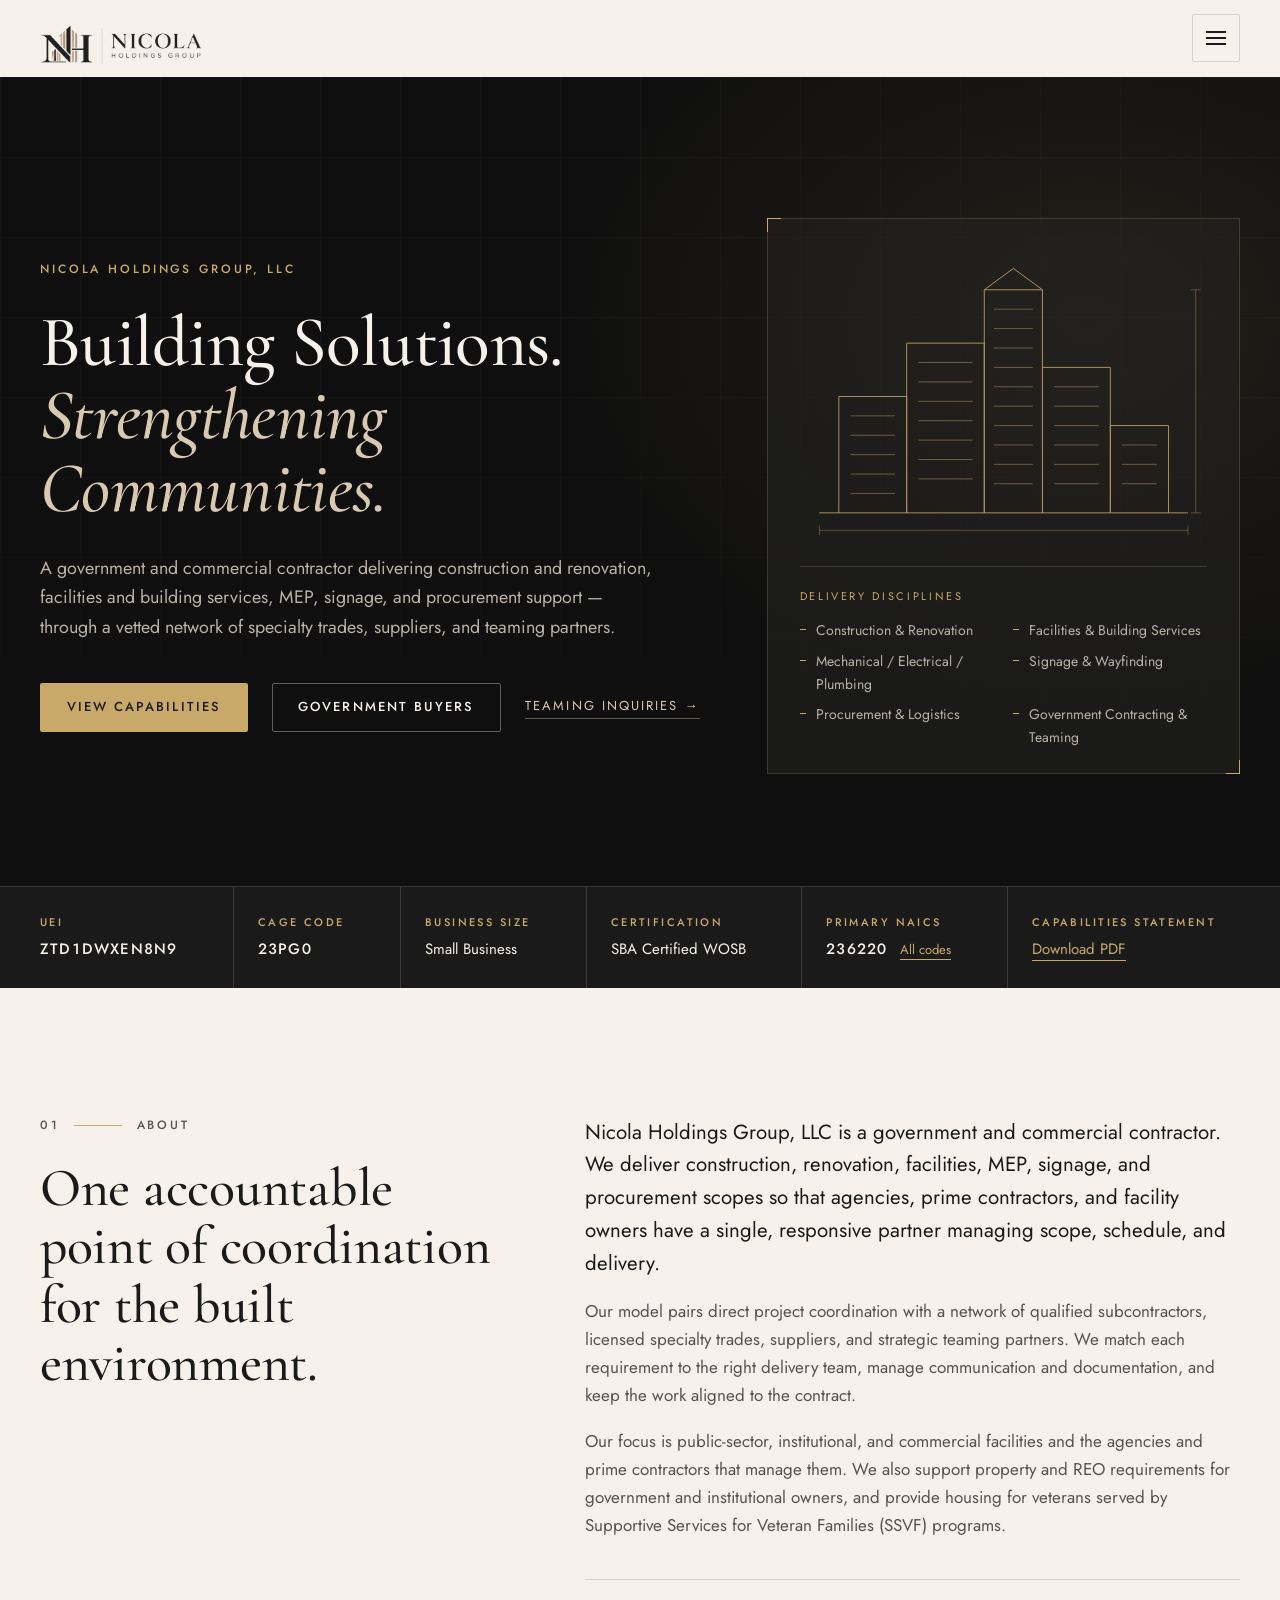
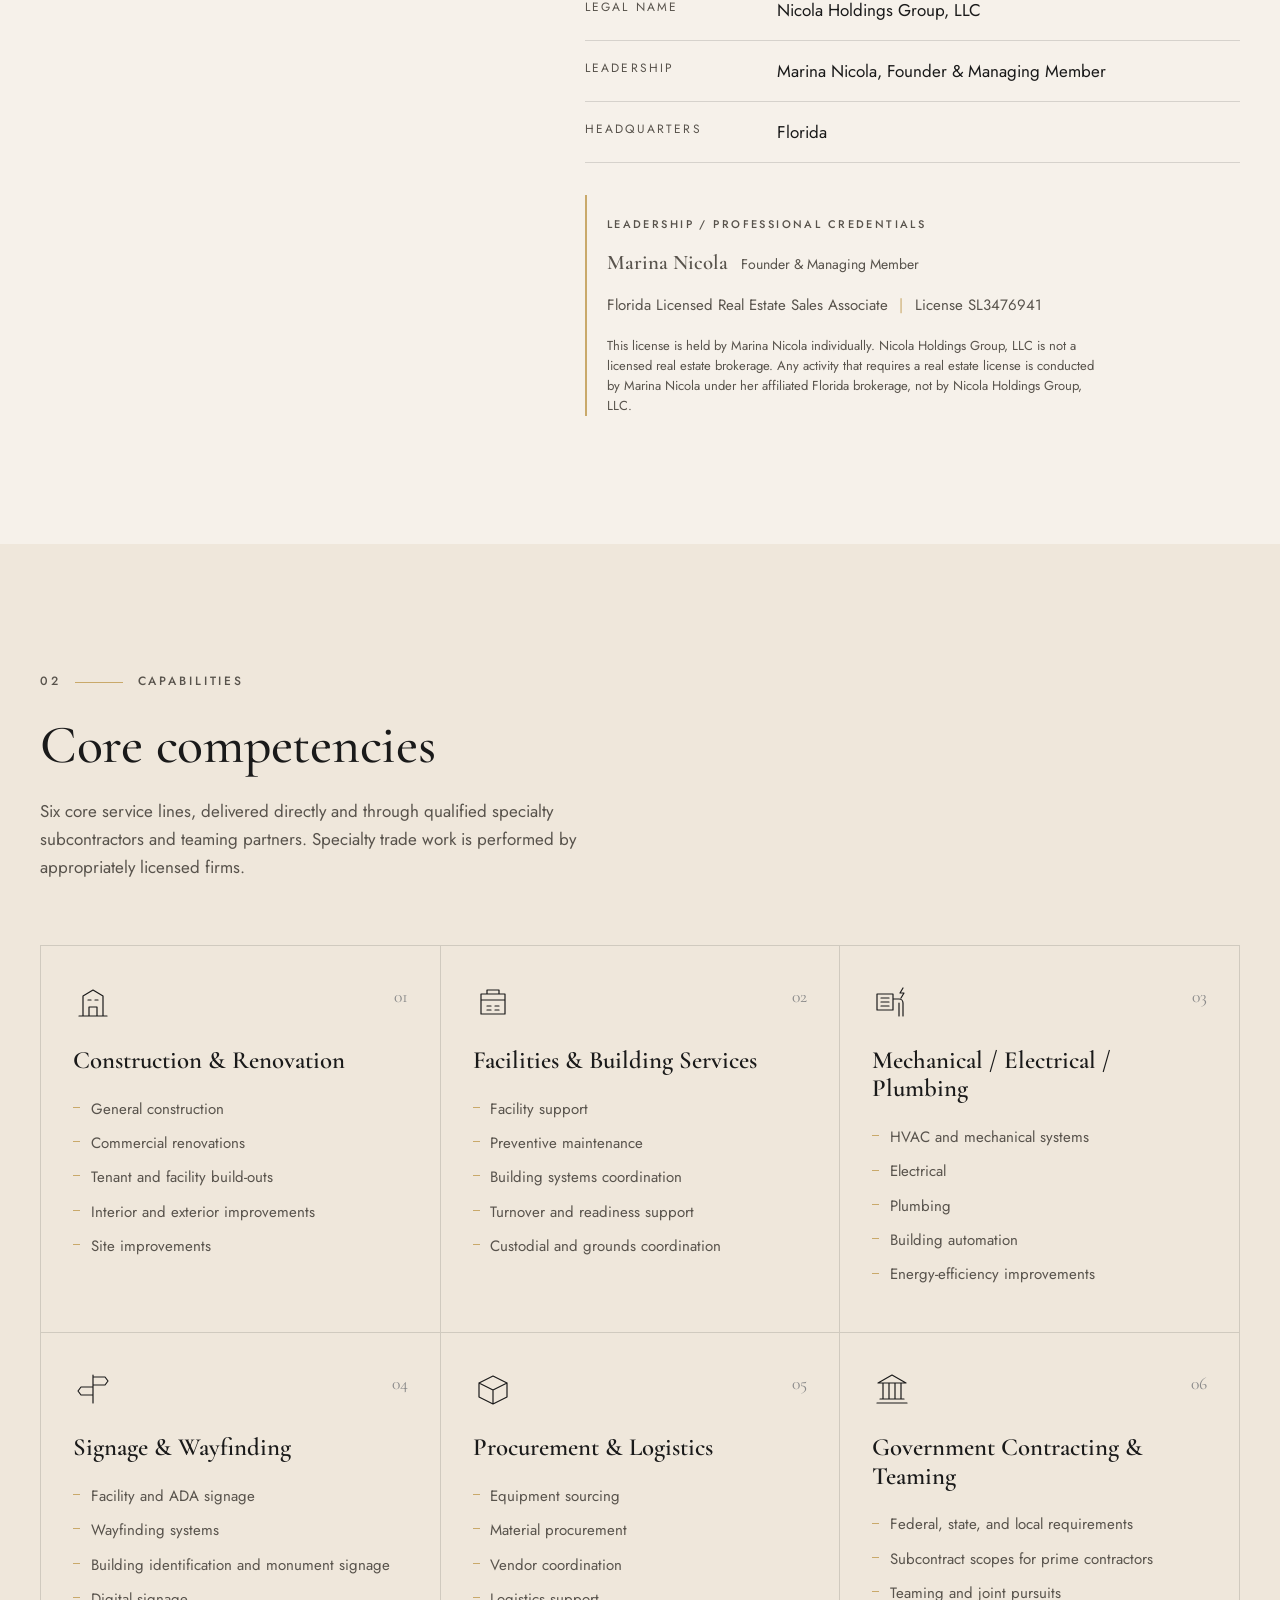
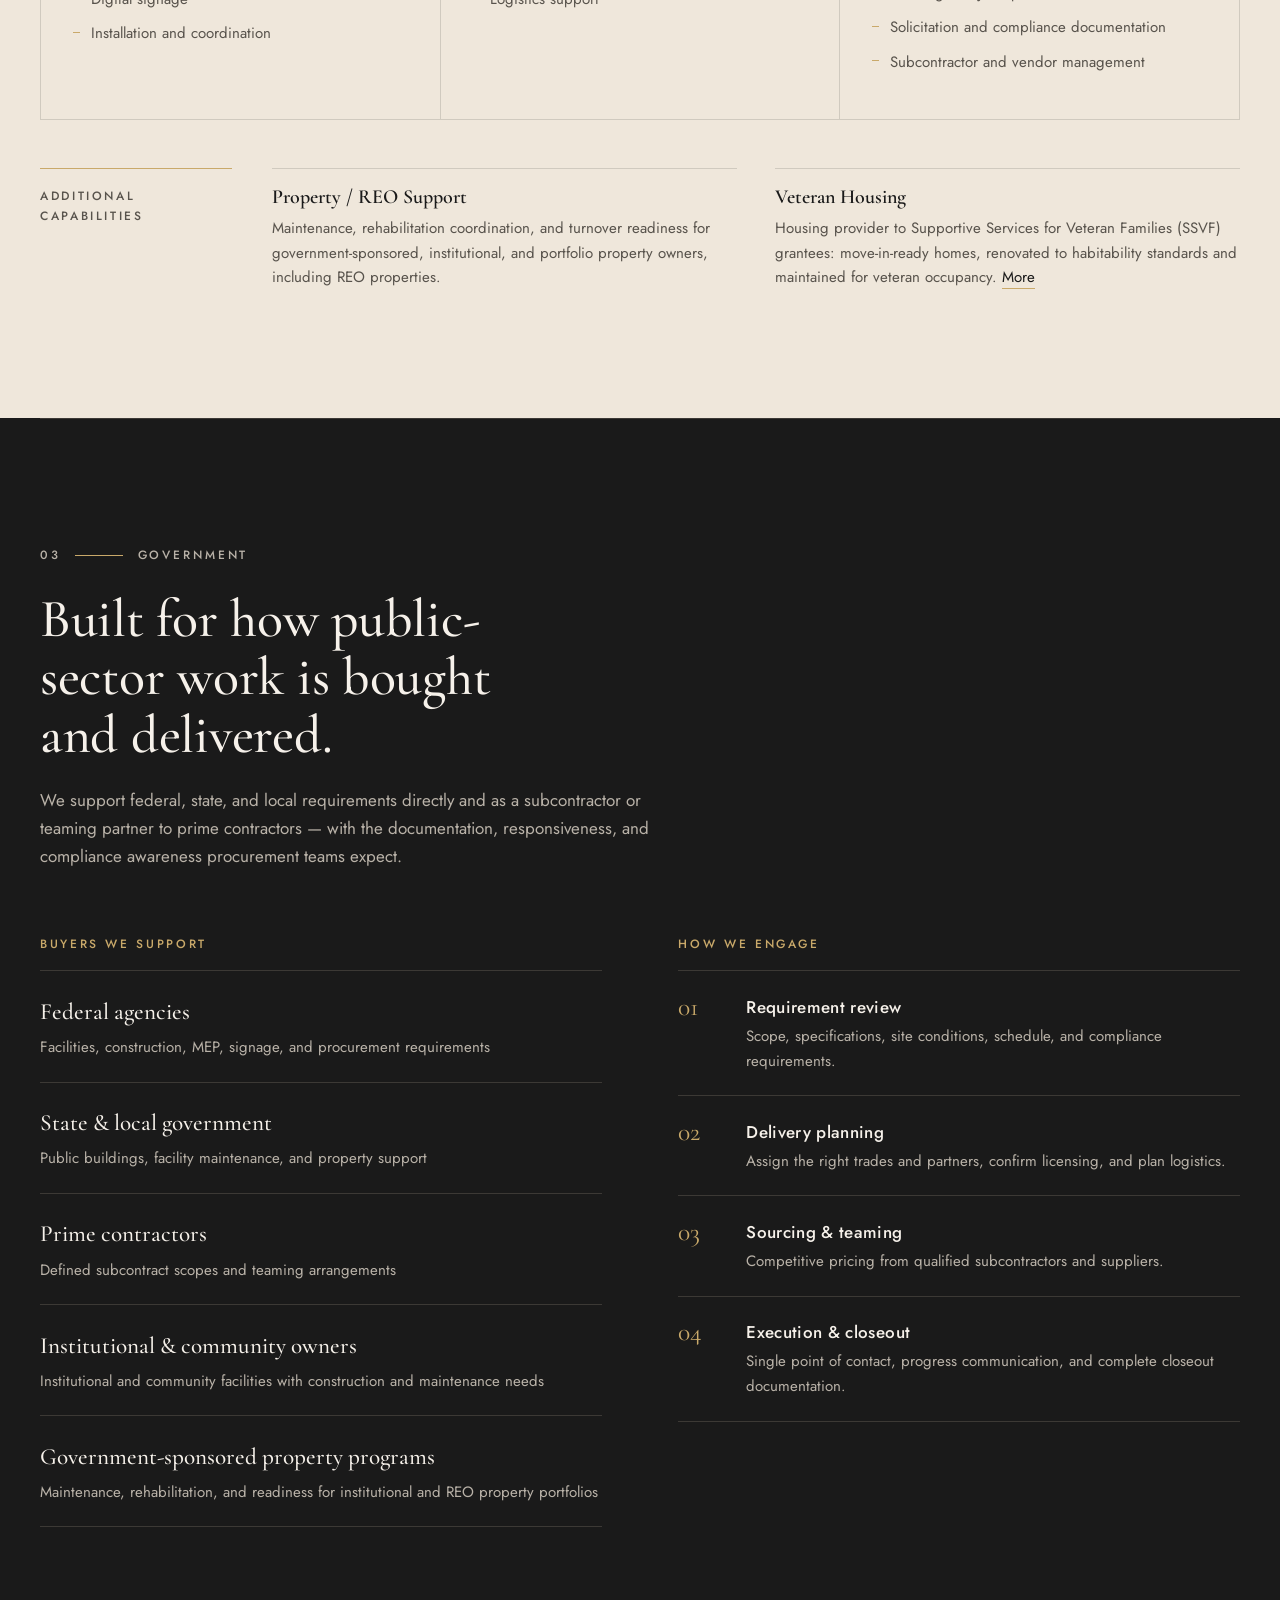
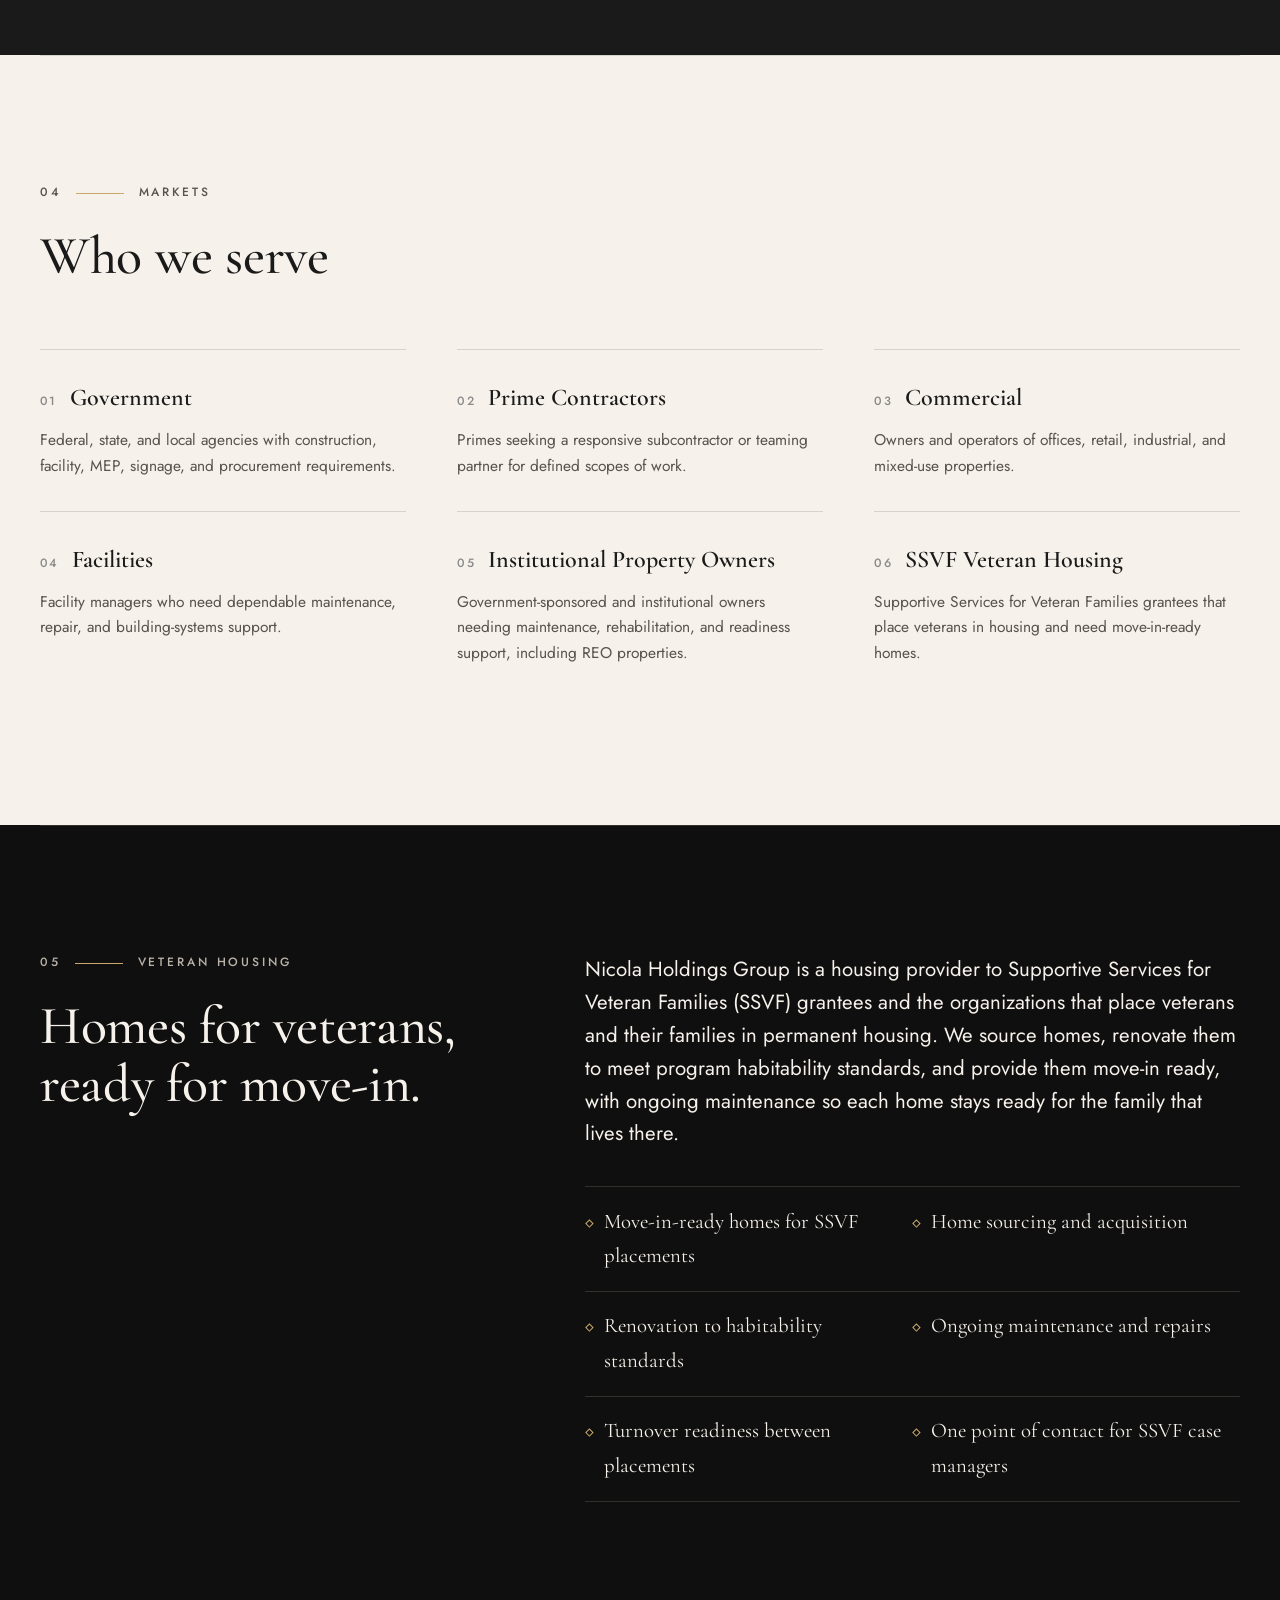
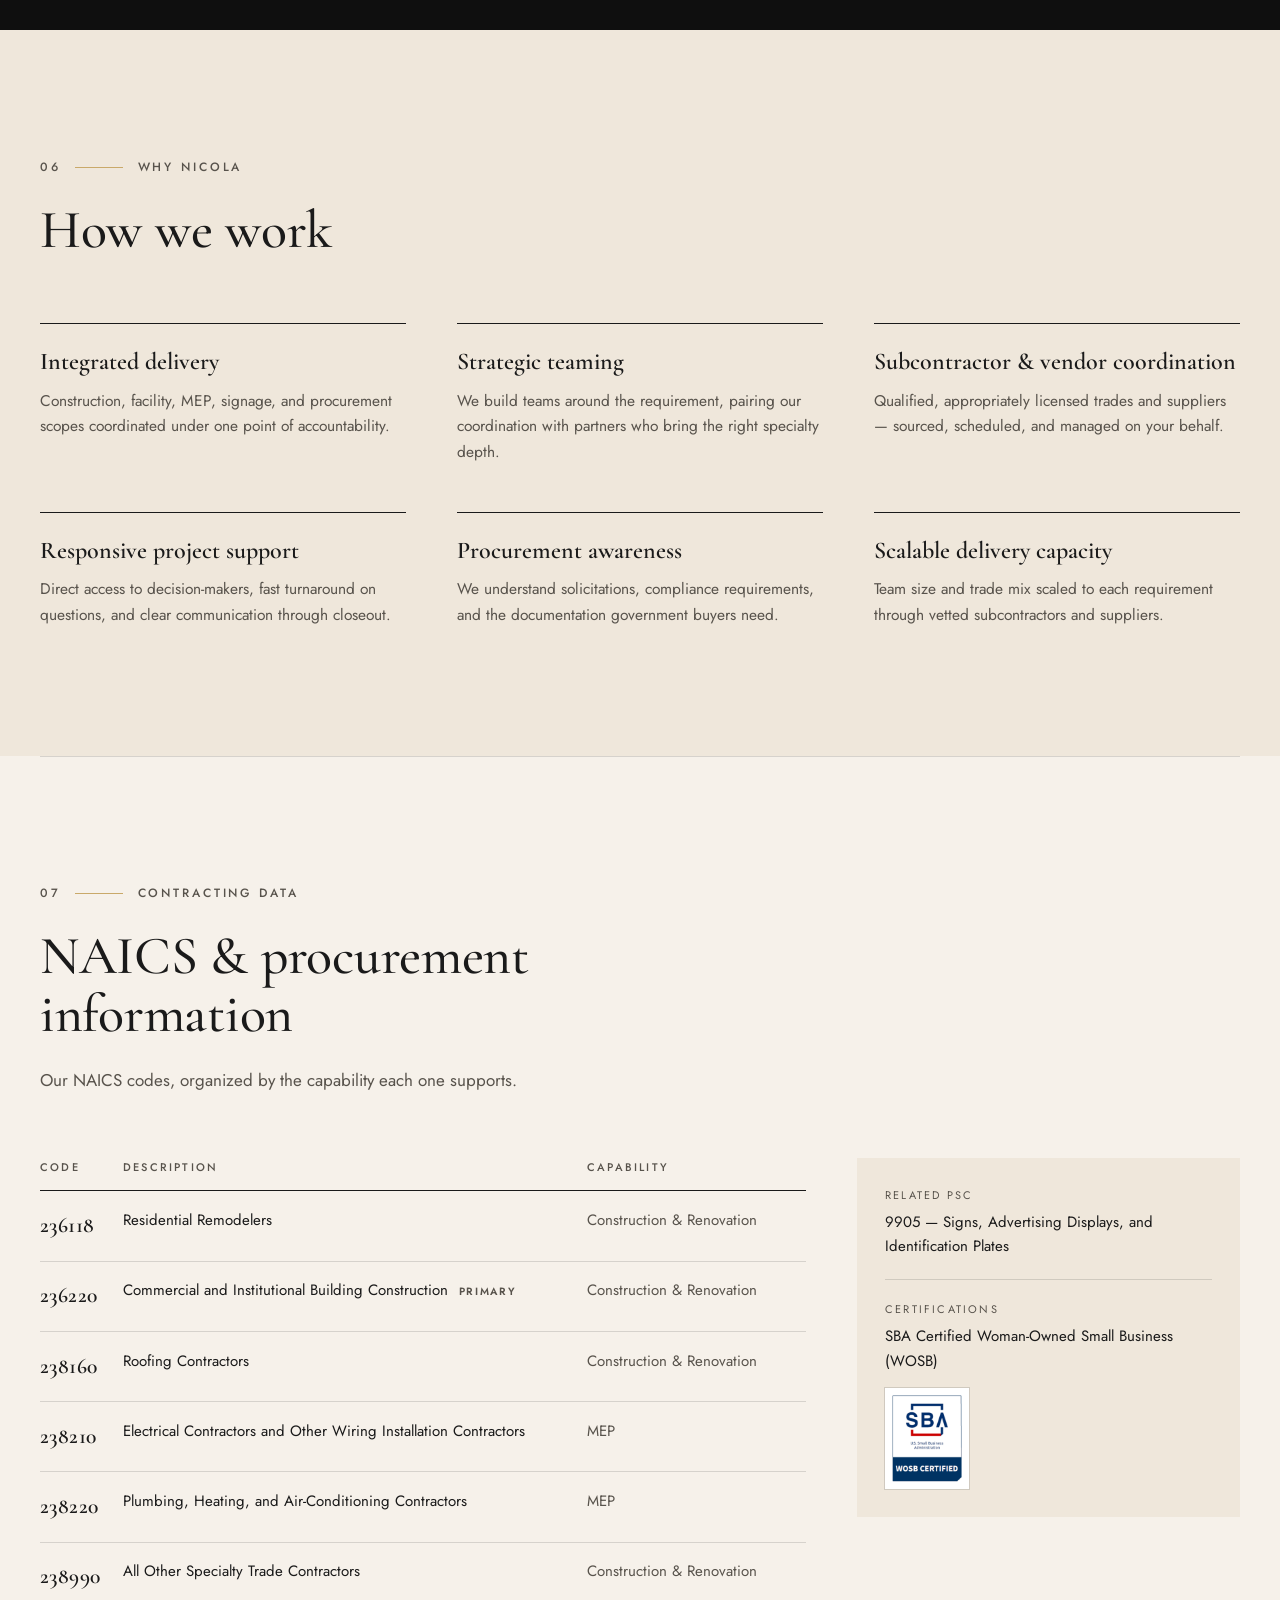
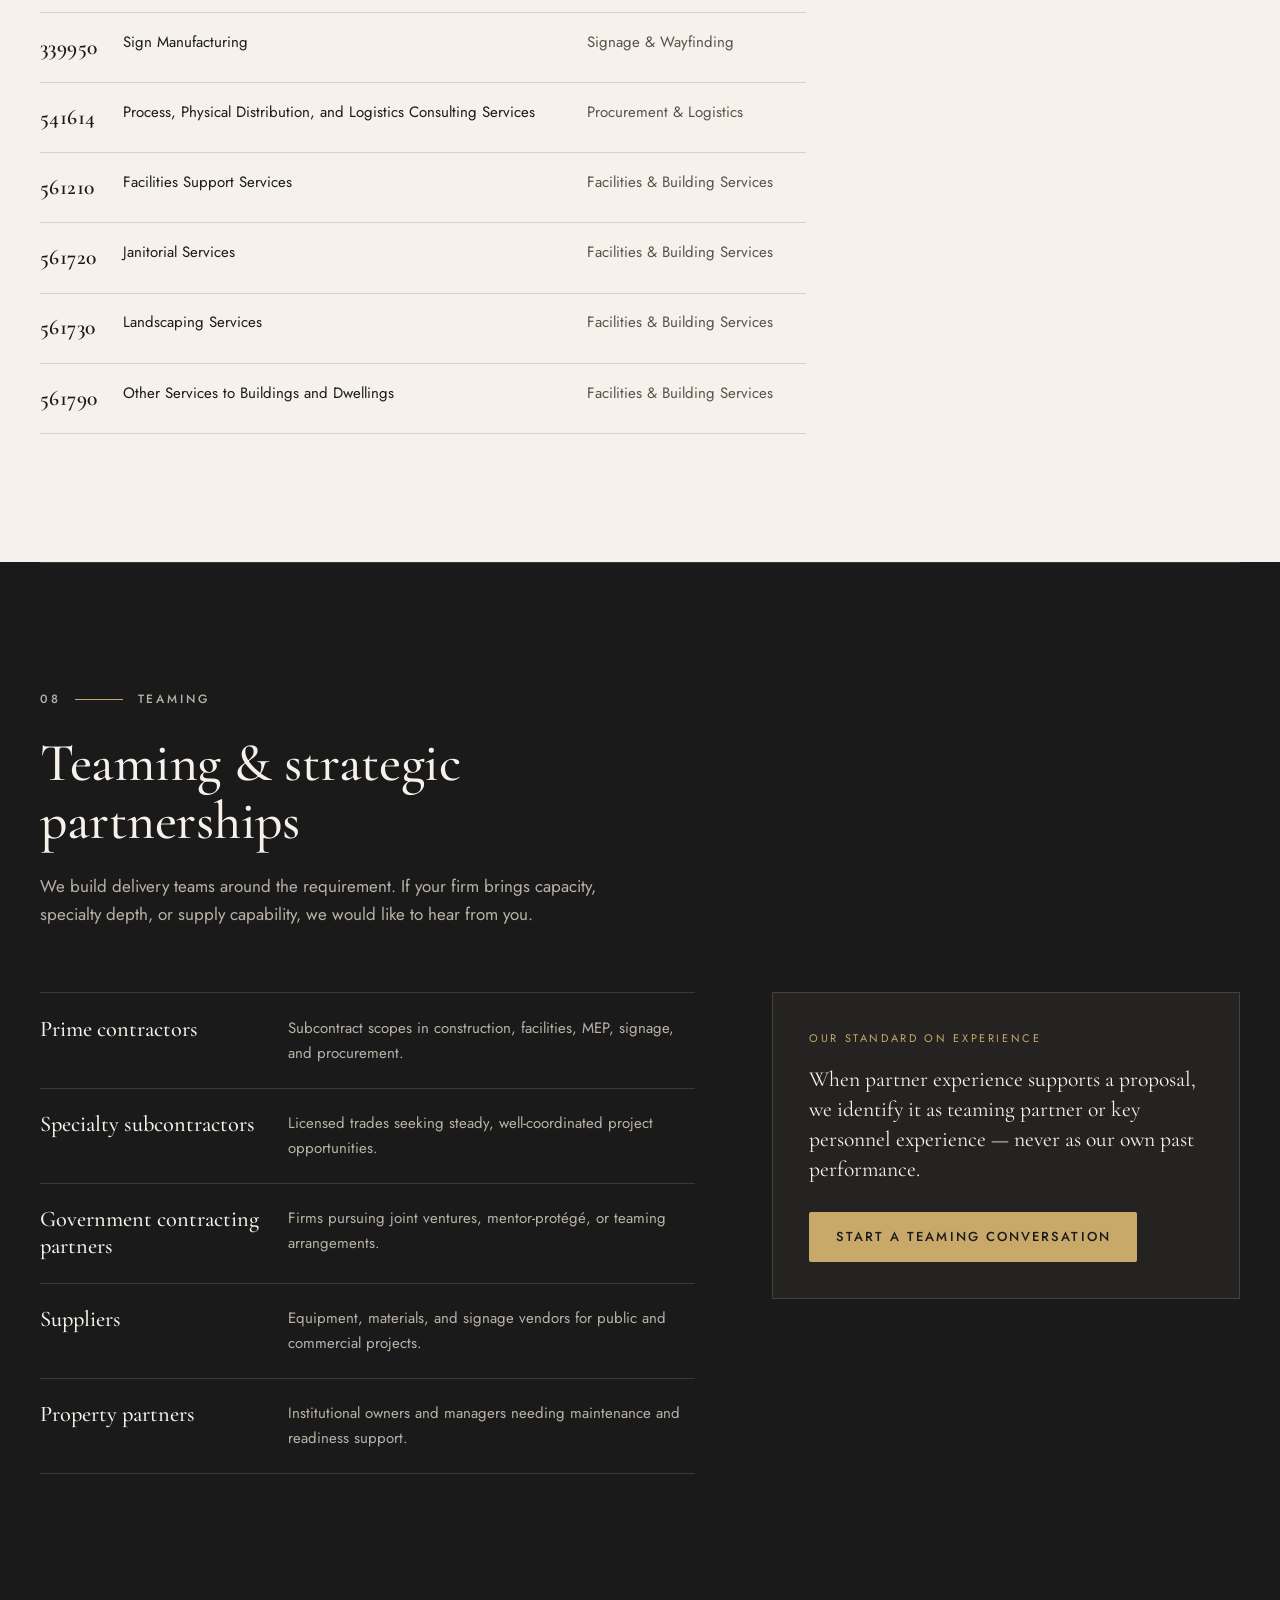
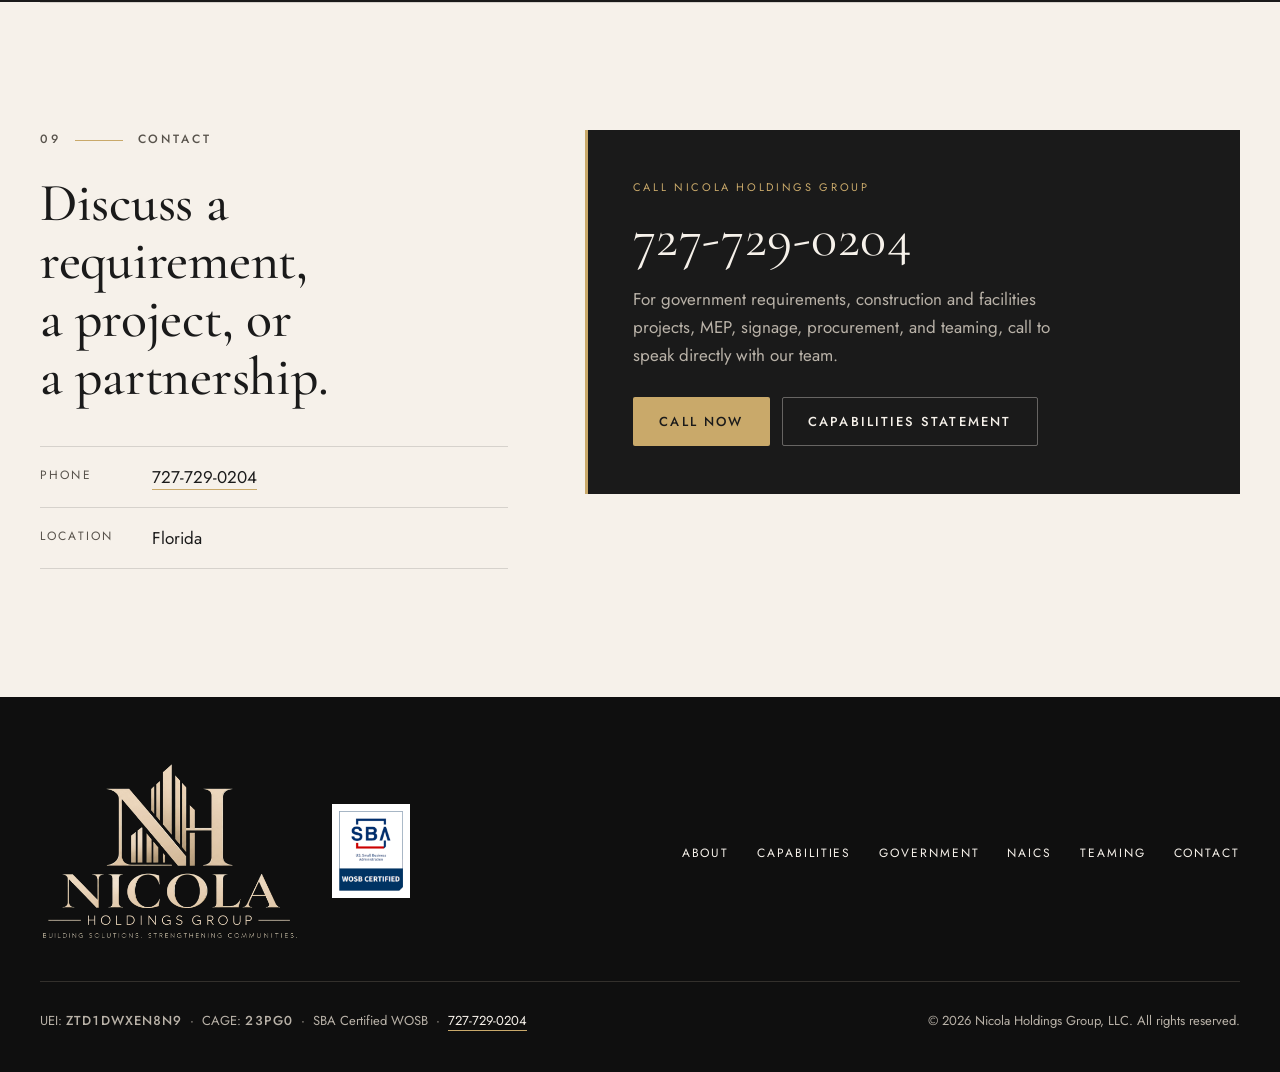
==== commit 8f8f2a04: "Remove SSVF disclosure from veteran housing section Co-Authored-By: Claude Opus 5.5 <noreply@anthrop" ====
--- a/index.html
+++ b/index.html
@@ -433,11 +433,6 @@
             <li><span>Turnover readiness between placements</span></li>
             <li><span>One point of contact for SSVF case managers</span></li>
           </ul>
-          <p class="disclosure disclosure--light">
-            Nicola Holdings Group is not an SSVF grantee and does not administer the SSVF program or VA
-            benefits, or determine eligibility. We provide homes and property services to the grantees and
-            organizations that place veterans.
-          </p>
         </div>
       </div>
     </section>
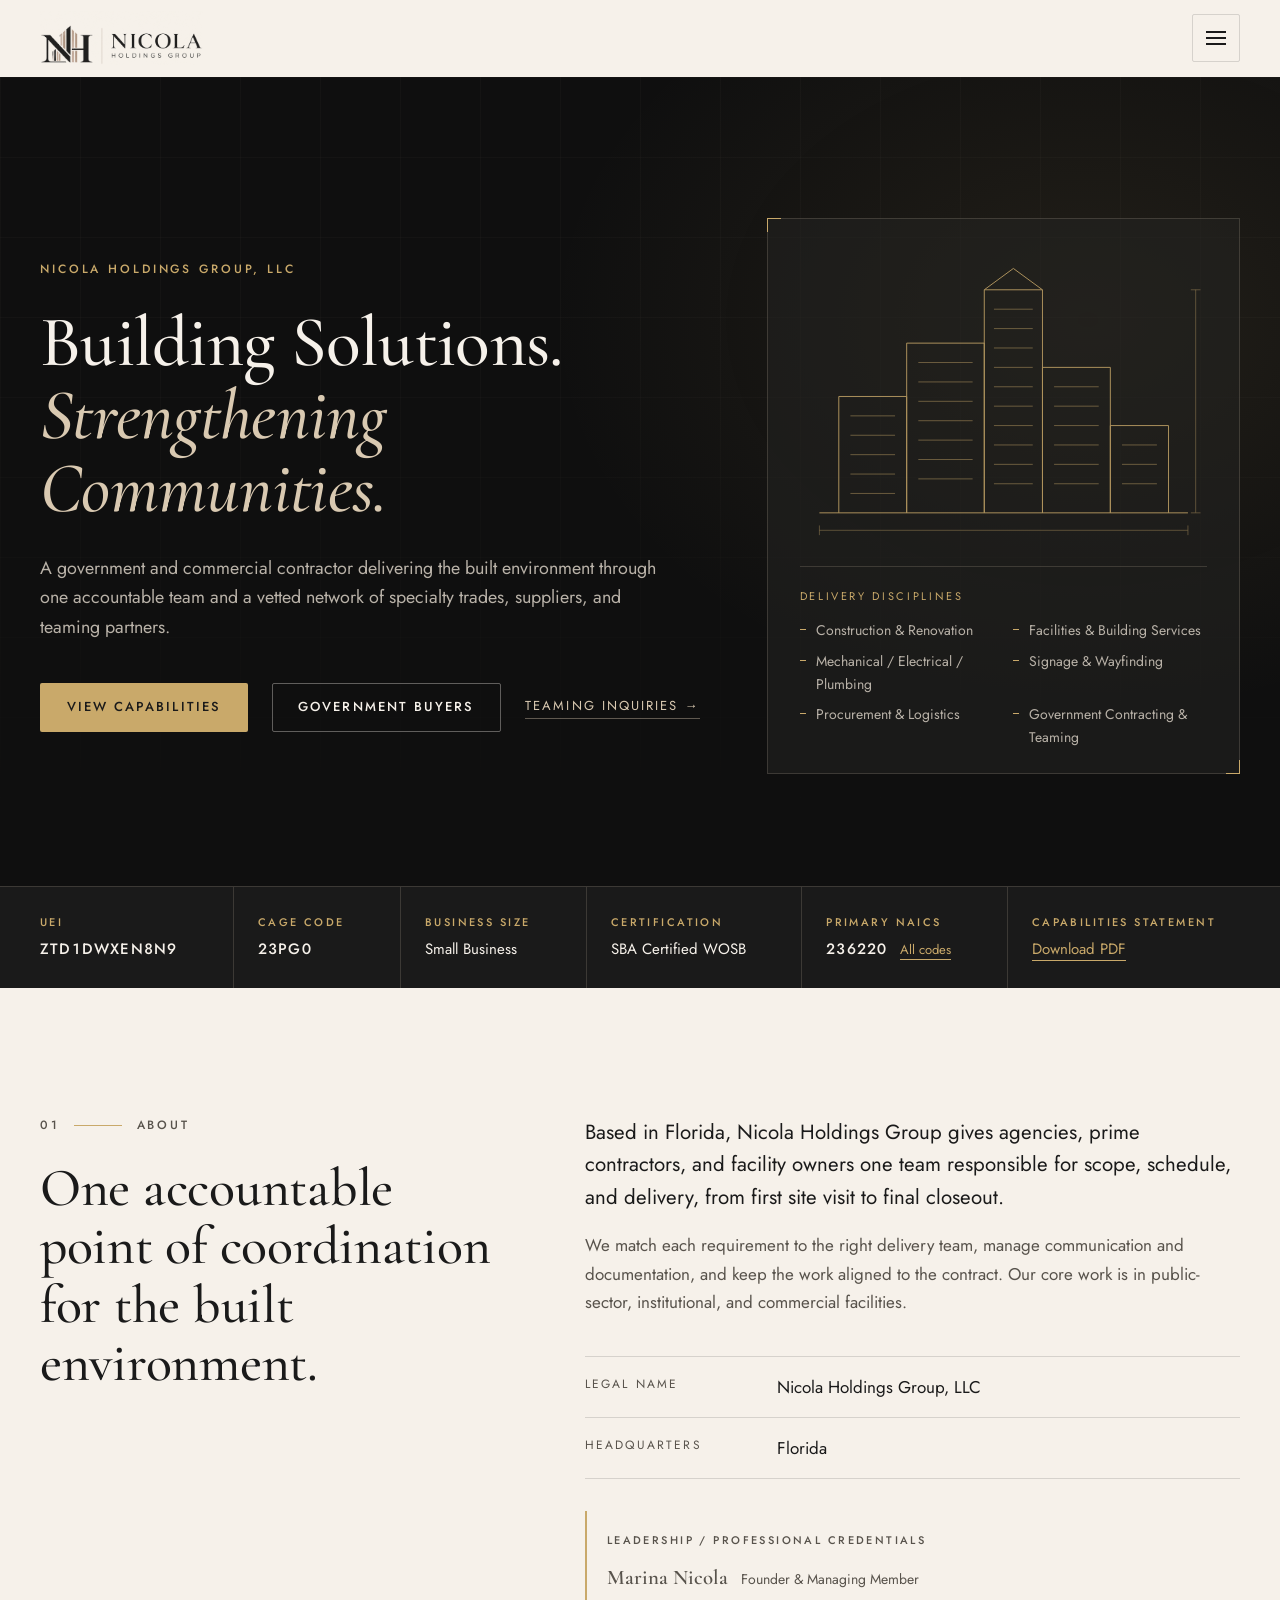
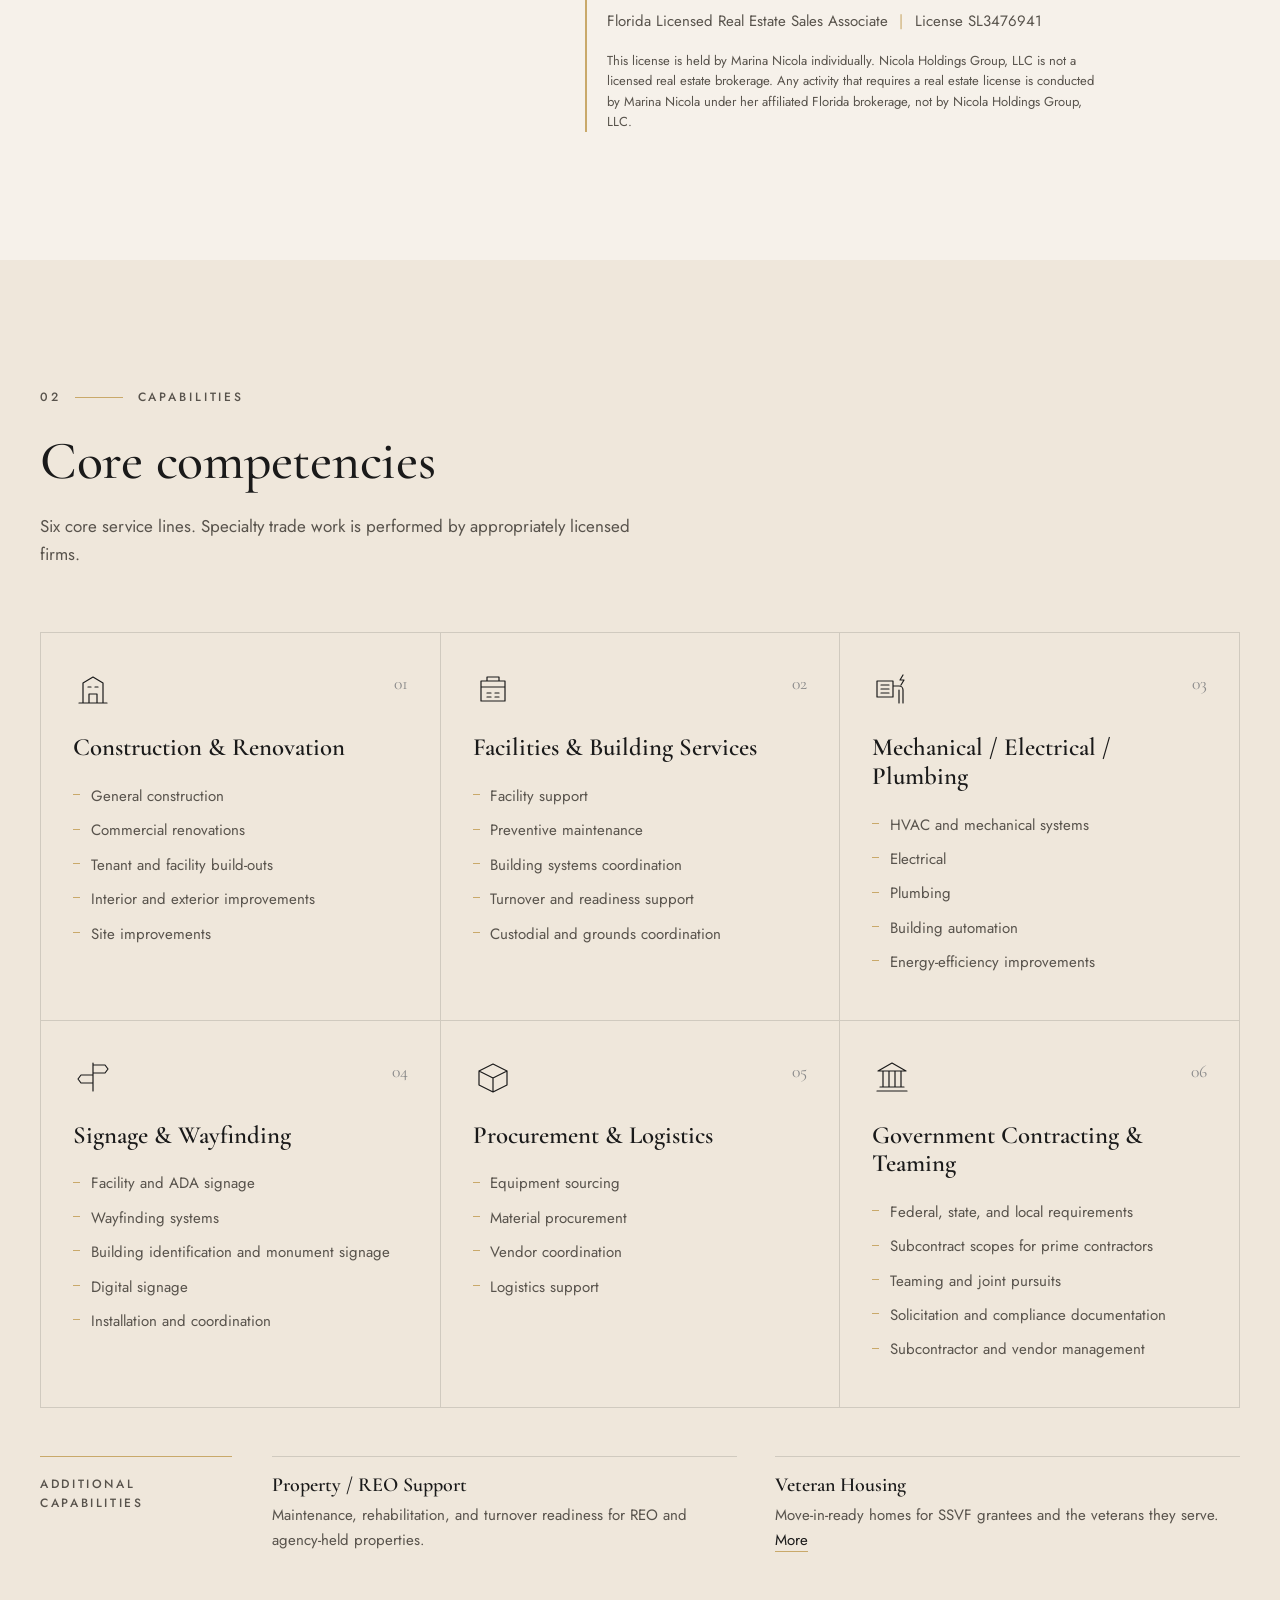
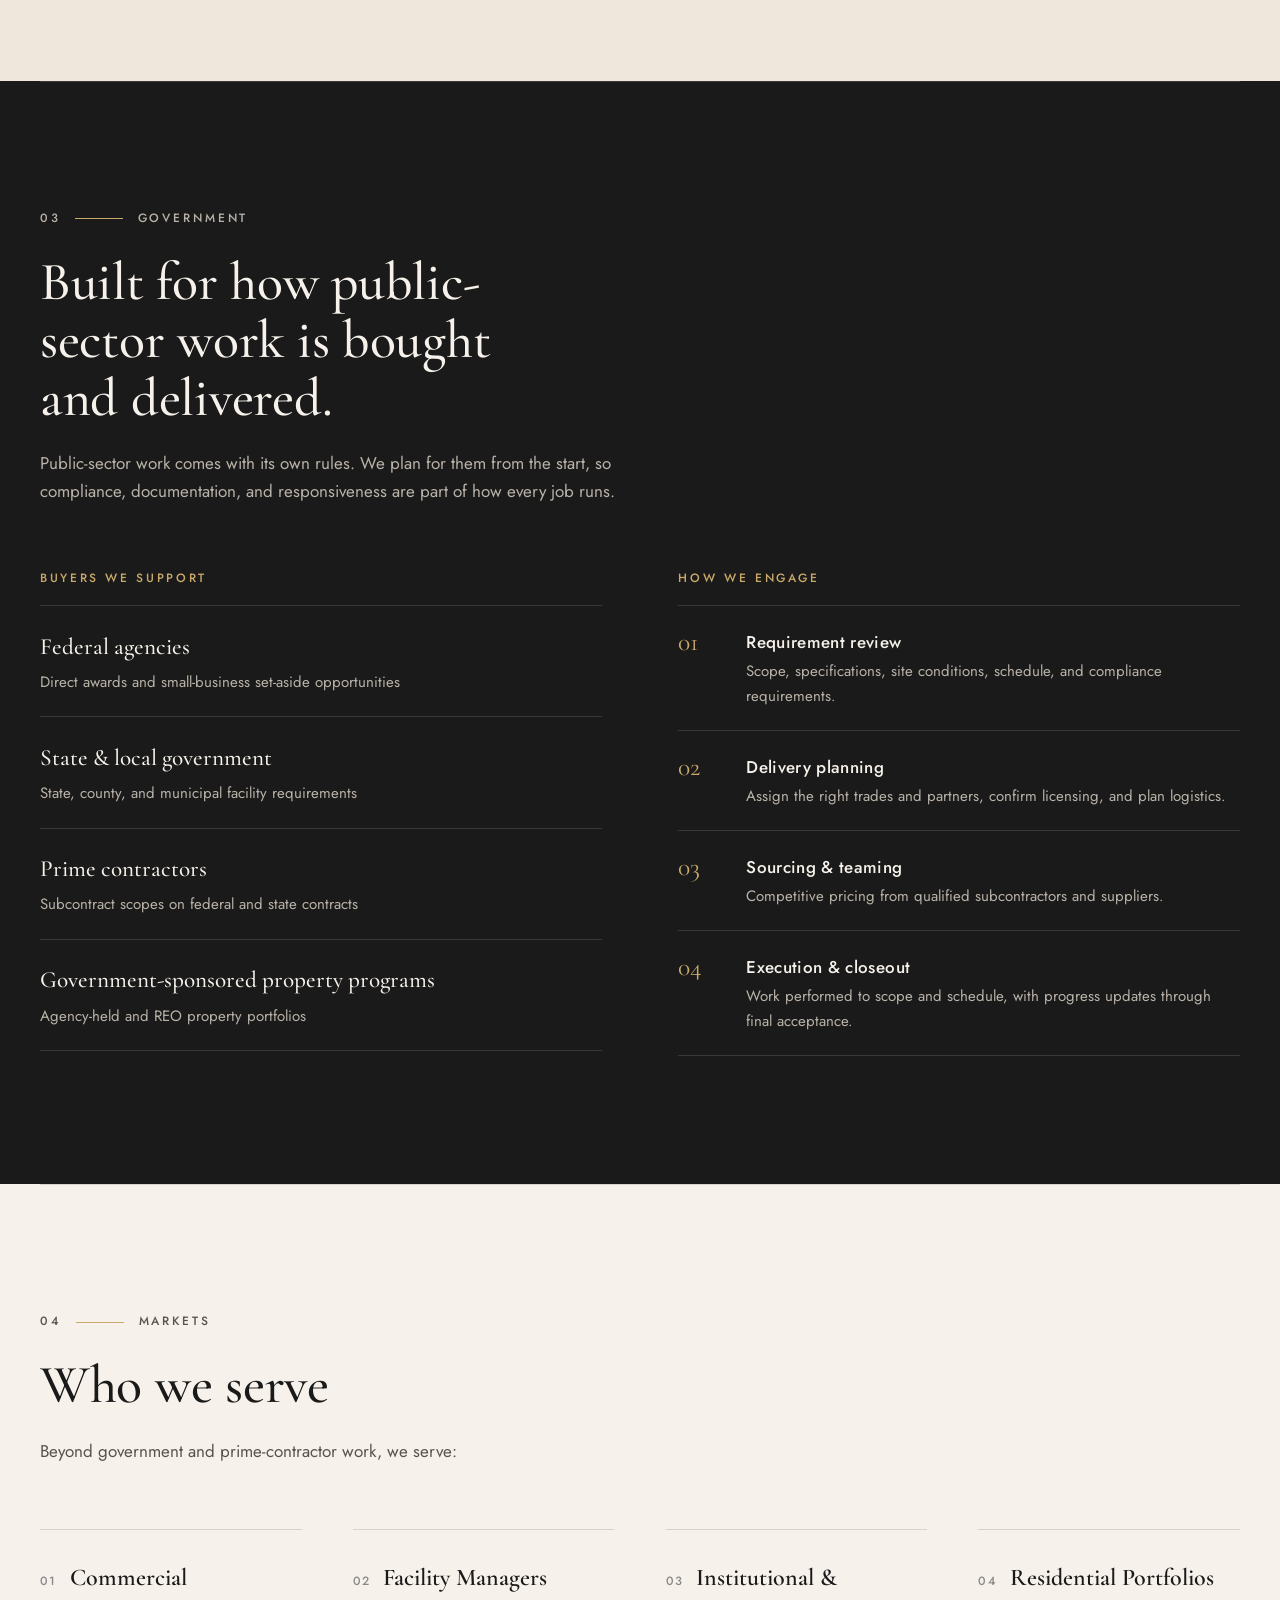
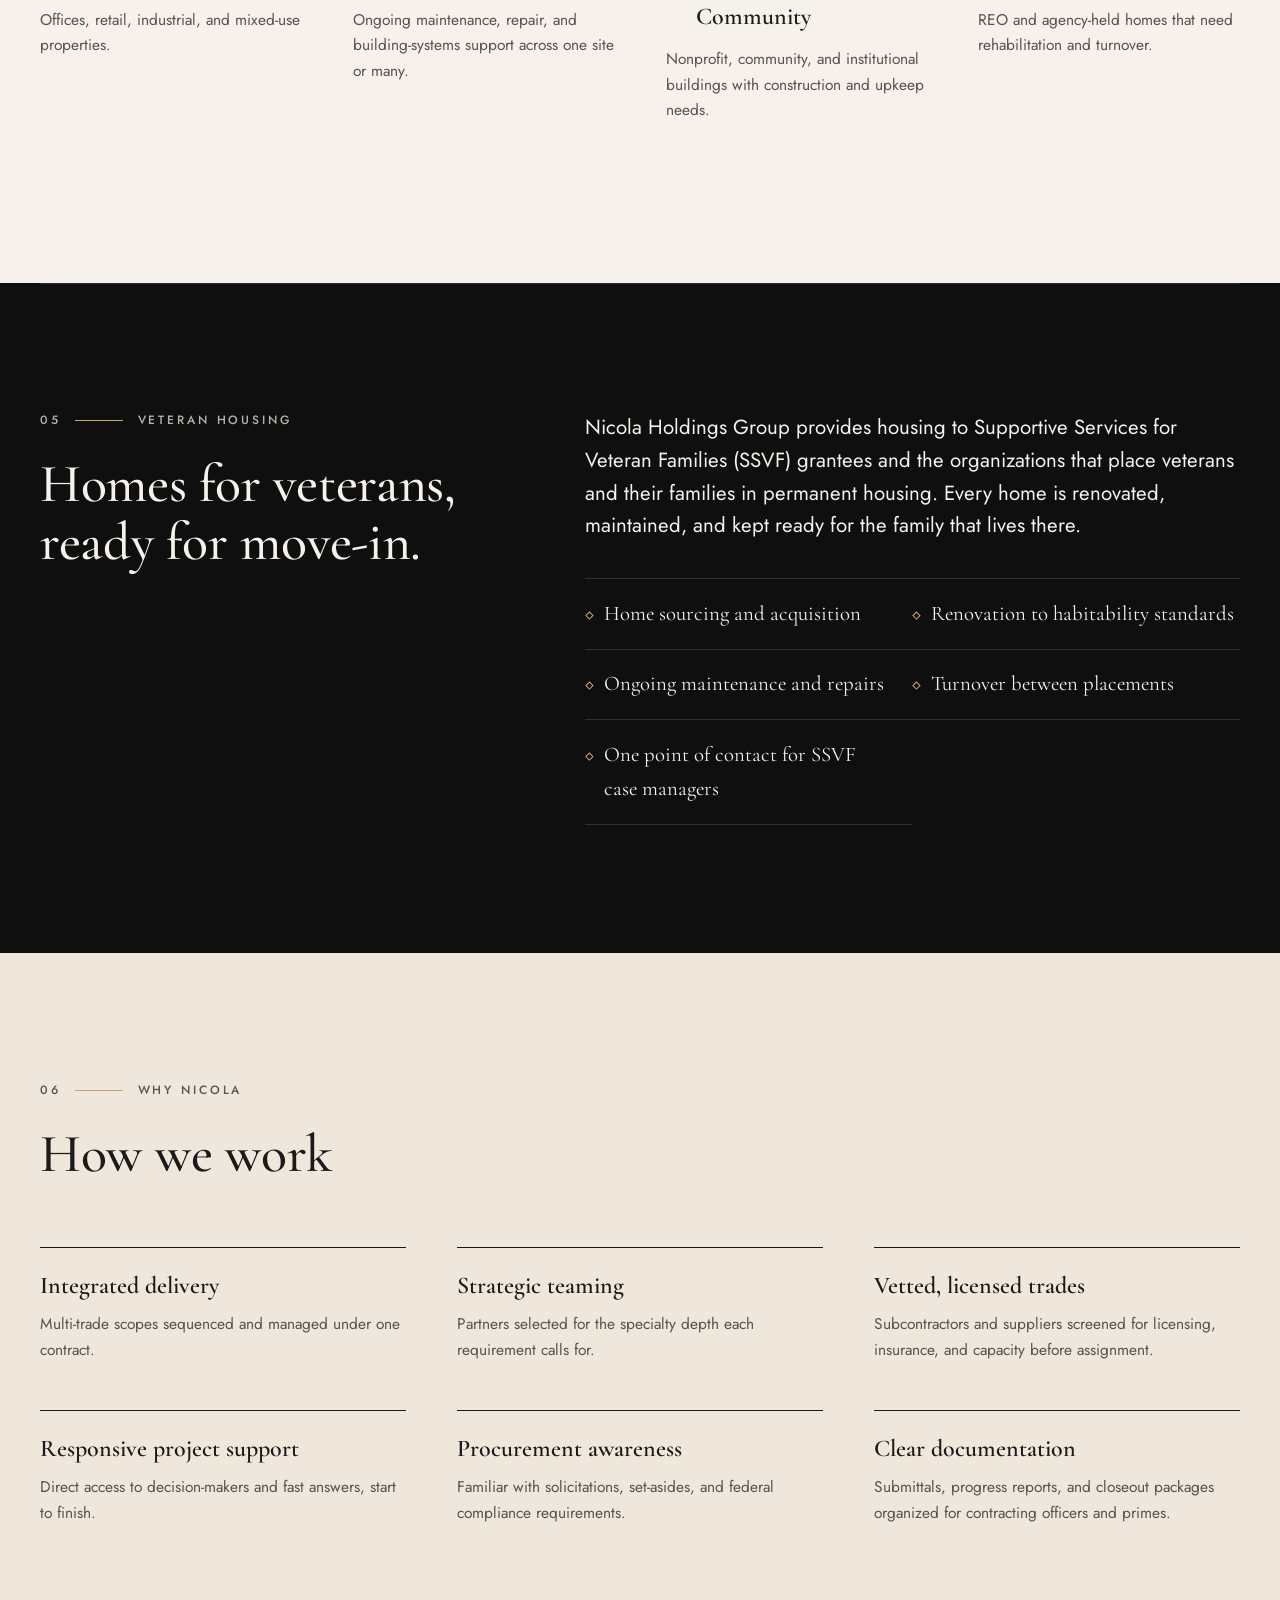
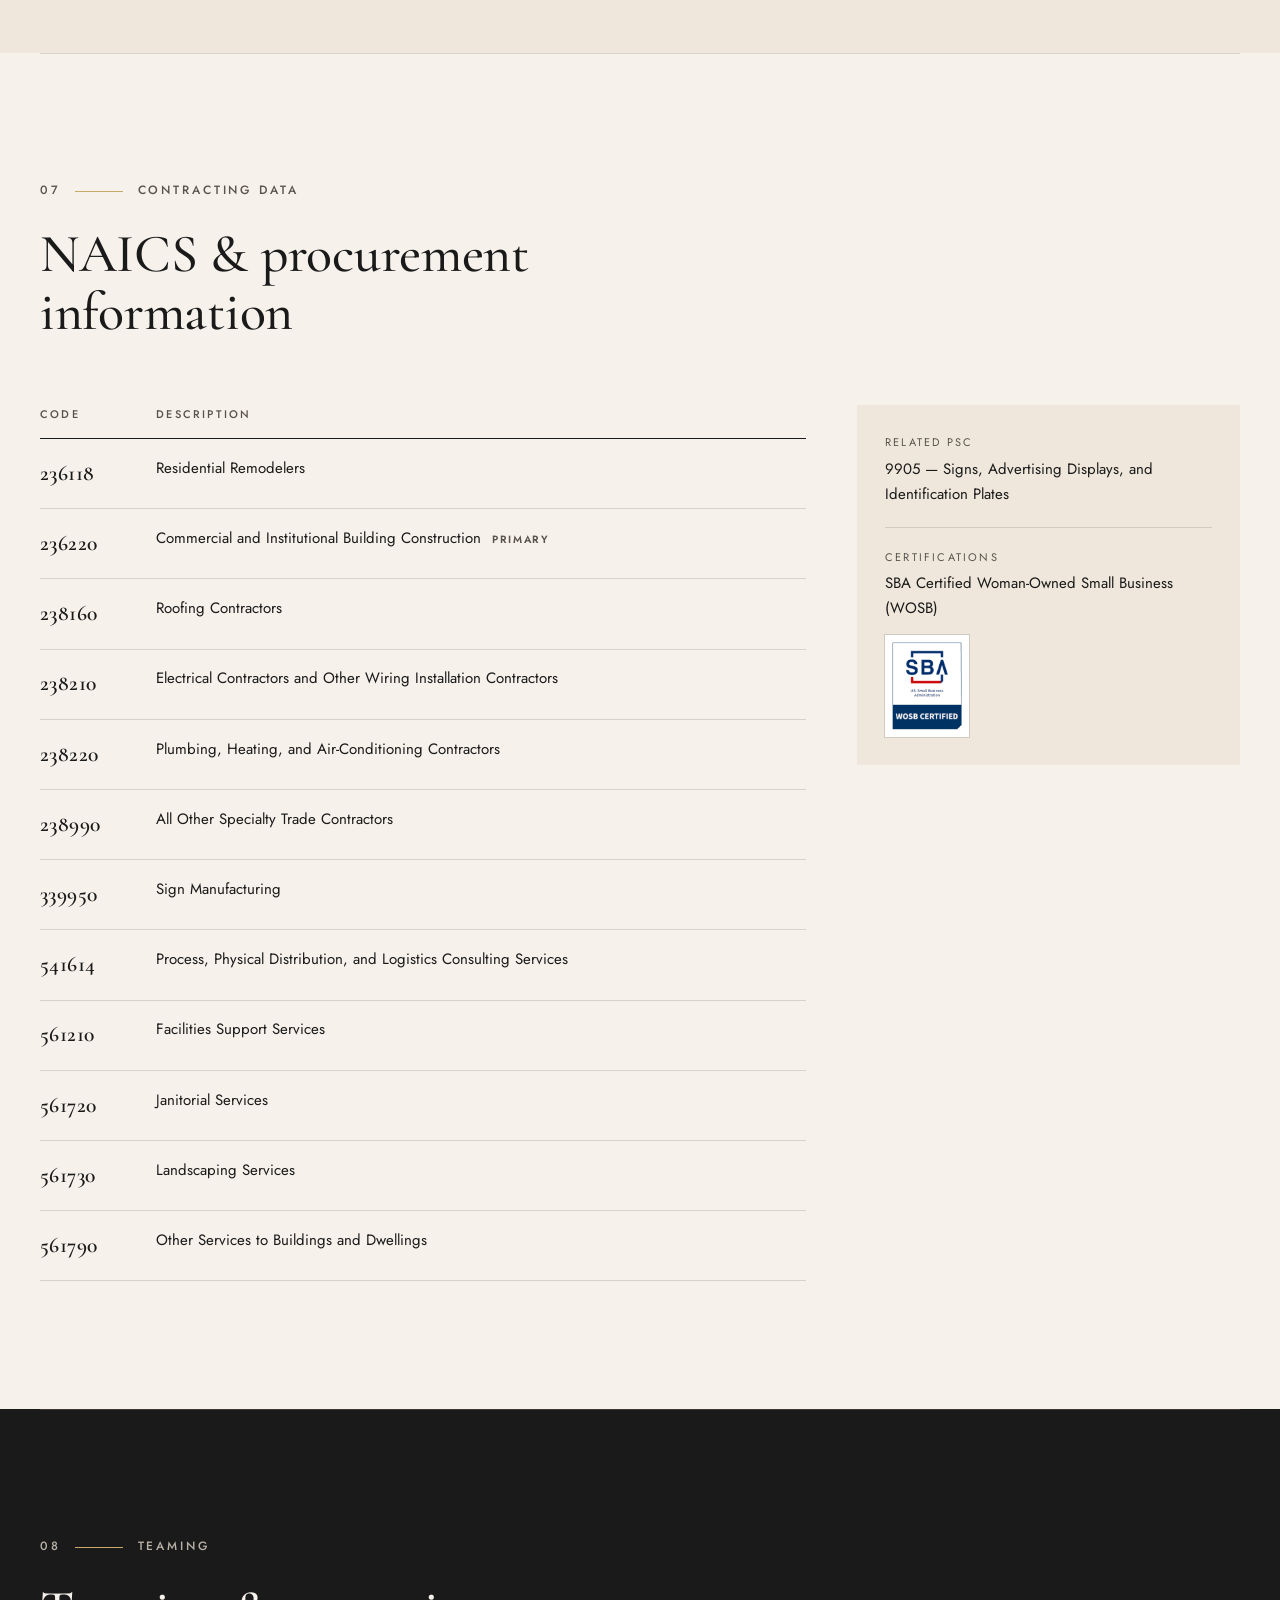
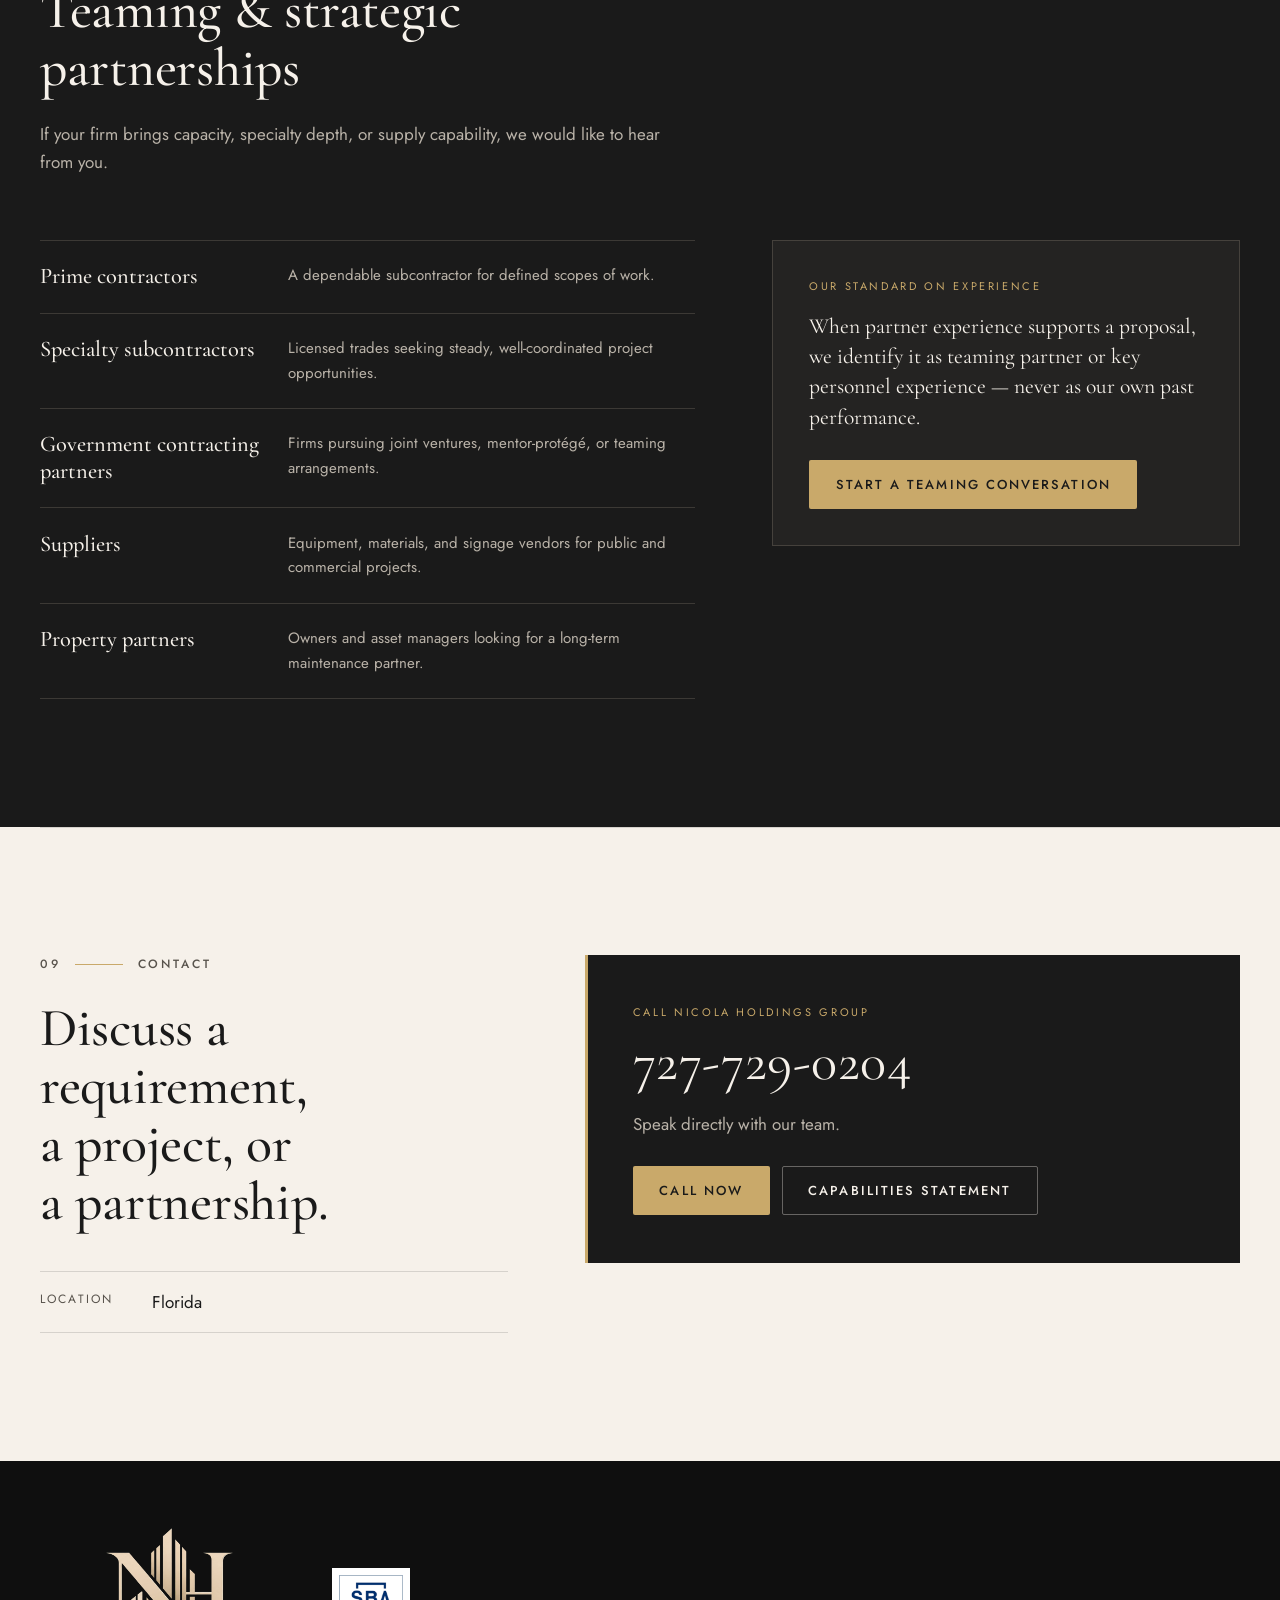
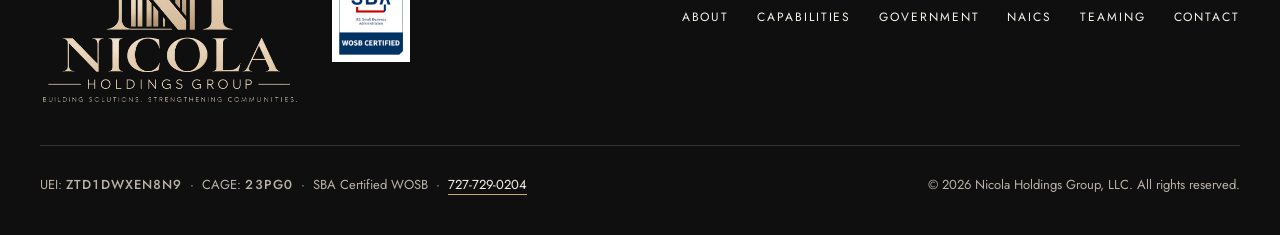
==== commit c7ef9d43: "Remove NAICS capability column; cut repeated copy across the site - NAICS table: Code and Descriptio" ====
--- a/index.html
+++ b/index.html
@@ -89,9 +89,8 @@
             <span class="hero__title-accent">Strengthening Communities.</span>
           </h1>
           <p class="hero__lede">
-            A government and commercial contractor delivering construction and renovation, facilities and
-            building services, MEP, signage, and procurement support — through a vetted network of
-            specialty trades, suppliers, and teaming partners.
+            A government and commercial contractor delivering the built environment through one accountable
+            team and a vetted network of specialty trades, suppliers, and teaming partners.
           </p>
           <div class="hero__actions">
             <a class="btn btn--gold" href="#capabilities">View Capabilities</a>
@@ -175,25 +174,16 @@
         </header>
         <div class="prose reveal">
           <p class="lead">
-            Nicola Holdings Group, LLC is a government and commercial contractor. We deliver construction,
-            renovation, facilities, MEP, signage, and procurement scopes so that agencies, prime contractors,
-            and facility owners have a single, responsive partner managing scope, schedule, and delivery.
+            Based in Florida, Nicola Holdings Group gives agencies, prime contractors, and facility owners
+            one team responsible for scope, schedule, and delivery, from first site visit to final closeout.
           </p>
           <p>
-            Our model pairs direct project coordination with a network of qualified subcontractors,
-            licensed specialty trades, suppliers, and strategic teaming partners. We match each
-            requirement to the right delivery team, manage communication and documentation, and keep
-            the work aligned to the contract.
-          </p>
-          <p>
-            Our focus is public-sector, institutional, and commercial facilities and the agencies and
-            prime contractors that manage them. We also support property and REO requirements for government
-            and institutional owners, and provide housing for veterans served by Supportive Services
-            for Veteran Families (SSVF) programs.
+            We match each requirement to the right delivery team, manage communication and documentation,
+            and keep the work aligned to the contract. Our core work is in public-sector, institutional,
+            and commercial facilities.
           </p>
           <dl class="about-facts">
             <div><dt>Legal name</dt><dd>Nicola Holdings Group, LLC</dd></div>
-            <div><dt>Leadership</dt><dd>Marina Nicola, Founder &amp; Managing Member</dd></div>
             <div><dt>Headquarters</dt><dd>Florida</dd></div>
           </dl>
 
@@ -218,8 +208,7 @@
           <p class="section-index">02 <span>Capabilities</span></p>
           <h2 class="section-title" id="capabilities-title">Core competencies</h2>
           <p class="section-intro">
-            Six core service lines, delivered directly and through qualified specialty subcontractors and
-            teaming partners. Specialty trade work is performed by appropriately licensed firms.
+            Six core service lines. Specialty trade work is performed by appropriately licensed firms.
           </p>
         </header>
 
@@ -308,15 +297,13 @@
             <article class="cap-sm reveal">
               <h3 class="cap-sm__title">Property / REO Support</h3>
               <p class="cap-sm__text">
-                Maintenance, rehabilitation coordination, and turnover readiness for government-sponsored,
-                institutional, and portfolio property owners, including REO properties.
+                Maintenance, rehabilitation, and turnover readiness for REO and agency-held properties.
               </p>
             </article>
             <article class="cap-sm reveal">
               <h3 class="cap-sm__title">Veteran Housing</h3>
               <p class="cap-sm__text">
-                Housing provider to Supportive Services for Veteran Families (SSVF) grantees: move-in-ready
-                homes, renovated to habitability standards and maintained for veteran occupancy. <a class="cap-sm__link" href="#veteran-housing">More</a>
+                Move-in-ready homes for SSVF grantees and the veterans they serve. <a class="cap-sm__link" href="#veteran-housing">More</a>
               </p>
             </article>
           </div>
@@ -332,9 +319,8 @@
           <p class="section-index section-index--light">03 <span>Government</span></p>
           <h2 class="section-title" id="government-title">Built for how public-sector work is bought and delivered.</h2>
           <p class="section-intro">
-            We support federal, state, and local requirements directly and as a subcontractor or teaming
-            partner to prime contractors — with the documentation, responsiveness, and compliance
-            awareness procurement teams expect.
+            Public-sector work comes with its own rules. We plan for them from the start, so compliance,
+            documentation, and responsiveness are part of how every job runs.
           </p>
         </header>
 
@@ -342,11 +328,10 @@
           <div class="gov__col reveal">
             <h3 class="gov__heading">Buyers we support</h3>
             <ul class="gov__buyers">
-              <li><strong>Federal agencies</strong><span>Facilities, construction, MEP, signage, and procurement requirements</span></li>
-              <li><strong>State &amp; local government</strong><span>Public buildings, facility maintenance, and property support</span></li>
-              <li><strong>Prime contractors</strong><span>Defined subcontract scopes and teaming arrangements</span></li>
-              <li><strong>Institutional &amp; community owners</strong><span>Institutional and community facilities with construction and maintenance needs</span></li>
-              <li><strong>Government-sponsored property programs</strong><span>Maintenance, rehabilitation, and readiness for institutional and REO property portfolios</span></li>
+              <li><strong>Federal agencies</strong><span>Direct awards and small-business set-aside opportunities</span></li>
+              <li><strong>State &amp; local government</strong><span>State, county, and municipal facility requirements</span></li>
+              <li><strong>Prime contractors</strong><span>Subcontract scopes on federal and state contracts</span></li>
+              <li><strong>Government-sponsored property programs</strong><span>Agency-held and REO property portfolios</span></li>
             </ul>
           </div>
 
@@ -367,7 +352,7 @@
               </li>
               <li>
                 <span class="process__step">04</span>
-                <div><strong>Execution &amp; closeout</strong><p>Single point of contact, progress communication, and complete closeout documentation.</p></div>
+                <div><strong>Execution &amp; closeout</strong><p>Work performed to scope and schedule, with progress updates through final acceptance.</p></div>
               </li>
             </ol>
           </div>
@@ -381,31 +366,24 @@
         <header class="section-head section-head--wide">
           <p class="section-index">04 <span>Markets</span></p>
           <h2 class="section-title" id="markets-title">Who we serve</h2>
-        </header>
-        <ol class="markets">
+          <p class="section-intro">Beyond government and prime-contractor work, we serve:</p>
+        </header>
+        <ol class="markets markets--four">
           <li class="market reveal">
-            <h3>Government</h3>
-            <p>Federal, state, and local agencies with construction, facility, MEP, signage, and procurement requirements.</p>
+            <h3>Commercial</h3>
+            <p>Offices, retail, industrial, and mixed-use properties.</p>
           </li>
           <li class="market reveal">
-            <h3>Prime Contractors</h3>
-            <p>Primes seeking a responsive subcontractor or teaming partner for defined scopes of work.</p>
+            <h3>Facility Managers</h3>
+            <p>Ongoing maintenance, repair, and building-systems support across one site or many.</p>
           </li>
           <li class="market reveal">
-            <h3>Commercial</h3>
-            <p>Owners and operators of offices, retail, industrial, and mixed-use properties.</p>
+            <h3>Institutional &amp; Community</h3>
+            <p>Nonprofit, community, and institutional buildings with construction and upkeep needs.</p>
           </li>
           <li class="market reveal">
-            <h3>Facilities</h3>
-            <p>Facility managers who need dependable maintenance, repair, and building-systems support.</p>
-          </li>
-          <li class="market reveal">
-            <h3>Institutional Property Owners</h3>
-            <p>Government-sponsored and institutional owners needing maintenance, rehabilitation, and readiness support, including REO properties.</p>
-          </li>
-          <li class="market reveal">
-            <h3>SSVF Veteran Housing</h3>
-            <p>Supportive Services for Veteran Families grantees that place veterans in housing and need move-in-ready homes.</p>
+            <h3>Residential Portfolios</h3>
+            <p>REO and agency-held homes that need rehabilitation and turnover.</p>
           </li>
         </ol>
       </div>
@@ -420,17 +398,15 @@
         </header>
         <div class="reveal">
           <p class="lead lead--light">
-            Nicola Holdings Group is a housing provider to Supportive Services for Veteran Families (SSVF)
-            grantees and the organizations that place veterans and their families in permanent housing. We
-            source homes, renovate them to meet program habitability standards, and provide them move-in
-            ready, with ongoing maintenance so each home stays ready for the family that lives there.
+            Nicola Holdings Group provides housing to Supportive Services for Veteran Families (SSVF)
+            grantees and the organizations that place veterans and their families in permanent housing.
+            Every home is renovated, maintained, and kept ready for the family that lives there.
           </p>
           <ul class="vet-list">
-            <li><span>Move-in-ready homes for SSVF placements</span></li>
             <li><span>Home sourcing and acquisition</span></li>
             <li><span>Renovation to habitability standards</span></li>
             <li><span>Ongoing maintenance and repairs</span></li>
-            <li><span>Turnover readiness between placements</span></li>
+            <li><span>Turnover between placements</span></li>
             <li><span>One point of contact for SSVF case managers</span></li>
           </ul>
         </div>
@@ -447,27 +423,27 @@
         <div class="diff-grid">
           <article class="diff reveal">
             <h3>Integrated delivery</h3>
-            <p>Construction, facility, MEP, signage, and procurement scopes coordinated under one point of accountability.</p>
+            <p>Multi-trade scopes sequenced and managed under one contract.</p>
           </article>
           <article class="diff reveal">
             <h3>Strategic teaming</h3>
-            <p>We build teams around the requirement, pairing our coordination with partners who bring the right specialty depth.</p>
+            <p>Partners selected for the specialty depth each requirement calls for.</p>
           </article>
           <article class="diff reveal">
-            <h3>Subcontractor &amp; vendor coordination</h3>
-            <p>Qualified, appropriately licensed trades and suppliers — sourced, scheduled, and managed on your behalf.</p>
+            <h3>Vetted, licensed trades</h3>
+            <p>Subcontractors and suppliers screened for licensing, insurance, and capacity before assignment.</p>
           </article>
           <article class="diff reveal">
             <h3>Responsive project support</h3>
-            <p>Direct access to decision-makers, fast turnaround on questions, and clear communication through closeout.</p>
+            <p>Direct access to decision-makers and fast answers, start to finish.</p>
           </article>
           <article class="diff reveal">
             <h3>Procurement awareness</h3>
-            <p>We understand solicitations, compliance requirements, and the documentation government buyers need.</p>
+            <p>Familiar with solicitations, set-asides, and federal compliance requirements.</p>
           </article>
           <article class="diff reveal">
-            <h3>Scalable delivery capacity</h3>
-            <p>Team size and trade mix scaled to each requirement through vetted subcontractors and suppliers.</p>
+            <h3>Clear documentation</h3>
+            <p>Submittals, progress reports, and closeout packages organized for contracting officers and primes.</p>
           </article>
         </div>
       </div>
@@ -479,30 +455,27 @@
         <header class="section-head section-head--wide">
           <p class="section-index">07 <span>Contracting Data</span></p>
           <h2 class="section-title" id="naics-title">NAICS &amp; procurement information</h2>
-          <p class="section-intro">
-            Our NAICS codes, organized by the capability each one supports.
-          </p>
         </header>
 
         <div class="naics reveal">
           <table class="naics__table">
-            <caption class="visually-hidden">NAICS codes organized by capability</caption>
+            <caption class="visually-hidden">NAICS codes</caption>
             <thead>
-              <tr><th scope="col">Code</th><th scope="col">Description</th><th scope="col">Capability</th></tr>
+              <tr><th scope="col">Code</th><th scope="col">Description</th></tr>
             </thead>
             <tbody>
-              <tr><td class="naics__code">236118</td><td>Residential Remodelers</td><td>Construction &amp; Renovation</td></tr>
-              <tr><td class="naics__code">236220</td><td>Commercial and Institutional Building Construction <span class="naics__primary">Primary</span></td><td>Construction &amp; Renovation</td></tr>
-              <tr><td class="naics__code">238160</td><td>Roofing Contractors</td><td>Construction &amp; Renovation</td></tr>
-              <tr><td class="naics__code">238210</td><td>Electrical Contractors and Other Wiring Installation Contractors</td><td>MEP</td></tr>
-              <tr><td class="naics__code">238220</td><td>Plumbing, Heating, and Air-Conditioning Contractors</td><td>MEP</td></tr>
-              <tr><td class="naics__code">238990</td><td>All Other Specialty Trade Contractors</td><td>Construction &amp; Renovation</td></tr>
-              <tr><td class="naics__code">339950</td><td>Sign Manufacturing</td><td>Signage &amp; Wayfinding</td></tr>
-              <tr><td class="naics__code">541614</td><td>Process, Physical Distribution, and Logistics Consulting Services</td><td>Procurement &amp; Logistics</td></tr>
-              <tr><td class="naics__code">561210</td><td>Facilities Support Services</td><td>Facilities &amp; Building Services</td></tr>
-              <tr><td class="naics__code">561720</td><td>Janitorial Services</td><td>Facilities &amp; Building Services</td></tr>
-              <tr><td class="naics__code">561730</td><td>Landscaping Services</td><td>Facilities &amp; Building Services</td></tr>
-              <tr><td class="naics__code">561790</td><td>Other Services to Buildings and Dwellings</td><td>Facilities &amp; Building Services</td></tr>
+              <tr><td class="naics__code">236118</td><td>Residential Remodelers</td></tr>
+              <tr><td class="naics__code">236220</td><td>Commercial and Institutional Building Construction <span class="naics__primary">Primary</span></td></tr>
+              <tr><td class="naics__code">238160</td><td>Roofing Contractors</td></tr>
+              <tr><td class="naics__code">238210</td><td>Electrical Contractors and Other Wiring Installation Contractors</td></tr>
+              <tr><td class="naics__code">238220</td><td>Plumbing, Heating, and Air-Conditioning Contractors</td></tr>
+              <tr><td class="naics__code">238990</td><td>All Other Specialty Trade Contractors</td></tr>
+              <tr><td class="naics__code">339950</td><td>Sign Manufacturing</td></tr>
+              <tr><td class="naics__code">541614</td><td>Process, Physical Distribution, and Logistics Consulting Services</td></tr>
+              <tr><td class="naics__code">561210</td><td>Facilities Support Services</td></tr>
+              <tr><td class="naics__code">561720</td><td>Janitorial Services</td></tr>
+              <tr><td class="naics__code">561730</td><td>Landscaping Services</td></tr>
+              <tr><td class="naics__code">561790</td><td>Other Services to Buildings and Dwellings</td></tr>
             </tbody>
           </table>
 
@@ -521,18 +494,18 @@
           <p class="section-index section-index--light">08 <span>Teaming</span></p>
           <h2 class="section-title" id="teaming-title">Teaming &amp; strategic partnerships</h2>
           <p class="section-intro">
-            We build delivery teams around the requirement. If your firm brings capacity, specialty
-            depth, or supply capability, we would like to hear from you.
+            If your firm brings capacity, specialty depth, or supply capability, we would like to hear
+            from you.
           </p>
         </header>
 
         <div class="teaming">
           <ul class="teaming__list">
-            <li class="reveal"><h3>Prime contractors</h3><p>Subcontract scopes in construction, facilities, MEP, signage, and procurement.</p></li>
+            <li class="reveal"><h3>Prime contractors</h3><p>A dependable subcontractor for defined scopes of work.</p></li>
             <li class="reveal"><h3>Specialty subcontractors</h3><p>Licensed trades seeking steady, well-coordinated project opportunities.</p></li>
             <li class="reveal"><h3>Government contracting partners</h3><p>Firms pursuing joint ventures, mentor-protégé, or teaming arrangements.</p></li>
             <li class="reveal"><h3>Suppliers</h3><p>Equipment, materials, and signage vendors for public and commercial projects.</p></li>
-            <li class="reveal"><h3>Property partners</h3><p>Institutional owners and managers needing maintenance and readiness support.</p></li>
+            <li class="reveal"><h3>Property partners</h3><p>Owners and asset managers looking for a long-term maintenance partner.</p></li>
           </ul>
 
           <aside class="teaming__note reveal">
@@ -554,7 +527,6 @@
           <p class="section-index">09 <span>Contact</span></p>
           <h2 class="section-title" id="contact-title">Discuss a requirement, a project, or a partnership.</h2>
           <dl class="contact__details">
-            <div><dt>Phone</dt><dd><a class="contact__link" href="tel:+17277290204">727-729-0204</a></dd></div>
             <div><dt>Location</dt><dd>Florida</dd></div>
           </dl>
         </header>
@@ -568,8 +540,7 @@
           <p class="contact-call__label">Call Nicola Holdings Group</p>
           <a class="contact-call__number" href="tel:+17277290204">727-729-0204</a>
           <p class="contact-call__text">
-            For government requirements, construction and facilities projects, MEP, signage, procurement,
-            and teaming, call to speak directly with our team.
+            Speak directly with our team.
           </p>
           <div class="contact-call__actions">
             <a class="btn btn--gold" href="tel:+17277290204">Call Now</a>
--- a/assets/css/styles.css
+++ b/assets/css/styles.css
@@ -376,8 +376,9 @@
 .market h3 { display: flex; align-items: baseline; gap: .8rem; font-family: var(--font-display); font-weight: 600; font-size: 1.5rem; }
 .market h3::before { content: counter(mk, decimal-leading-zero); font-family: var(--font-body); font-size: .75rem; letter-spacing: .12em; color: var(--stone); font-weight: 500; }
 .market p { margin-top: .6rem; color: var(--ink-muted); font-size: .9688rem; }
-@media (max-width: 900px) { .markets { grid-template-columns: 1fr 1fr; } }
-@media (max-width: 560px) { .markets { grid-template-columns: 1fr; } }
+.markets--four { grid-template-columns: repeat(4, 1fr); }
+@media (max-width: 900px) { .markets, .markets--four { grid-template-columns: 1fr 1fr; } }
+@media (max-width: 560px) { .markets, .markets--four { grid-template-columns: 1fr; } }
 
 /* ---------- Government ---------- */
 .gov { display: grid; grid-template-columns: 1fr 1fr; gap: clamp(2.5rem, 6vw, 6rem); }
@@ -431,7 +432,6 @@
 .naics__table tbody tr { transition: background-color .25s; }
 .naics__table tbody tr:hover { background: var(--paper); }
 .naics__code { font-family: var(--font-display); font-size: 1.35rem; font-weight: 600; letter-spacing: .02em; white-space: nowrap; }
-.naics__table td:nth-child(3) { color: var(--ink-muted); }
 .naics__primary { display: inline-block; margin-left: .35rem; font-size: .6563rem; font-weight: 600; letter-spacing: .16em; text-transform: uppercase; color: var(--ink-muted); }
 .text-link--sm { margin-left: .5rem; font-size: .8125rem; }
 .naics__meta { background: var(--paper); padding: 1.75rem; }
@@ -444,8 +444,6 @@
   .naics__table thead { position: absolute; width: 1px; height: 1px; overflow: hidden; clip: rect(0 0 0 0); }
   .naics__table tr { display: grid; grid-template-columns: auto 1fr; gap: .25rem 1rem; padding: 1rem 0; border-bottom: 1px solid var(--rule-light); }
   .naics__table td { padding: 0; border: 0; }
-  .naics__table td:nth-child(1) { grid-row: span 2; }
-  .naics__table td:nth-child(3) { font-size: .8125rem; }
 }
 
 /* ---------- Teaming ---------- */
